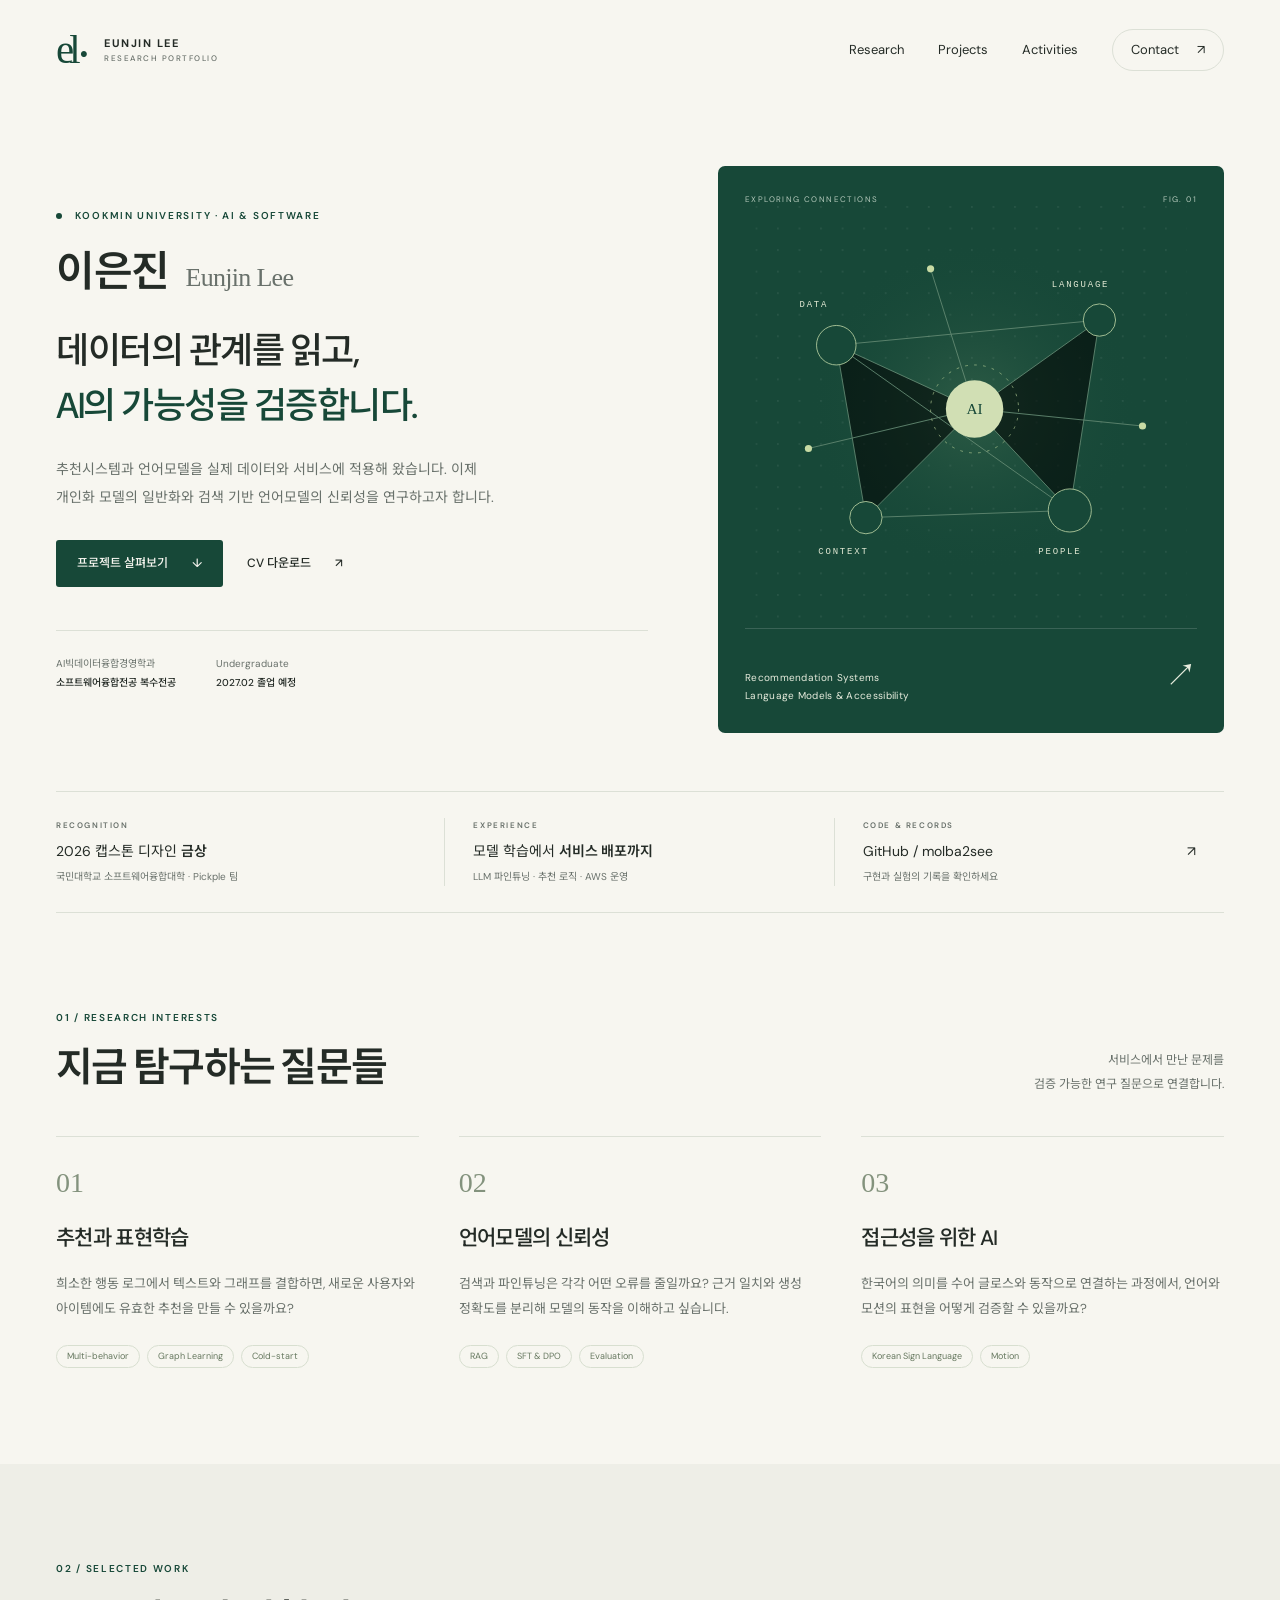
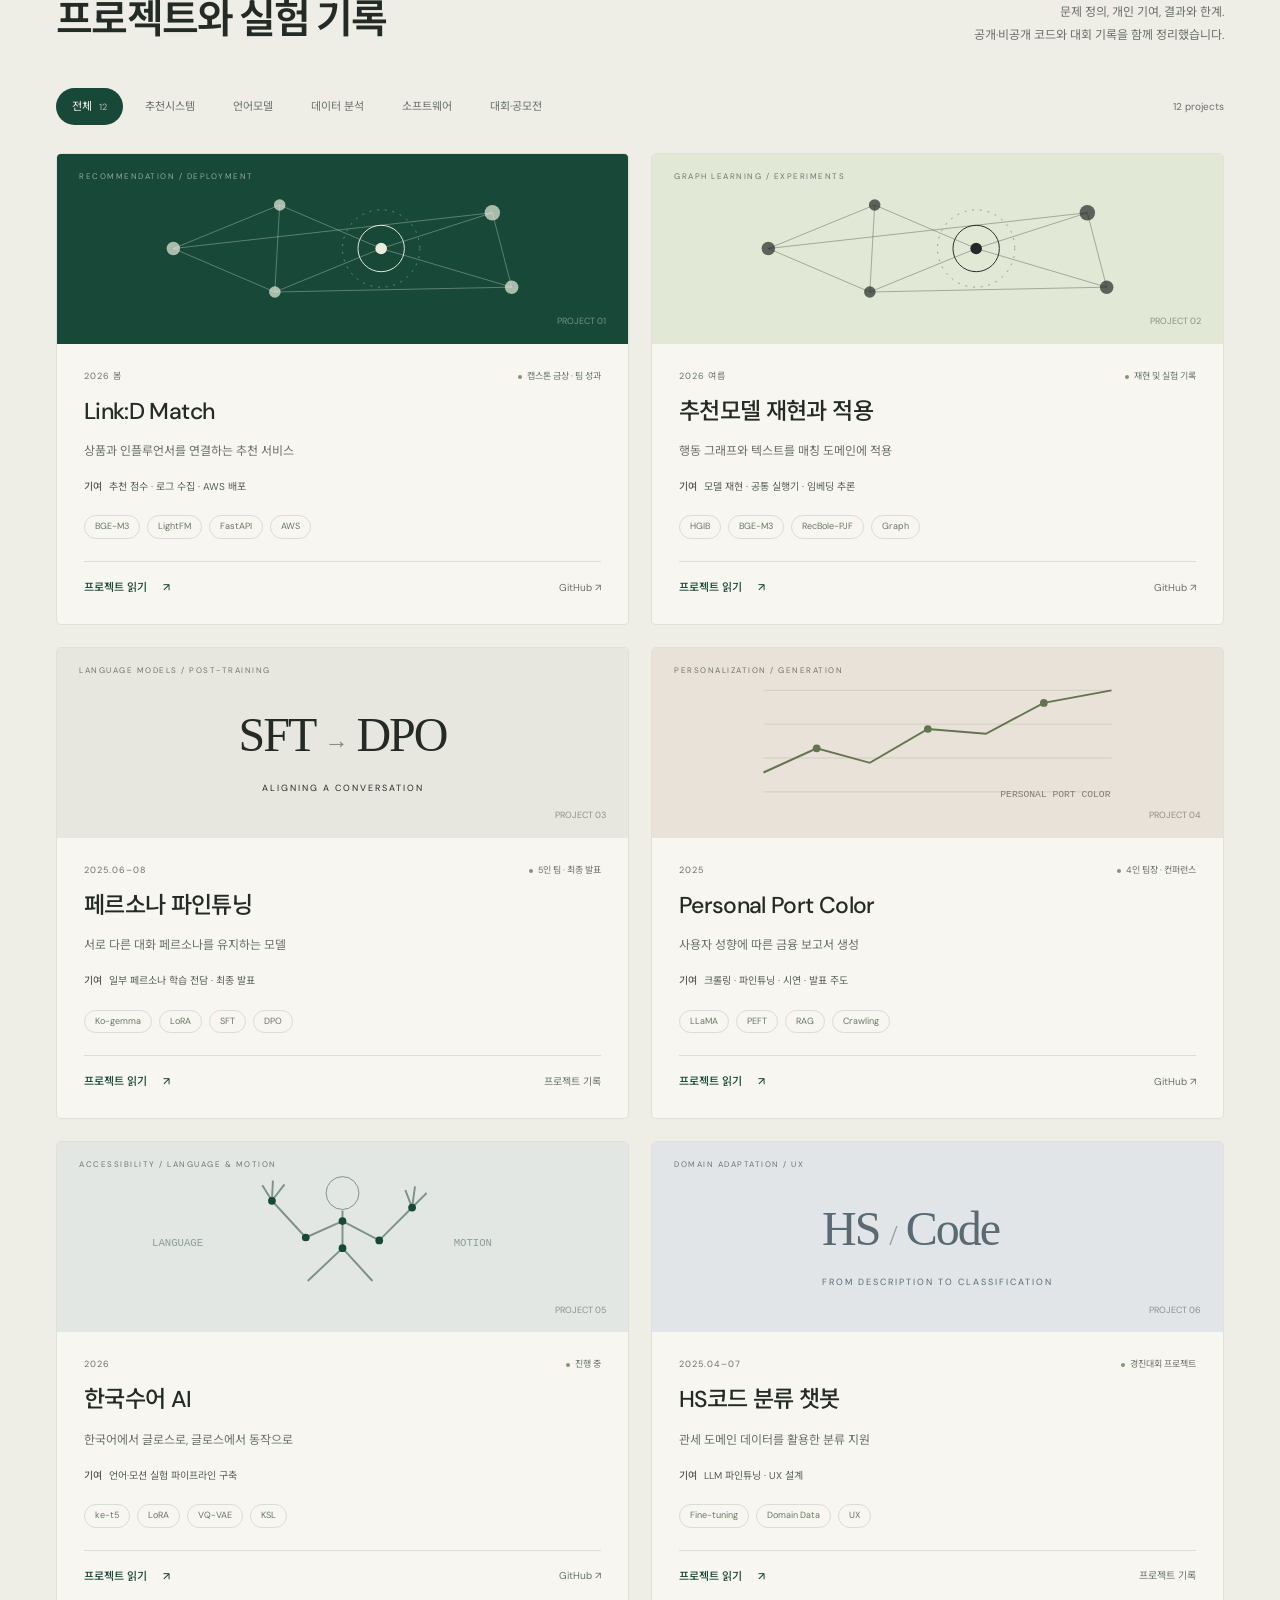
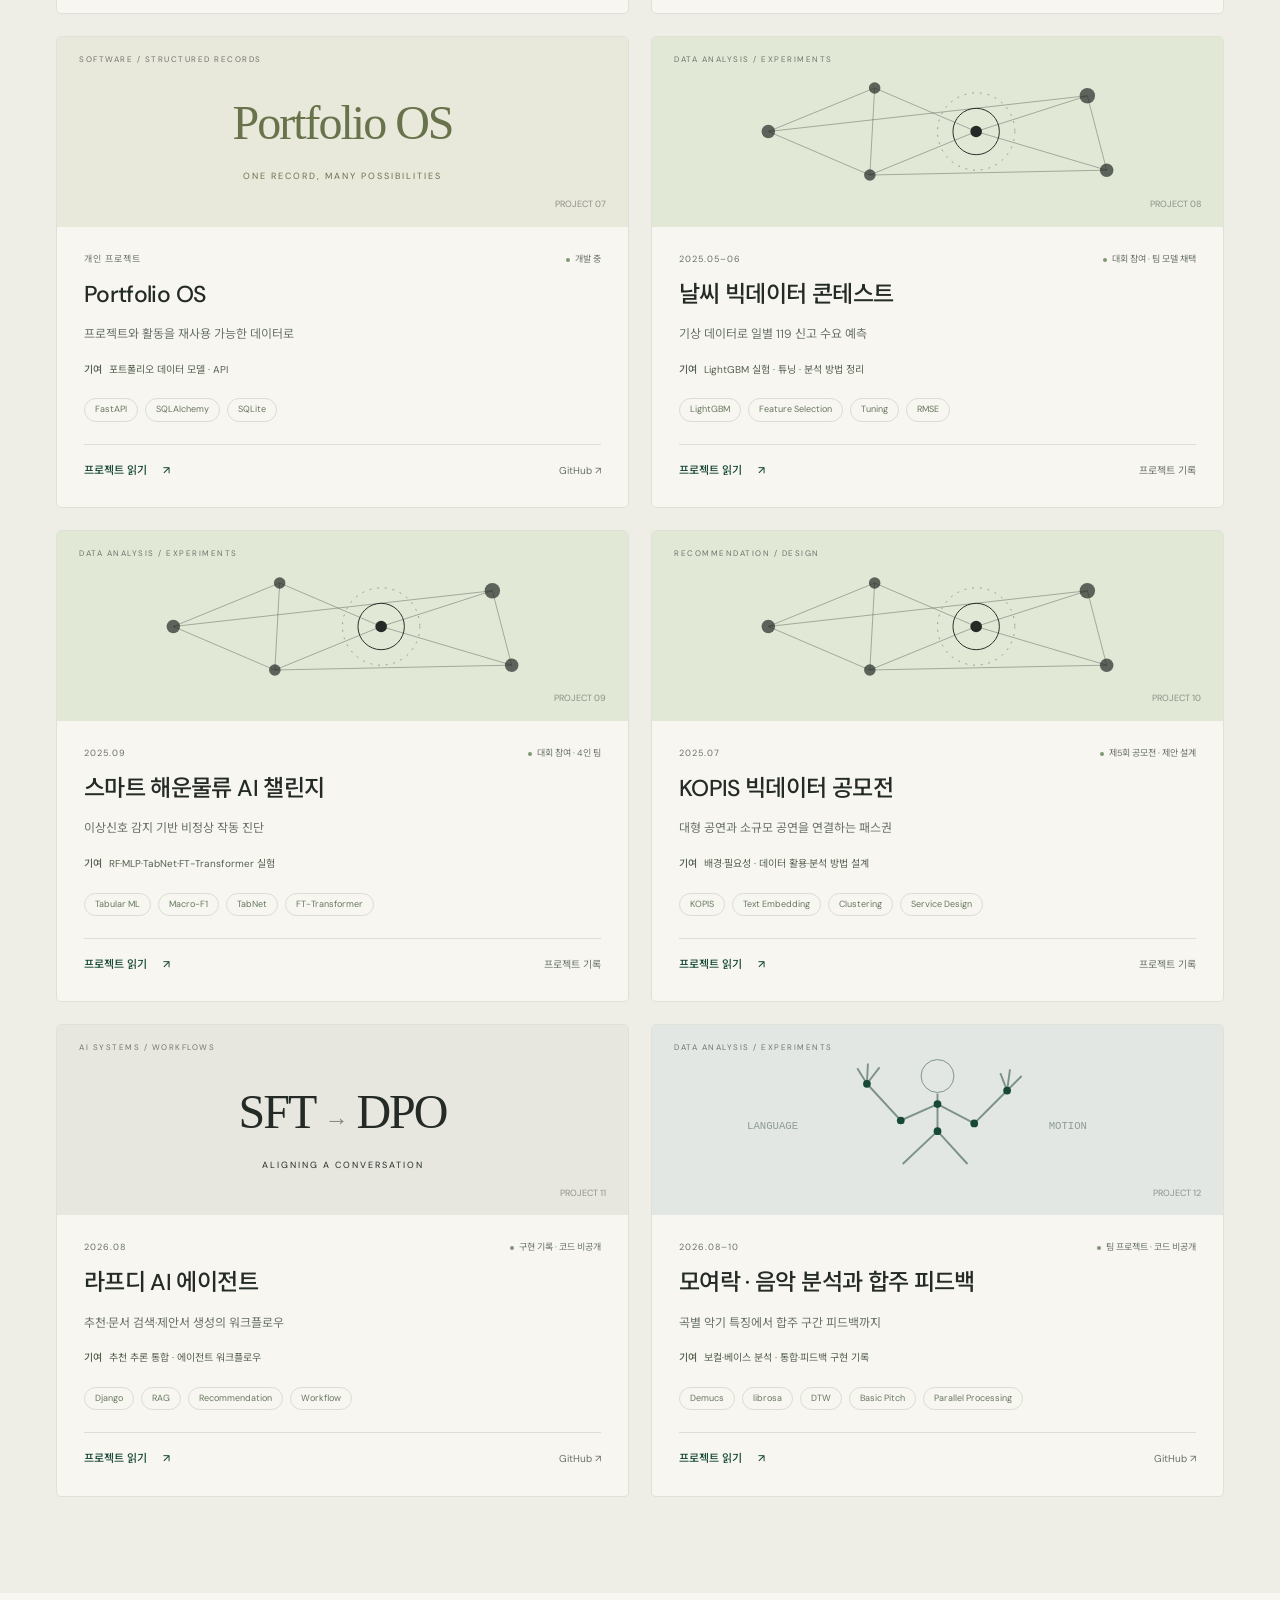
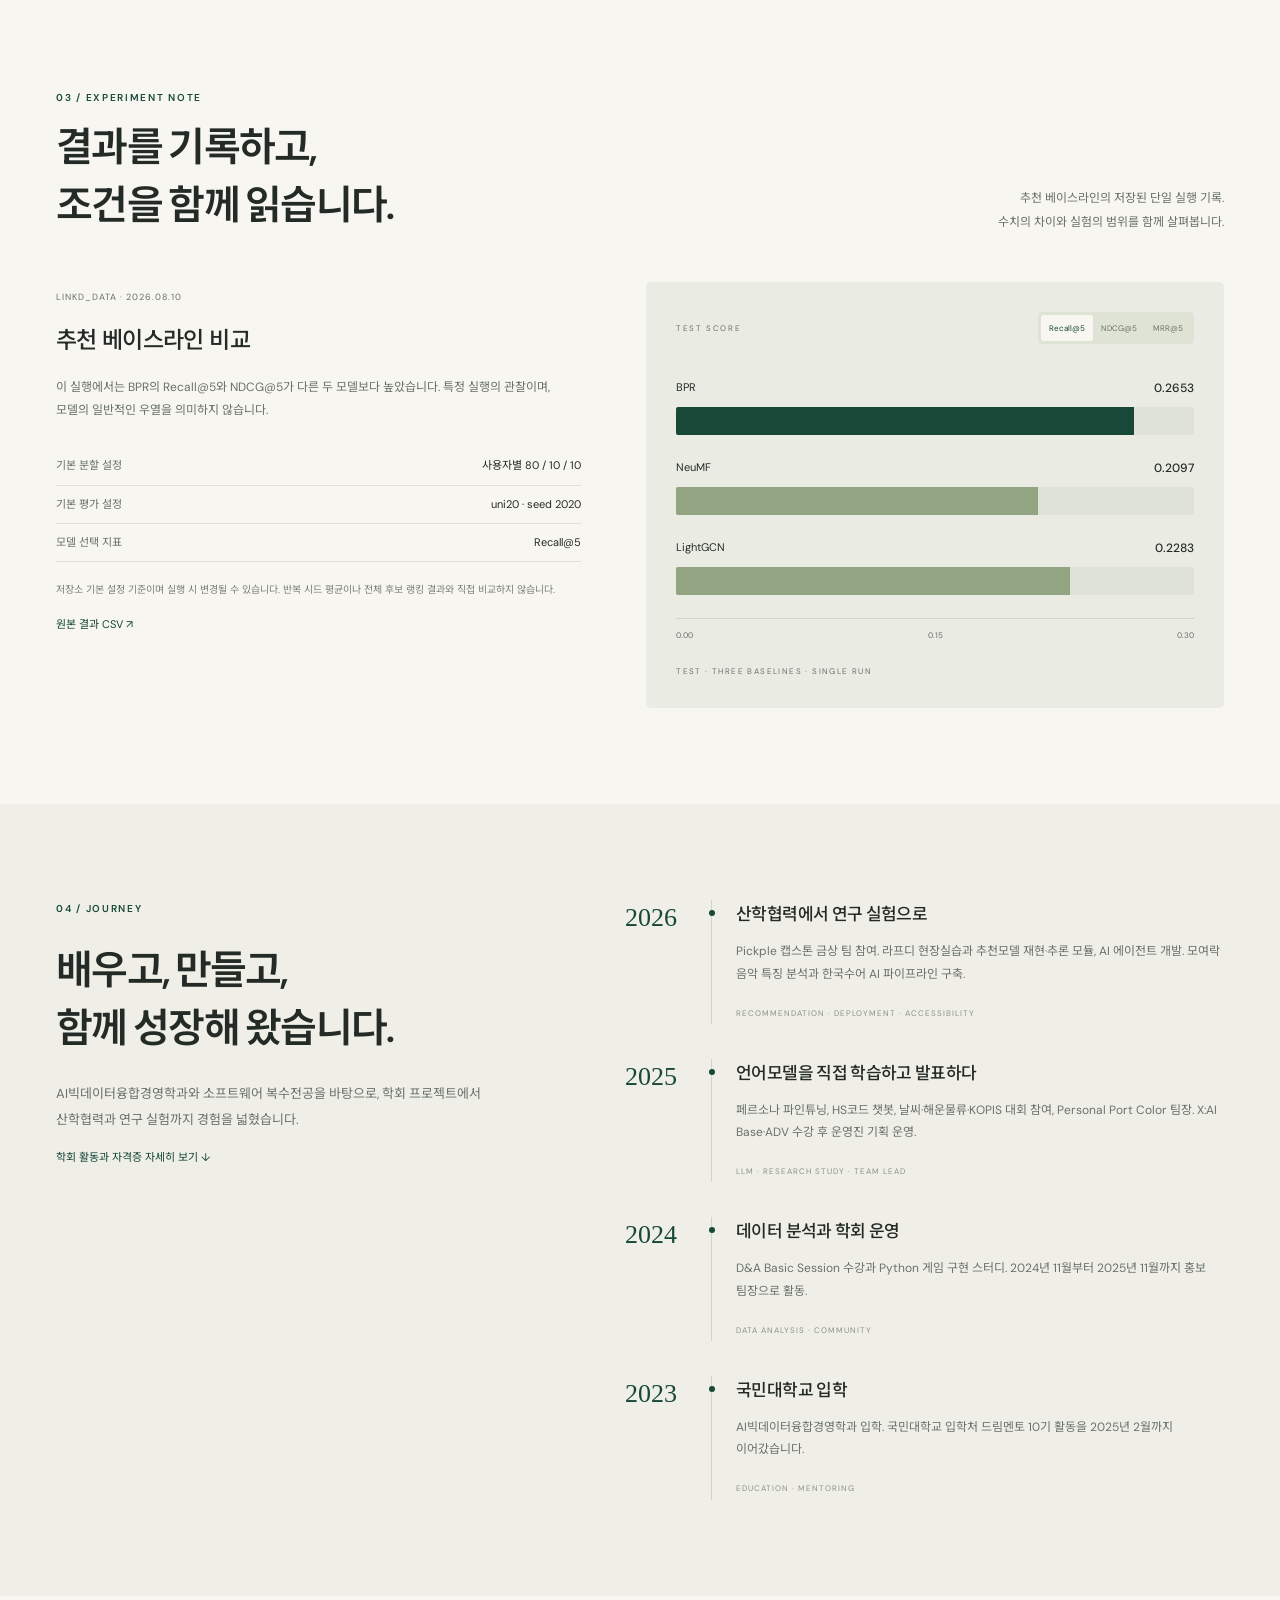
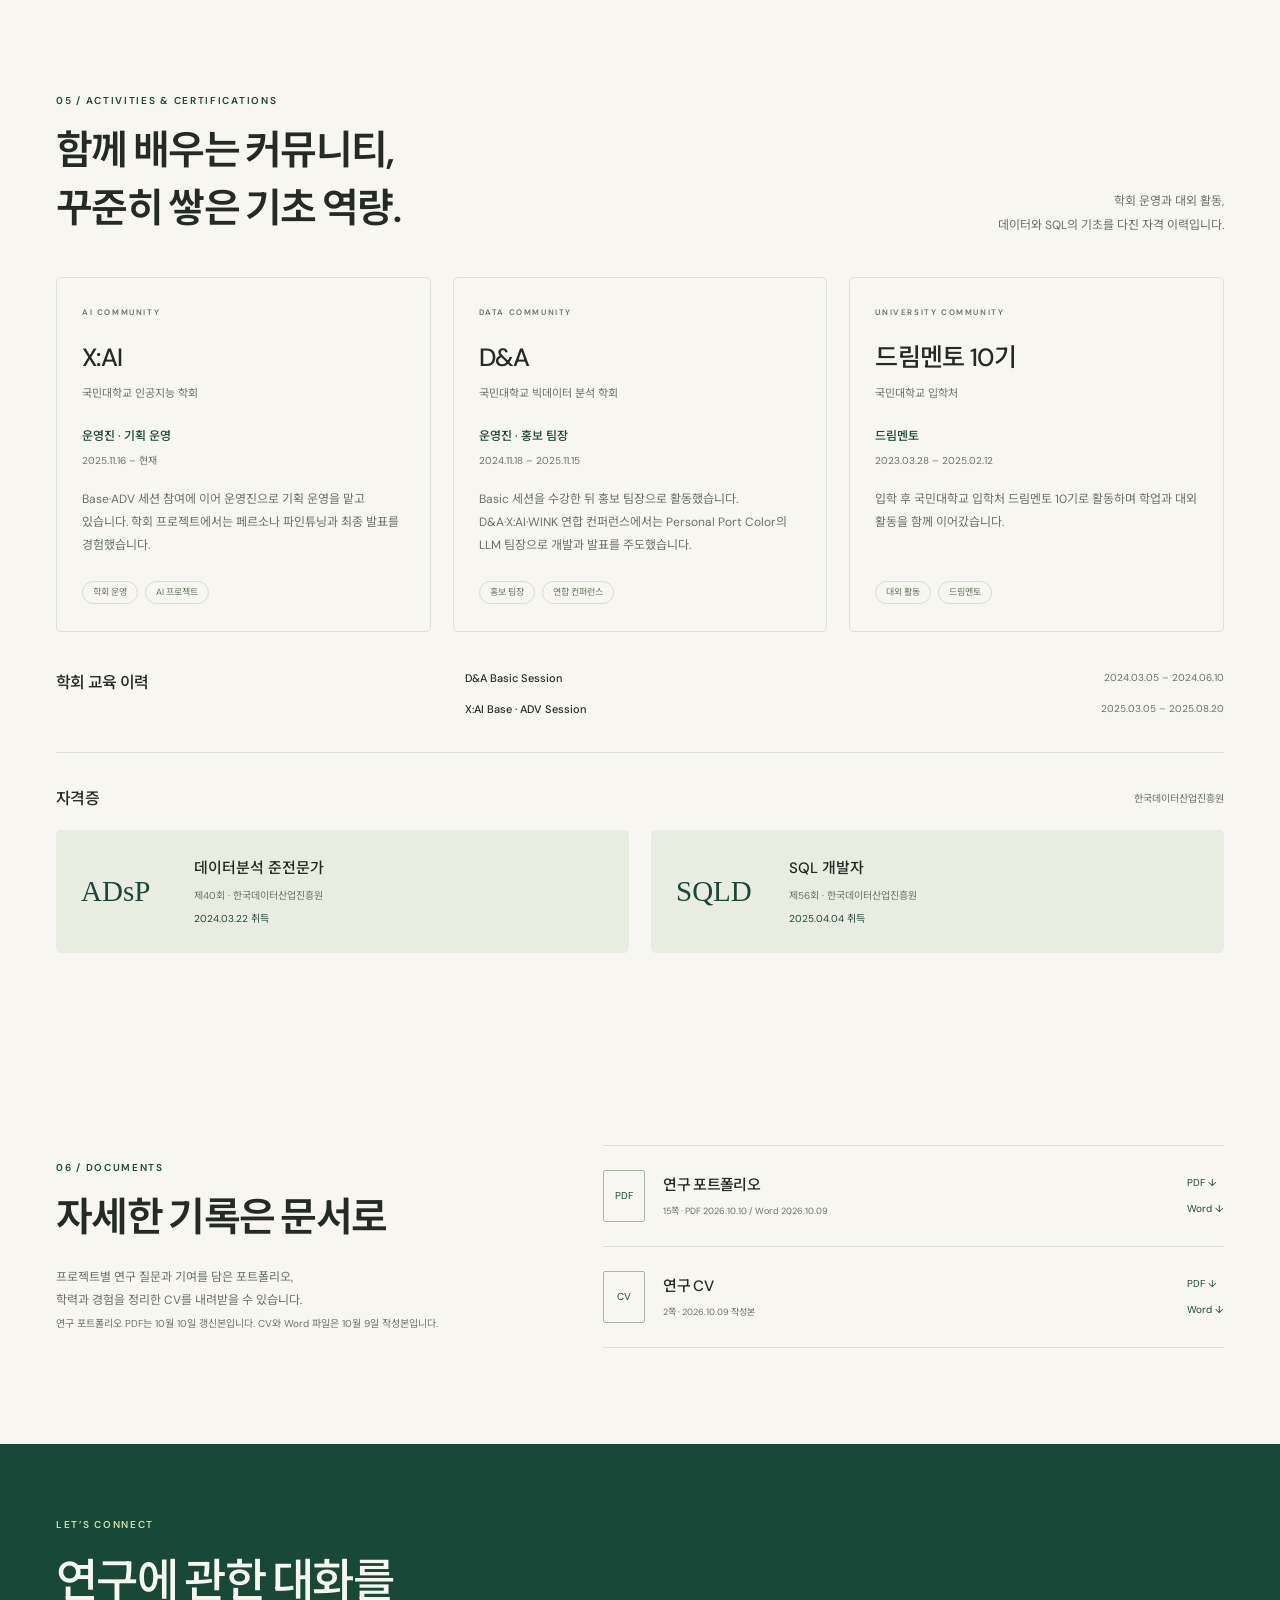
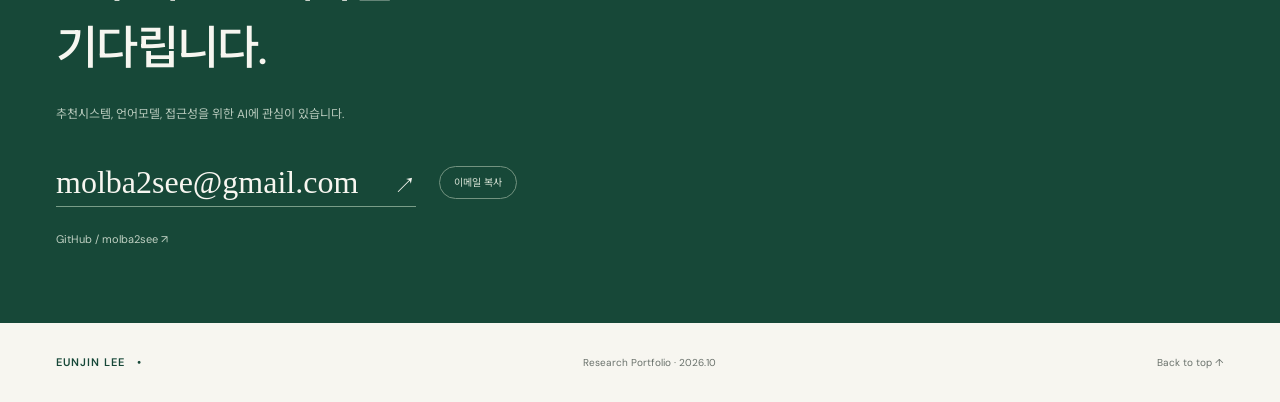
==== index.html @ d8ae76ac "Publish research portfolio and updated PDF" ====
<!doctype html>
<html lang="ko">
<head>
  <meta charset="utf-8">
  <meta name="viewport" content="width=device-width,initial-scale=1">
  <meta name="theme-color" content="#174838">
  <meta name="description" content="이은진의 연구 포트폴리오. 추천시스템, 언어모델과 한국수어 AI 프로젝트 및 실험 기록을 소개합니다.">
  <title>이은진 · Research Portfolio</title>
  <link rel="icon" href="favicon.svg" type="image/svg+xml">
  <link rel="stylesheet" href="style.css">
  <script defer src="app.js"></script>
</head>
<body>
<a class="skip" href="#main">본문으로 이동</a>
<header class="site-header">
 <a class="wordmark" href="#home" aria-label="이은진 홈"><span class="monogram">el<span>•</span></span><span>EUNJIN LEE<small>RESEARCH PORTFOLIO</small></span></a>
 <button class="menu-toggle" aria-label="메뉴 열기" aria-expanded="false" aria-controls="nav">메뉴 <span>☰</span></button>
 <nav id="nav" aria-label="주 메뉴"><a href="#research">Research</a><a href="#projects">Projects</a><a href="#activities">Activities</a><a href="#contact" class="nav-contact">Contact <span>↗</span></a></nav>
</header>
<main id="main">
 <section class="hero wrap" id="home">
  <div class="hero-copy"><p class="eyebrow"><span class="dot"></span> KOOKMIN UNIVERSITY · AI & SOFTWARE</p>
   <h1>이은진<span class="english-name">Eunjin Lee</span></h1>
   <p class="hero-statement">데이터의 관계를 읽고,<br><em>AI의 가능성을 검증합니다.</em></p>
   <p class="hero-intro">추천시스템과 언어모델을 실제 데이터와 서비스에 적용해 왔습니다. 이제 개인화 모델의 일반화와 검색 기반 언어모델의 신뢰성을 연구하고자 합니다.</p>
   <div class="hero-actions"><a class="button primary" href="#projects">프로젝트 살펴보기 <span>↓</span></a><a class="button text-button" href="assets/research-cv.pdf" download>CV 다운로드 <span>↗</span></a></div>
   <div class="hero-meta"><span>AI빅데이터융합경영학과<br><b>소프트웨어융합전공 복수전공</b></span><span>Undergraduate<br><b>2027.02 졸업 예정</b></span></div>
  </div>
  <div class="research-visual" role="img" aria-label="데이터, 언어, 사용자 노드가 연결된 연구 관심 분야 개념도">
   <div class="visual-top"><span>EXPLORING CONNECTIONS</span><span>FIG. 01</span></div>
   <svg class="network" viewBox="0 0 480 470" aria-hidden="true">
    <defs><pattern id="grid" width="24" height="24" patternUnits="userSpaceOnUse"><circle cx="1" cy="1" r="1" fill="#ffffff" opacity=".09"/></pattern><radialGradient id="glow"><stop offset="0" stop-color="#b9d79c" stop-opacity=".14"/><stop offset="1" stop-color="#174838" stop-opacity="0"/></radialGradient></defs>
    <rect width="480" height="470" fill="url(#grid)"/><circle cx="242" cy="224" r="185" fill="url(#glow)"/>
    <g class="graph-lines" stroke="#9bb99e" stroke-width="1" opacity=".55"><path d="M90 155L244 226L383 127L350 339L244 226L123 347L90 155L383 127M123 347L350 339M90 155L350 339M244 226L195 70M244 226L431 245M244 226L59 270"/></g>
    <g fill="#c8dba4"><circle cx="195" cy="70" r="4"/><circle cx="431" cy="245" r="4"/><circle cx="59" cy="270" r="4"/></g>
    <g fill="#174838" stroke="#afc99c"><circle cx="90" cy="155" r="22"/><circle cx="383" cy="127" r="18"/><circle cx="350" cy="339" r="24"/><circle cx="123" cy="347" r="18"/></g>
    <circle class="orbit" cx="244" cy="226" r="49" fill="none" stroke="#b8cf98" stroke-dasharray="3 7" opacity=".7"/><circle cx="244" cy="226" r="32" fill="#d1dfb4"/>
    <text x="244" y="232" text-anchor="middle" fill="#174838" font-size="17" font-family="Georgia,serif">AI</text>
    <g fill="#e1e8d3" font-size="10" font-family="monospace" letter-spacing="2"><text x="49" y="113">DATA</text><text x="330" y="90">LANGUAGE</text><text x="315" y="388">PEOPLE</text><text x="70" y="388">CONTEXT</text></g>
   </svg>
   <div class="visual-bottom"><span>Recommendation Systems<br>Language Models & Accessibility</span><span class="visual-arrow">↗</span></div>
  </div>
 </section>
 <div class="highlight-bar wrap"><div><span class="mini-label">RECOGNITION</span><p>2026 캡스톤 디자인 <b>금상</b></p><small>국민대학교 소프트웨어융합대학 · Pickple 팀</small></div><div><span class="mini-label">EXPERIENCE</span><p>모델 학습에서 <b>서비스 배포까지</b></p><small>LLM 파인튜닝 · 추천 로직 · AWS 운영</small></div><a href="https://github.com/molba2see" target="_blank" rel="noopener noreferrer"><span class="mini-label">CODE & RECORDS</span><p>GitHub / molba2see <span>↗</span></p><small>구현과 실험의 기록을 확인하세요</small></a></div>

 <section class="section wrap" id="research">
  <div class="section-heading"><div><p class="eyebrow">01 / RESEARCH INTERESTS</p><h2>지금 탐구하는 질문들</h2></div><p>서비스에서 만난 문제를<br>검증 가능한 연구 질문으로 연결합니다.</p></div>
  <div class="research-grid">
   <article><span class="research-number">01</span><h3>추천과 표현학습</h3><p>희소한 행동 로그에서 텍스트와 그래프를 결합하면, 새로운 사용자와 아이템에도 유효한 추천을 만들 수 있을까요?</p><div class="tags"><span>Multi-behavior</span><span>Graph Learning</span><span>Cold-start</span></div></article>
   <article><span class="research-number">02</span><h3>언어모델의 신뢰성</h3><p>검색과 파인튜닝은 각각 어떤 오류를 줄일까요? 근거 일치와 생성 정확도를 분리해 모델의 동작을 이해하고 싶습니다.</p><div class="tags"><span>RAG</span><span>SFT & DPO</span><span>Evaluation</span></div></article>
   <article><span class="research-number">03</span><h3>접근성을 위한 AI</h3><p>한국어의 의미를 수어 글로스와 동작으로 연결하는 과정에서, 언어와 모션의 표현을 어떻게 검증할 수 있을까요?</p><div class="tags"><span>Korean Sign Language</span><span>Motion</span></div></article>
  </div>
 </section>

 <section class="section projects-section" id="projects"><div class="wrap">
  <div class="section-heading"><div><p class="eyebrow">02 / SELECTED WORK</p><h2>프로젝트와 실험 기록</h2></div><p>문제 정의, 개인 기여, 결과와 한계.<br>공개·비공개 코드와 대회 기록을 함께 정리했습니다.</p></div>
  <div class="project-toolbar"><div class="filters" role="group" aria-label="프로젝트 분야 필터"><button class="active" data-filter="all" aria-pressed="true">전체 <span>12</span></button><button data-filter="recommendation" aria-pressed="false">추천시스템</button><button data-filter="language" aria-pressed="false">언어모델</button><button data-filter="analysis" aria-pressed="false">데이터 분석</button><button data-filter="software" aria-pressed="false">소프트웨어</button><button data-filter="competition" aria-pressed="false">대회·공모전</button></div><span id="project-count" aria-live="polite">12 projects</span></div>
  <div class="project-grid" id="project-grid"></div>
 </div></section>

 <section class="section wrap evidence-section" id="experiments">
  <div class="section-heading"><div><p class="eyebrow">03 / EXPERIMENT NOTE</p><h2>결과를 기록하고,<br>조건을 함께 읽습니다.</h2></div><p>추천 베이스라인의 저장된 단일 실행 기록.<br>수치의 차이와 실험의 범위를 함께 살펴봅니다.</p></div>
  <div class="experiment-layout"><div class="experiment-info"><span class="note-label">LINKD_DATA · 2026.08.10</span><h3>추천 베이스라인 비교</h3><p>이 실행에서는 BPR의 Recall@5와 NDCG@5가 다른 두 모델보다 높았습니다. 특정 실행의 관찰이며, 모델의 일반적인 우열을 의미하지 않습니다.</p><dl><div><dt>기본 분할 설정</dt><dd>사용자별 80 / 10 / 10</dd></div><div><dt>기본 평가 설정</dt><dd>uni20 · seed 2020</dd></div><div><dt>모델 선택 지표</dt><dd>Recall@5</dd></div></dl><p class="fine-print">저장소 기본 설정 기준이며 실행 시 변경될 수 있습니다. 반복 시드 평균이나 전체 후보 랭킹 결과와 직접 비교하지 않습니다.</p><a class="inline-link" href="https://github.com/molba2see/RecBole/blob/main/results/full_run_retry/model_results.csv" target="_blank" rel="noopener noreferrer">원본 결과 CSV ↗</a></div>
   <div class="chart-panel"><div class="chart-header"><span>TEST SCORE</span><div class="metric-switch" role="group" aria-label="평가 지표 선택"><button class="active" data-metric="recall" aria-pressed="true">Recall@5</button><button data-metric="ndcg" aria-pressed="false">NDCG@5</button><button data-metric="mrr" aria-pressed="false">MRR@5</button></div></div><div id="chart" class="bars" aria-live="polite"></div><div class="chart-axis"><span>0.00</span><span>0.15</span><span>0.30</span></div><p class="chart-caption">TEST · THREE BASELINES · SINGLE RUN</p></div>
  </div>
 </section>

 <section class="section journey-section" id="journey"><div class="wrap journey-layout">
  <div class="journey-intro"><p class="eyebrow">04 / JOURNEY</p><h2>배우고, 만들고,<br>함께 성장해 왔습니다.</h2><p>AI빅데이터융합경영학과와 소프트웨어 복수전공을 바탕으로, 학회 프로젝트에서 산학협력과 연구 실험까지 경험을 넓혔습니다.</p><a class="inline-link" href="#activities">학회 활동과 자격증 자세히 보기 ↓</a></div>
  <ol class="timeline"><li><time>2026</time><div><h3>산학협력에서 연구 실험으로</h3><p>Pickple 캡스톤 금상 팀 참여. 라프디 현장실습과 추천모델 재현·추론 모듈, AI 에이전트 개발. 모여락 음악 특징 분석과 한국수어 AI 파이프라인 구축.</p><span>RECOMMENDATION · DEPLOYMENT · ACCESSIBILITY</span></div></li><li><time>2025</time><div><h3>언어모델을 직접 학습하고 발표하다</h3><p>페르소나 파인튜닝, HS코드 챗봇, 날씨·해운물류·KOPIS 대회 참여, Personal Port Color 팀장. X:AI Base·ADV 수강 후 운영진 기획 운영.</p><span>LLM · RESEARCH STUDY · TEAM LEAD</span></div></li><li><time>2024</time><div><h3>데이터 분석과 학회 운영</h3><p>D&A Basic Session 수강과 Python 게임 구현 스터디. 2024년 11월부터 2025년 11월까지 홍보 팀장으로 활동.</p><span>DATA ANALYSIS · COMMUNITY</span></div></li><li><time>2023</time><div><h3>국민대학교 입학</h3><p>AI빅데이터융합경영학과 입학. 국민대학교 입학처 드림멘토 10기 활동을 2025년 2월까지 이어갔습니다.</p><span>EDUCATION · MENTORING</span></div></li></ol>
 </div></section>

 <section class="section wrap activities-section" id="activities" aria-labelledby="activities-title">
  <div class="section-heading"><div><p class="eyebrow">05 / ACTIVITIES & CERTIFICATIONS</p><h2 id="activities-title">함께 배우는 커뮤니티,<br>꾸준히 쌓은 기초 역량.</h2></div><p>학회 운영과 대외 활동,<br>데이터와 SQL의 기초를 다진 자격 이력입니다.</p></div>
  <div class="activity-grid">
   <article class="activity-card"><span class="mini-label">AI COMMUNITY</span><h3>X:AI</h3><p class="activity-org">국민대학교 인공지능 학회</p><span class="activity-role">운영진 · 기획 운영</span><time datetime="2025-11-16">2025.11.16 – 현재</time><p class="activity-description">Base·ADV 세션 참여에 이어 운영진으로 기획 운영을 맡고 있습니다. 학회 프로젝트에서는 페르소나 파인튜닝과 최종 발표를 경험했습니다.</p><div class="tags"><span>학회 운영</span><span>AI 프로젝트</span></div></article>
   <article class="activity-card"><span class="mini-label">DATA COMMUNITY</span><h3>D&A</h3><p class="activity-org">국민대학교 빅데이터 분석 학회</p><span class="activity-role">운영진 · 홍보 팀장</span><time>2024.11.18 – 2025.11.15</time><p class="activity-description">Basic 세션을 수강한 뒤 홍보 팀장으로 활동했습니다. D&A·X:AI·WINK 연합 컨퍼런스에서는 Personal Port Color의 LLM 팀장으로 개발과 발표를 주도했습니다.</p><div class="tags"><span>홍보 팀장</span><span>연합 컨퍼런스</span></div></article>
   <article class="activity-card"><span class="mini-label">UNIVERSITY COMMUNITY</span><h3>드림멘토 10기</h3><p class="activity-org">국민대학교 입학처</p><span class="activity-role">드림멘토</span><time>2023.03.28 – 2025.02.12</time><p class="activity-description">입학 후 국민대학교 입학처 드림멘토 10기로 활동하며 학업과 대외 활동을 함께 이어갔습니다.</p><div class="tags"><span>대외 활동</span><span>드림멘토</span></div></article>
  </div>
  <div class="learning-record"><h3>학회 교육 이력</h3><ul><li><b>D&A Basic Session</b><time>2024.03.05 – 2024.06.10</time></li><li><b>X:AI Base · ADV Session</b><time>2025.03.05 – 2025.08.20</time></li></ul></div>
  <div class="qualification-heading"><h3>자격증</h3><p>한국데이터산업진흥원</p></div>
  <div class="qualification-grid">
   <article class="qualification-card"><span class="qualification-code">ADsP</span><div><h4>데이터분석 준전문가</h4><p>제40회 · 한국데이터산업진흥원</p><time datetime="2024-03-22">2024.03.22 취득</time></div></article>
   <article class="qualification-card"><span class="qualification-code">SQLD</span><div><h4>SQL 개발자</h4><p>제56회 · 한국데이터산업진흥원</p><time datetime="2025-04-04">2025.04.04 취득</time></div></article>
  </div>
 </section>

 <section class="section wrap documents-section" id="documents"><div><p class="eyebrow">06 / DOCUMENTS</p><h2>자세한 기록은 문서로</h2><p>프로젝트별 연구 질문과 기여를 담은 포트폴리오,<br>학력과 경험을 정리한 CV를 내려받을 수 있습니다.<br><small>연구 포트폴리오 PDF는 10월 10일 갱신본입니다. CV와 Word 파일은 10월 9일 작성본입니다.</small></p></div><div class="document-list"><article><span class="file-icon">PDF</span><div><h3>연구 포트폴리오</h3><p>15쪽 · PDF 2026.10.10 / Word 2026.10.09</p></div><div><a href="assets/research-portfolio.pdf" download aria-label="연구 포트폴리오 PDF 다운로드">PDF ↓</a><a href="assets/research-portfolio.docx" download aria-label="연구 포트폴리오 Word 다운로드">Word ↓</a></div></article><article><span class="file-icon">CV</span><div><h3>연구 CV</h3><p>2쪽 · 2026.10.09 작성본</p></div><div><a href="assets/research-cv.pdf" download aria-label="연구 CV PDF 다운로드">PDF ↓</a><a href="assets/research-cv.docx" download aria-label="연구 CV Word 다운로드">Word ↓</a></div></article></div></section>

 <section class="contact-section" id="contact"><div class="wrap"><p class="eyebrow">LET’S CONNECT</p><h2>연구에 관한 대화를<br>기다립니다.</h2><p>추천시스템, 언어모델, 접근성을 위한 AI에 관심이 있습니다.</p><div class="contact-actions"><a href="mailto:molba2see@gmail.com">molba2see@gmail.com <span>↗</span></a><button id="copy-email">이메일 복사</button><span id="copy-status" role="status"></span></div><a class="contact-github" href="https://github.com/molba2see" target="_blank" rel="noopener noreferrer">GitHub / molba2see ↗</a></div></section>
</main>
<footer class="wrap"><a class="footer-mark" href="#home">EUNJIN LEE <span>•</span></a><p>Research Portfolio · 2026.10</p><a href="#home">Back to top ↑</a></footer>
<dialog id="project-dialog" aria-labelledby="dialog-title"><button class="dialog-close" aria-label="상세 창 닫기">×</button><div id="dialog-content"></div></dialog>
</body>
</html>
---- style.css ----
@import url('https://fonts.googleapis.com/css2?family=DM+Sans:wght@400;500;600;700&family=Noto+Sans+KR:wght@400;500;600;700;800&display=swap');
:root{--paper:#f7f6f0;--ink:#242b26;--muted:#69716b;--green:#174838;--lime:#d2dfa9;--line:#dce0d6;--white:#fff;--serif:Georgia,'Times New Roman',serif}
*{box-sizing:border-box}html{scroll-behavior:smooth;scroll-padding-top:100px}body{margin:0;background:var(--paper);color:var(--ink);font-family:'DM Sans','Noto Sans KR',sans-serif;font-size:15px;line-height:1.75;-webkit-font-smoothing:antialiased}button,a{-webkit-tap-highlight-color:transparent}button{font:inherit;cursor:pointer}a{color:inherit;text-decoration:none}button:focus-visible,a:focus-visible,summary:focus-visible{outline:3px solid #6d9b64;outline-offset:5px}button{color:inherit}h1,h2,h3,p{margin:0}h2{font-size:clamp(28px,3.4vw,40px);font-weight:600;letter-spacing:-1.7px;line-height:1.45}h3{letter-spacing:-.65px}em{font-style:normal;color:var(--green)}.wrap{max-width:1220px;margin:auto;width:calc(100% - 112px)}.skip{position:fixed;top:-100px;left:20px;background:var(--green);color:white;padding:10px;z-index:100}.skip:focus{top:10px}.site-header{height:100px;padding:0 56px;max-width:1440px;margin:auto;display:flex;align-items:center;justify-content:space-between}.wordmark{display:flex;align-items:center;gap:16px;font-size:11px;font-weight:700;letter-spacing:1.5px;line-height:1.6}.monogram{font-family:var(--serif);font-size:41px;letter-spacing:-5px;font-weight:400;color:var(--green)}.monogram span{font-family:inherit;letter-spacing:0;font-size:25px;margin-left:4px}.wordmark small{display:block;font-size:8px;color:var(--muted);letter-spacing:1.5px;font-weight:500}.site-header nav{display:flex;align-items:center;gap:34px;font-size:13px}.site-header nav a{transition:color .2s}.site-header nav a:hover{color:#61825b}.nav-contact{border:1px solid var(--line);padding:9px 18px;border-radius:30px}.nav-contact span{margin-left:15px}.menu-toggle{display:none}.hero{display:grid;grid-template-columns:1.17fr 1fr;gap:70px;padding:66px 0 58px;align-items:center}.eyebrow{font-size:10px;letter-spacing:1.7px;font-weight:600;color:var(--green);margin-bottom:23px}.dot{display:inline-block;width:6px;height:6px;border-radius:50%;background:var(--green);margin-right:9px;vertical-align:middle}.hero h1{font-size:42px;letter-spacing:-1.5px;font-weight:600;line-height:1.2;display:flex;align-items:baseline;gap:17px}.english-name{font-family:var(--serif);font-size:26px;letter-spacing:-.7px;font-weight:400;color:var(--muted)}.hero-statement{font-size:clamp(26px,3vw,36px);letter-spacing:-1.5px;line-height:1.55;margin:25px 0 22px;font-weight:500}.hero-intro{color:var(--muted);font-size:14px;line-height:1.95;max-width:460px;word-break:keep-all}.hero-actions{display:flex;align-items:center;gap:16px;margin-top:29px}.button{display:inline-flex;gap:24px;align-items:center;font-size:12px;padding:13px 21px;border-radius:3px;font-weight:500}.primary{background:var(--green);color:var(--paper)}.primary:hover{background:#27634b}.text-button{padding-left:8px;padding-right:8px}.hero-meta{margin-top:43px;padding-top:23px;border-top:1px solid var(--line);display:flex;gap:40px;font-size:10px;line-height:1.9;color:var(--muted)}.hero-meta b{font-size:10px;font-weight:500;color:var(--ink)}.research-visual{aspect-ratio:1 / 1.12;border-radius:7px;background:var(--green);color:#e8edde;overflow:hidden;position:relative;display:flex;flex-direction:column}.visual-top{padding:26px 27px 0;display:flex;justify-content:space-between;font-size:8px;letter-spacing:1.4px;color:#b4c9bb}.network{width:100%;flex:1;min-height:0}.visual-bottom{margin:0 27px 28px;padding-top:18px;border-top:1px solid #ffffff26;display:flex;justify-content:space-between;align-items:end;font-size:10px;line-height:1.8;letter-spacing:.3px}.visual-arrow{font-size:32px;font-family:var(--serif);font-weight:400}.orbit{transform-origin:244px 226px;animation:orbit 75s linear infinite}@keyframes orbit{to{transform:rotate(360deg)}}.highlight-bar{display:grid;grid-template-columns:1fr 1fr 1fr;border-top:1px solid var(--line);border-bottom:1px solid var(--line);padding:26px 0}.highlight-bar>div,.highlight-bar>a{padding:0 28px;border-right:1px solid var(--line)}.highlight-bar>:first-child{padding-left:0}.highlight-bar>:last-child{border:0}.mini-label{color:var(--muted);font-size:8px;font-weight:600;letter-spacing:1.6px;display:block;margin-bottom:7px}.highlight-bar p{font-size:14px}.highlight-bar b{font-weight:600}.highlight-bar small{font-size:10px;color:var(--muted);display:block;margin-top:5px}.highlight-bar a p span{float:right}.section{padding:96px 0}.section-heading{display:flex;align-items:flex-end;justify-content:space-between;margin-bottom:40px;gap:30px}.section-heading .eyebrow{margin-bottom:12px}.section-heading>p{font-size:12px;color:var(--muted);text-align:right;line-height:1.95}.research-grid{display:grid;grid-template-columns:repeat(3,1fr);gap:40px}.research-grid article{border-top:1px solid var(--line);padding-top:21px}.research-number{font-family:var(--serif);font-size:28px;color:#83927d}.research-grid h3{font-size:21px;font-weight:500;margin:13px 0 14px}.research-grid p{font-size:13px;color:var(--muted);line-height:1.95;word-break:keep-all}.tags{display:flex;flex-wrap:wrap;gap:7px;margin-top:23px}.tags span{font-size:9px;color:#66785f;border:1px solid #d8dfd0;border-radius:20px;padding:4px 10px;line-height:1.5}.projects-section{background:#eeeee7}.project-toolbar{display:flex;align-items:center;justify-content:space-between;margin:8px 0 28px;gap:10px}.filters{display:flex;gap:6px;flex-wrap:wrap}.filters button{border:1px solid transparent;background:transparent;border-radius:30px;padding:8px 15px;font-size:11px;color:var(--muted)}.filters .active{background:var(--green);color:var(--paper)}.filters button:not(.active):hover{border-color:#cbd5c8}.filters button span{font-size:9px;margin-left:4px;opacity:.7}#project-count{font-size:10px;color:var(--muted)}.project-grid{display:grid;grid-template-columns:repeat(2,1fr);gap:22px}.project-card{background:var(--paper);border:1px solid #dfe1d8;border-radius:5px;overflow:hidden;display:flex;flex-direction:column;transition:transform .22s,box-shadow .22s}.project-card:hover{transform:translateY(-3px);box-shadow:0 8px 24px #2038290b}.project-card[hidden]{display:none}.project-art{height:190px;padding:25px 30px;overflow:hidden;display:flex;align-items:center;justify-content:center;position:relative;background:#e2e9db}.project-art .art-label{position:absolute;left:22px;top:15px;font-size:8px;letter-spacing:1.5px;opacity:.6}.project-art .art-id{position:absolute;right:22px;bottom:14px;font-size:9px;opacity:.45}.project-art svg{width:100%;height:145px}.project-art.match{background:var(--green);color:#e8edde}.project-art.language{background:#e8e7df}.project-art.sign{background:#e2e7e4}.project-art.research{background:#e2e8d6}.project-art.financial{background:#e8e2d9}.project-art.customs{background:#e2e5e8}.project-art.software{background:#e8e8db}.art-word{font-family:var(--serif);font-size:48px;font-weight:400;letter-spacing:-2px}.art-word small{display:block;font:9px 'DM Sans',sans-serif;letter-spacing:2px;margin-top:5px;text-align:center}.project-content{padding:25px 27px 27px;flex:1;display:flex;flex-direction:column}.project-topline{display:flex;align-items:center;justify-content:space-between;font-size:9px;letter-spacing:1px;color:var(--muted);margin-bottom:9px}.status{display:inline-flex;gap:5px;align-items:center;font-size:9px;letter-spacing:0}.status:before{content:'';width:4px;height:4px;border-radius:50%;background:#809775}.project-card h3{font-size:23px;font-weight:500;line-height:1.5}.project-content .description{font-size:12px;color:var(--muted);margin:12px 0 15px;line-height:1.9;word-break:keep-all}.role-line{font-size:10px;margin-bottom:5px;color:#556151}.role-line b{font-weight:500;margin-right:7px}.project-content .tags{margin:15px 0 22px}.project-bottom{display:flex;align-items:center;justify-content:space-between;border-top:1px solid var(--line);padding-top:16px;margin-top:auto}.project-bottom button{border:0;background:none;padding:0;font-size:11px;font-weight:500;color:var(--green)}.project-bottom button span{margin-left:13px}.project-bottom a{font-size:10px;color:var(--muted)}.project-card:last-child{grid-column:auto}.evidence-section .section-heading{margin-bottom:48px}.experiment-layout{display:grid;grid-template-columns:1fr 1.1fr;gap:65px}.note-label{font-size:9px;color:var(--muted);letter-spacing:1px}.experiment-info h3{font-size:23px;font-weight:500;margin:12px 0 15px}.experiment-info>p{font-size:12px;color:var(--muted);line-height:1.95;word-break:keep-all}.experiment-info dl{margin:25px 0 18px;font-size:11px}.experiment-info dl>div{display:flex;justify-content:space-between;padding:9px 0;border-bottom:1px solid var(--line);gap:20px}.experiment-info dt{color:var(--muted)}.experiment-info dd{margin:0}.experiment-info .fine-print{font-size:10px;color:#7c8179}.inline-link{display:inline-block;font-size:11px;color:var(--green);margin-top:15px}.chart-panel{padding:30px;background:#eaece3;border-radius:5px;align-self:center}.chart-header{display:flex;justify-content:space-between;align-items:center;gap:10px}.chart-header>span{font-size:8px;letter-spacing:1.6px;color:var(--muted)}.metric-switch{display:flex;background:#dfe3d6;padding:3px;border-radius:4px}.metric-switch button{font-size:8px;white-space:nowrap;border:0;background:none;padding:6px 8px;border-radius:3px;color:var(--muted)}.metric-switch button.active{background:var(--paper);color:var(--green)}.bars{padding-top:34px}.bar-row{margin-bottom:23px}.bar-heading{display:flex;justify-content:space-between;font-size:11px;margin-bottom:8px}.bar-heading b{font-size:12px;font-weight:500}.bar-track{height:28px;background:#dfe3d7;border-radius:2px;overflow:hidden}.bar-fill{height:100%;background:#93a482;transition:width .4s}.bar-row:first-child .bar-fill{background:var(--green)}.chart-axis{display:flex;justify-content:space-between;font-size:8px;color:var(--muted);border-top:1px solid #ced5c5;padding-top:9px}.chart-caption{font-size:8px;letter-spacing:1.4px;margin-top:22px;color:var(--muted)}.journey-section{background:#efefe8}.journey-layout{display:grid;grid-template-columns:1fr 1.25fr;gap:90px}.journey-intro p:not(.eyebrow){font-size:13px;color:var(--muted);line-height:2;margin-top:24px;word-break:keep-all}.certifications{display:flex;gap:12px;margin-top:30px}.certifications span{border:1px solid #d4dbcd;padding:10px 17px;font-size:12px;border-radius:3px}.certifications small{display:block;font-size:9px;color:var(--muted)}.timeline{list-style:none;margin:0;padding:0}.timeline li{display:grid;grid-template-columns:60px 1fr;gap:26px;position:relative;padding-bottom:35px}.timeline li:last-child{padding:0}.timeline time{font-family:var(--serif);font-size:26px;line-height:1.4;color:var(--green)}.timeline li>div{padding-left:24px;border-left:1px solid #ced7c5;position:relative}.timeline li>div:before{content:'';width:6px;height:6px;background:var(--green);position:absolute;left:-3.5px;top:10px;border-radius:50%}.timeline h3{font-size:17px;font-weight:500}.timeline p{font-size:12px;color:var(--muted);margin:10px 0 12px;line-height:1.9;word-break:keep-all}.timeline li span{font-size:8px;letter-spacing:1px;color:#8a9383}.documents-section{display:grid;grid-template-columns:1fr 1.3fr;gap:70px;align-items:center}.documents-section .eyebrow{margin-bottom:12px}.documents-section>div>p:not(.eyebrow){font-size:12px;color:var(--muted);margin-top:20px;line-height:1.9}.document-list article{display:flex;align-items:center;gap:18px;border-bottom:1px solid var(--line);padding:24px 0}.document-list article:first-child{border-top:1px solid var(--line)}.file-icon{width:42px;height:52px;border:1px solid #a8b7a0;display:flex;align-items:center;justify-content:center;color:var(--green);font-size:10px;flex-shrink:0;border-radius:2px}.document-list h3{font-size:15px;font-weight:500}.document-list p{font-size:9px;color:var(--muted);margin-top:5px}.document-list article>div:last-child{margin-left:auto;display:flex;flex-direction:column;gap:8px;font-size:10px}.document-list a{color:var(--green);white-space:nowrap}.contact-section{background:var(--green);color:var(--paper);padding:72px 0}.contact-section .eyebrow{color:var(--lime);margin-bottom:15px}.contact-section h2{font-size:clamp(31px,4vw,46px);font-weight:500}.contact-section p:not(.eyebrow){font-size:12px;color:#b7c9bc;margin-top:22px}.contact-actions{display:flex;align-items:center;gap:23px;margin-top:33px;flex-wrap:wrap}.contact-actions>a{font-family:var(--serif);font-size:clamp(23px,3vw,32px);line-height:1.5;border-bottom:1px solid #799d88}.contact-actions>a span{margin-left:28px;font-family:sans-serif;font-size:22px}.contact-actions button{background:transparent;border:1px solid #739380;color:#dae4d7;padding:7px 14px;border-radius:30px;font-size:10px}#copy-status{font-size:10px;color:var(--lime)}.contact-github{display:inline-block;font-size:11px;margin-top:23px;color:#c0d1c3}footer{display:flex;align-items:center;justify-content:space-between;padding:30px 0;font-size:10px;color:var(--muted);gap:20px}.footer-mark{font-size:11px;letter-spacing:1px;font-weight:600;color:var(--green)}.footer-mark span{margin-left:8px}dialog{border:1px solid var(--line);border-radius:8px;background:var(--paper);color:var(--ink);padding:48px;max-width:770px;width:calc(100% - 40px);max-height:85vh;overflow:auto;box-shadow:0 20px 80px #0003}dialog::backdrop{background:#14251dcc;backdrop-filter:blur(3px)}.dialog-close{position:absolute;right:17px;top:13px;border:0;background:transparent;font-size:29px;line-height:1;padding:6px;color:var(--muted)}.dialog-meta{font-size:10px;color:var(--muted);letter-spacing:.4px;margin-bottom:9px}dialog h2{font-size:29px;letter-spacing:-1px;padding-right:10px}dialog .dialog-summary{color:var(--muted);font-size:13px;line-height:1.95;margin:18px 0 23px}dialog h3{font-size:15px;margin:25px 0 10px;font-weight:600}dialog .detail-p{font-size:12px;line-height:1.95;word-break:keep-all}dialog ul{font-size:12px;line-height:1.95;padding-left:18px;margin:10px 0}dialog .detail-links{display:flex;flex-wrap:wrap;gap:10px;margin-top:25px}dialog .detail-links a{border:1px solid #cbd6c3;border-radius:3px;padding:8px 12px;font-size:10px;color:var(--green)}dialog .detail-note{background:#e9ede1;border-radius:3px;padding:13px 16px;font-size:10px;color:#64765e;line-height:1.85;margin-top:20px}body.dialog-open{overflow:hidden}
@media(min-width:1440px){.hero{gap:90px;padding-top:75px}.research-visual{max-height:565px}}
@media(max-width:1050px){.wrap{width:calc(100% - 72px)}.site-header{padding:0 36px}.hero{gap:38px}.hero-meta{gap:25px}.hero h1{font-size:36px}.hero-statement{font-size:29px}.english-name{font-size:23px}.hero-meta{margin-top:30px}.highlight-bar>div,.highlight-bar>a{padding:0 18px}.research-grid{gap:24px}.experiment-layout{gap:35px}.journey-layout{gap:50px}.documents-section{gap:30px}.chart-panel{padding:23px}.metric-switch button{padding:6px}.section{padding:78px 0}}
@media(max-width:760px){html{scroll-padding-top:25px}.wrap{width:calc(100% - 40px)}.site-header{height:80px;padding:0 20px;position:relative;z-index:3}.wordmark{gap:10px}.wordmark small{font-size:7px}.wordmark>span:last-child{font-size:9px}.monogram{font-size:34px}.menu-toggle{display:block;background:none;border:1px solid var(--line);font-size:11px;padding:6px 12px;border-radius:25px}.menu-toggle span{margin-left:8px;font-size:13px}.site-header nav{display:none;position:absolute;top:73px;left:20px;right:20px;padding:20px;background:var(--paper);border:1px solid var(--line);box-shadow:0 10px 30px #0001;border-radius:5px;flex-direction:column;align-items:stretch;gap:17px}.site-header nav.open{display:flex}.nav-contact{border:0;padding:0}.hero{grid-template-columns:1fr;gap:32px;padding:35px 0}.hero .eyebrow{font-size:8px;letter-spacing:1.2px}.hero h1{font-size:38px}.english-name{font-size:25px}.hero-statement{font-size:29px;margin:22px 0 17px}.hero-intro{font-size:13px;max-width:100%}.hero-actions{gap:10px}.button{font-size:11px;gap:16px}.hero-meta{justify-content:space-between;gap:15px;margin-top:30px}.research-visual{aspect-ratio:1.15 / 1;max-height:410px}.visual-top{padding-top:21px}.visual-bottom{margin-bottom:21px}.network{height:270px}.highlight-bar{grid-template-columns:1fr;padding:0}.highlight-bar>div,.highlight-bar>a{padding:18px 0;border-right:0;border-bottom:1px solid var(--line)}.highlight-bar>:last-child{border-bottom:0;padding-left:0}.mini-label{font-size:8px;margin-bottom:3px}.highlight-bar p{font-size:13px}.highlight-bar small{font-size:9px}.section{padding:60px 0}.section-heading{display:block;margin-bottom:30px}.section-heading>p{text-align:left;font-size:11px;margin-top:16px}.section-heading>p br{display:none}.eyebrow{font-size:9px;margin-bottom:13px}.research-grid{grid-template-columns:1fr;gap:30px}.research-grid article{padding-top:16px;display:grid;grid-template-columns:40px 1fr;gap:0 14px}.research-number{grid-row:1 / 4;font-size:25px}.research-grid h3{margin:0 0 10px;font-size:19px}.research-grid p{font-size:12px}.research-grid .tags{margin-top:13px;grid-column:2}.project-toolbar{align-items:flex-start}#project-count{display:none}.filters{gap:0}.filters button{padding:7px 12px;font-size:10px}.project-grid{grid-template-columns:1fr;gap:20px}.project-art{height:165px}.project-content{padding:21px}.project-card h3{font-size:22px}.experiment-layout{grid-template-columns:1fr;gap:28px}.evidence-section .section-heading{margin-bottom:30px}.experiment-info h3{font-size:20px}.chart-panel{padding:25px 21px}.journey-layout{grid-template-columns:1fr;gap:35px}.timeline li{gap:12px;grid-template-columns:49px 1fr}.timeline h3{font-size:16px}.timeline time{font-size:22px}.timeline p{font-size:11px}.timeline li span{font-size:7px;letter-spacing:.5px}.documents-section{grid-template-columns:1fr;gap:27px}.document-list article{gap:13px;padding:20px 0}.contact-section{padding:54px 0}.contact-actions{gap:15px;margin-top:26px}.contact-actions>a{font-size:24px}.contact-actions>a span{margin-left:10px;font-size:18px}.contact-section p:not(.eyebrow){font-size:11px;word-break:keep-all}.contact-github{margin-top:21px}footer{font-size:8px;padding:24px 0;flex-wrap:wrap;gap:13px}footer .footer-mark{font-size:9px}footer p{order:3;width:100%}dialog{padding:36px 23px;max-height:88vh;width:calc(100% - 24px)}dialog h2{font-size:25px}.dialog-meta{font-size:9px}dialog .dialog-summary{font-size:12px}.dialog-close{right:11px;top:8px}}
@media(prefers-reduced-motion:reduce){html{scroll-behavior:auto}.orbit{animation:none}.bar-fill,.project-card{transition:none}}

/* Community roles and formal qualifications */
.activity-grid{display:grid;grid-template-columns:repeat(3,1fr);gap:22px}.activity-card{border:1px solid var(--line);border-radius:5px;padding:27px 25px;display:flex;flex-direction:column}.activity-card h3{font-size:25px;font-weight:500;margin:10px 0 4px}.activity-org{font-size:11px;color:var(--muted)}.activity-role{font-size:12px;color:var(--green);margin-top:23px;font-weight:500}.activity-card time{font-size:10px;color:var(--muted);display:block;margin-top:5px}.activity-description{font-size:12px;line-height:1.95;color:var(--muted);margin-top:18px;word-break:keep-all}.activity-card .tags{margin-top:auto;padding-top:23px}.learning-record{display:grid;grid-template-columns:1fr 2fr;gap:30px;border-bottom:1px solid var(--line);padding:27px 0 32px;margin-top:10px}.learning-record h3,.qualification-heading h3{font-size:16px;font-weight:500}.learning-record ul{margin:0;padding:0;list-style:none;display:flex;flex-direction:column;gap:12px}.learning-record li{display:flex;justify-content:space-between;gap:20px;font-size:11px}.learning-record b{font-weight:500}.learning-record time{color:var(--muted);font-size:10px}.qualification-heading{display:flex;align-items:center;justify-content:space-between;margin:32px 0 17px}.qualification-heading p{font-size:10px;color:var(--muted)}.qualification-grid{display:grid;grid-template-columns:repeat(2,1fr);gap:22px}.qualification-card{display:flex;align-items:center;gap:23px;padding:25px;background:#e9ede1;border-radius:5px}.qualification-code{font-family:var(--serif);font-size:29px;color:var(--green);min-width:90px}.qualification-card h4{font-size:15px;font-weight:500;margin:0 0 6px}.qualification-card p,.qualification-card time{display:block;font-size:10px;color:var(--muted);line-height:1.8}.qualification-card time{margin-top:5px;color:var(--green)}
@media(max-width:1050px){.activity-grid{gap:15px}.activity-card{padding:23px 20px}.qualification-card{gap:15px}.qualification-code{min-width:75px;font-size:26px}}
@media(max-width:760px){.activity-grid,.qualification-grid{grid-template-columns:1fr;gap:16px}.activity-card{padding:23px}.activity-card h3{font-size:23px}.activity-role{margin-top:18px}.learning-record{grid-template-columns:1fr;gap:17px;padding:23px 0}.learning-record li{flex-direction:column;gap:2px}.qualification-card{padding:22px;gap:19px}.qualification-code{min-width:83px}}

.project-metrics{display:grid;grid-template-columns:repeat(3,1fr);gap:12px;margin:25px 0}.project-metrics>div{background:#e9ede1;border-radius:4px;padding:17px 14px}.project-metrics strong{display:block;color:var(--green);font-size:21px;font-weight:500;line-height:1.4}.project-metrics span{display:block;font-size:9px;color:var(--muted);line-height:1.7;margin-top:7px;word-break:keep-all}@media(max-width:760px){.project-metrics{grid-template-columns:1fr;gap:8px}.project-metrics>div{display:flex;align-items:center;justify-content:space-between;gap:15px;padding:13px}.project-metrics strong{font-size:19px;white-space:nowrap}.project-metrics span{margin:0;text-align:right;max-width:160px}}

dialog h2{word-break:keep-all}
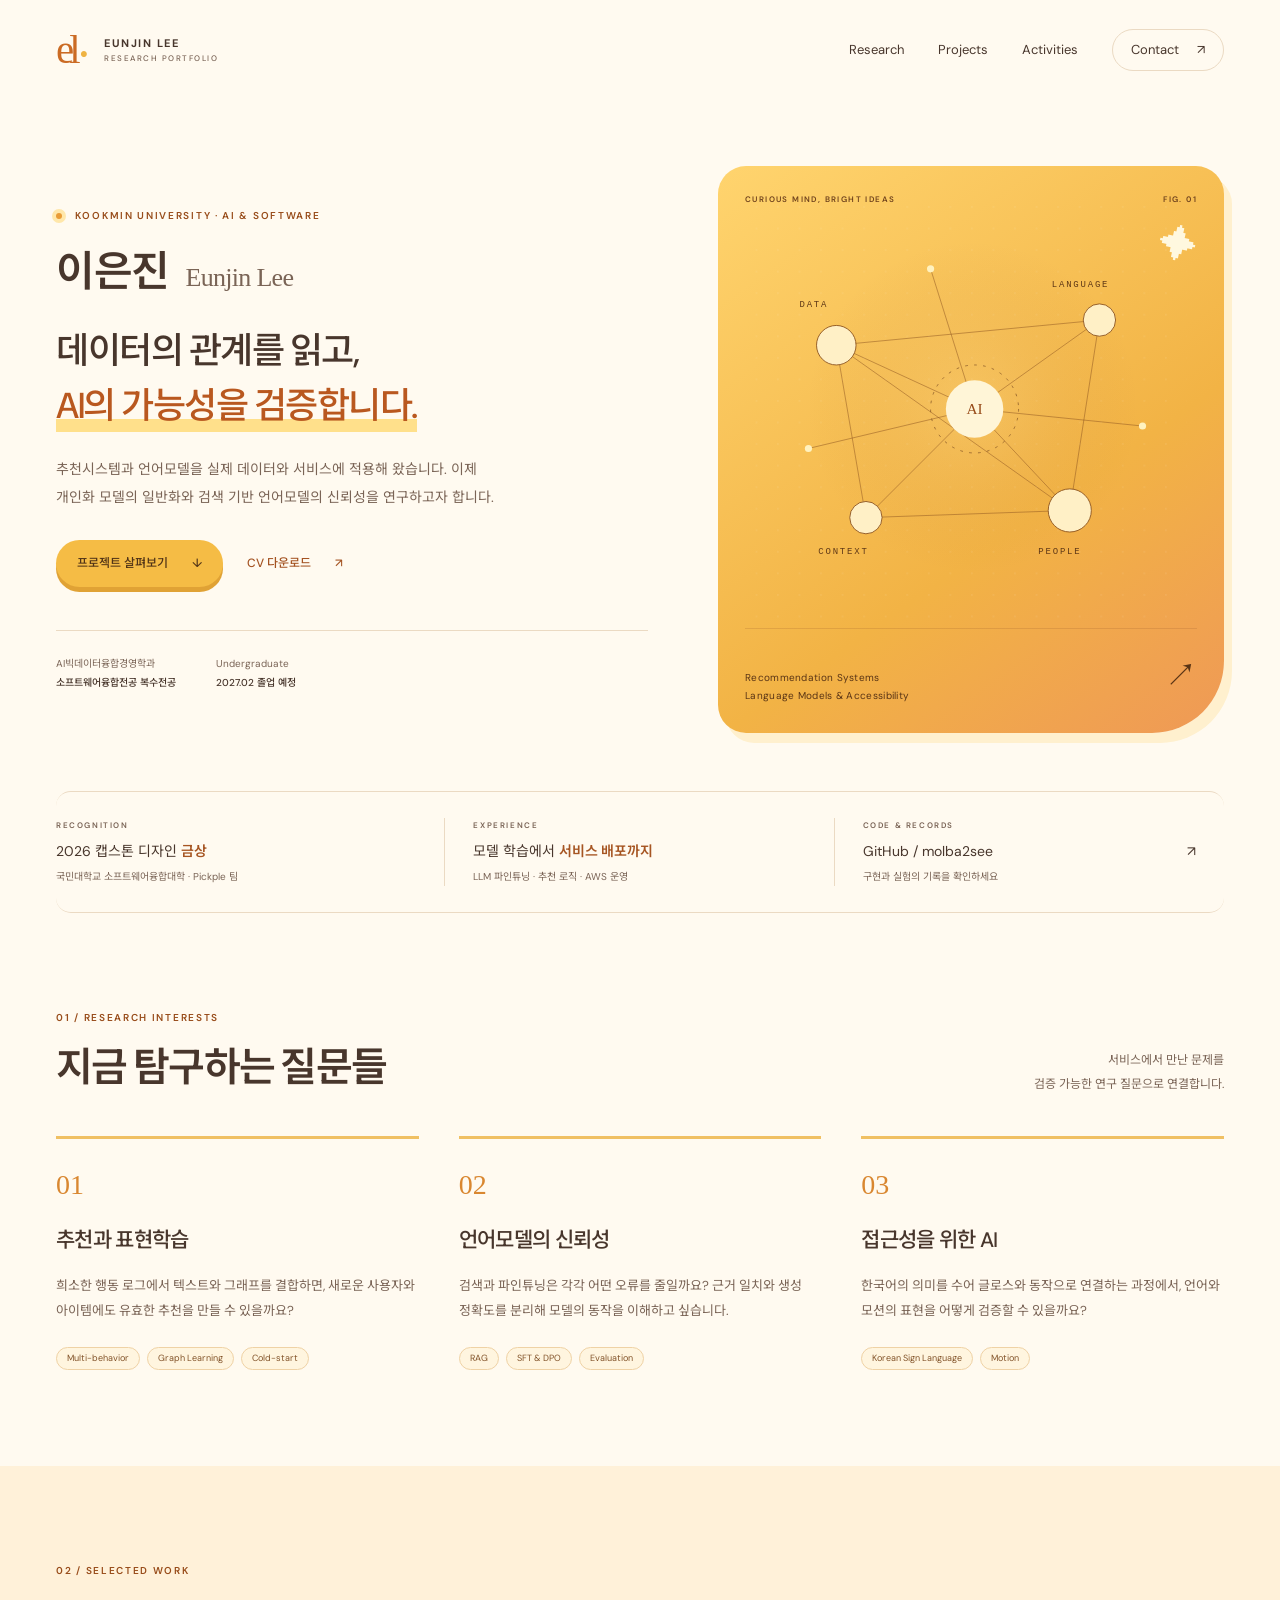
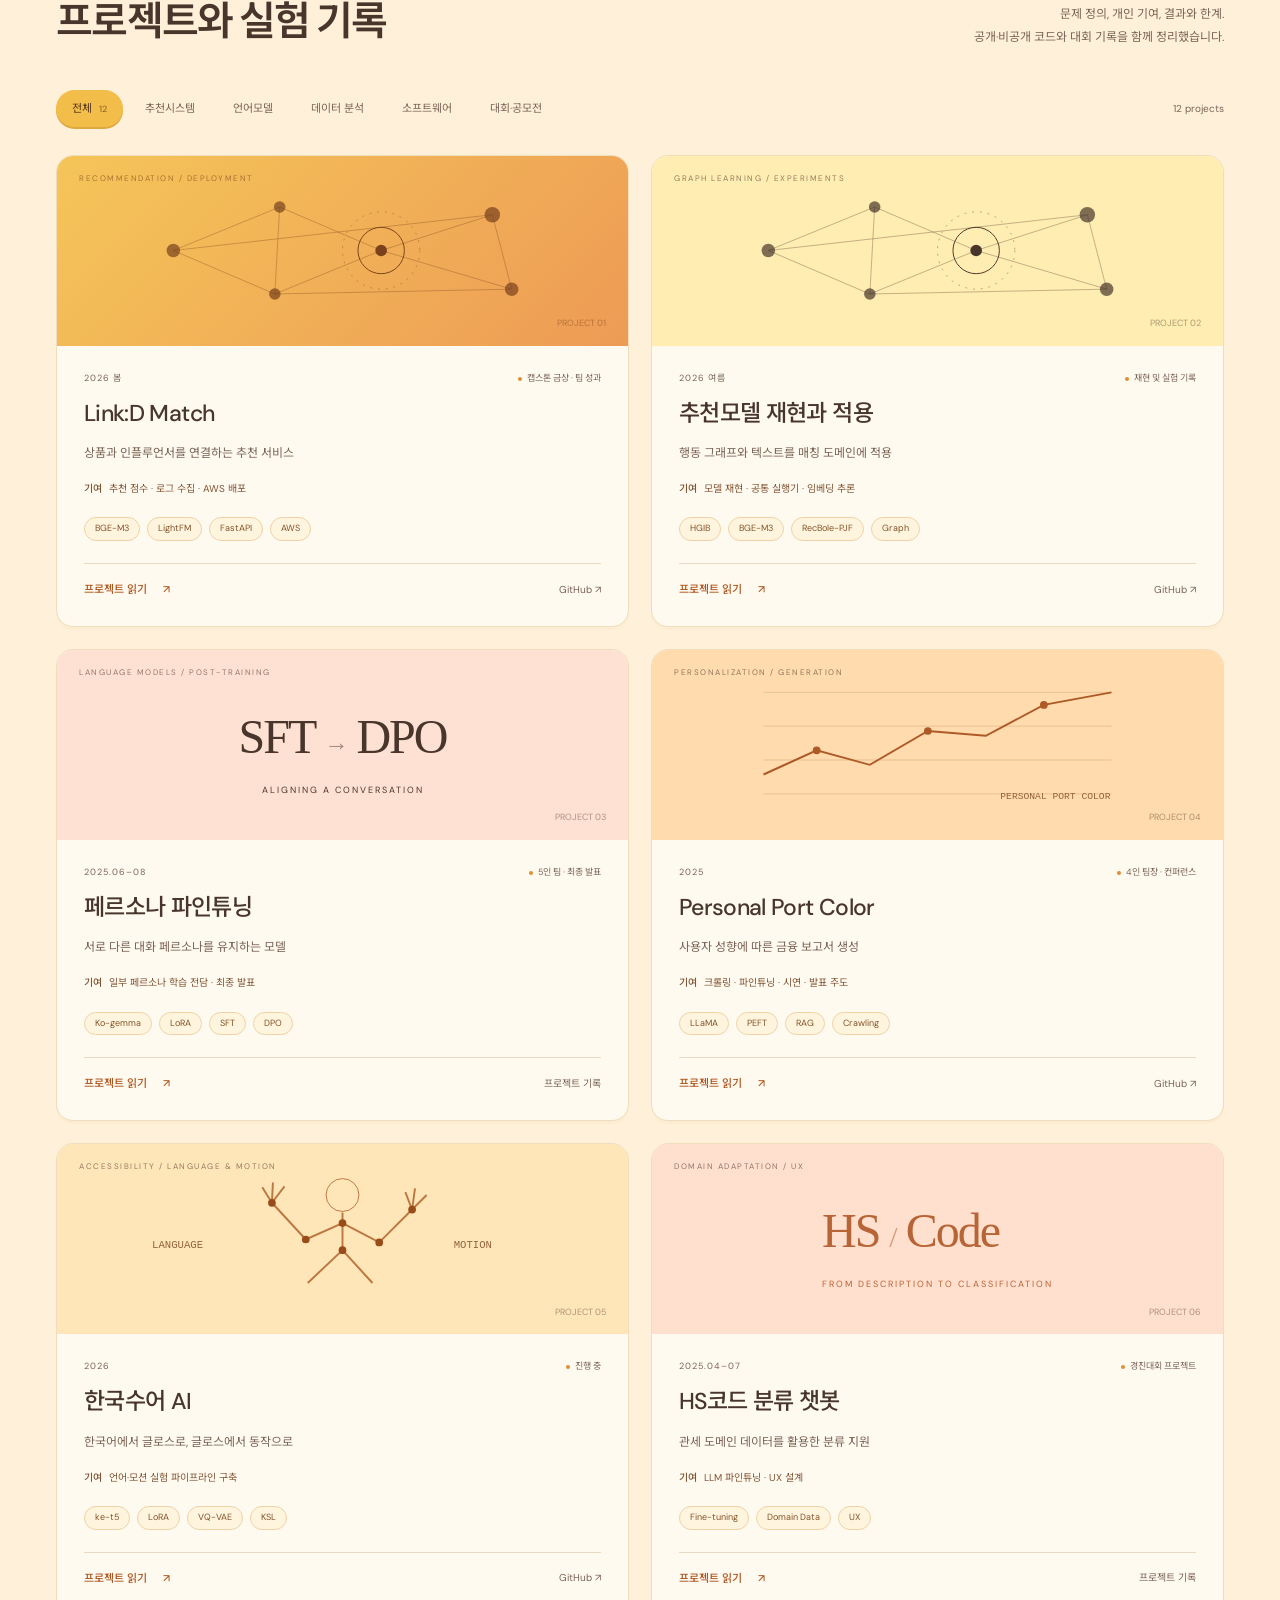
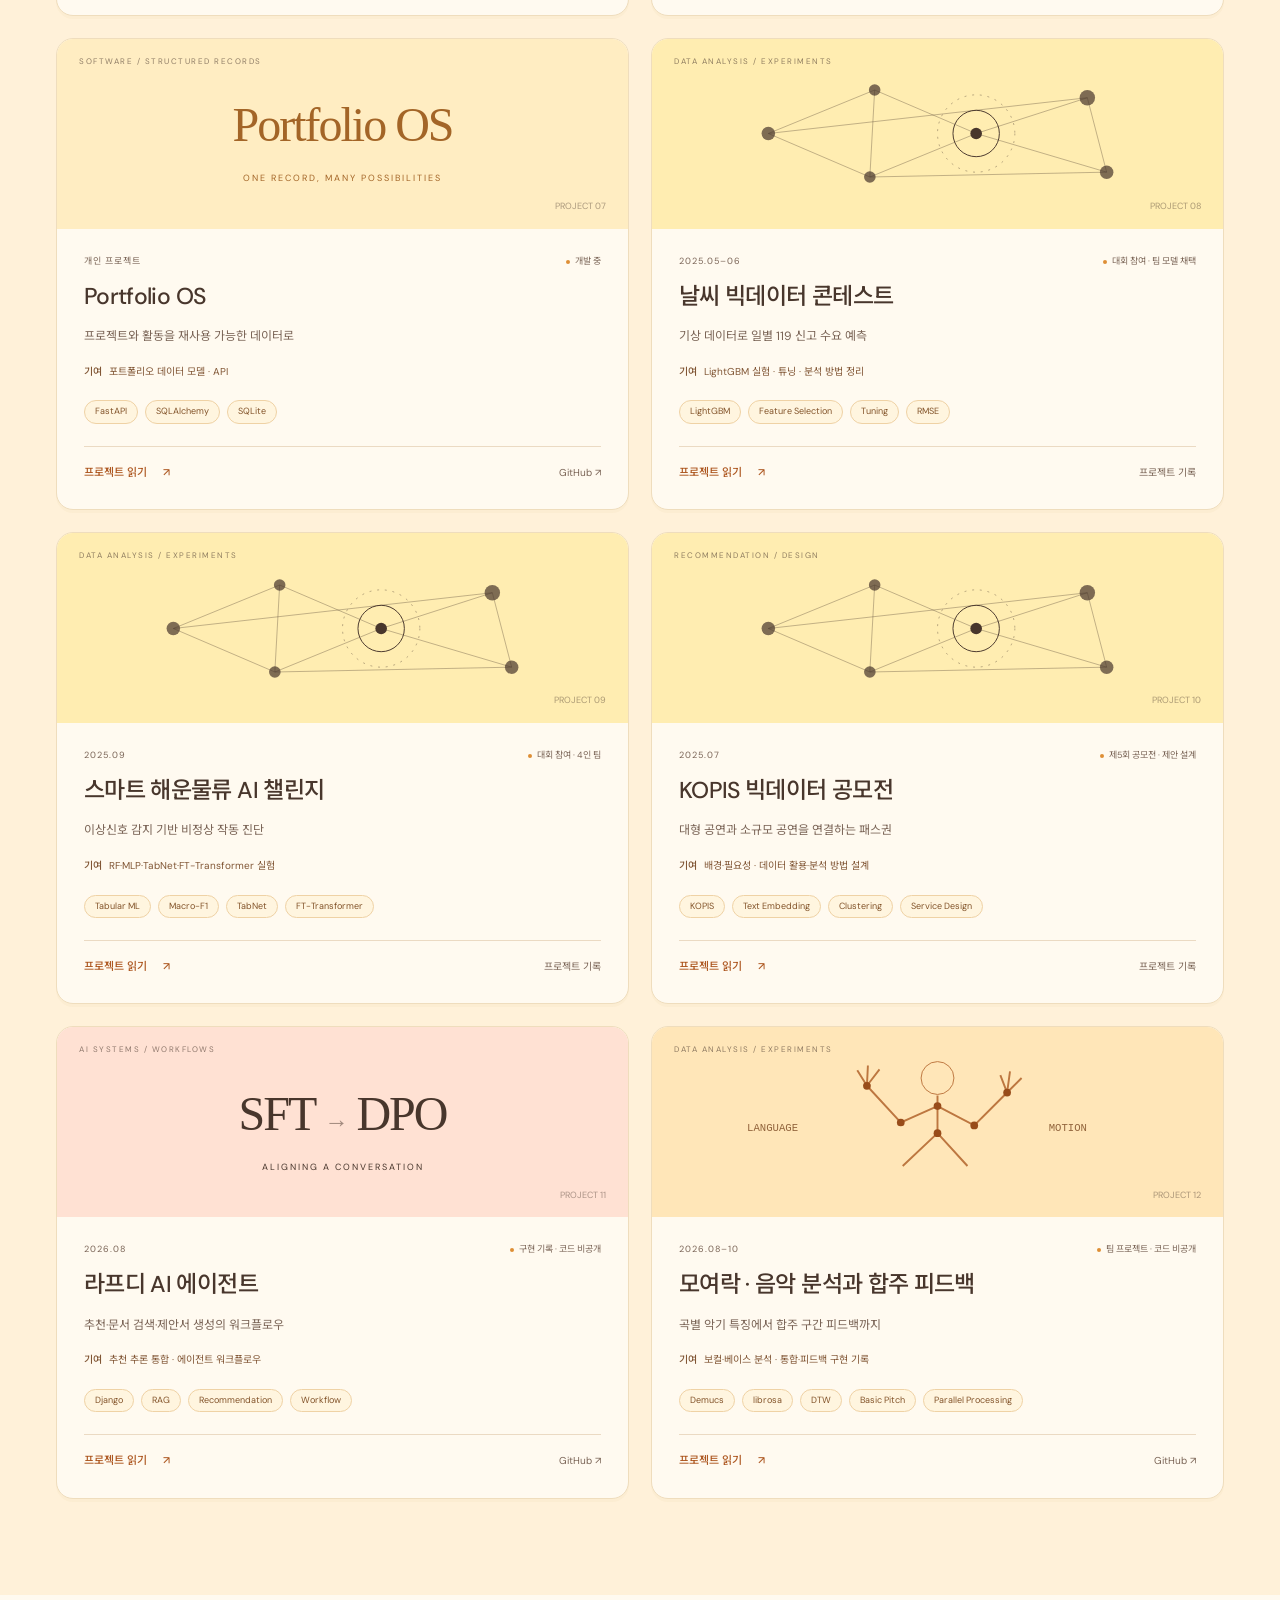
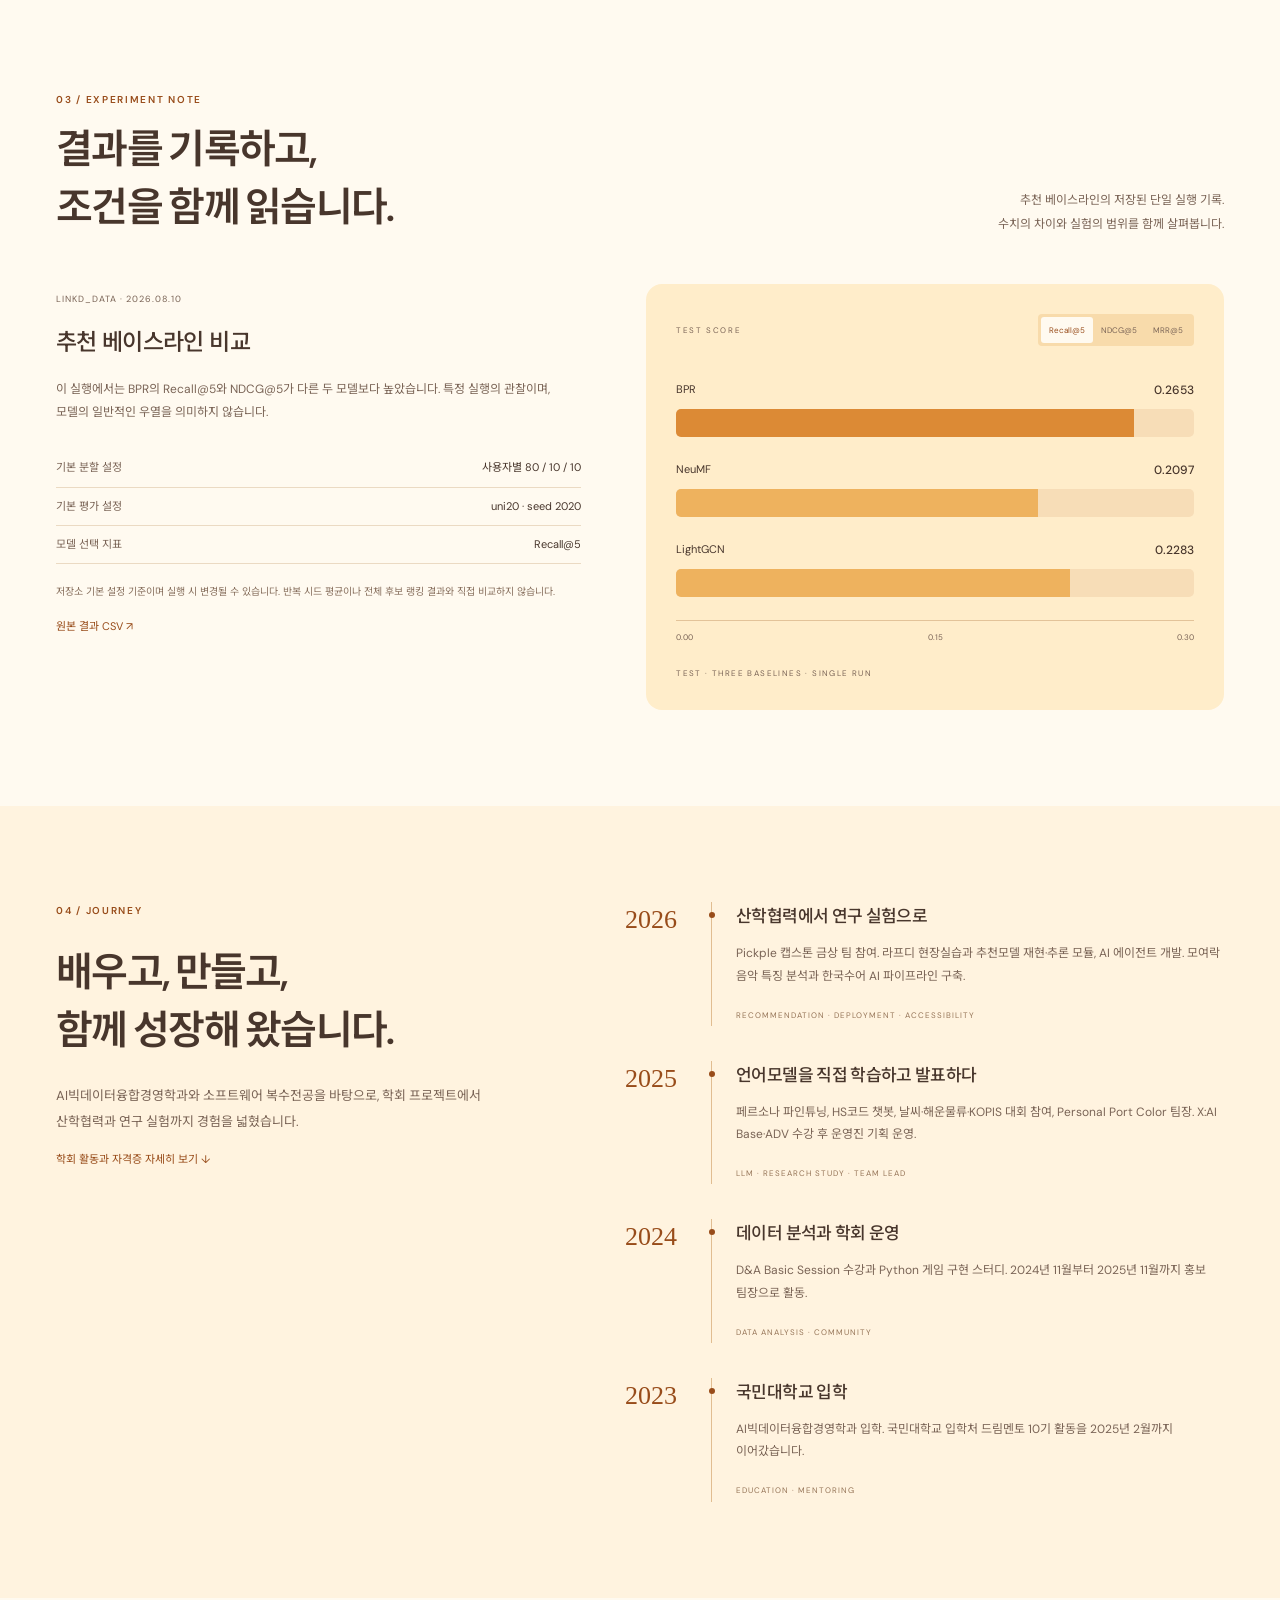
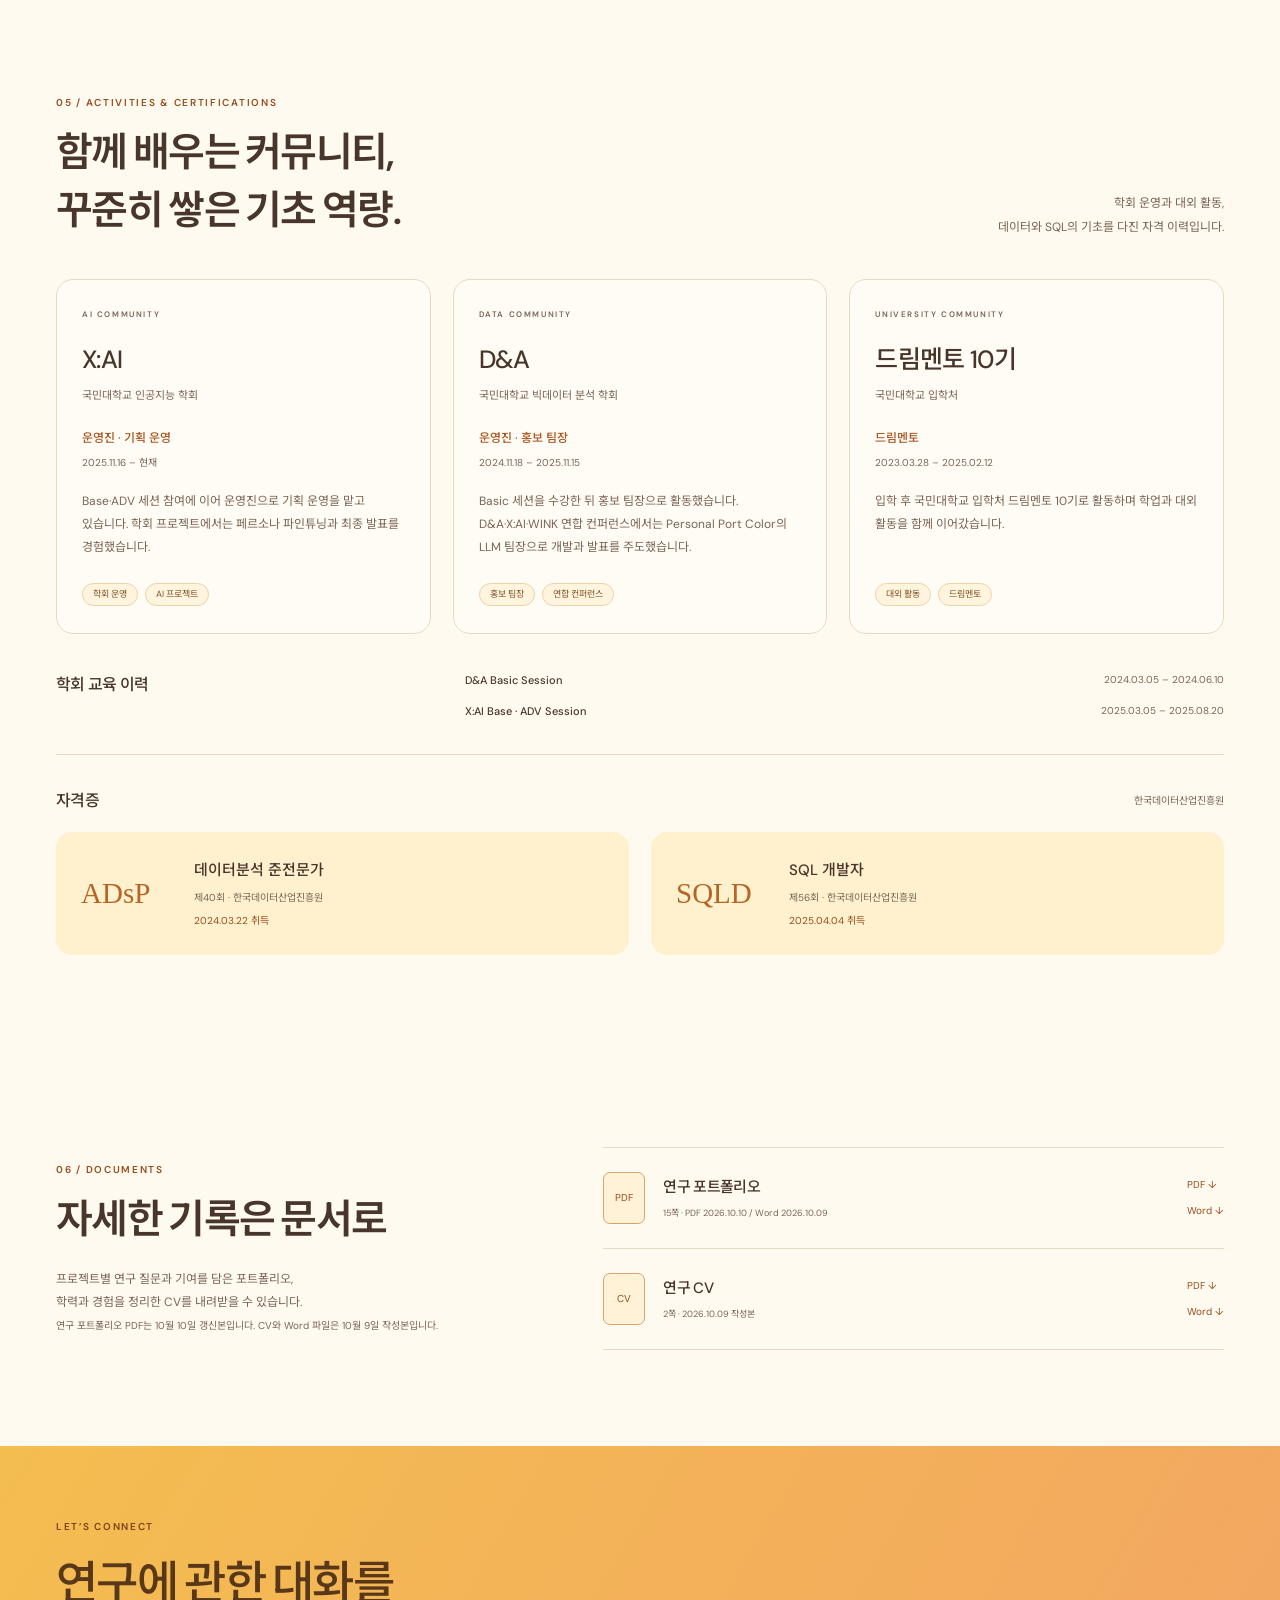
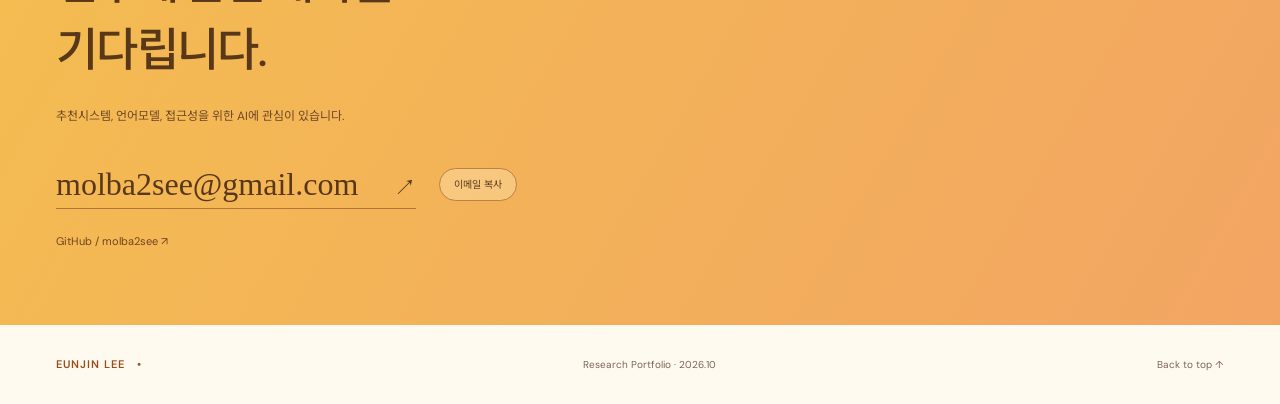
==== commit 75682593: "Refresh portfolio with sunny yellow and apricot theme" ====
--- a/index.html
+++ b/index.html
@@ -3,7 +3,7 @@
 <head>
   <meta charset="utf-8">
   <meta name="viewport" content="width=device-width,initial-scale=1">
-  <meta name="theme-color" content="#174838">
+  <meta name="theme-color" content="#f4b343">
   <meta name="description" content="이은진의 연구 포트폴리오. 추천시스템, 언어모델과 한국수어 AI 프로젝트 및 실험 기록을 소개합니다.">
   <title>이은진 · Research Portfolio</title>
   <link rel="icon" href="favicon.svg" type="image/svg+xml">
@@ -23,20 +23,20 @@
    <h1>이은진<span class="english-name">Eunjin Lee</span></h1>
    <p class="hero-statement">데이터의 관계를 읽고,<br><em>AI의 가능성을 검증합니다.</em></p>
    <p class="hero-intro">추천시스템과 언어모델을 실제 데이터와 서비스에 적용해 왔습니다. 이제 개인화 모델의 일반화와 검색 기반 언어모델의 신뢰성을 연구하고자 합니다.</p>
-   <div class="hero-actions"><a class="button primary" href="#projects">프로젝트 살펴보기 <span>↓</span></a><a class="button text-button" href="assets/research-cv.pdf" download>CV 다운로드 <span>↗</span></a></div>
+   <div class="hero-actions"><a class="button primary" href="#projects">프로젝트 살펴보기 <span>↓</span></a><a class="button text-button" href="assets/research-portfolio.pdf" download="이은진_연구포트폴리오.pdf">CV 다운로드 <span>↗</span></a></div>
    <div class="hero-meta"><span>AI빅데이터융합경영학과<br><b>소프트웨어융합전공 복수전공</b></span><span>Undergraduate<br><b>2027.02 졸업 예정</b></span></div>
   </div>
   <div class="research-visual" role="img" aria-label="데이터, 언어, 사용자 노드가 연결된 연구 관심 분야 개념도">
-   <div class="visual-top"><span>EXPLORING CONNECTIONS</span><span>FIG. 01</span></div>
+   <div class="visual-top"><span>CURIOUS MIND, BRIGHT IDEAS</span><span>FIG. 01</span></div>
    <svg class="network" viewBox="0 0 480 470" aria-hidden="true">
-    <defs><pattern id="grid" width="24" height="24" patternUnits="userSpaceOnUse"><circle cx="1" cy="1" r="1" fill="#ffffff" opacity=".09"/></pattern><radialGradient id="glow"><stop offset="0" stop-color="#b9d79c" stop-opacity=".14"/><stop offset="1" stop-color="#174838" stop-opacity="0"/></radialGradient></defs>
+    <defs><pattern id="grid" width="24" height="24" patternUnits="userSpaceOnUse"><circle cx="1" cy="1" r="1" fill="#ffffff" opacity=".09"/></pattern><radialGradient id="glow"><stop offset="0" stop-color="#fff4c9" stop-opacity=".14"/><stop offset="1" stop-color="#984c1a" stop-opacity="0"/></radialGradient></defs>
     <rect width="480" height="470" fill="url(#grid)"/><circle cx="242" cy="224" r="185" fill="url(#glow)"/>
-    <g class="graph-lines" stroke="#9bb99e" stroke-width="1" opacity=".55"><path d="M90 155L244 226L383 127L350 339L244 226L123 347L90 155L383 127M123 347L350 339M90 155L350 339M244 226L195 70M244 226L431 245M244 226L59 270"/></g>
-    <g fill="#c8dba4"><circle cx="195" cy="70" r="4"/><circle cx="431" cy="245" r="4"/><circle cx="59" cy="270" r="4"/></g>
-    <g fill="#174838" stroke="#afc99c"><circle cx="90" cy="155" r="22"/><circle cx="383" cy="127" r="18"/><circle cx="350" cy="339" r="24"/><circle cx="123" cy="347" r="18"/></g>
-    <circle class="orbit" cx="244" cy="226" r="49" fill="none" stroke="#b8cf98" stroke-dasharray="3 7" opacity=".7"/><circle cx="244" cy="226" r="32" fill="#d1dfb4"/>
-    <text x="244" y="232" text-anchor="middle" fill="#174838" font-size="17" font-family="Georgia,serif">AI</text>
-    <g fill="#e1e8d3" font-size="10" font-family="monospace" letter-spacing="2"><text x="49" y="113">DATA</text><text x="330" y="90">LANGUAGE</text><text x="315" y="388">PEOPLE</text><text x="70" y="388">CONTEXT</text></g>
+    <g class="graph-lines" stroke="#8c531f" stroke-width="1" opacity=".55"><path d="M90 155L244 226L383 127L350 339L244 226L123 347L90 155L383 127M123 347L350 339M90 155L350 339M244 226L195 70M244 226L431 245M244 226L59 270"/></g>
+    <g fill="#fff2c0"><circle cx="195" cy="70" r="4"/><circle cx="431" cy="245" r="4"/><circle cx="59" cy="270" r="4"/></g>
+    <g fill="#fff0c6" stroke="#8c531f"><circle cx="90" cy="155" r="22"/><circle cx="383" cy="127" r="18"/><circle cx="350" cy="339" r="24"/><circle cx="123" cy="347" r="18"/></g>
+    <circle class="orbit" cx="244" cy="226" r="49" fill="none" stroke="#74451e" stroke-dasharray="3 7" opacity=".7"/><circle cx="244" cy="226" r="32" fill="#fff5d7"/>
+    <text x="244" y="232" text-anchor="middle" fill="#984c1a" font-size="17" font-family="Georgia,serif">AI</text>
+    <g fill="#603917" font-size="10" font-family="monospace" letter-spacing="2"><text x="49" y="113">DATA</text><text x="330" y="90">LANGUAGE</text><text x="315" y="388">PEOPLE</text><text x="70" y="388">CONTEXT</text></g>
    </svg>
    <div class="visual-bottom"><span>Recommendation Systems<br>Language Models & Accessibility</span><span class="visual-arrow">↗</span></div>
   </div>
--- a/style.css
+++ b/style.css
@@ -1,16 +1,24 @@
 @import url('https://fonts.googleapis.com/css2?family=DM+Sans:wght@400;500;600;700&family=Noto+Sans+KR:wght@400;500;600;700;800&display=swap');
-:root{--paper:#f7f6f0;--ink:#242b26;--muted:#69716b;--green:#174838;--lime:#d2dfa9;--line:#dce0d6;--white:#fff;--serif:Georgia,'Times New Roman',serif}
-*{box-sizing:border-box}html{scroll-behavior:smooth;scroll-padding-top:100px}body{margin:0;background:var(--paper);color:var(--ink);font-family:'DM Sans','Noto Sans KR',sans-serif;font-size:15px;line-height:1.75;-webkit-font-smoothing:antialiased}button,a{-webkit-tap-highlight-color:transparent}button{font:inherit;cursor:pointer}a{color:inherit;text-decoration:none}button:focus-visible,a:focus-visible,summary:focus-visible{outline:3px solid #6d9b64;outline-offset:5px}button{color:inherit}h1,h2,h3,p{margin:0}h2{font-size:clamp(28px,3.4vw,40px);font-weight:600;letter-spacing:-1.7px;line-height:1.45}h3{letter-spacing:-.65px}em{font-style:normal;color:var(--green)}.wrap{max-width:1220px;margin:auto;width:calc(100% - 112px)}.skip{position:fixed;top:-100px;left:20px;background:var(--green);color:white;padding:10px;z-index:100}.skip:focus{top:10px}.site-header{height:100px;padding:0 56px;max-width:1440px;margin:auto;display:flex;align-items:center;justify-content:space-between}.wordmark{display:flex;align-items:center;gap:16px;font-size:11px;font-weight:700;letter-spacing:1.5px;line-height:1.6}.monogram{font-family:var(--serif);font-size:41px;letter-spacing:-5px;font-weight:400;color:var(--green)}.monogram span{font-family:inherit;letter-spacing:0;font-size:25px;margin-left:4px}.wordmark small{display:block;font-size:8px;color:var(--muted);letter-spacing:1.5px;font-weight:500}.site-header nav{display:flex;align-items:center;gap:34px;font-size:13px}.site-header nav a{transition:color .2s}.site-header nav a:hover{color:#61825b}.nav-contact{border:1px solid var(--line);padding:9px 18px;border-radius:30px}.nav-contact span{margin-left:15px}.menu-toggle{display:none}.hero{display:grid;grid-template-columns:1.17fr 1fr;gap:70px;padding:66px 0 58px;align-items:center}.eyebrow{font-size:10px;letter-spacing:1.7px;font-weight:600;color:var(--green);margin-bottom:23px}.dot{display:inline-block;width:6px;height:6px;border-radius:50%;background:var(--green);margin-right:9px;vertical-align:middle}.hero h1{font-size:42px;letter-spacing:-1.5px;font-weight:600;line-height:1.2;display:flex;align-items:baseline;gap:17px}.english-name{font-family:var(--serif);font-size:26px;letter-spacing:-.7px;font-weight:400;color:var(--muted)}.hero-statement{font-size:clamp(26px,3vw,36px);letter-spacing:-1.5px;line-height:1.55;margin:25px 0 22px;font-weight:500}.hero-intro{color:var(--muted);font-size:14px;line-height:1.95;max-width:460px;word-break:keep-all}.hero-actions{display:flex;align-items:center;gap:16px;margin-top:29px}.button{display:inline-flex;gap:24px;align-items:center;font-size:12px;padding:13px 21px;border-radius:3px;font-weight:500}.primary{background:var(--green);color:var(--paper)}.primary:hover{background:#27634b}.text-button{padding-left:8px;padding-right:8px}.hero-meta{margin-top:43px;padding-top:23px;border-top:1px solid var(--line);display:flex;gap:40px;font-size:10px;line-height:1.9;color:var(--muted)}.hero-meta b{font-size:10px;font-weight:500;color:var(--ink)}.research-visual{aspect-ratio:1 / 1.12;border-radius:7px;background:var(--green);color:#e8edde;overflow:hidden;position:relative;display:flex;flex-direction:column}.visual-top{padding:26px 27px 0;display:flex;justify-content:space-between;font-size:8px;letter-spacing:1.4px;color:#b4c9bb}.network{width:100%;flex:1;min-height:0}.visual-bottom{margin:0 27px 28px;padding-top:18px;border-top:1px solid #ffffff26;display:flex;justify-content:space-between;align-items:end;font-size:10px;line-height:1.8;letter-spacing:.3px}.visual-arrow{font-size:32px;font-family:var(--serif);font-weight:400}.orbit{transform-origin:244px 226px;animation:orbit 75s linear infinite}@keyframes orbit{to{transform:rotate(360deg)}}.highlight-bar{display:grid;grid-template-columns:1fr 1fr 1fr;border-top:1px solid var(--line);border-bottom:1px solid var(--line);padding:26px 0}.highlight-bar>div,.highlight-bar>a{padding:0 28px;border-right:1px solid var(--line)}.highlight-bar>:first-child{padding-left:0}.highlight-bar>:last-child{border:0}.mini-label{color:var(--muted);font-size:8px;font-weight:600;letter-spacing:1.6px;display:block;margin-bottom:7px}.highlight-bar p{font-size:14px}.highlight-bar b{font-weight:600}.highlight-bar small{font-size:10px;color:var(--muted);display:block;margin-top:5px}.highlight-bar a p span{float:right}.section{padding:96px 0}.section-heading{display:flex;align-items:flex-end;justify-content:space-between;margin-bottom:40px;gap:30px}.section-heading .eyebrow{margin-bottom:12px}.section-heading>p{font-size:12px;color:var(--muted);text-align:right;line-height:1.95}.research-grid{display:grid;grid-template-columns:repeat(3,1fr);gap:40px}.research-grid article{border-top:1px solid var(--line);padding-top:21px}.research-number{font-family:var(--serif);font-size:28px;color:#83927d}.research-grid h3{font-size:21px;font-weight:500;margin:13px 0 14px}.research-grid p{font-size:13px;color:var(--muted);line-height:1.95;word-break:keep-all}.tags{display:flex;flex-wrap:wrap;gap:7px;margin-top:23px}.tags span{font-size:9px;color:#66785f;border:1px solid #d8dfd0;border-radius:20px;padding:4px 10px;line-height:1.5}.projects-section{background:#eeeee7}.project-toolbar{display:flex;align-items:center;justify-content:space-between;margin:8px 0 28px;gap:10px}.filters{display:flex;gap:6px;flex-wrap:wrap}.filters button{border:1px solid transparent;background:transparent;border-radius:30px;padding:8px 15px;font-size:11px;color:var(--muted)}.filters .active{background:var(--green);color:var(--paper)}.filters button:not(.active):hover{border-color:#cbd5c8}.filters button span{font-size:9px;margin-left:4px;opacity:.7}#project-count{font-size:10px;color:var(--muted)}.project-grid{display:grid;grid-template-columns:repeat(2,1fr);gap:22px}.project-card{background:var(--paper);border:1px solid #dfe1d8;border-radius:5px;overflow:hidden;display:flex;flex-direction:column;transition:transform .22s,box-shadow .22s}.project-card:hover{transform:translateY(-3px);box-shadow:0 8px 24px #2038290b}.project-card[hidden]{display:none}.project-art{height:190px;padding:25px 30px;overflow:hidden;display:flex;align-items:center;justify-content:center;position:relative;background:#e2e9db}.project-art .art-label{position:absolute;left:22px;top:15px;font-size:8px;letter-spacing:1.5px;opacity:.6}.project-art .art-id{position:absolute;right:22px;bottom:14px;font-size:9px;opacity:.45}.project-art svg{width:100%;height:145px}.project-art.match{background:var(--green);color:#e8edde}.project-art.language{background:#e8e7df}.project-art.sign{background:#e2e7e4}.project-art.research{background:#e2e8d6}.project-art.financial{background:#e8e2d9}.project-art.customs{background:#e2e5e8}.project-art.software{background:#e8e8db}.art-word{font-family:var(--serif);font-size:48px;font-weight:400;letter-spacing:-2px}.art-word small{display:block;font:9px 'DM Sans',sans-serif;letter-spacing:2px;margin-top:5px;text-align:center}.project-content{padding:25px 27px 27px;flex:1;display:flex;flex-direction:column}.project-topline{display:flex;align-items:center;justify-content:space-between;font-size:9px;letter-spacing:1px;color:var(--muted);margin-bottom:9px}.status{display:inline-flex;gap:5px;align-items:center;font-size:9px;letter-spacing:0}.status:before{content:'';width:4px;height:4px;border-radius:50%;background:#809775}.project-card h3{font-size:23px;font-weight:500;line-height:1.5}.project-content .description{font-size:12px;color:var(--muted);margin:12px 0 15px;line-height:1.9;word-break:keep-all}.role-line{font-size:10px;margin-bottom:5px;color:#556151}.role-line b{font-weight:500;margin-right:7px}.project-content .tags{margin:15px 0 22px}.project-bottom{display:flex;align-items:center;justify-content:space-between;border-top:1px solid var(--line);padding-top:16px;margin-top:auto}.project-bottom button{border:0;background:none;padding:0;font-size:11px;font-weight:500;color:var(--green)}.project-bottom button span{margin-left:13px}.project-bottom a{font-size:10px;color:var(--muted)}.project-card:last-child{grid-column:auto}.evidence-section .section-heading{margin-bottom:48px}.experiment-layout{display:grid;grid-template-columns:1fr 1.1fr;gap:65px}.note-label{font-size:9px;color:var(--muted);letter-spacing:1px}.experiment-info h3{font-size:23px;font-weight:500;margin:12px 0 15px}.experiment-info>p{font-size:12px;color:var(--muted);line-height:1.95;word-break:keep-all}.experiment-info dl{margin:25px 0 18px;font-size:11px}.experiment-info dl>div{display:flex;justify-content:space-between;padding:9px 0;border-bottom:1px solid var(--line);gap:20px}.experiment-info dt{color:var(--muted)}.experiment-info dd{margin:0}.experiment-info .fine-print{font-size:10px;color:#7c8179}.inline-link{display:inline-block;font-size:11px;color:var(--green);margin-top:15px}.chart-panel{padding:30px;background:#eaece3;border-radius:5px;align-self:center}.chart-header{display:flex;justify-content:space-between;align-items:center;gap:10px}.chart-header>span{font-size:8px;letter-spacing:1.6px;color:var(--muted)}.metric-switch{display:flex;background:#dfe3d6;padding:3px;border-radius:4px}.metric-switch button{font-size:8px;white-space:nowrap;border:0;background:none;padding:6px 8px;border-radius:3px;color:var(--muted)}.metric-switch button.active{background:var(--paper);color:var(--green)}.bars{padding-top:34px}.bar-row{margin-bottom:23px}.bar-heading{display:flex;justify-content:space-between;font-size:11px;margin-bottom:8px}.bar-heading b{font-size:12px;font-weight:500}.bar-track{height:28px;background:#dfe3d7;border-radius:2px;overflow:hidden}.bar-fill{height:100%;background:#93a482;transition:width .4s}.bar-row:first-child .bar-fill{background:var(--green)}.chart-axis{display:flex;justify-content:space-between;font-size:8px;color:var(--muted);border-top:1px solid #ced5c5;padding-top:9px}.chart-caption{font-size:8px;letter-spacing:1.4px;margin-top:22px;color:var(--muted)}.journey-section{background:#efefe8}.journey-layout{display:grid;grid-template-columns:1fr 1.25fr;gap:90px}.journey-intro p:not(.eyebrow){font-size:13px;color:var(--muted);line-height:2;margin-top:24px;word-break:keep-all}.certifications{display:flex;gap:12px;margin-top:30px}.certifications span{border:1px solid #d4dbcd;padding:10px 17px;font-size:12px;border-radius:3px}.certifications small{display:block;font-size:9px;color:var(--muted)}.timeline{list-style:none;margin:0;padding:0}.timeline li{display:grid;grid-template-columns:60px 1fr;gap:26px;position:relative;padding-bottom:35px}.timeline li:last-child{padding:0}.timeline time{font-family:var(--serif);font-size:26px;line-height:1.4;color:var(--green)}.timeline li>div{padding-left:24px;border-left:1px solid #ced7c5;position:relative}.timeline li>div:before{content:'';width:6px;height:6px;background:var(--green);position:absolute;left:-3.5px;top:10px;border-radius:50%}.timeline h3{font-size:17px;font-weight:500}.timeline p{font-size:12px;color:var(--muted);margin:10px 0 12px;line-height:1.9;word-break:keep-all}.timeline li span{font-size:8px;letter-spacing:1px;color:#8a9383}.documents-section{display:grid;grid-template-columns:1fr 1.3fr;gap:70px;align-items:center}.documents-section .eyebrow{margin-bottom:12px}.documents-section>div>p:not(.eyebrow){font-size:12px;color:var(--muted);margin-top:20px;line-height:1.9}.document-list article{display:flex;align-items:center;gap:18px;border-bottom:1px solid var(--line);padding:24px 0}.document-list article:first-child{border-top:1px solid var(--line)}.file-icon{width:42px;height:52px;border:1px solid #a8b7a0;display:flex;align-items:center;justify-content:center;color:var(--green);font-size:10px;flex-shrink:0;border-radius:2px}.document-list h3{font-size:15px;font-weight:500}.document-list p{font-size:9px;color:var(--muted);margin-top:5px}.document-list article>div:last-child{margin-left:auto;display:flex;flex-direction:column;gap:8px;font-size:10px}.document-list a{color:var(--green);white-space:nowrap}.contact-section{background:var(--green);color:var(--paper);padding:72px 0}.contact-section .eyebrow{color:var(--lime);margin-bottom:15px}.contact-section h2{font-size:clamp(31px,4vw,46px);font-weight:500}.contact-section p:not(.eyebrow){font-size:12px;color:#b7c9bc;margin-top:22px}.contact-actions{display:flex;align-items:center;gap:23px;margin-top:33px;flex-wrap:wrap}.contact-actions>a{font-family:var(--serif);font-size:clamp(23px,3vw,32px);line-height:1.5;border-bottom:1px solid #799d88}.contact-actions>a span{margin-left:28px;font-family:sans-serif;font-size:22px}.contact-actions button{background:transparent;border:1px solid #739380;color:#dae4d7;padding:7px 14px;border-radius:30px;font-size:10px}#copy-status{font-size:10px;color:var(--lime)}.contact-github{display:inline-block;font-size:11px;margin-top:23px;color:#c0d1c3}footer{display:flex;align-items:center;justify-content:space-between;padding:30px 0;font-size:10px;color:var(--muted);gap:20px}.footer-mark{font-size:11px;letter-spacing:1px;font-weight:600;color:var(--green)}.footer-mark span{margin-left:8px}dialog{border:1px solid var(--line);border-radius:8px;background:var(--paper);color:var(--ink);padding:48px;max-width:770px;width:calc(100% - 40px);max-height:85vh;overflow:auto;box-shadow:0 20px 80px #0003}dialog::backdrop{background:#14251dcc;backdrop-filter:blur(3px)}.dialog-close{position:absolute;right:17px;top:13px;border:0;background:transparent;font-size:29px;line-height:1;padding:6px;color:var(--muted)}.dialog-meta{font-size:10px;color:var(--muted);letter-spacing:.4px;margin-bottom:9px}dialog h2{font-size:29px;letter-spacing:-1px;padding-right:10px}dialog .dialog-summary{color:var(--muted);font-size:13px;line-height:1.95;margin:18px 0 23px}dialog h3{font-size:15px;margin:25px 0 10px;font-weight:600}dialog .detail-p{font-size:12px;line-height:1.95;word-break:keep-all}dialog ul{font-size:12px;line-height:1.95;padding-left:18px;margin:10px 0}dialog .detail-links{display:flex;flex-wrap:wrap;gap:10px;margin-top:25px}dialog .detail-links a{border:1px solid #cbd6c3;border-radius:3px;padding:8px 12px;font-size:10px;color:var(--green)}dialog .detail-note{background:#e9ede1;border-radius:3px;padding:13px 16px;font-size:10px;color:#64765e;line-height:1.85;margin-top:20px}body.dialog-open{overflow:hidden}
+:root{--paper:#fffaf0;--ink:#48362c;--muted:#7a6456;--green:#984c1a;--lime:#ffd675;--line:#ebdac3;--white:#fff;--serif:Georgia,'Times New Roman',serif}
+*{box-sizing:border-box}html{scroll-behavior:smooth;scroll-padding-top:100px}body{margin:0;background:var(--paper);color:var(--ink);font-family:'DM Sans','Noto Sans KR',sans-serif;font-size:15px;line-height:1.75;-webkit-font-smoothing:antialiased}button,a{-webkit-tap-highlight-color:transparent}button{font:inherit;cursor:pointer}a{color:inherit;text-decoration:none}button:focus-visible,a:focus-visible,summary:focus-visible{outline:3px solid #de8b2f;outline-offset:5px}button{color:inherit}h1,h2,h3,p{margin:0}h2{font-size:clamp(28px,3.4vw,40px);font-weight:600;letter-spacing:-1.7px;line-height:1.45}h3{letter-spacing:-.65px}em{font-style:normal;color:var(--green)}.wrap{max-width:1220px;margin:auto;width:calc(100% - 112px)}.skip{position:fixed;top:-100px;left:20px;background:var(--green);color:white;padding:10px;z-index:100}.skip:focus{top:10px}.site-header{height:100px;padding:0 56px;max-width:1440px;margin:auto;display:flex;align-items:center;justify-content:space-between}.wordmark{display:flex;align-items:center;gap:16px;font-size:11px;font-weight:700;letter-spacing:1.5px;line-height:1.6}.monogram{font-family:var(--serif);font-size:41px;letter-spacing:-5px;font-weight:400;color:var(--green)}.monogram span{font-family:inherit;letter-spacing:0;font-size:25px;margin-left:4px}.wordmark small{display:block;font-size:8px;color:var(--muted);letter-spacing:1.5px;font-weight:500}.site-header nav{display:flex;align-items:center;gap:34px;font-size:13px}.site-header nav a{transition:color .2s}.site-header nav a:hover{color:#c56a27}.nav-contact{border:1px solid var(--line);padding:9px 18px;border-radius:30px}.nav-contact span{margin-left:15px}.menu-toggle{display:none}.hero{display:grid;grid-template-columns:1.17fr 1fr;gap:70px;padding:66px 0 58px;align-items:center}.eyebrow{font-size:10px;letter-spacing:1.7px;font-weight:600;color:var(--green);margin-bottom:23px}.dot{display:inline-block;width:6px;height:6px;border-radius:50%;background:var(--green);margin-right:9px;vertical-align:middle}.hero h1{font-size:42px;letter-spacing:-1.5px;font-weight:600;line-height:1.2;display:flex;align-items:baseline;gap:17px}.english-name{font-family:var(--serif);font-size:26px;letter-spacing:-.7px;font-weight:400;color:var(--muted)}.hero-statement{font-size:clamp(26px,3vw,36px);letter-spacing:-1.5px;line-height:1.55;margin:25px 0 22px;font-weight:500}.hero-intro{color:var(--muted);font-size:14px;line-height:1.95;max-width:460px;word-break:keep-all}.hero-actions{display:flex;align-items:center;gap:16px;margin-top:29px}.button{display:inline-flex;gap:24px;align-items:center;font-size:12px;padding:13px 21px;border-radius:3px;font-weight:500}.primary{background:var(--green);color:var(--paper)}.primary:hover{background:#b15f22}.text-button{padding-left:8px;padding-right:8px}.hero-meta{margin-top:43px;padding-top:23px;border-top:1px solid var(--line);display:flex;gap:40px;font-size:10px;line-height:1.9;color:var(--muted)}.hero-meta b{font-size:10px;font-weight:500;color:var(--ink)}.research-visual{aspect-ratio:1 / 1.12;border-radius:7px;background:var(--green);color:#593415;overflow:hidden;position:relative;display:flex;flex-direction:column}.visual-top{padding:26px 27px 0;display:flex;justify-content:space-between;font-size:8px;letter-spacing:1.4px;color:#744621}.network{width:100%;flex:1;min-height:0}.visual-bottom{margin:0 27px 28px;padding-top:18px;border-top:1px solid #ffffff26;display:flex;justify-content:space-between;align-items:end;font-size:10px;line-height:1.8;letter-spacing:.3px}.visual-arrow{font-size:32px;font-family:var(--serif);font-weight:400}.orbit{transform-origin:244px 226px;animation:orbit 75s linear infinite}@keyframes orbit{to{transform:rotate(360deg)}}.highlight-bar{display:grid;grid-template-columns:1fr 1fr 1fr;border-top:1px solid var(--line);border-bottom:1px solid var(--line);padding:26px 0}.highlight-bar>div,.highlight-bar>a{padding:0 28px;border-right:1px solid var(--line)}.highlight-bar>:first-child{padding-left:0}.highlight-bar>:last-child{border:0}.mini-label{color:var(--muted);font-size:8px;font-weight:600;letter-spacing:1.6px;display:block;margin-bottom:7px}.highlight-bar p{font-size:14px}.highlight-bar b{font-weight:600}.highlight-bar small{font-size:10px;color:var(--muted);display:block;margin-top:5px}.highlight-bar a p span{float:right}.section{padding:96px 0}.section-heading{display:flex;align-items:flex-end;justify-content:space-between;margin-bottom:40px;gap:30px}.section-heading .eyebrow{margin-bottom:12px}.section-heading>p{font-size:12px;color:var(--muted);text-align:right;line-height:1.95}.research-grid{display:grid;grid-template-columns:repeat(3,1fr);gap:40px}.research-grid article{border-top:1px solid var(--line);padding-top:21px}.research-number{font-family:var(--serif);font-size:28px;color:#cb9145}.research-grid h3{font-size:21px;font-weight:500;margin:13px 0 14px}.research-grid p{font-size:13px;color:var(--muted);line-height:1.95;word-break:keep-all}.tags{display:flex;flex-wrap:wrap;gap:7px;margin-top:23px}.tags span{font-size:9px;color:#926238;border:1px solid #ebd3a9;border-radius:20px;padding:4px 10px;line-height:1.5}.projects-section{background:#fff1d9}.project-toolbar{display:flex;align-items:center;justify-content:space-between;margin:8px 0 28px;gap:10px}.filters{display:flex;gap:6px;flex-wrap:wrap}.filters button{border:1px solid transparent;background:transparent;border-radius:30px;padding:8px 15px;font-size:11px;color:var(--muted)}.filters .active{background:var(--green);color:var(--paper)}.filters button:not(.active):hover{border-color:#ebcca0}.filters button span{font-size:9px;margin-left:4px;opacity:.7}#project-count{font-size:10px;color:var(--muted)}.project-grid{display:grid;grid-template-columns:repeat(2,1fr);gap:22px}.project-card{background:var(--paper);border:1px solid #efddbd;border-radius:5px;overflow:hidden;display:flex;flex-direction:column;transition:transform .22s,box-shadow .22s}.project-card:hover{transform:translateY(-3px);box-shadow:0 8px 24px #a95d2112}.project-card[hidden]{display:none}.project-art{height:190px;padding:25px 30px;overflow:hidden;display:flex;align-items:center;justify-content:center;position:relative;background:#ffe3a4}.project-art .art-label{position:absolute;left:22px;top:15px;font-size:8px;letter-spacing:1.5px;opacity:.6}.project-art .art-id{position:absolute;right:22px;bottom:14px;font-size:9px;opacity:.45}.project-art svg{width:100%;height:145px}.project-art.match{background:var(--green);color:#593415}.project-art.language{background:#ffe5d7}.project-art.sign{background:#ffe6b4}.project-art.research{background:#fff0bc}.project-art.financial{background:#ffd8b0}.project-art.customs{background:#ffdfcd}.project-art.software{background:#ffecc0}.art-word{font-family:var(--serif);font-size:48px;font-weight:400;letter-spacing:-2px}.art-word small{display:block;font:9px 'DM Sans',sans-serif;letter-spacing:2px;margin-top:5px;text-align:center}.project-content{padding:25px 27px 27px;flex:1;display:flex;flex-direction:column}.project-topline{display:flex;align-items:center;justify-content:space-between;font-size:9px;letter-spacing:1px;color:var(--muted);margin-bottom:9px}.status{display:inline-flex;gap:5px;align-items:center;font-size:9px;letter-spacing:0}.status:before{content:'';width:4px;height:4px;border-radius:50%;background:#809775}.project-card h3{font-size:23px;font-weight:500;line-height:1.5}.project-content .description{font-size:12px;color:var(--muted);margin:12px 0 15px;line-height:1.9;word-break:keep-all}.role-line{font-size:10px;margin-bottom:5px;color:#815635}.role-line b{font-weight:500;margin-right:7px}.project-content .tags{margin:15px 0 22px}.project-bottom{display:flex;align-items:center;justify-content:space-between;border-top:1px solid var(--line);padding-top:16px;margin-top:auto}.project-bottom button{border:0;background:none;padding:0;font-size:11px;font-weight:500;color:var(--green)}.project-bottom button span{margin-left:13px}.project-bottom a{font-size:10px;color:var(--muted)}.project-card:last-child{grid-column:auto}.evidence-section .section-heading{margin-bottom:48px}.experiment-layout{display:grid;grid-template-columns:1fr 1.1fr;gap:65px}.note-label{font-size:9px;color:var(--muted);letter-spacing:1px}.experiment-info h3{font-size:23px;font-weight:500;margin:12px 0 15px}.experiment-info>p{font-size:12px;color:var(--muted);line-height:1.95;word-break:keep-all}.experiment-info dl{margin:25px 0 18px;font-size:11px}.experiment-info dl>div{display:flex;justify-content:space-between;padding:9px 0;border-bottom:1px solid var(--line);gap:20px}.experiment-info dt{color:var(--muted)}.experiment-info dd{margin:0}.experiment-info .fine-print{font-size:10px;color:#88705e}.inline-link{display:inline-block;font-size:11px;color:var(--green);margin-top:15px}.chart-panel{padding:30px;background:#ffedca;border-radius:5px;align-self:center}.chart-header{display:flex;justify-content:space-between;align-items:center;gap:10px}.chart-header>span{font-size:8px;letter-spacing:1.6px;color:var(--muted)}.metric-switch{display:flex;background:#f8dbab;padding:3px;border-radius:4px}.metric-switch button{font-size:8px;white-space:nowrap;border:0;background:none;padding:6px 8px;border-radius:3px;color:var(--muted)}.metric-switch button.active{background:var(--paper);color:var(--green)}.bars{padding-top:34px}.bar-row{margin-bottom:23px}.bar-heading{display:flex;justify-content:space-between;font-size:11px;margin-bottom:8px}.bar-heading b{font-size:12px;font-weight:500}.bar-track{height:28px;background:#f7ddb7;border-radius:2px;overflow:hidden}.bar-fill{height:100%;background:#efb35f;transition:width .4s}.bar-row:first-child .bar-fill{background:var(--green)}.chart-axis{display:flex;justify-content:space-between;font-size:8px;color:var(--muted);border-top:1px solid #e3c399;padding-top:9px}.chart-caption{font-size:8px;letter-spacing:1.4px;margin-top:22px;color:var(--muted)}.journey-section{background:#fff3df}.journey-layout{display:grid;grid-template-columns:1fr 1.25fr;gap:90px}.journey-intro p:not(.eyebrow){font-size:13px;color:var(--muted);line-height:2;margin-top:24px;word-break:keep-all}.certifications{display:flex;gap:12px;margin-top:30px}.certifications span{border:1px solid #edceab;padding:10px 17px;font-size:12px;border-radius:3px}.certifications small{display:block;font-size:9px;color:var(--muted)}.timeline{list-style:none;margin:0;padding:0}.timeline li{display:grid;grid-template-columns:60px 1fr;gap:26px;position:relative;padding-bottom:35px}.timeline li:last-child{padding:0}.timeline time{font-family:var(--serif);font-size:26px;line-height:1.4;color:var(--green)}.timeline li>div{padding-left:24px;border-left:1px solid #e1bd91;position:relative}.timeline li>div:before{content:'';width:6px;height:6px;background:var(--green);position:absolute;left:-3.5px;top:10px;border-radius:50%}.timeline h3{font-size:17px;font-weight:500}.timeline p{font-size:12px;color:var(--muted);margin:10px 0 12px;line-height:1.9;word-break:keep-all}.timeline li span{font-size:8px;letter-spacing:1px;color:#967558}.documents-section{display:grid;grid-template-columns:1fr 1.3fr;gap:70px;align-items:center}.documents-section .eyebrow{margin-bottom:12px}.documents-section>div>p:not(.eyebrow){font-size:12px;color:var(--muted);margin-top:20px;line-height:1.9}.document-list article{display:flex;align-items:center;gap:18px;border-bottom:1px solid var(--line);padding:24px 0}.document-list article:first-child{border-top:1px solid var(--line)}.file-icon{width:42px;height:52px;border:1px solid #d7a668;display:flex;align-items:center;justify-content:center;color:var(--green);font-size:10px;flex-shrink:0;border-radius:2px}.document-list h3{font-size:15px;font-weight:500}.document-list p{font-size:9px;color:var(--muted);margin-top:5px}.document-list article>div:last-child{margin-left:auto;display:flex;flex-direction:column;gap:8px;font-size:10px}.document-list a{color:var(--green);white-space:nowrap}.contact-section{background:var(--green);color:var(--paper);padding:72px 0}.contact-section .eyebrow{color:var(--lime);margin-bottom:15px}.contact-section h2{font-size:clamp(31px,4vw,46px);font-weight:500}.contact-section p:not(.eyebrow){font-size:12px;color:#67451f;margin-top:22px}.contact-actions{display:flex;align-items:center;gap:23px;margin-top:33px;flex-wrap:wrap}.contact-actions>a{font-family:var(--serif);font-size:clamp(23px,3vw,32px);line-height:1.5;border-bottom:1px solid #ad7534}.contact-actions>a span{margin-left:28px;font-family:sans-serif;font-size:22px}.contact-actions button{background:transparent;border:1px solid #b9803f;color:#5b371c;padding:7px 14px;border-radius:30px;font-size:10px}#copy-status{font-size:10px;color:var(--lime)}.contact-github{display:inline-block;font-size:11px;margin-top:23px;color:#704723}footer{display:flex;align-items:center;justify-content:space-between;padding:30px 0;font-size:10px;color:var(--muted);gap:20px}.footer-mark{font-size:11px;letter-spacing:1px;font-weight:600;color:var(--green)}.footer-mark span{margin-left:8px}dialog{border:1px solid var(--line);border-radius:8px;background:var(--paper);color:var(--ink);padding:48px;max-width:770px;width:calc(100% - 40px);max-height:85vh;overflow:auto;box-shadow:0 20px 80px #0003}dialog::backdrop{background:#49301acc;backdrop-filter:blur(3px)}.dialog-close{position:absolute;right:17px;top:13px;border:0;background:transparent;font-size:29px;line-height:1;padding:6px;color:var(--muted)}.dialog-meta{font-size:10px;color:var(--muted);letter-spacing:.4px;margin-bottom:9px}dialog h2{font-size:29px;letter-spacing:-1px;padding-right:10px}dialog .dialog-summary{color:var(--muted);font-size:13px;line-height:1.95;margin:18px 0 23px}dialog h3{font-size:15px;margin:25px 0 10px;font-weight:600}dialog .detail-p{font-size:12px;line-height:1.95;word-break:keep-all}dialog ul{font-size:12px;line-height:1.95;padding-left:18px;margin:10px 0}dialog .detail-links{display:flex;flex-wrap:wrap;gap:10px;margin-top:25px}dialog .detail-links a{border:1px solid #e8c492;border-radius:3px;padding:8px 12px;font-size:10px;color:var(--green)}dialog .detail-note{background:#fff0ce;border-radius:3px;padding:13px 16px;font-size:10px;color:#896033;line-height:1.85;margin-top:20px}body.dialog-open{overflow:hidden}
 @media(min-width:1440px){.hero{gap:90px;padding-top:75px}.research-visual{max-height:565px}}
 @media(max-width:1050px){.wrap{width:calc(100% - 72px)}.site-header{padding:0 36px}.hero{gap:38px}.hero-meta{gap:25px}.hero h1{font-size:36px}.hero-statement{font-size:29px}.english-name{font-size:23px}.hero-meta{margin-top:30px}.highlight-bar>div,.highlight-bar>a{padding:0 18px}.research-grid{gap:24px}.experiment-layout{gap:35px}.journey-layout{gap:50px}.documents-section{gap:30px}.chart-panel{padding:23px}.metric-switch button{padding:6px}.section{padding:78px 0}}
 @media(max-width:760px){html{scroll-padding-top:25px}.wrap{width:calc(100% - 40px)}.site-header{height:80px;padding:0 20px;position:relative;z-index:3}.wordmark{gap:10px}.wordmark small{font-size:7px}.wordmark>span:last-child{font-size:9px}.monogram{font-size:34px}.menu-toggle{display:block;background:none;border:1px solid var(--line);font-size:11px;padding:6px 12px;border-radius:25px}.menu-toggle span{margin-left:8px;font-size:13px}.site-header nav{display:none;position:absolute;top:73px;left:20px;right:20px;padding:20px;background:var(--paper);border:1px solid var(--line);box-shadow:0 10px 30px #0001;border-radius:5px;flex-direction:column;align-items:stretch;gap:17px}.site-header nav.open{display:flex}.nav-contact{border:0;padding:0}.hero{grid-template-columns:1fr;gap:32px;padding:35px 0}.hero .eyebrow{font-size:8px;letter-spacing:1.2px}.hero h1{font-size:38px}.english-name{font-size:25px}.hero-statement{font-size:29px;margin:22px 0 17px}.hero-intro{font-size:13px;max-width:100%}.hero-actions{gap:10px}.button{font-size:11px;gap:16px}.hero-meta{justify-content:space-between;gap:15px;margin-top:30px}.research-visual{aspect-ratio:1.15 / 1;max-height:410px}.visual-top{padding-top:21px}.visual-bottom{margin-bottom:21px}.network{height:270px}.highlight-bar{grid-template-columns:1fr;padding:0}.highlight-bar>div,.highlight-bar>a{padding:18px 0;border-right:0;border-bottom:1px solid var(--line)}.highlight-bar>:last-child{border-bottom:0;padding-left:0}.mini-label{font-size:8px;margin-bottom:3px}.highlight-bar p{font-size:13px}.highlight-bar small{font-size:9px}.section{padding:60px 0}.section-heading{display:block;margin-bottom:30px}.section-heading>p{text-align:left;font-size:11px;margin-top:16px}.section-heading>p br{display:none}.eyebrow{font-size:9px;margin-bottom:13px}.research-grid{grid-template-columns:1fr;gap:30px}.research-grid article{padding-top:16px;display:grid;grid-template-columns:40px 1fr;gap:0 14px}.research-number{grid-row:1 / 4;font-size:25px}.research-grid h3{margin:0 0 10px;font-size:19px}.research-grid p{font-size:12px}.research-grid .tags{margin-top:13px;grid-column:2}.project-toolbar{align-items:flex-start}#project-count{display:none}.filters{gap:0}.filters button{padding:7px 12px;font-size:10px}.project-grid{grid-template-columns:1fr;gap:20px}.project-art{height:165px}.project-content{padding:21px}.project-card h3{font-size:22px}.experiment-layout{grid-template-columns:1fr;gap:28px}.evidence-section .section-heading{margin-bottom:30px}.experiment-info h3{font-size:20px}.chart-panel{padding:25px 21px}.journey-layout{grid-template-columns:1fr;gap:35px}.timeline li{gap:12px;grid-template-columns:49px 1fr}.timeline h3{font-size:16px}.timeline time{font-size:22px}.timeline p{font-size:11px}.timeline li span{font-size:7px;letter-spacing:.5px}.documents-section{grid-template-columns:1fr;gap:27px}.document-list article{gap:13px;padding:20px 0}.contact-section{padding:54px 0}.contact-actions{gap:15px;margin-top:26px}.contact-actions>a{font-size:24px}.contact-actions>a span{margin-left:10px;font-size:18px}.contact-section p:not(.eyebrow){font-size:11px;word-break:keep-all}.contact-github{margin-top:21px}footer{font-size:8px;padding:24px 0;flex-wrap:wrap;gap:13px}footer .footer-mark{font-size:9px}footer p{order:3;width:100%}dialog{padding:36px 23px;max-height:88vh;width:calc(100% - 24px)}dialog h2{font-size:25px}.dialog-meta{font-size:9px}dialog .dialog-summary{font-size:12px}.dialog-close{right:11px;top:8px}}
 @media(prefers-reduced-motion:reduce){html{scroll-behavior:auto}.orbit{animation:none}.bar-fill,.project-card{transition:none}}
 
 /* Community roles and formal qualifications */
-.activity-grid{display:grid;grid-template-columns:repeat(3,1fr);gap:22px}.activity-card{border:1px solid var(--line);border-radius:5px;padding:27px 25px;display:flex;flex-direction:column}.activity-card h3{font-size:25px;font-weight:500;margin:10px 0 4px}.activity-org{font-size:11px;color:var(--muted)}.activity-role{font-size:12px;color:var(--green);margin-top:23px;font-weight:500}.activity-card time{font-size:10px;color:var(--muted);display:block;margin-top:5px}.activity-description{font-size:12px;line-height:1.95;color:var(--muted);margin-top:18px;word-break:keep-all}.activity-card .tags{margin-top:auto;padding-top:23px}.learning-record{display:grid;grid-template-columns:1fr 2fr;gap:30px;border-bottom:1px solid var(--line);padding:27px 0 32px;margin-top:10px}.learning-record h3,.qualification-heading h3{font-size:16px;font-weight:500}.learning-record ul{margin:0;padding:0;list-style:none;display:flex;flex-direction:column;gap:12px}.learning-record li{display:flex;justify-content:space-between;gap:20px;font-size:11px}.learning-record b{font-weight:500}.learning-record time{color:var(--muted);font-size:10px}.qualification-heading{display:flex;align-items:center;justify-content:space-between;margin:32px 0 17px}.qualification-heading p{font-size:10px;color:var(--muted)}.qualification-grid{display:grid;grid-template-columns:repeat(2,1fr);gap:22px}.qualification-card{display:flex;align-items:center;gap:23px;padding:25px;background:#e9ede1;border-radius:5px}.qualification-code{font-family:var(--serif);font-size:29px;color:var(--green);min-width:90px}.qualification-card h4{font-size:15px;font-weight:500;margin:0 0 6px}.qualification-card p,.qualification-card time{display:block;font-size:10px;color:var(--muted);line-height:1.8}.qualification-card time{margin-top:5px;color:var(--green)}
+.activity-grid{display:grid;grid-template-columns:repeat(3,1fr);gap:22px}.activity-card{border:1px solid var(--line);border-radius:5px;padding:27px 25px;display:flex;flex-direction:column}.activity-card h3{font-size:25px;font-weight:500;margin:10px 0 4px}.activity-org{font-size:11px;color:var(--muted)}.activity-role{font-size:12px;color:var(--green);margin-top:23px;font-weight:500}.activity-card time{font-size:10px;color:var(--muted);display:block;margin-top:5px}.activity-description{font-size:12px;line-height:1.95;color:var(--muted);margin-top:18px;word-break:keep-all}.activity-card .tags{margin-top:auto;padding-top:23px}.learning-record{display:grid;grid-template-columns:1fr 2fr;gap:30px;border-bottom:1px solid var(--line);padding:27px 0 32px;margin-top:10px}.learning-record h3,.qualification-heading h3{font-size:16px;font-weight:500}.learning-record ul{margin:0;padding:0;list-style:none;display:flex;flex-direction:column;gap:12px}.learning-record li{display:flex;justify-content:space-between;gap:20px;font-size:11px}.learning-record b{font-weight:500}.learning-record time{color:var(--muted);font-size:10px}.qualification-heading{display:flex;align-items:center;justify-content:space-between;margin:32px 0 17px}.qualification-heading p{font-size:10px;color:var(--muted)}.qualification-grid{display:grid;grid-template-columns:repeat(2,1fr);gap:22px}.qualification-card{display:flex;align-items:center;gap:23px;padding:25px;background:#fff0ce;border-radius:5px}.qualification-code{font-family:var(--serif);font-size:29px;color:var(--green);min-width:90px}.qualification-card h4{font-size:15px;font-weight:500;margin:0 0 6px}.qualification-card p,.qualification-card time{display:block;font-size:10px;color:var(--muted);line-height:1.8}.qualification-card time{margin-top:5px;color:var(--green)}
 @media(max-width:1050px){.activity-grid{gap:15px}.activity-card{padding:23px 20px}.qualification-card{gap:15px}.qualification-code{min-width:75px;font-size:26px}}
 @media(max-width:760px){.activity-grid,.qualification-grid{grid-template-columns:1fr;gap:16px}.activity-card{padding:23px}.activity-card h3{font-size:23px}.activity-role{margin-top:18px}.learning-record{grid-template-columns:1fr;gap:17px;padding:23px 0}.learning-record li{flex-direction:column;gap:2px}.qualification-card{padding:22px;gap:19px}.qualification-code{min-width:83px}}
 
-.project-metrics{display:grid;grid-template-columns:repeat(3,1fr);gap:12px;margin:25px 0}.project-metrics>div{background:#e9ede1;border-radius:4px;padding:17px 14px}.project-metrics strong{display:block;color:var(--green);font-size:21px;font-weight:500;line-height:1.4}.project-metrics span{display:block;font-size:9px;color:var(--muted);line-height:1.7;margin-top:7px;word-break:keep-all}@media(max-width:760px){.project-metrics{grid-template-columns:1fr;gap:8px}.project-metrics>div{display:flex;align-items:center;justify-content:space-between;gap:15px;padding:13px}.project-metrics strong{font-size:19px;white-space:nowrap}.project-metrics span{margin:0;text-align:right;max-width:160px}}
+.project-metrics{display:grid;grid-template-columns:repeat(3,1fr);gap:12px;margin:25px 0}.project-metrics>div{background:#fff0ce;border-radius:4px;padding:17px 14px}.project-metrics strong{display:block;color:var(--green);font-size:21px;font-weight:500;line-height:1.4}.project-metrics span{display:block;font-size:9px;color:var(--muted);line-height:1.7;margin-top:7px;word-break:keep-all}@media(max-width:760px){.project-metrics{grid-template-columns:1fr;gap:8px}.project-metrics>div{display:flex;align-items:center;justify-content:space-between;gap:15px;padding:13px}.project-metrics strong{font-size:19px;white-space:nowrap}.project-metrics span{margin:0;text-align:right;max-width:160px}}
 
 dialog h2{word-break:keep-all}
+
+/* Sunny amber and apricot: a little more playful, with warm readable ink. */
+:root{--sun:#f6bf48;--apricot:#ef985c;--peach:#ffe1c4}
+.monogram{color:#cb6b24}.monogram span{color:#efb342}.dot{background:#e99c36;box-shadow:0 0 0 4px #ffe7aa}.hero-statement em{color:#b9581f;background:linear-gradient(transparent 74%,#ffe08b 74%);padding-bottom:3px}.button{border-radius:30px;transition:transform .2s,box-shadow .2s}.primary{background:#f5bc45;color:#513417;box-shadow:0 5px 0 #e0a235}.primary:hover{background:#ffca59;transform:translateY(-2px);box-shadow:0 7px 0 #e0a235}.text-button{color:#a45322}.research-visual{border-radius:28px 28px 72px 28px;background:linear-gradient(145deg,#ffd46e,#f2b345 62%,#ef9956);color:#593415;box-shadow:8px 10px 0 #fff0ce}.research-visual::after{content:'✦';position:absolute;right:27px;top:60px;font-size:38px;line-height:1;color:#fff8df;transform:rotate(12deg);pointer-events:none}.visual-top{color:#70431d;font-weight:600}.visual-bottom{border-top-color:#9d5d2c38}.research-visual .network{position:relative;z-index:1}.highlight-bar{border-radius:15px}.highlight-bar b{color:#a65522}.research-number{color:#d98730}.research-grid article{border-top:3px solid #f0c063}.tags span{background:#fff5df;border-color:#efd2a5;color:#825329}.filters .active{background:#f3bd4a;color:#573619;box-shadow:0 2px 0 #deaa3f}.project-card{border-radius:17px;box-shadow:0 3px 0 #edd9b533}.project-card:hover{box-shadow:0 9px 25px #b96e2715}.project-art.match{background:linear-gradient(135deg,#f5c559,#ed9b55);color:#79421d}.project-art.language{background:#ffe1d3}.project-art.research{background:#ffedb1}.project-art.financial{background:#ffdbad}.project-art.sign{background:#ffe6b8}.project-art.customs{background:#ffdfce}.project-art.software{background:#ffedc2}.project-bottom button{color:#ad5720}.chart-panel,.qualification-card{border-radius:16px}.bar-fill{background:#eeb25e}.bar-row:first-child .bar-fill{background:#dc8a35}.bar-track{border-radius:5px}.activity-card{border-radius:17px;background:#fffcf5}.activity-role{color:#a95723}.qualification-code{color:#b66525}.project-metrics>div{background:#ffedc5;border-radius:12px}.project-metrics strong{color:#a55420}.contact-section{background:linear-gradient(120deg,#f4bd50,#f2a563);color:#593719}.contact-section .eyebrow{color:#7d421b}.contact-section p:not(.eyebrow){color:#6f4828}.contact-actions>a{border-color:#b1753c}.contact-actions button{color:#603b1f;border-color:#bb8146;background:#fff0c955}.contact-github{color:#704420}#copy-status{color:#603b1f}dialog{border-radius:22px}.detail-note{border-left:3px solid #e8ab4b}.file-icon{border-radius:7px;background:#fff2d6}.menu-toggle{background:#fff3d8}
+@media(max-width:760px){.research-visual{border-radius:23px 23px 55px 23px;box-shadow:5px 7px 0 #fff0ce}.research-visual::after{font-size:29px;top:49px;right:22px}.hero-statement{font-size:28px}}
+@media(prefers-reduced-motion:reduce){.button{transition:none}.primary:hover{transform:none}}
+
+.graph-lines{fill:none}.status:before{background:#de8e35}
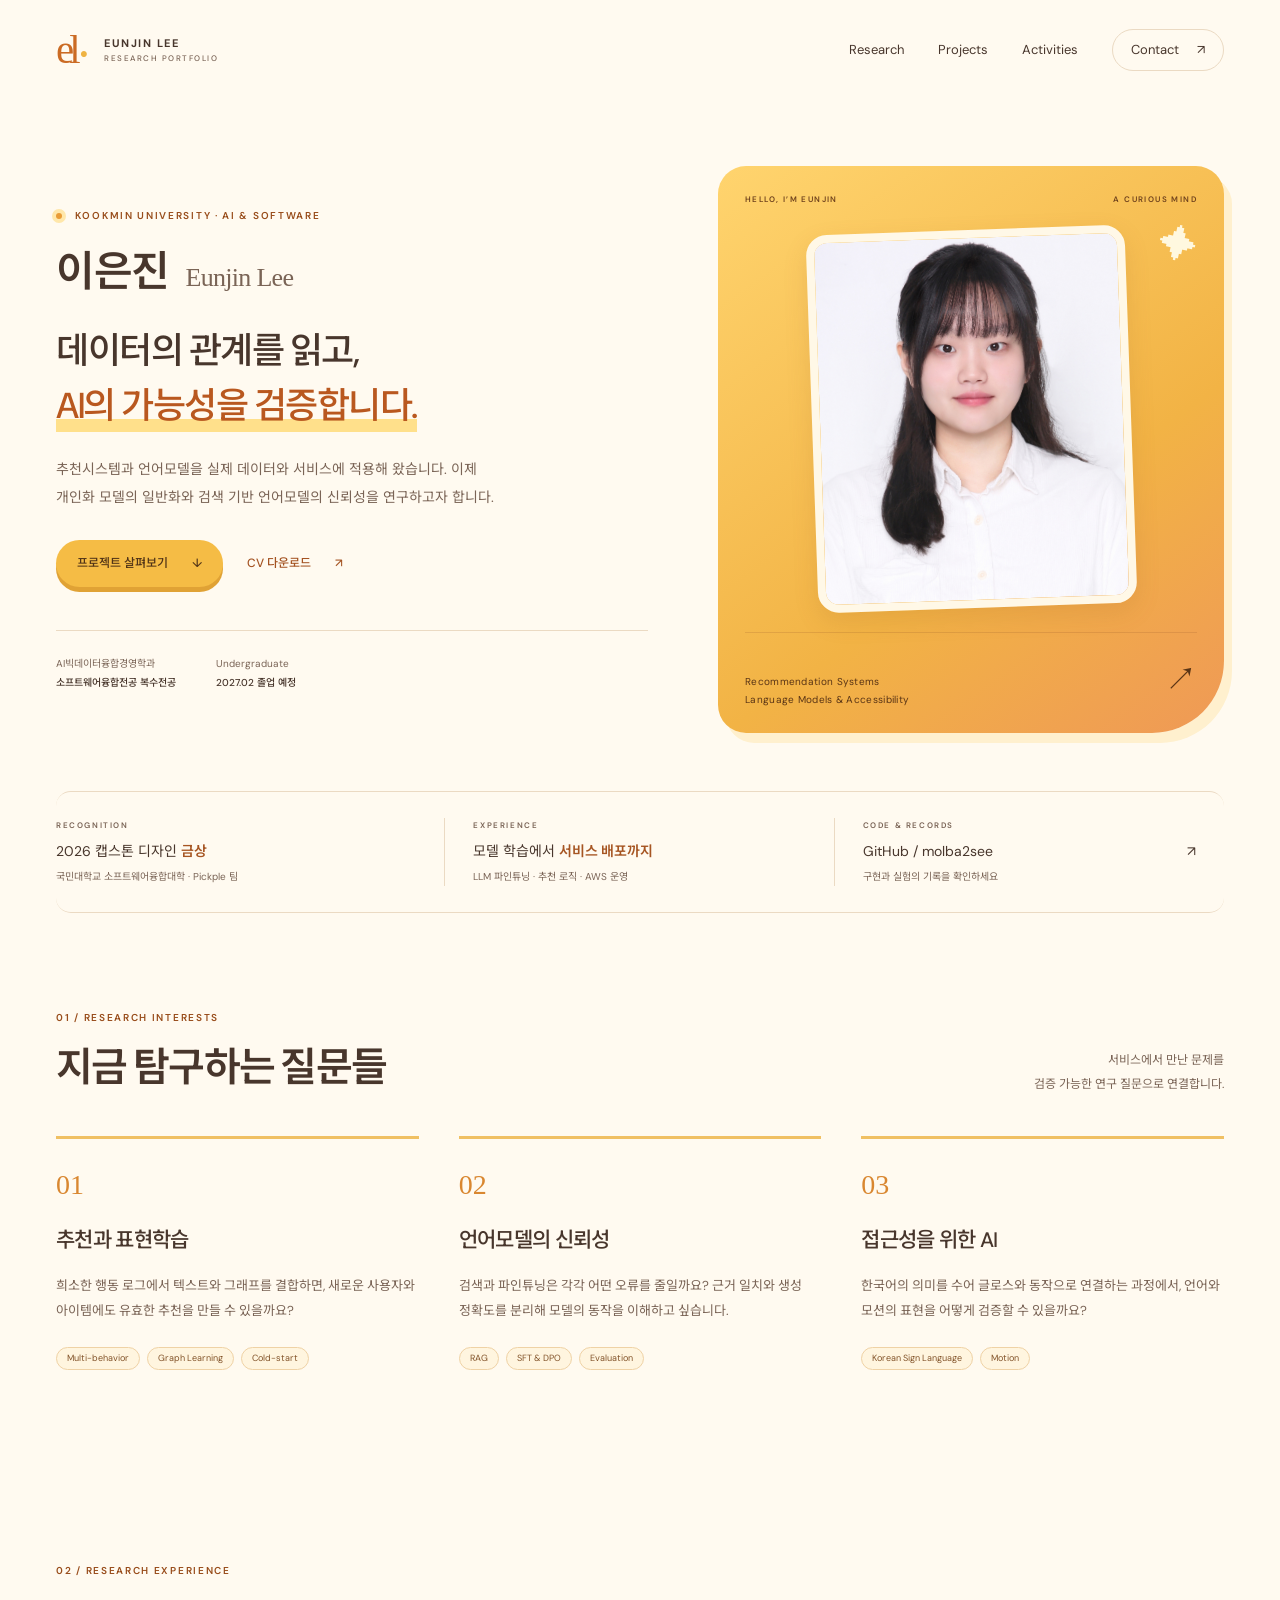
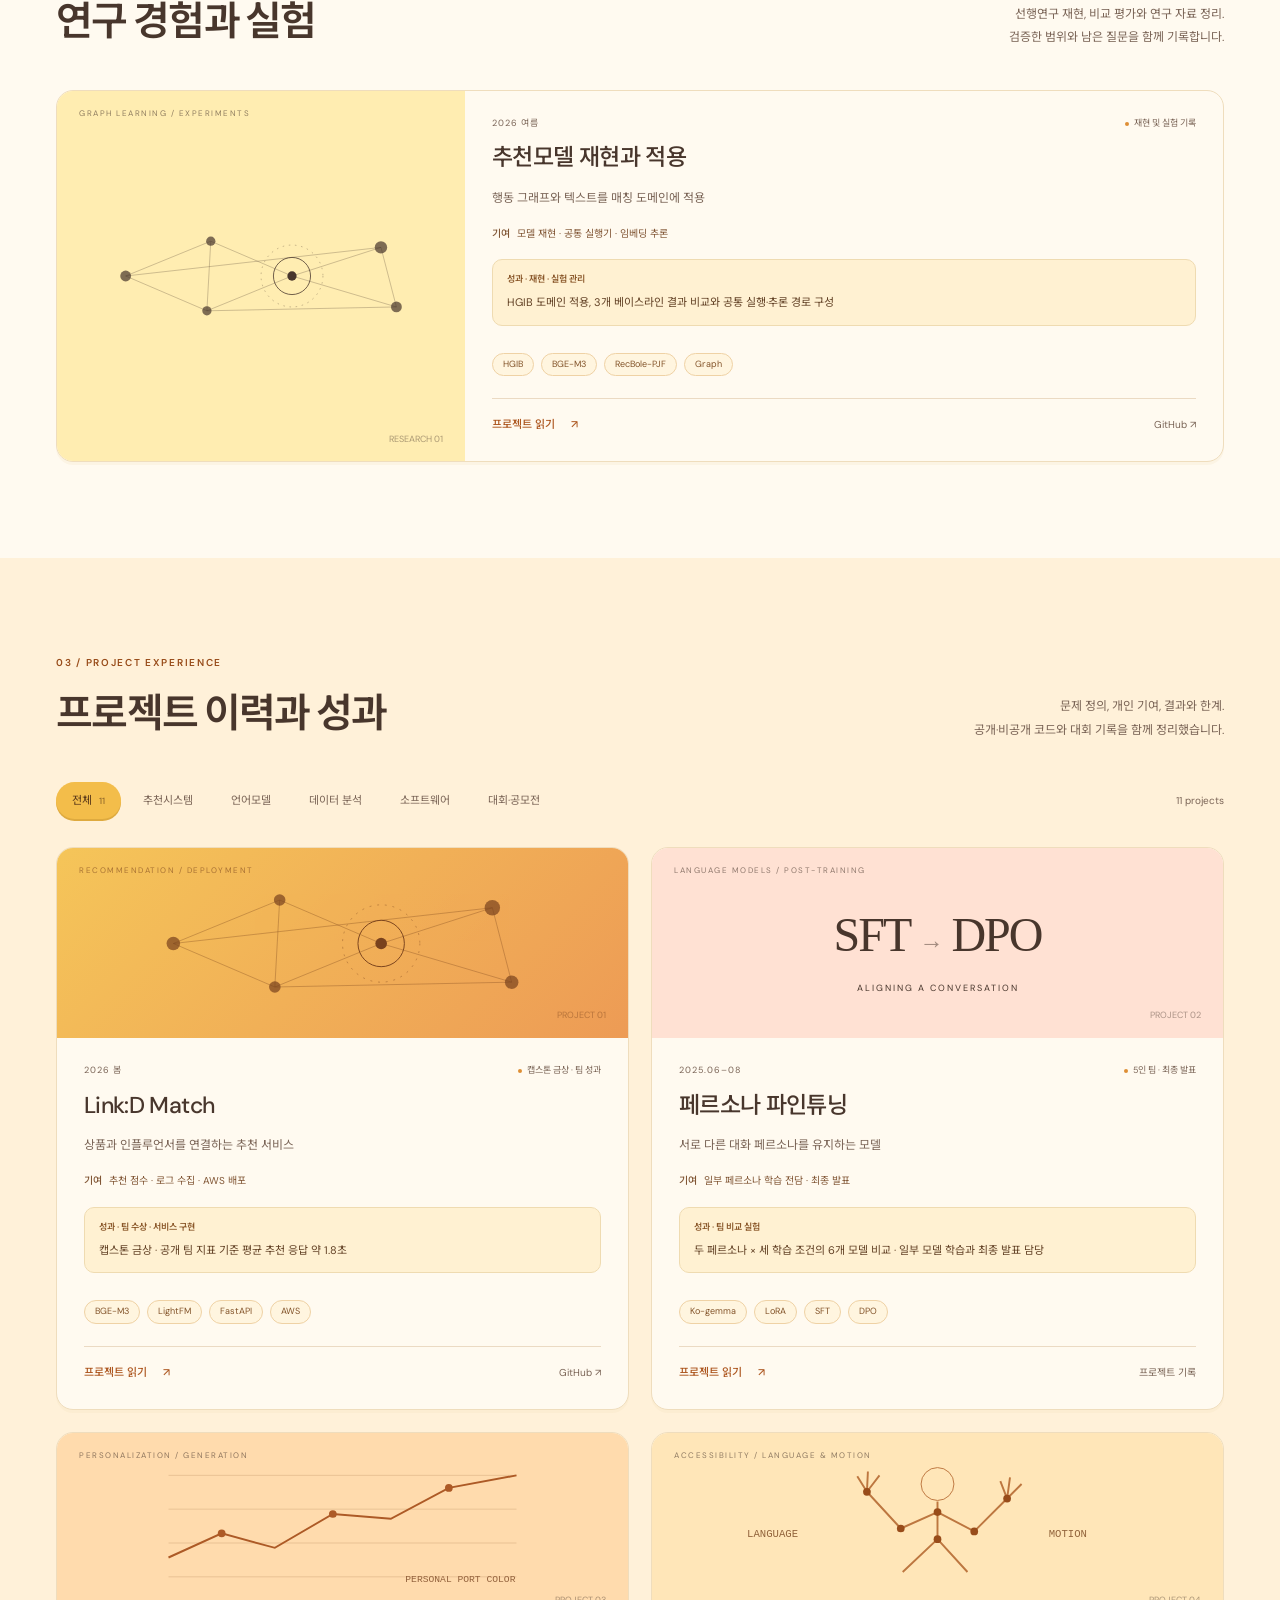
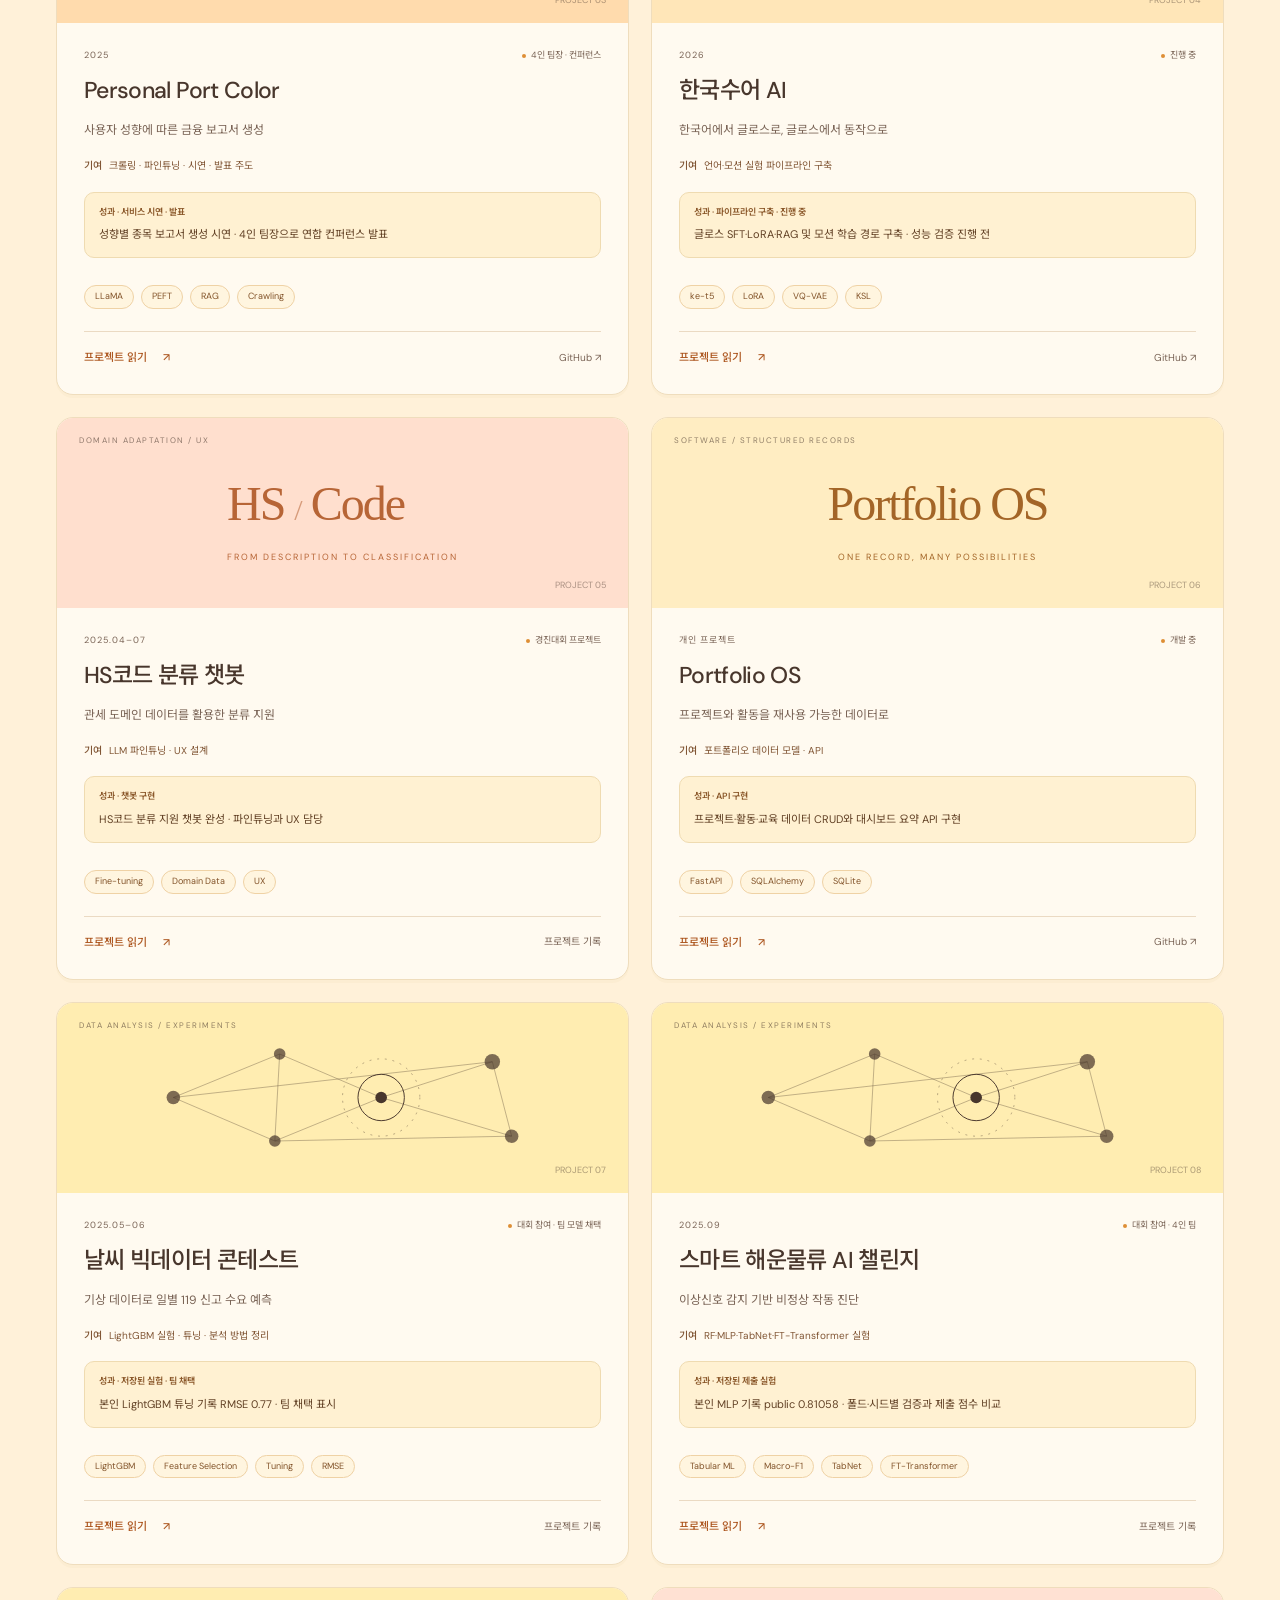
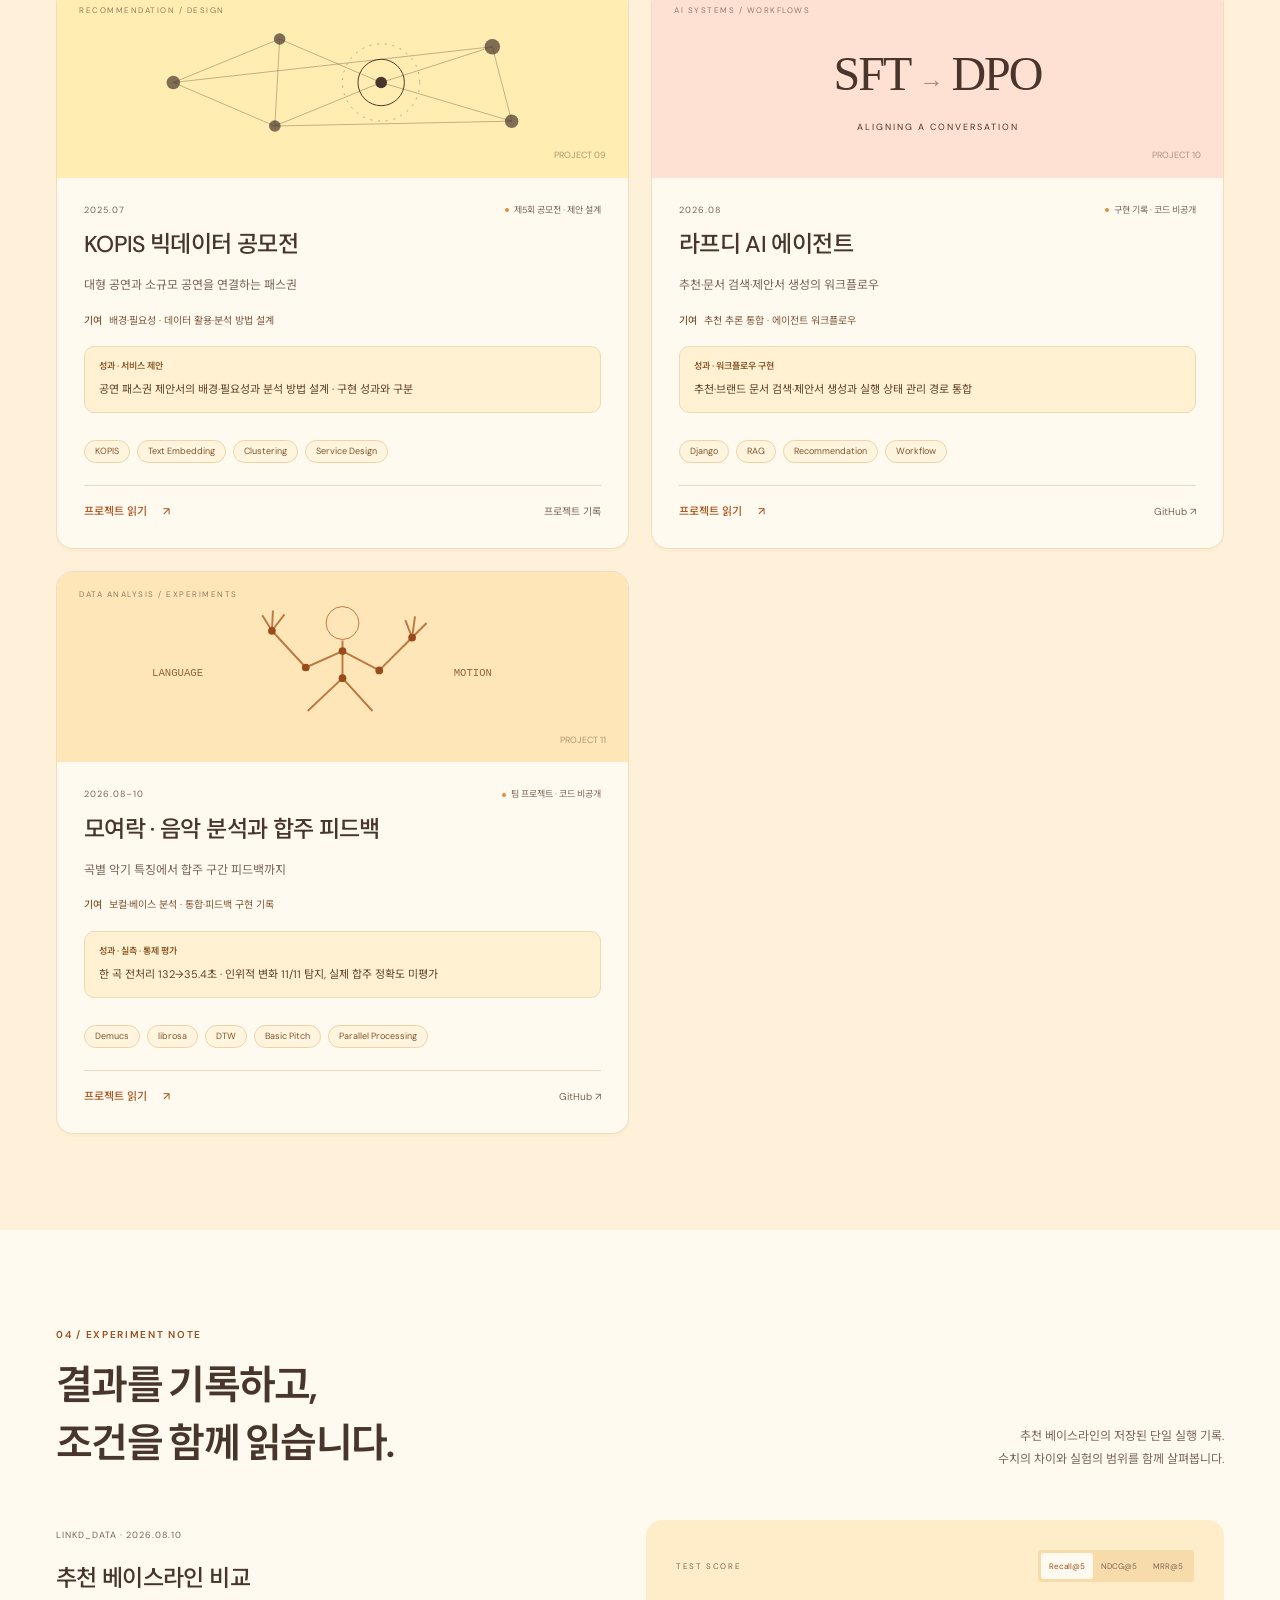
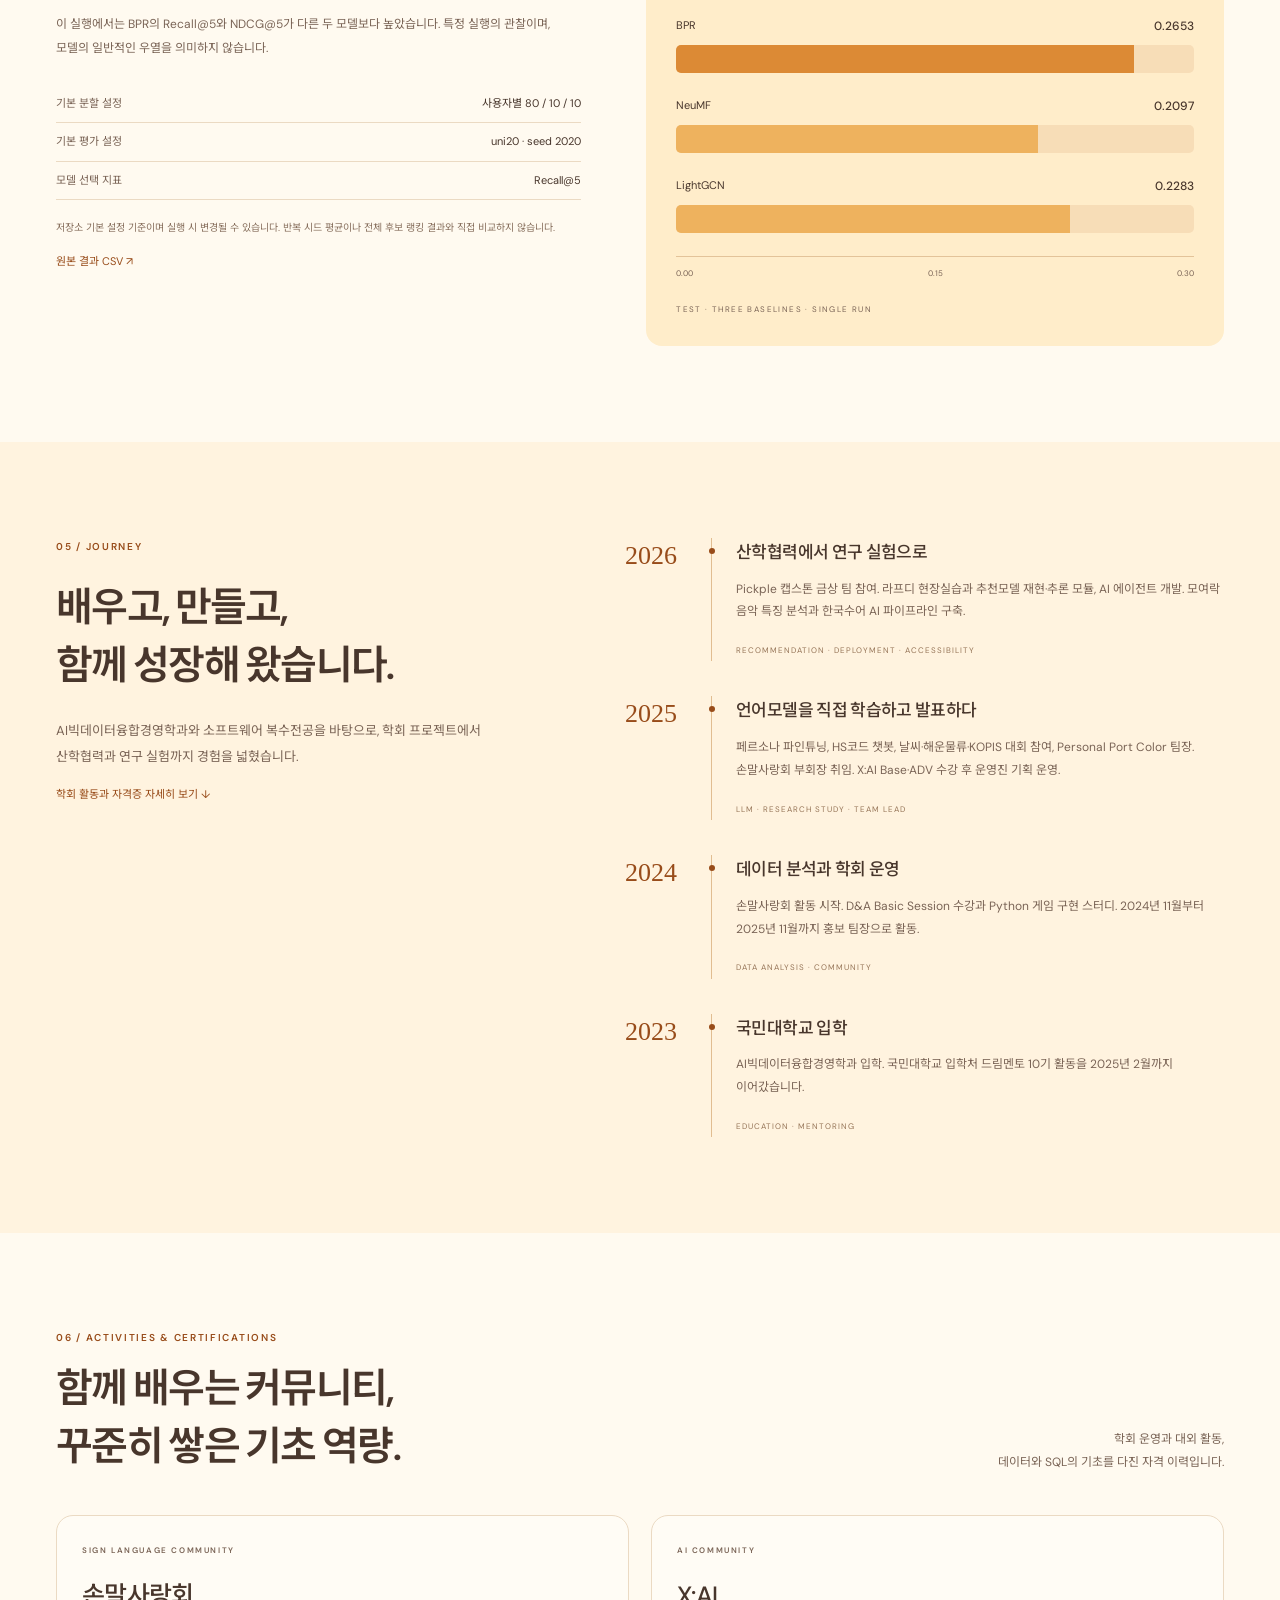
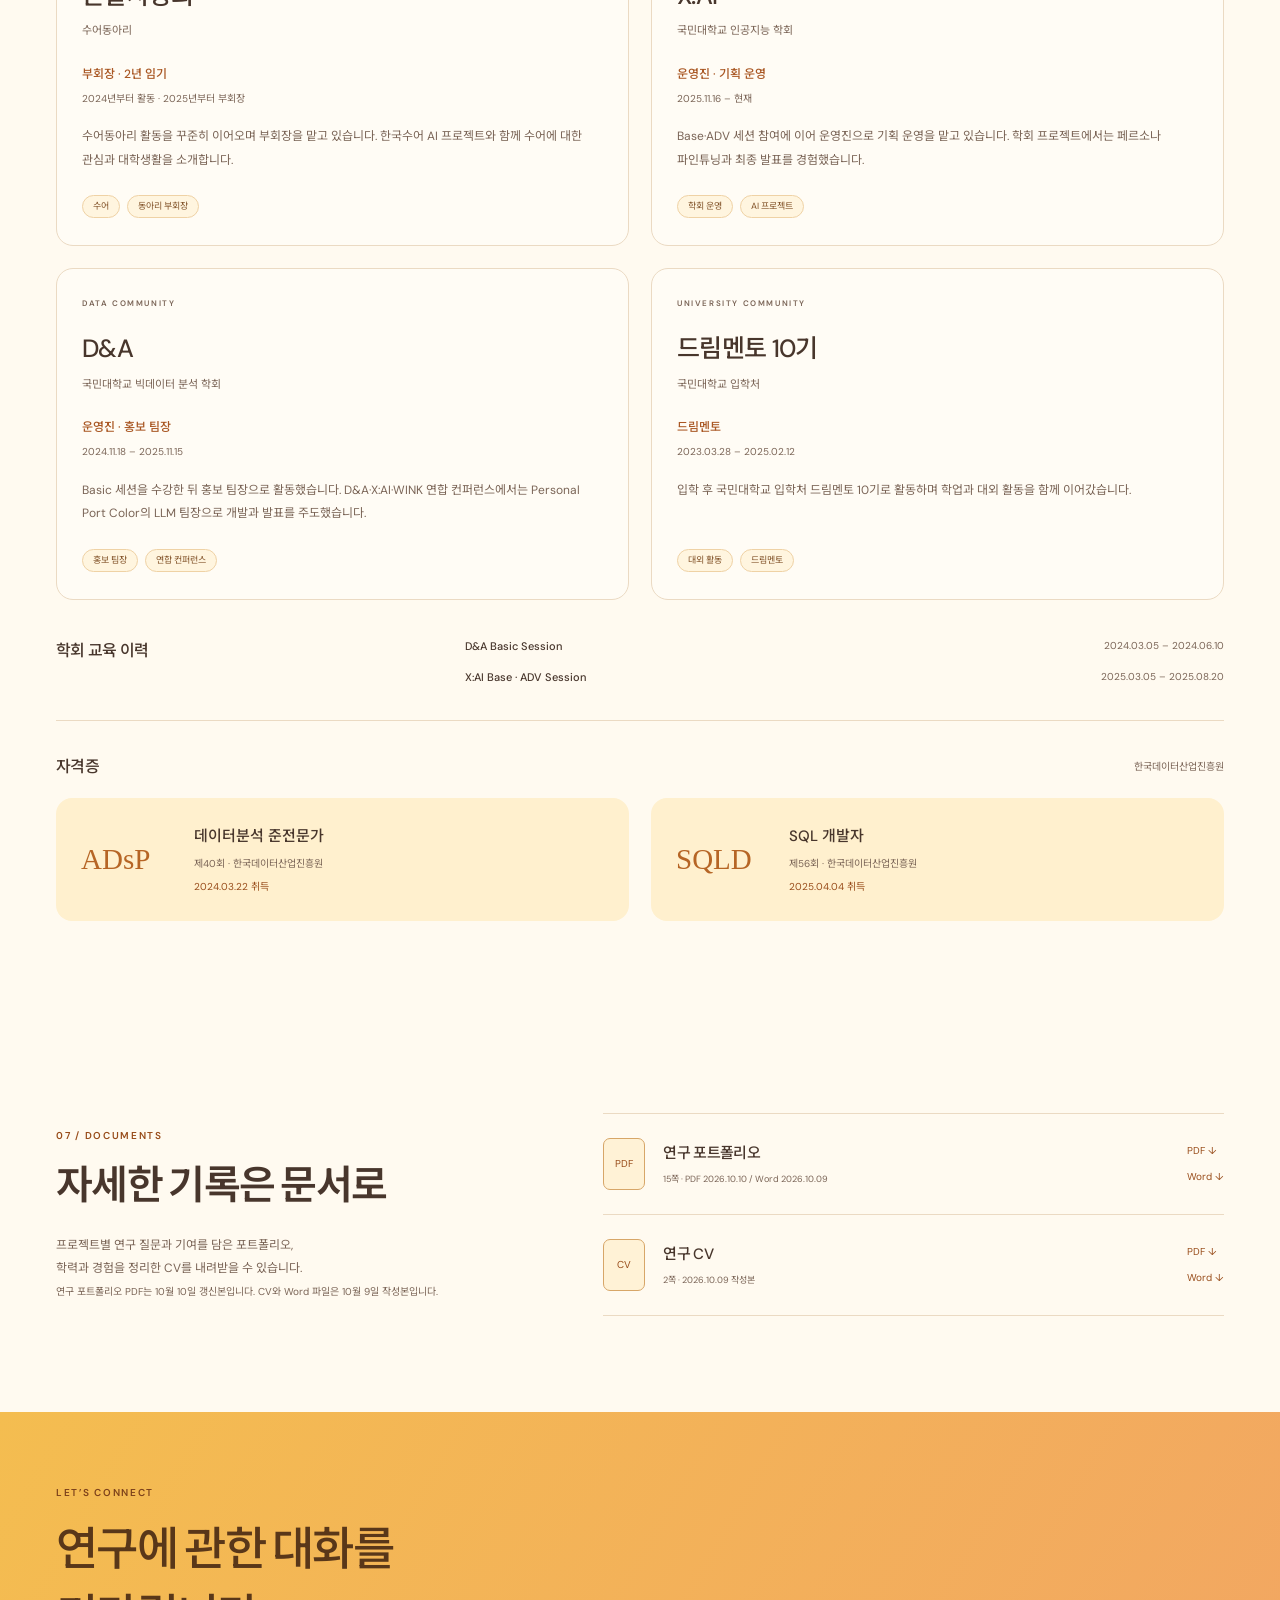
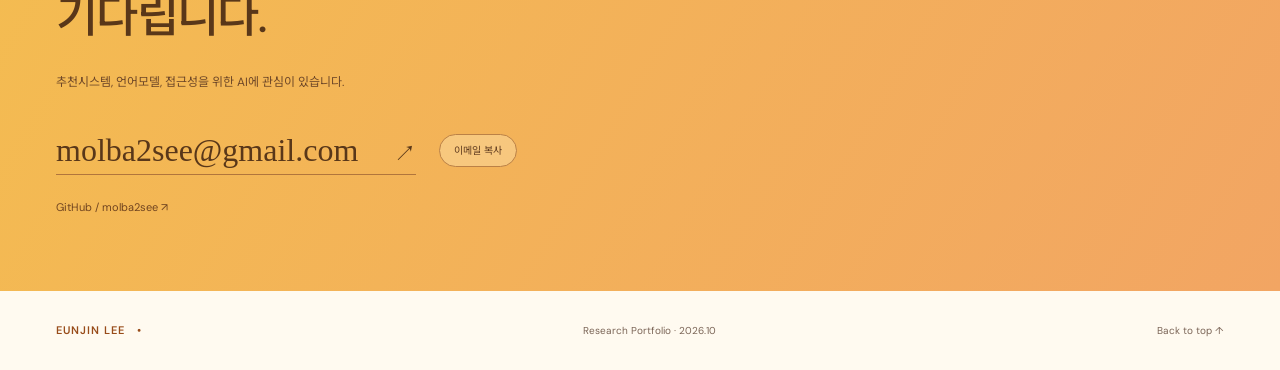
==== commit ea2e7421: "Separate research and project experience with verified outcomes and profile updates" ====
--- a/index.html
+++ b/index.html
@@ -26,18 +26,9 @@
    <div class="hero-actions"><a class="button primary" href="#projects">프로젝트 살펴보기 <span>↓</span></a><a class="button text-button" href="assets/research-portfolio.pdf" download="이은진_연구포트폴리오.pdf">CV 다운로드 <span>↗</span></a></div>
    <div class="hero-meta"><span>AI빅데이터융합경영학과<br><b>소프트웨어융합전공 복수전공</b></span><span>Undergraduate<br><b>2027.02 졸업 예정</b></span></div>
   </div>
-  <div class="research-visual" role="img" aria-label="데이터, 언어, 사용자 노드가 연결된 연구 관심 분야 개념도">
-   <div class="visual-top"><span>CURIOUS MIND, BRIGHT IDEAS</span><span>FIG. 01</span></div>
-   <svg class="network" viewBox="0 0 480 470" aria-hidden="true">
-    <defs><pattern id="grid" width="24" height="24" patternUnits="userSpaceOnUse"><circle cx="1" cy="1" r="1" fill="#ffffff" opacity=".09"/></pattern><radialGradient id="glow"><stop offset="0" stop-color="#fff4c9" stop-opacity=".14"/><stop offset="1" stop-color="#984c1a" stop-opacity="0"/></radialGradient></defs>
-    <rect width="480" height="470" fill="url(#grid)"/><circle cx="242" cy="224" r="185" fill="url(#glow)"/>
-    <g class="graph-lines" stroke="#8c531f" stroke-width="1" opacity=".55"><path d="M90 155L244 226L383 127L350 339L244 226L123 347L90 155L383 127M123 347L350 339M90 155L350 339M244 226L195 70M244 226L431 245M244 226L59 270"/></g>
-    <g fill="#fff2c0"><circle cx="195" cy="70" r="4"/><circle cx="431" cy="245" r="4"/><circle cx="59" cy="270" r="4"/></g>
-    <g fill="#fff0c6" stroke="#8c531f"><circle cx="90" cy="155" r="22"/><circle cx="383" cy="127" r="18"/><circle cx="350" cy="339" r="24"/><circle cx="123" cy="347" r="18"/></g>
-    <circle class="orbit" cx="244" cy="226" r="49" fill="none" stroke="#74451e" stroke-dasharray="3 7" opacity=".7"/><circle cx="244" cy="226" r="32" fill="#fff5d7"/>
-    <text x="244" y="232" text-anchor="middle" fill="#984c1a" font-size="17" font-family="Georgia,serif">AI</text>
-    <g fill="#603917" font-size="10" font-family="monospace" letter-spacing="2"><text x="49" y="113">DATA</text><text x="330" y="90">LANGUAGE</text><text x="315" y="388">PEOPLE</text><text x="70" y="388">CONTEXT</text></g>
-   </svg>
+  <div class="research-visual portrait-panel">
+   <div class="visual-top"><span>HELLO, I’M EUNJIN</span><span>A CURIOUS MIND</span></div>
+   <figure class="portrait-frame"><img src="assets/eunjin-portrait.jpg" alt="이은진 프로필 사진" width="2756" height="3543" fetchpriority="high"></figure>
    <div class="visual-bottom"><span>Recommendation Systems<br>Language Models & Accessibility</span><span class="visual-arrow">↗</span></div>
   </div>
  </section>
@@ -52,27 +43,33 @@
   </div>
  </section>
 
+ <section class="section wrap research-experience-section" id="research-experience">
+  <div class="section-heading"><div><p class="eyebrow">02 / RESEARCH EXPERIENCE</p><h2>연구 경험과 실험</h2></div><p>선행연구 재현, 비교 평가와 연구 자료 정리.<br>검증한 범위와 남은 질문을 함께 기록합니다.</p></div>
+  <div class="project-grid" id="research-experience-grid"></div>
+ </section>
+
  <section class="section projects-section" id="projects"><div class="wrap">
-  <div class="section-heading"><div><p class="eyebrow">02 / SELECTED WORK</p><h2>프로젝트와 실험 기록</h2></div><p>문제 정의, 개인 기여, 결과와 한계.<br>공개·비공개 코드와 대회 기록을 함께 정리했습니다.</p></div>
-  <div class="project-toolbar"><div class="filters" role="group" aria-label="프로젝트 분야 필터"><button class="active" data-filter="all" aria-pressed="true">전체 <span>12</span></button><button data-filter="recommendation" aria-pressed="false">추천시스템</button><button data-filter="language" aria-pressed="false">언어모델</button><button data-filter="analysis" aria-pressed="false">데이터 분석</button><button data-filter="software" aria-pressed="false">소프트웨어</button><button data-filter="competition" aria-pressed="false">대회·공모전</button></div><span id="project-count" aria-live="polite">12 projects</span></div>
+  <div class="section-heading"><div><p class="eyebrow">03 / PROJECT EXPERIENCE</p><h2>프로젝트 이력과 성과</h2></div><p>문제 정의, 개인 기여, 결과와 한계.<br>공개·비공개 코드와 대회 기록을 함께 정리했습니다.</p></div>
+  <div class="project-toolbar"><div class="filters" role="group" aria-label="프로젝트 분야 필터"><button class="active" data-filter="all" aria-pressed="true">전체 <span>11</span></button><button data-filter="recommendation" aria-pressed="false">추천시스템</button><button data-filter="language" aria-pressed="false">언어모델</button><button data-filter="analysis" aria-pressed="false">데이터 분석</button><button data-filter="software" aria-pressed="false">소프트웨어</button><button data-filter="competition" aria-pressed="false">대회·공모전</button></div><span id="project-count" aria-live="polite">11 projects</span></div>
   <div class="project-grid" id="project-grid"></div>
  </div></section>
 
  <section class="section wrap evidence-section" id="experiments">
-  <div class="section-heading"><div><p class="eyebrow">03 / EXPERIMENT NOTE</p><h2>결과를 기록하고,<br>조건을 함께 읽습니다.</h2></div><p>추천 베이스라인의 저장된 단일 실행 기록.<br>수치의 차이와 실험의 범위를 함께 살펴봅니다.</p></div>
+  <div class="section-heading"><div><p class="eyebrow">04 / EXPERIMENT NOTE</p><h2>결과를 기록하고,<br>조건을 함께 읽습니다.</h2></div><p>추천 베이스라인의 저장된 단일 실행 기록.<br>수치의 차이와 실험의 범위를 함께 살펴봅니다.</p></div>
   <div class="experiment-layout"><div class="experiment-info"><span class="note-label">LINKD_DATA · 2026.08.10</span><h3>추천 베이스라인 비교</h3><p>이 실행에서는 BPR의 Recall@5와 NDCG@5가 다른 두 모델보다 높았습니다. 특정 실행의 관찰이며, 모델의 일반적인 우열을 의미하지 않습니다.</p><dl><div><dt>기본 분할 설정</dt><dd>사용자별 80 / 10 / 10</dd></div><div><dt>기본 평가 설정</dt><dd>uni20 · seed 2020</dd></div><div><dt>모델 선택 지표</dt><dd>Recall@5</dd></div></dl><p class="fine-print">저장소 기본 설정 기준이며 실행 시 변경될 수 있습니다. 반복 시드 평균이나 전체 후보 랭킹 결과와 직접 비교하지 않습니다.</p><a class="inline-link" href="https://github.com/molba2see/RecBole/blob/main/results/full_run_retry/model_results.csv" target="_blank" rel="noopener noreferrer">원본 결과 CSV ↗</a></div>
    <div class="chart-panel"><div class="chart-header"><span>TEST SCORE</span><div class="metric-switch" role="group" aria-label="평가 지표 선택"><button class="active" data-metric="recall" aria-pressed="true">Recall@5</button><button data-metric="ndcg" aria-pressed="false">NDCG@5</button><button data-metric="mrr" aria-pressed="false">MRR@5</button></div></div><div id="chart" class="bars" aria-live="polite"></div><div class="chart-axis"><span>0.00</span><span>0.15</span><span>0.30</span></div><p class="chart-caption">TEST · THREE BASELINES · SINGLE RUN</p></div>
   </div>
  </section>
 
  <section class="section journey-section" id="journey"><div class="wrap journey-layout">
-  <div class="journey-intro"><p class="eyebrow">04 / JOURNEY</p><h2>배우고, 만들고,<br>함께 성장해 왔습니다.</h2><p>AI빅데이터융합경영학과와 소프트웨어 복수전공을 바탕으로, 학회 프로젝트에서 산학협력과 연구 실험까지 경험을 넓혔습니다.</p><a class="inline-link" href="#activities">학회 활동과 자격증 자세히 보기 ↓</a></div>
-  <ol class="timeline"><li><time>2026</time><div><h3>산학협력에서 연구 실험으로</h3><p>Pickple 캡스톤 금상 팀 참여. 라프디 현장실습과 추천모델 재현·추론 모듈, AI 에이전트 개발. 모여락 음악 특징 분석과 한국수어 AI 파이프라인 구축.</p><span>RECOMMENDATION · DEPLOYMENT · ACCESSIBILITY</span></div></li><li><time>2025</time><div><h3>언어모델을 직접 학습하고 발표하다</h3><p>페르소나 파인튜닝, HS코드 챗봇, 날씨·해운물류·KOPIS 대회 참여, Personal Port Color 팀장. X:AI Base·ADV 수강 후 운영진 기획 운영.</p><span>LLM · RESEARCH STUDY · TEAM LEAD</span></div></li><li><time>2024</time><div><h3>데이터 분석과 학회 운영</h3><p>D&A Basic Session 수강과 Python 게임 구현 스터디. 2024년 11월부터 2025년 11월까지 홍보 팀장으로 활동.</p><span>DATA ANALYSIS · COMMUNITY</span></div></li><li><time>2023</time><div><h3>국민대학교 입학</h3><p>AI빅데이터융합경영학과 입학. 국민대학교 입학처 드림멘토 10기 활동을 2025년 2월까지 이어갔습니다.</p><span>EDUCATION · MENTORING</span></div></li></ol>
+  <div class="journey-intro"><p class="eyebrow">05 / JOURNEY</p><h2>배우고, 만들고,<br>함께 성장해 왔습니다.</h2><p>AI빅데이터융합경영학과와 소프트웨어 복수전공을 바탕으로, 학회 프로젝트에서 산학협력과 연구 실험까지 경험을 넓혔습니다.</p><a class="inline-link" href="#activities">학회 활동과 자격증 자세히 보기 ↓</a></div>
+  <ol class="timeline"><li><time>2026</time><div><h3>산학협력에서 연구 실험으로</h3><p>Pickple 캡스톤 금상 팀 참여. 라프디 현장실습과 추천모델 재현·추론 모듈, AI 에이전트 개발. 모여락 음악 특징 분석과 한국수어 AI 파이프라인 구축.</p><span>RECOMMENDATION · DEPLOYMENT · ACCESSIBILITY</span></div></li><li><time>2025</time><div><h3>언어모델을 직접 학습하고 발표하다</h3><p>페르소나 파인튜닝, HS코드 챗봇, 날씨·해운물류·KOPIS 대회 참여, Personal Port Color 팀장. 손말사랑회 부회장 취임. X:AI Base·ADV 수강 후 운영진 기획 운영.</p><span>LLM · RESEARCH STUDY · TEAM LEAD</span></div></li><li><time>2024</time><div><h3>데이터 분석과 학회 운영</h3><p>손말사랑회 활동 시작. D&A Basic Session 수강과 Python 게임 구현 스터디. 2024년 11월부터 2025년 11월까지 홍보 팀장으로 활동.</p><span>DATA ANALYSIS · COMMUNITY</span></div></li><li><time>2023</time><div><h3>국민대학교 입학</h3><p>AI빅데이터융합경영학과 입학. 국민대학교 입학처 드림멘토 10기 활동을 2025년 2월까지 이어갔습니다.</p><span>EDUCATION · MENTORING</span></div></li></ol>
  </div></section>
 
  <section class="section wrap activities-section" id="activities" aria-labelledby="activities-title">
-  <div class="section-heading"><div><p class="eyebrow">05 / ACTIVITIES & CERTIFICATIONS</p><h2 id="activities-title">함께 배우는 커뮤니티,<br>꾸준히 쌓은 기초 역량.</h2></div><p>학회 운영과 대외 활동,<br>데이터와 SQL의 기초를 다진 자격 이력입니다.</p></div>
+  <div class="section-heading"><div><p class="eyebrow">06 / ACTIVITIES & CERTIFICATIONS</p><h2 id="activities-title">함께 배우는 커뮤니티,<br>꾸준히 쌓은 기초 역량.</h2></div><p>학회 운영과 대외 활동,<br>데이터와 SQL의 기초를 다진 자격 이력입니다.</p></div>
   <div class="activity-grid">
+   <article class="activity-card"><span class="mini-label">SIGN LANGUAGE COMMUNITY</span><h3>손말사랑회</h3><p class="activity-org">수어동아리</p><span class="activity-role">부회장 · 2년 임기</span><time>2024년부터 활동 · 2025년부터 부회장</time><p class="activity-description">수어동아리 활동을 꾸준히 이어오며 부회장을 맡고 있습니다. 한국수어 AI 프로젝트와 함께 수어에 대한 관심과 대학생활을 소개합니다.</p><div class="tags"><span>수어</span><span>동아리 부회장</span></div></article>
    <article class="activity-card"><span class="mini-label">AI COMMUNITY</span><h3>X:AI</h3><p class="activity-org">국민대학교 인공지능 학회</p><span class="activity-role">운영진 · 기획 운영</span><time datetime="2025-11-16">2025.11.16 – 현재</time><p class="activity-description">Base·ADV 세션 참여에 이어 운영진으로 기획 운영을 맡고 있습니다. 학회 프로젝트에서는 페르소나 파인튜닝과 최종 발표를 경험했습니다.</p><div class="tags"><span>학회 운영</span><span>AI 프로젝트</span></div></article>
    <article class="activity-card"><span class="mini-label">DATA COMMUNITY</span><h3>D&A</h3><p class="activity-org">국민대학교 빅데이터 분석 학회</p><span class="activity-role">운영진 · 홍보 팀장</span><time>2024.11.18 – 2025.11.15</time><p class="activity-description">Basic 세션을 수강한 뒤 홍보 팀장으로 활동했습니다. D&A·X:AI·WINK 연합 컨퍼런스에서는 Personal Port Color의 LLM 팀장으로 개발과 발표를 주도했습니다.</p><div class="tags"><span>홍보 팀장</span><span>연합 컨퍼런스</span></div></article>
    <article class="activity-card"><span class="mini-label">UNIVERSITY COMMUNITY</span><h3>드림멘토 10기</h3><p class="activity-org">국민대학교 입학처</p><span class="activity-role">드림멘토</span><time>2023.03.28 – 2025.02.12</time><p class="activity-description">입학 후 국민대학교 입학처 드림멘토 10기로 활동하며 학업과 대외 활동을 함께 이어갔습니다.</p><div class="tags"><span>대외 활동</span><span>드림멘토</span></div></article>
@@ -85,7 +82,7 @@
   </div>
  </section>
 
- <section class="section wrap documents-section" id="documents"><div><p class="eyebrow">06 / DOCUMENTS</p><h2>자세한 기록은 문서로</h2><p>프로젝트별 연구 질문과 기여를 담은 포트폴리오,<br>학력과 경험을 정리한 CV를 내려받을 수 있습니다.<br><small>연구 포트폴리오 PDF는 10월 10일 갱신본입니다. CV와 Word 파일은 10월 9일 작성본입니다.</small></p></div><div class="document-list"><article><span class="file-icon">PDF</span><div><h3>연구 포트폴리오</h3><p>15쪽 · PDF 2026.10.10 / Word 2026.10.09</p></div><div><a href="assets/research-portfolio.pdf" download aria-label="연구 포트폴리오 PDF 다운로드">PDF ↓</a><a href="assets/research-portfolio.docx" download aria-label="연구 포트폴리오 Word 다운로드">Word ↓</a></div></article><article><span class="file-icon">CV</span><div><h3>연구 CV</h3><p>2쪽 · 2026.10.09 작성본</p></div><div><a href="assets/research-cv.pdf" download aria-label="연구 CV PDF 다운로드">PDF ↓</a><a href="assets/research-cv.docx" download aria-label="연구 CV Word 다운로드">Word ↓</a></div></article></div></section>
+ <section class="section wrap documents-section" id="documents"><div><p class="eyebrow">07 / DOCUMENTS</p><h2>자세한 기록은 문서로</h2><p>프로젝트별 연구 질문과 기여를 담은 포트폴리오,<br>학력과 경험을 정리한 CV를 내려받을 수 있습니다.<br><small>연구 포트폴리오 PDF는 10월 10일 갱신본입니다. CV와 Word 파일은 10월 9일 작성본입니다.</small></p></div><div class="document-list"><article><span class="file-icon">PDF</span><div><h3>연구 포트폴리오</h3><p>15쪽 · PDF 2026.10.10 / Word 2026.10.09</p></div><div><a href="assets/research-portfolio.pdf" download aria-label="연구 포트폴리오 PDF 다운로드">PDF ↓</a><a href="assets/research-portfolio.docx" download aria-label="연구 포트폴리오 Word 다운로드">Word ↓</a></div></article><article><span class="file-icon">CV</span><div><h3>연구 CV</h3><p>2쪽 · 2026.10.09 작성본</p></div><div><a href="assets/research-cv.pdf" download aria-label="연구 CV PDF 다운로드">PDF ↓</a><a href="assets/research-cv.docx" download aria-label="연구 CV Word 다운로드">Word ↓</a></div></article></div></section>
 
  <section class="contact-section" id="contact"><div class="wrap"><p class="eyebrow">LET’S CONNECT</p><h2>연구에 관한 대화를<br>기다립니다.</h2><p>추천시스템, 언어모델, 접근성을 위한 AI에 관심이 있습니다.</p><div class="contact-actions"><a href="mailto:molba2see@gmail.com">molba2see@gmail.com <span>↗</span></a><button id="copy-email">이메일 복사</button><span id="copy-status" role="status"></span></div><a class="contact-github" href="https://github.com/molba2see" target="_blank" rel="noopener noreferrer">GitHub / molba2see ↗</a></div></section>
 </main>
--- a/style.css
+++ b/style.css
@@ -22,3 +22,6 @@
 @media(prefers-reduced-motion:reduce){.button{transition:none}.primary:hover{transform:none}}
 
 .graph-lines{fill:none}.status:before{background:#de8e35}
+
+.portrait-panel{justify-content:space-between}.portrait-frame{width:63%;margin:24px auto;aspect-ratio:2756/3543;border:8px solid #fff8e7;border-radius:21px;overflow:hidden;box-shadow:0 9px 25px #9b5c2325;transform:rotate(-2deg)}.portrait-frame img{display:block;width:100%;height:100%;object-fit:cover}.portrait-panel .visual-bottom{margin-bottom:24px}.outcome-box{background:#fff1d2;border:1px solid #efdbb1;border-radius:10px;padding:12px 14px;margin:12px 0}.outcome-box>span{font-size:9px;display:block;color:#8a5729;font-weight:600}.outcome-box p{font-size:11px;line-height:1.8;margin-top:5px;color:#624125;word-break:keep-all}.activity-grid{grid-template-columns:repeat(2,1fr)}#research-experience-grid{grid-template-columns:1fr}#research-experience-grid .project-card{display:grid;grid-template-columns:.7fr 1.3fr}#research-experience-grid .project-art{height:auto;min-height:270px}#research-experience-grid .project-art svg{height:200px}
+@media(max-width:760px){.portrait-panel{aspect-ratio:auto;max-height:none}.portrait-frame{width:62%;margin:22px auto}.activity-grid{grid-template-columns:1fr}#research-experience-grid .project-card{display:flex}#research-experience-grid .project-art{min-height:165px;height:165px}.portrait-panel .visual-bottom{margin-bottom:22px}}
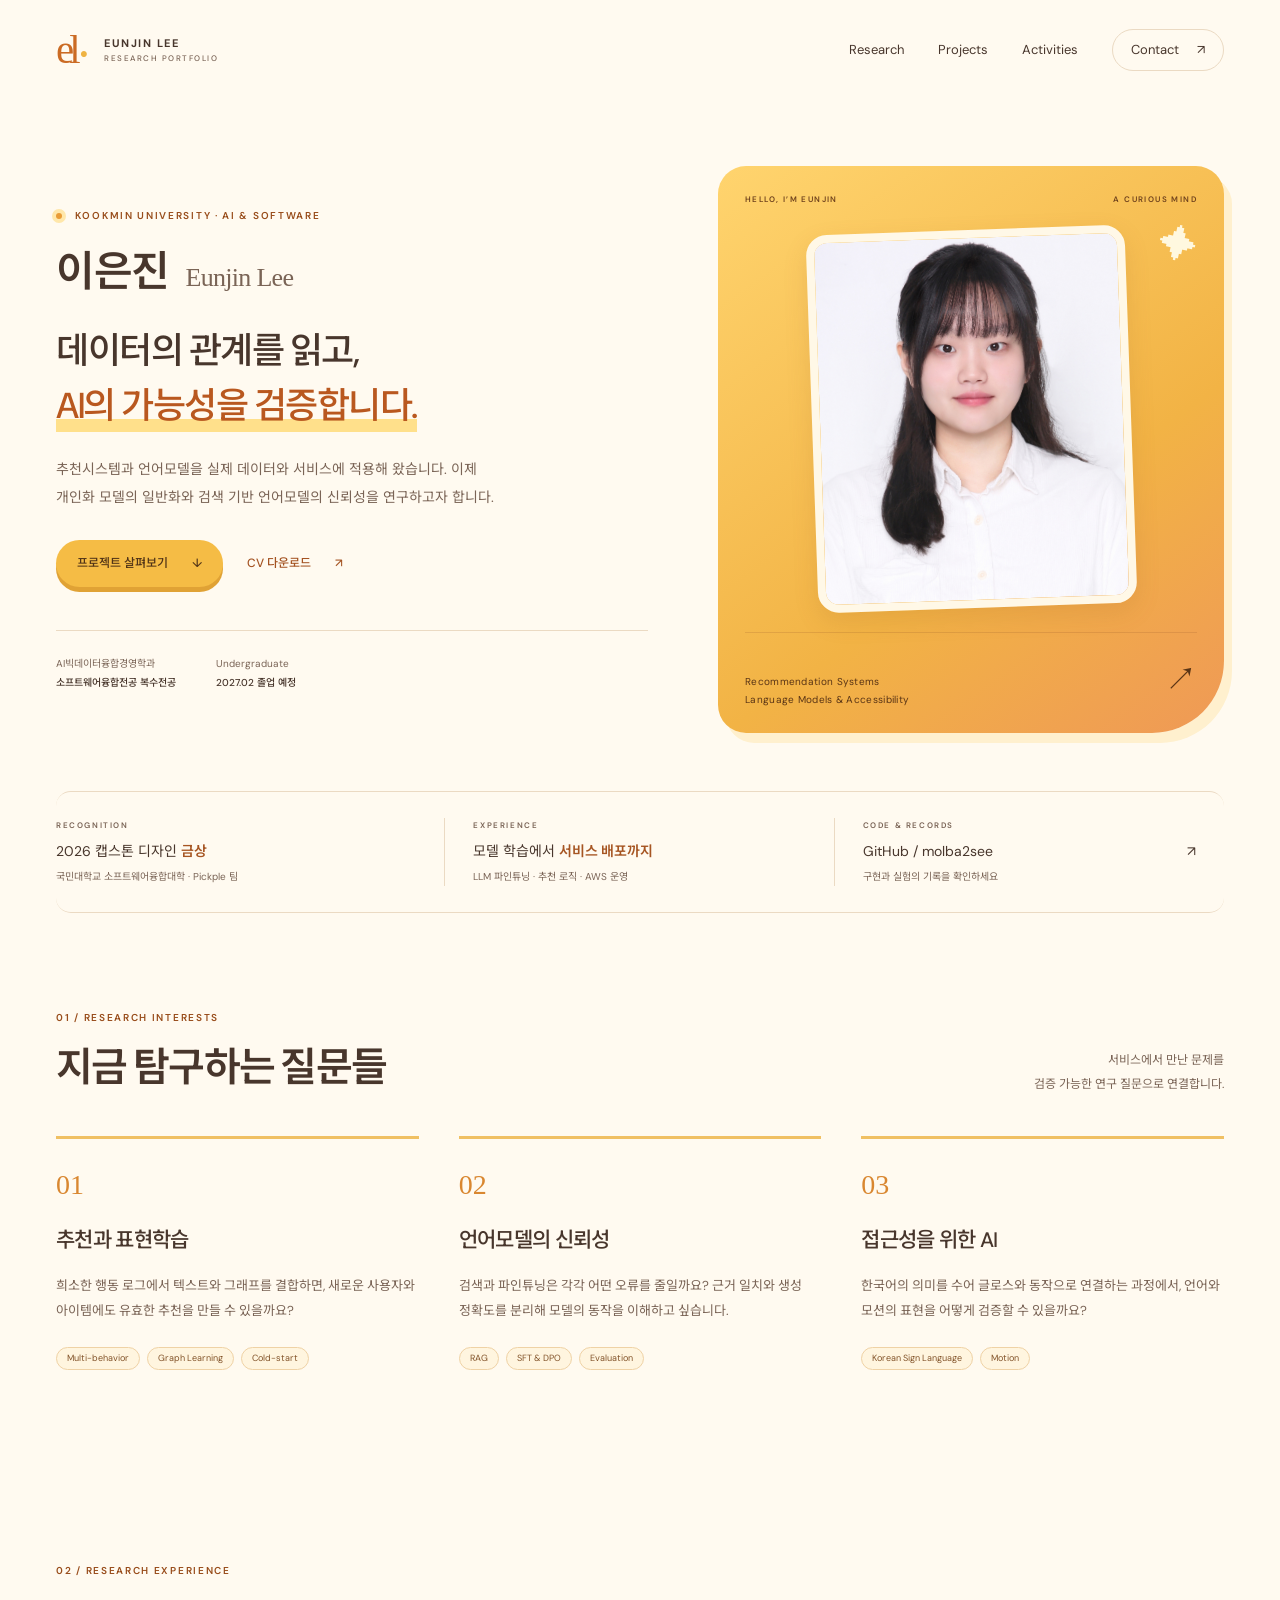
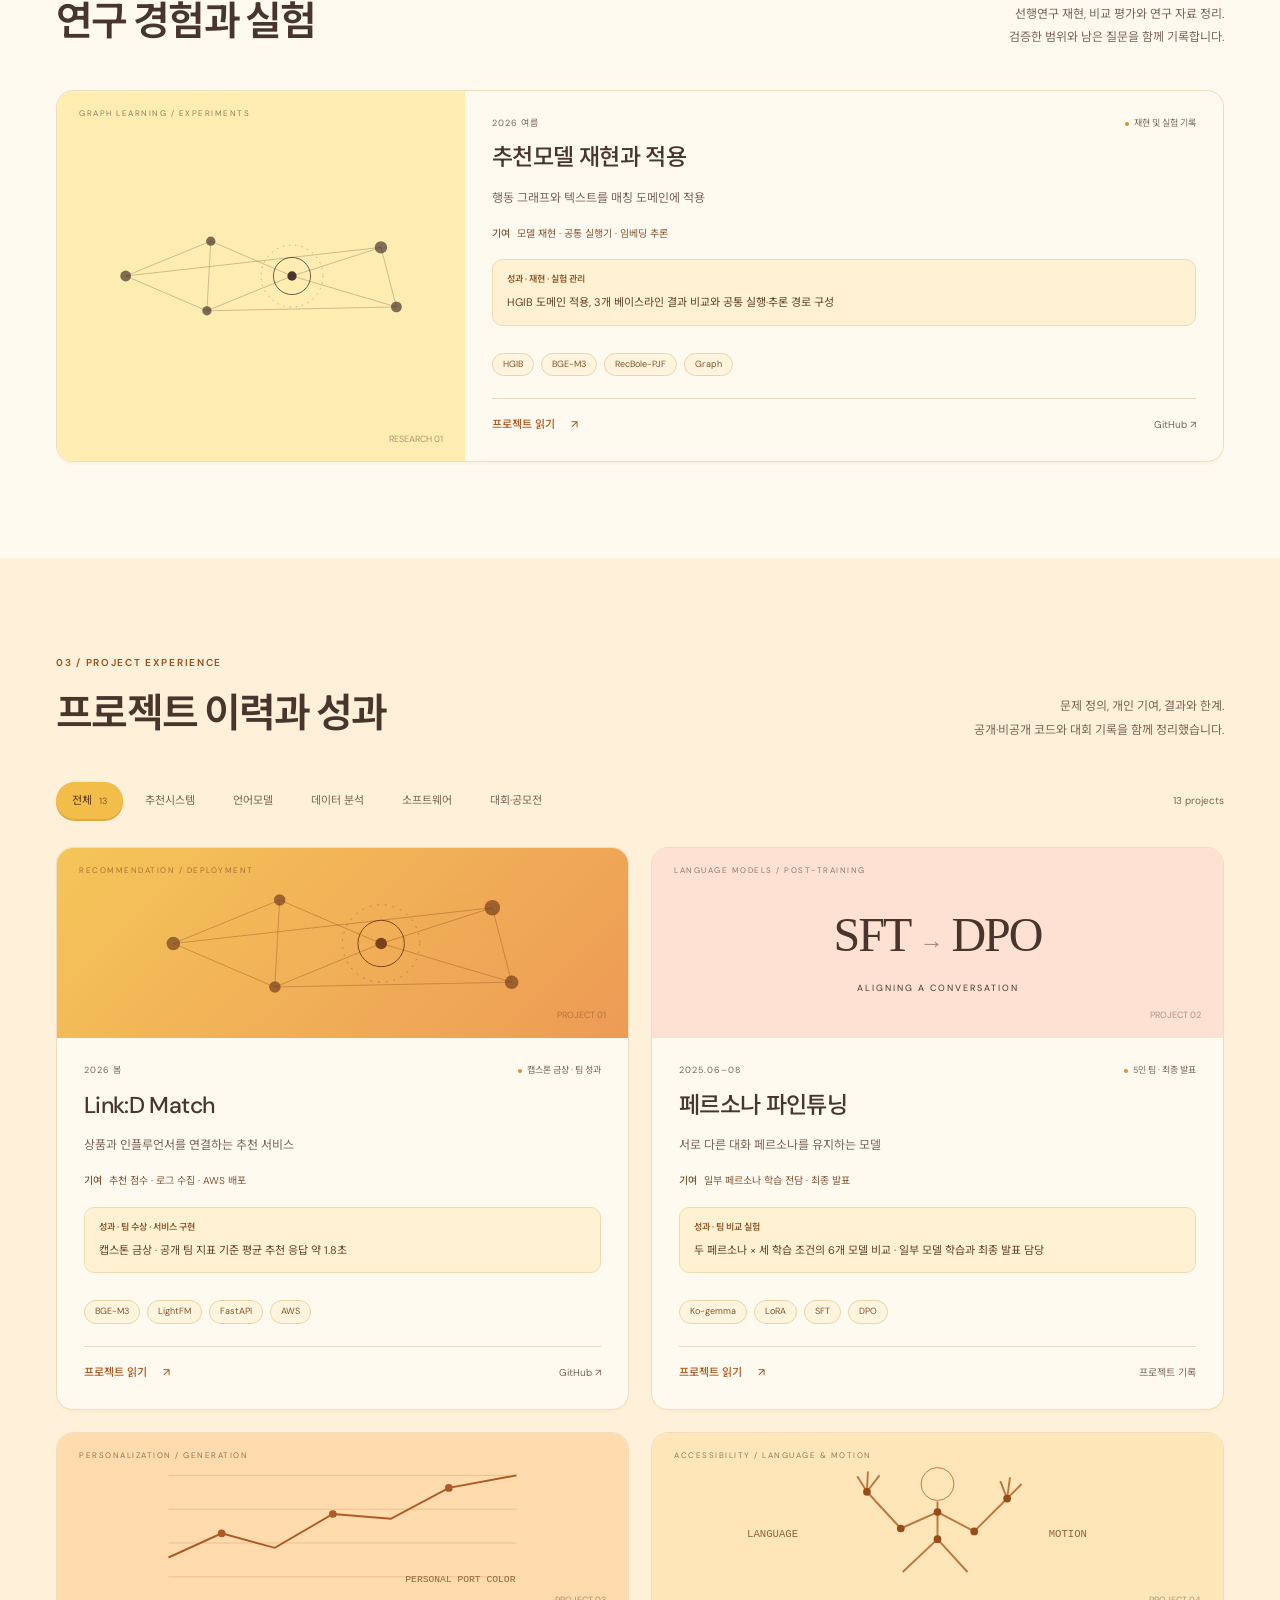
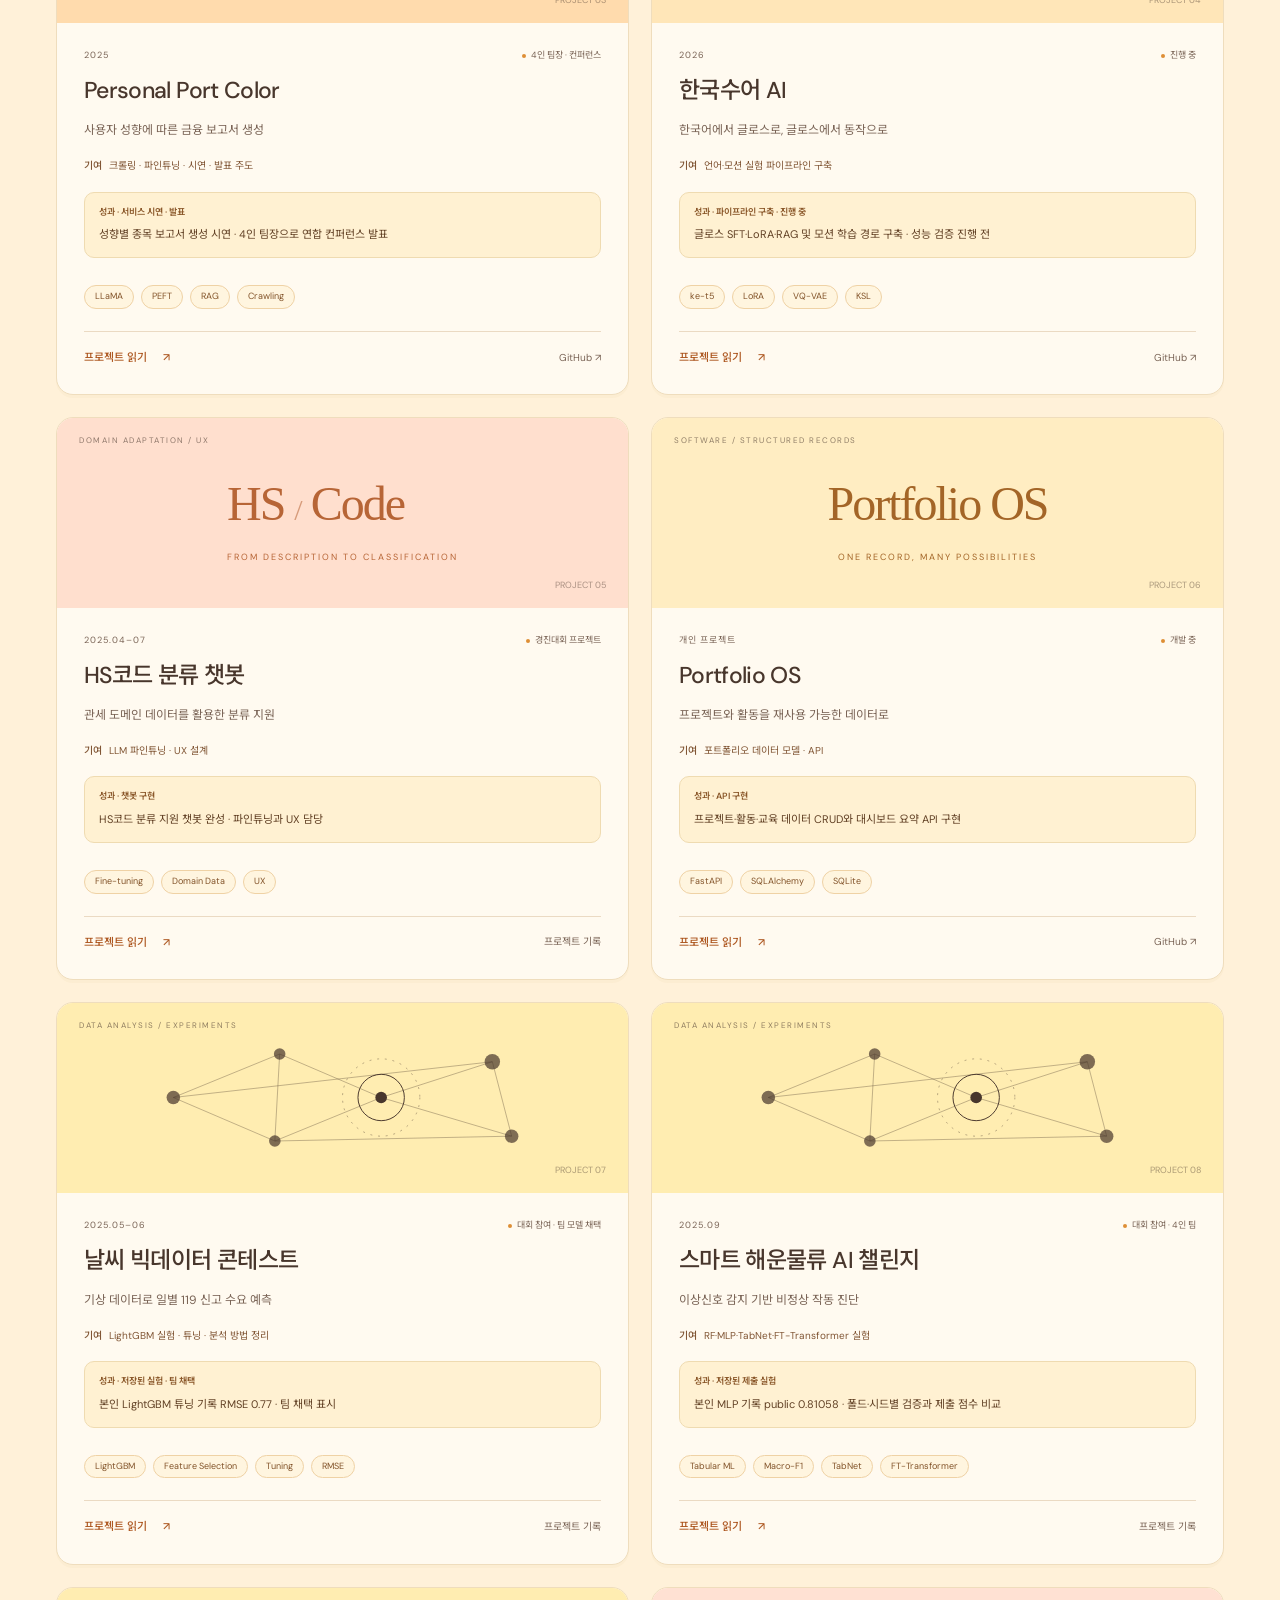
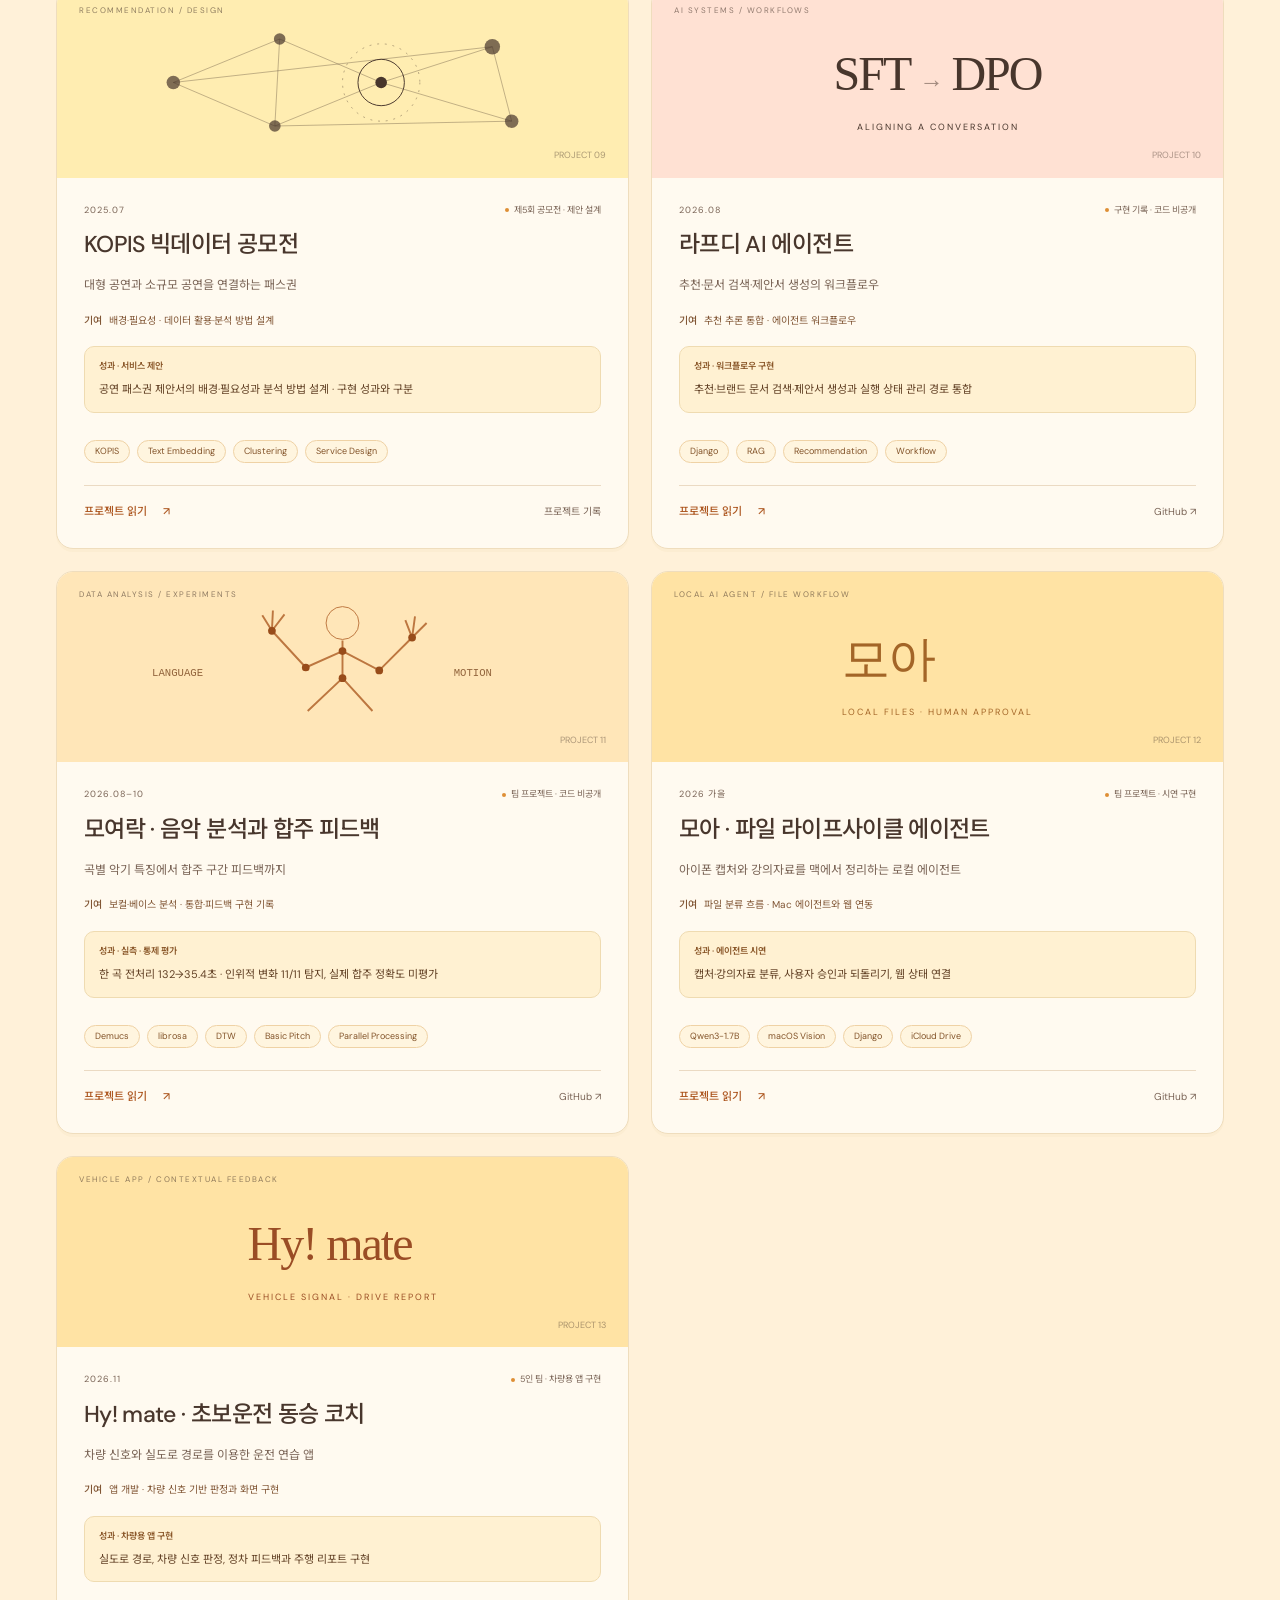
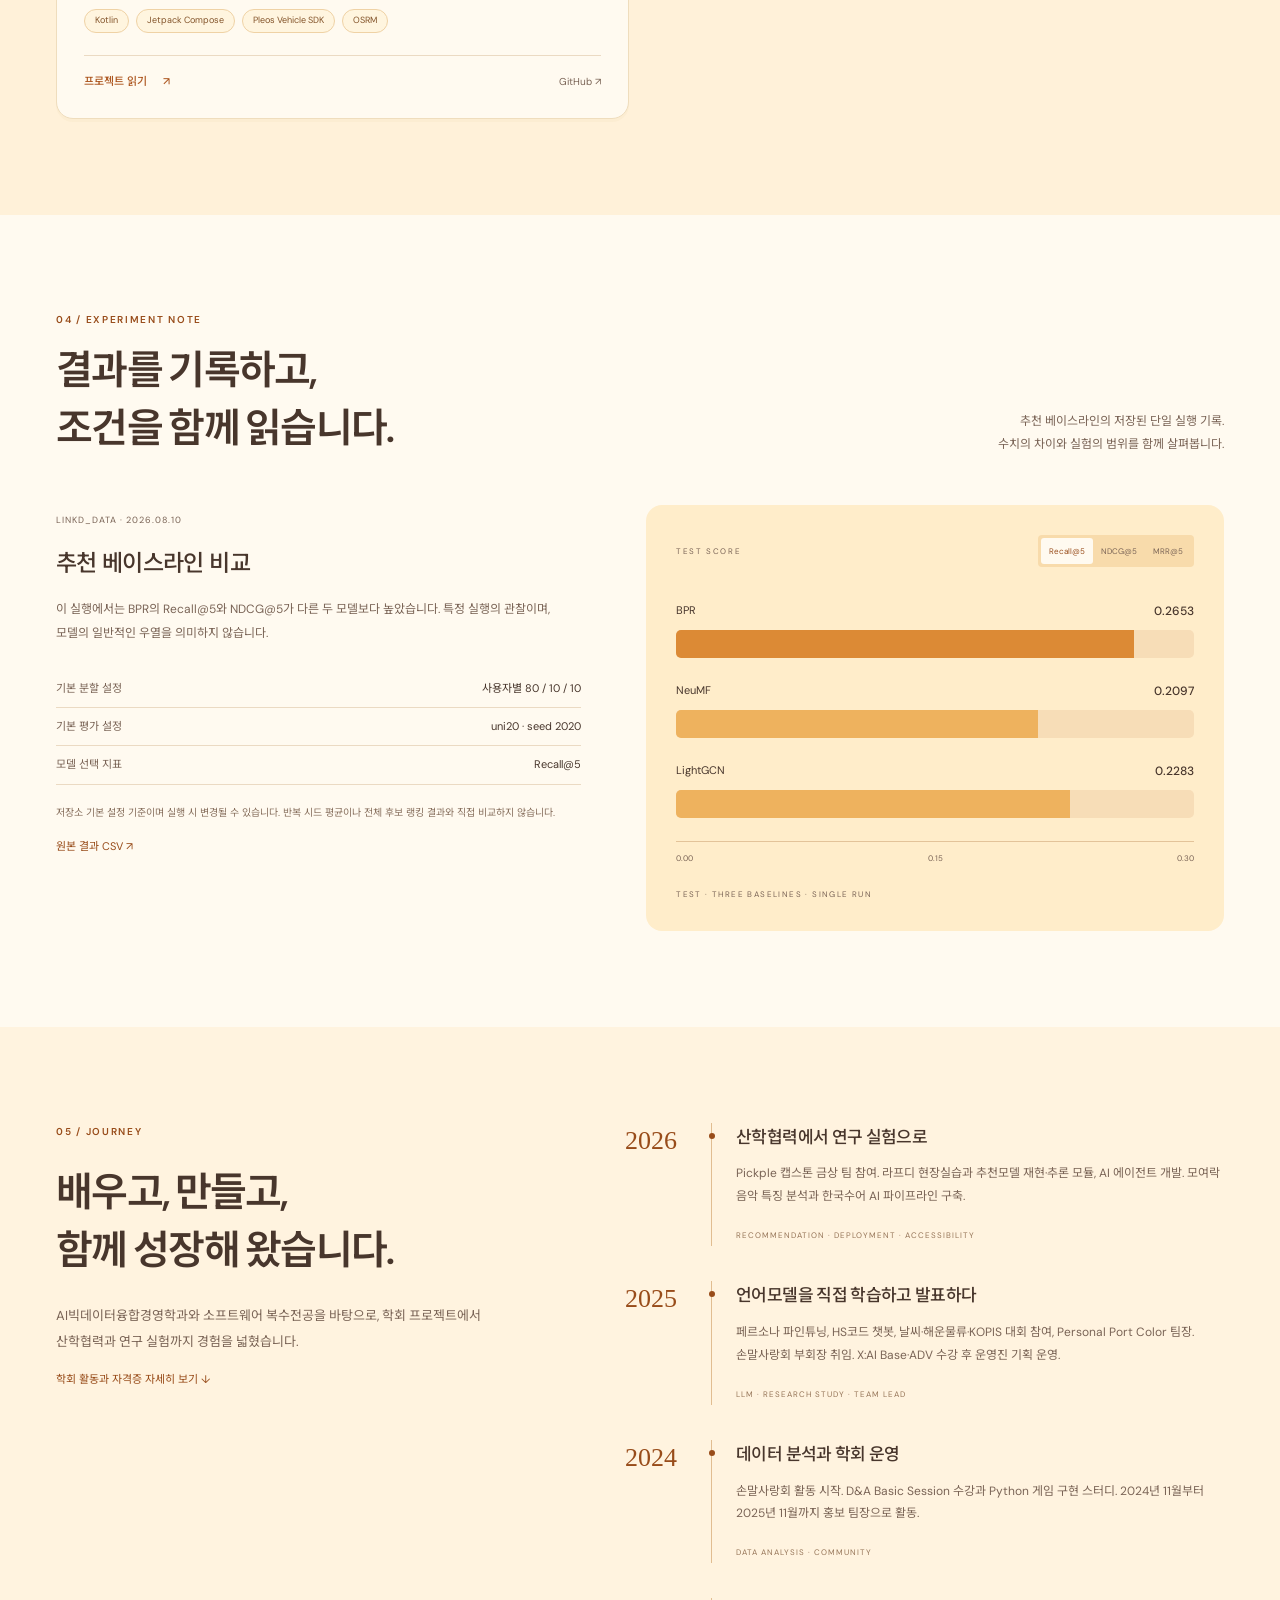
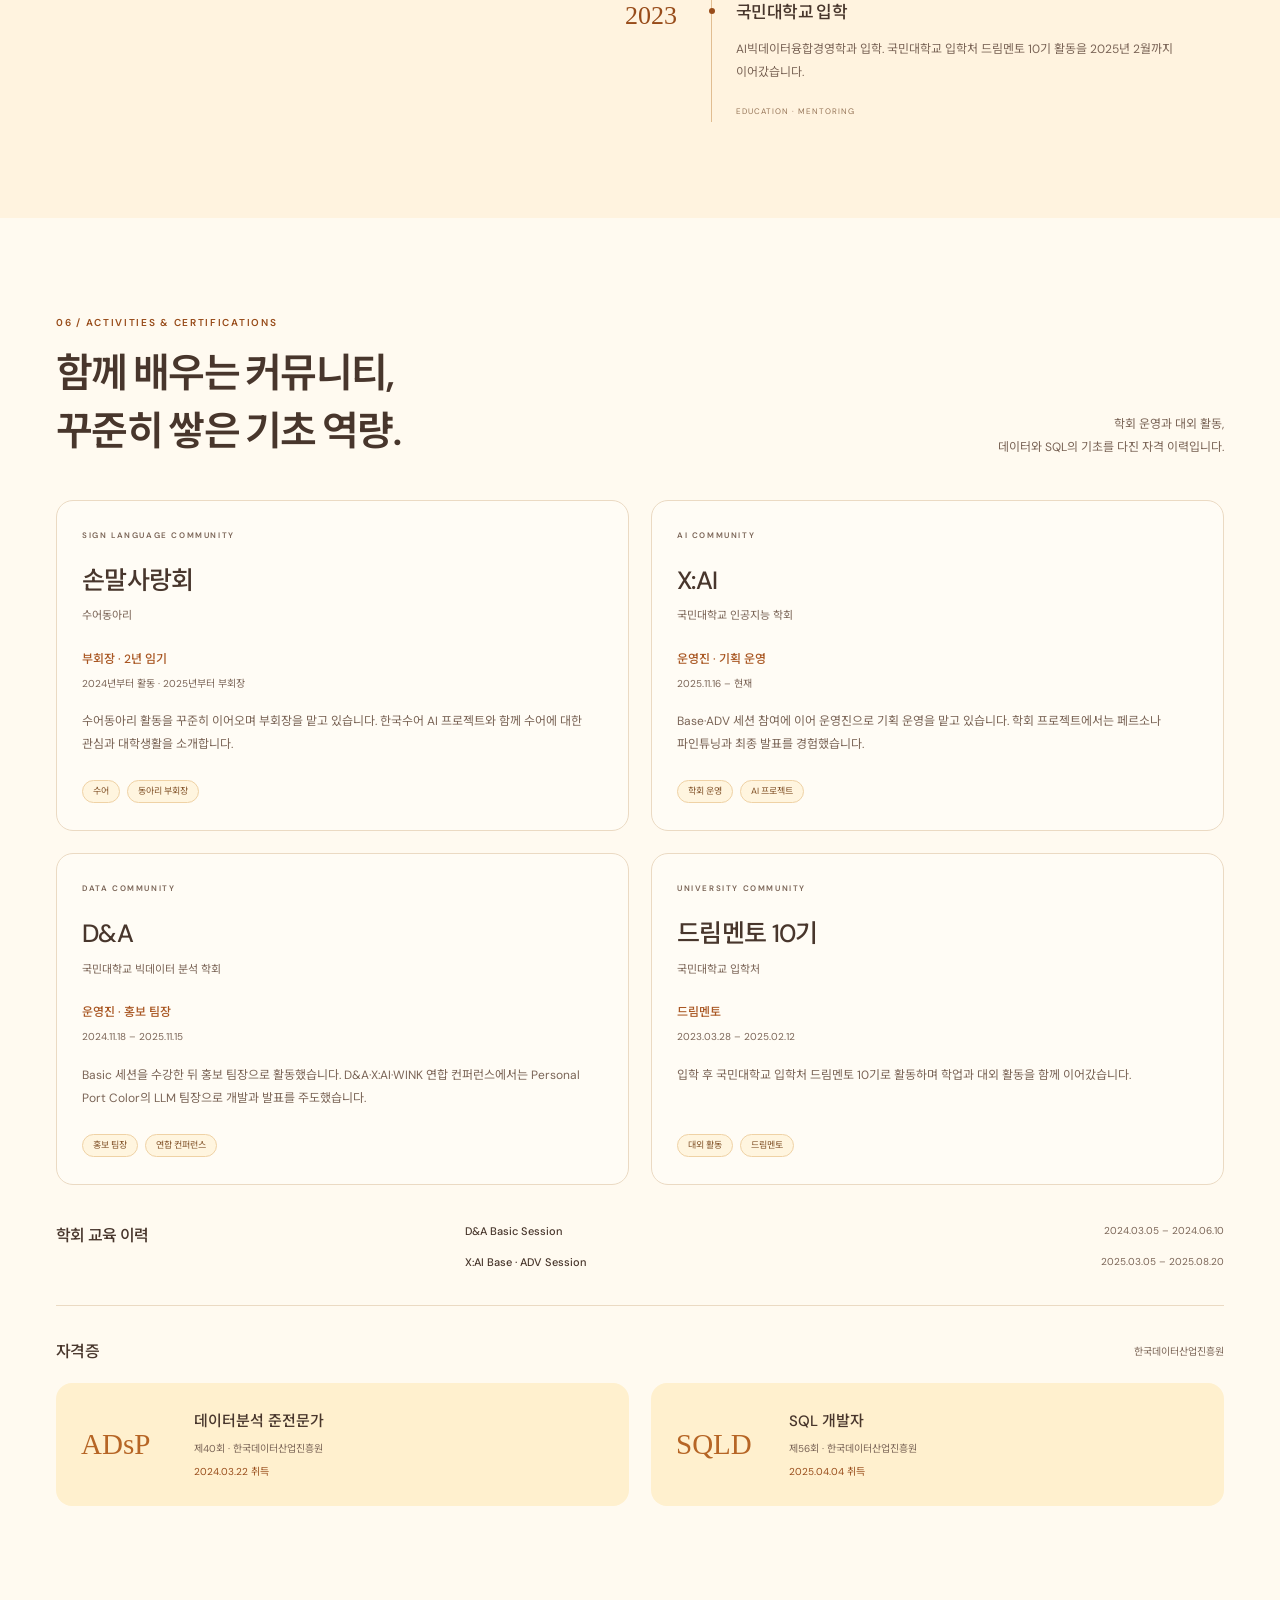
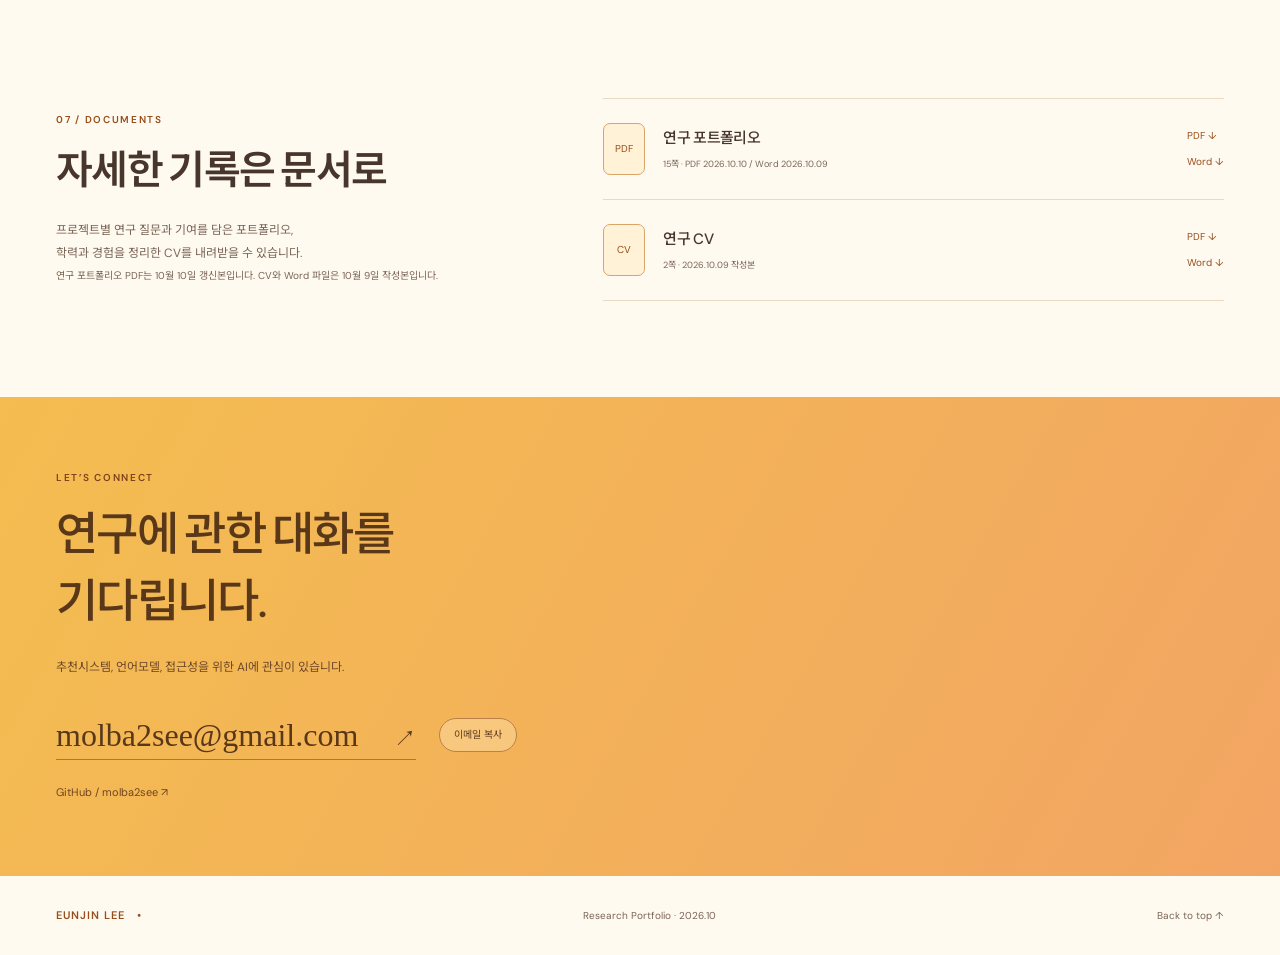
==== commit ecd95ac1: "Add Moa and Hy! mate to research portfolio" ====
--- a/index.html
+++ b/index.html
@@ -50,7 +50,7 @@
 
  <section class="section projects-section" id="projects"><div class="wrap">
   <div class="section-heading"><div><p class="eyebrow">03 / PROJECT EXPERIENCE</p><h2>프로젝트 이력과 성과</h2></div><p>문제 정의, 개인 기여, 결과와 한계.<br>공개·비공개 코드와 대회 기록을 함께 정리했습니다.</p></div>
-  <div class="project-toolbar"><div class="filters" role="group" aria-label="프로젝트 분야 필터"><button class="active" data-filter="all" aria-pressed="true">전체 <span>11</span></button><button data-filter="recommendation" aria-pressed="false">추천시스템</button><button data-filter="language" aria-pressed="false">언어모델</button><button data-filter="analysis" aria-pressed="false">데이터 분석</button><button data-filter="software" aria-pressed="false">소프트웨어</button><button data-filter="competition" aria-pressed="false">대회·공모전</button></div><span id="project-count" aria-live="polite">11 projects</span></div>
+  <div class="project-toolbar"><div class="filters" role="group" aria-label="프로젝트 분야 필터"><button class="active" data-filter="all" aria-pressed="true">전체 <span>13</span></button><button data-filter="recommendation" aria-pressed="false">추천시스템</button><button data-filter="language" aria-pressed="false">언어모델</button><button data-filter="analysis" aria-pressed="false">데이터 분석</button><button data-filter="software" aria-pressed="false">소프트웨어</button><button data-filter="competition" aria-pressed="false">대회·공모전</button></div><span id="project-count" aria-live="polite">13 projects</span></div>
   <div class="project-grid" id="project-grid"></div>
  </div></section>
 
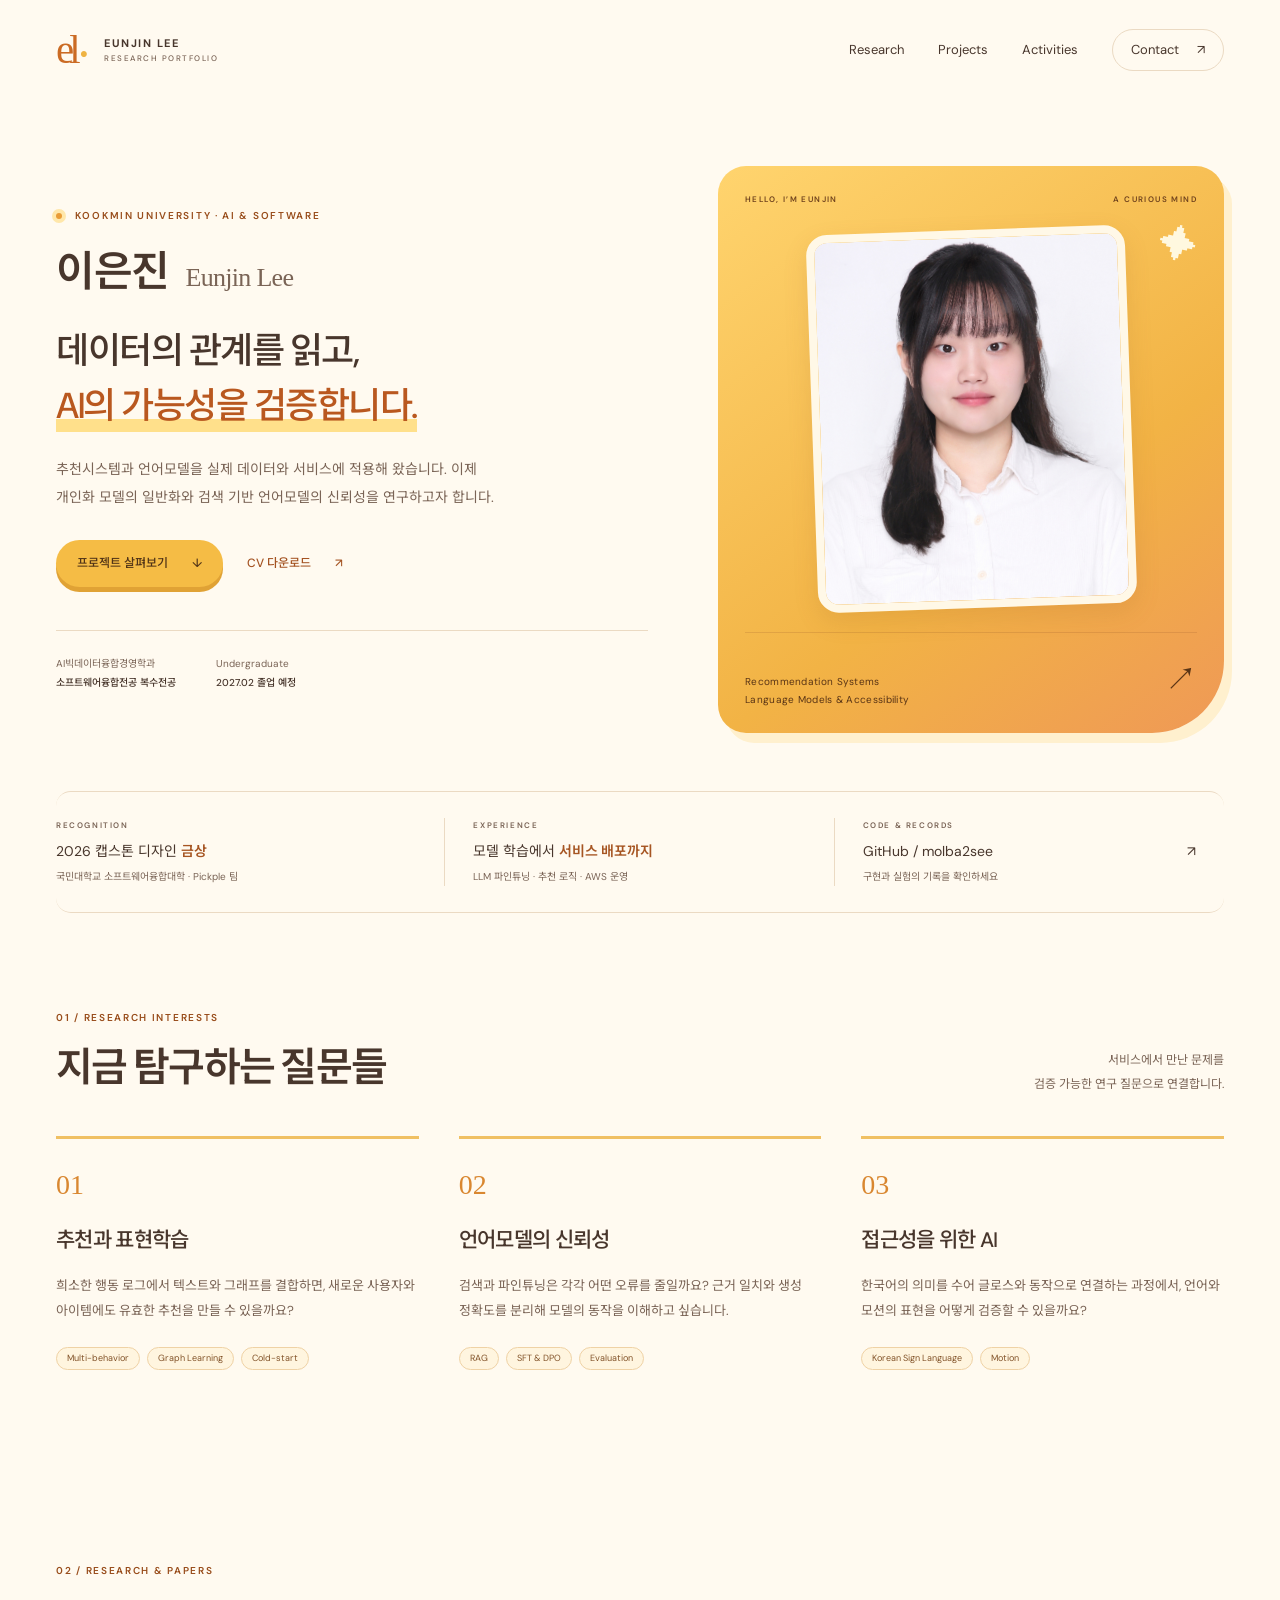
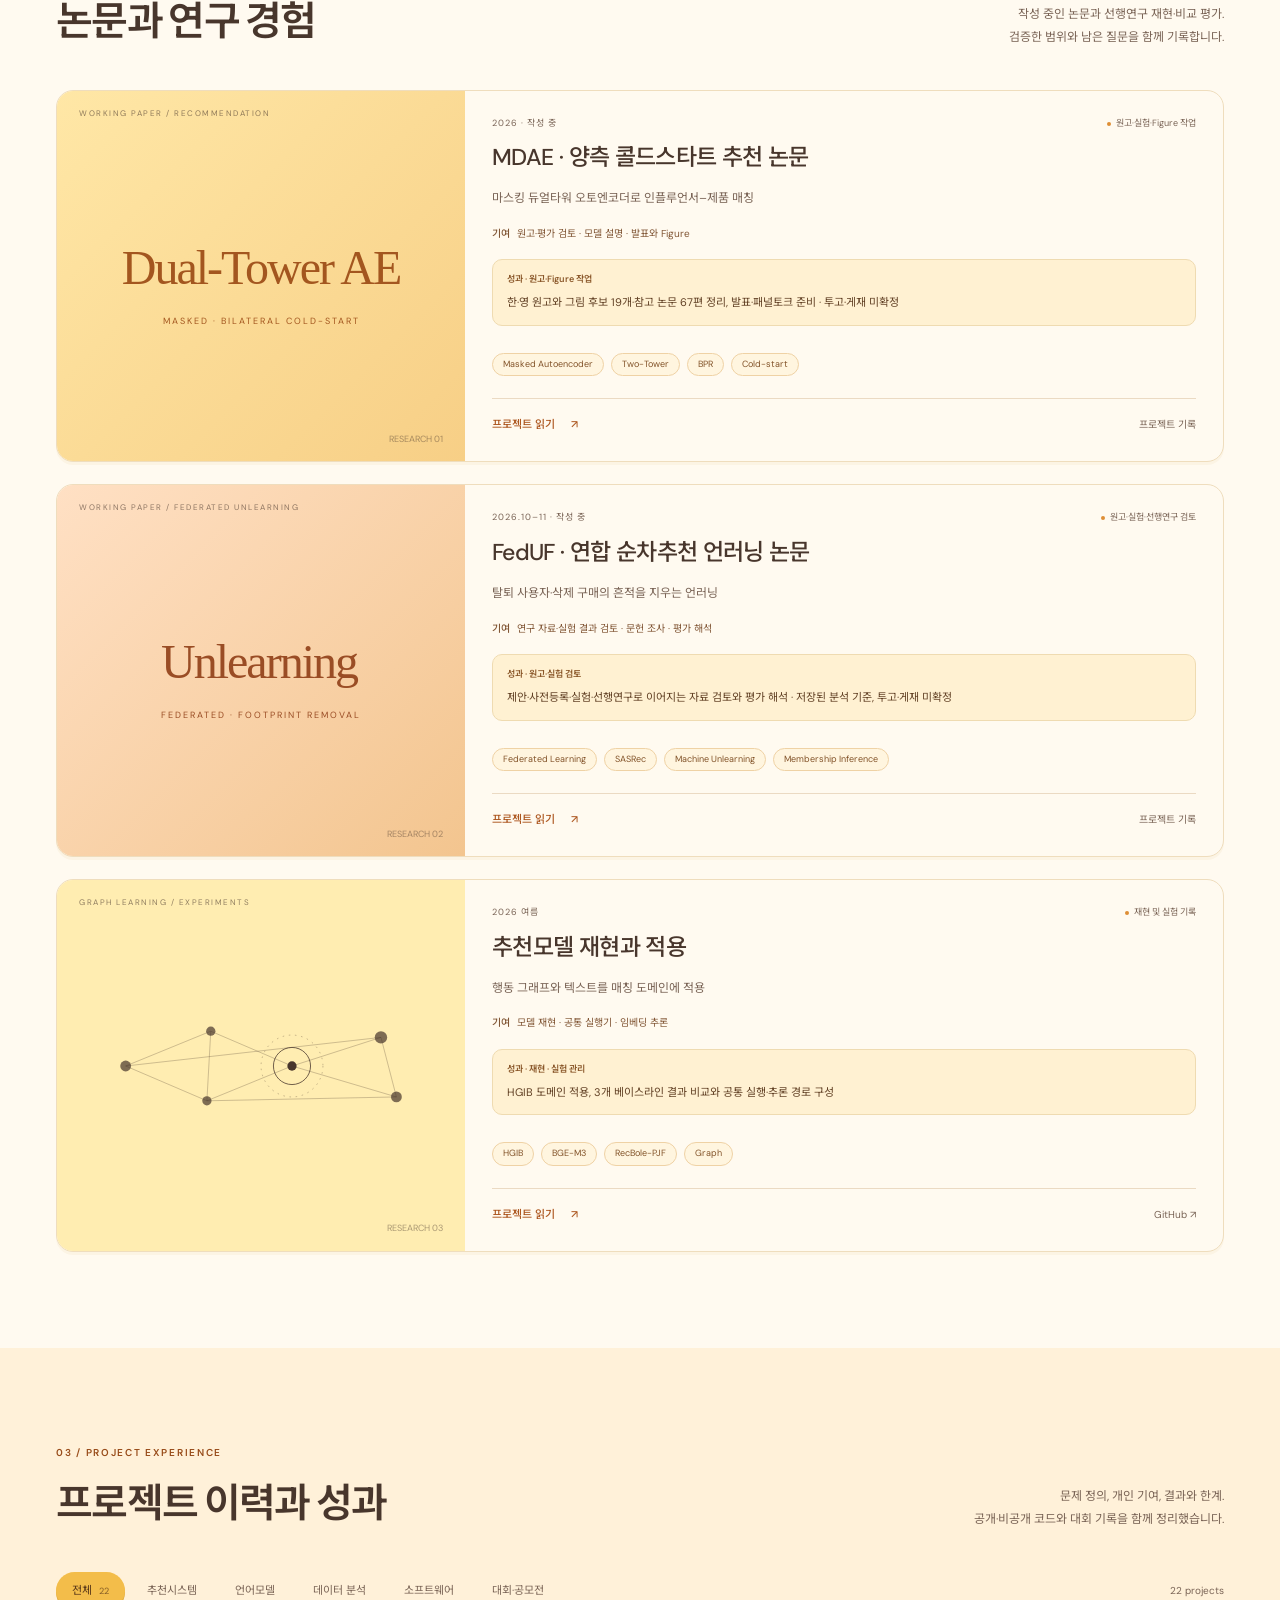
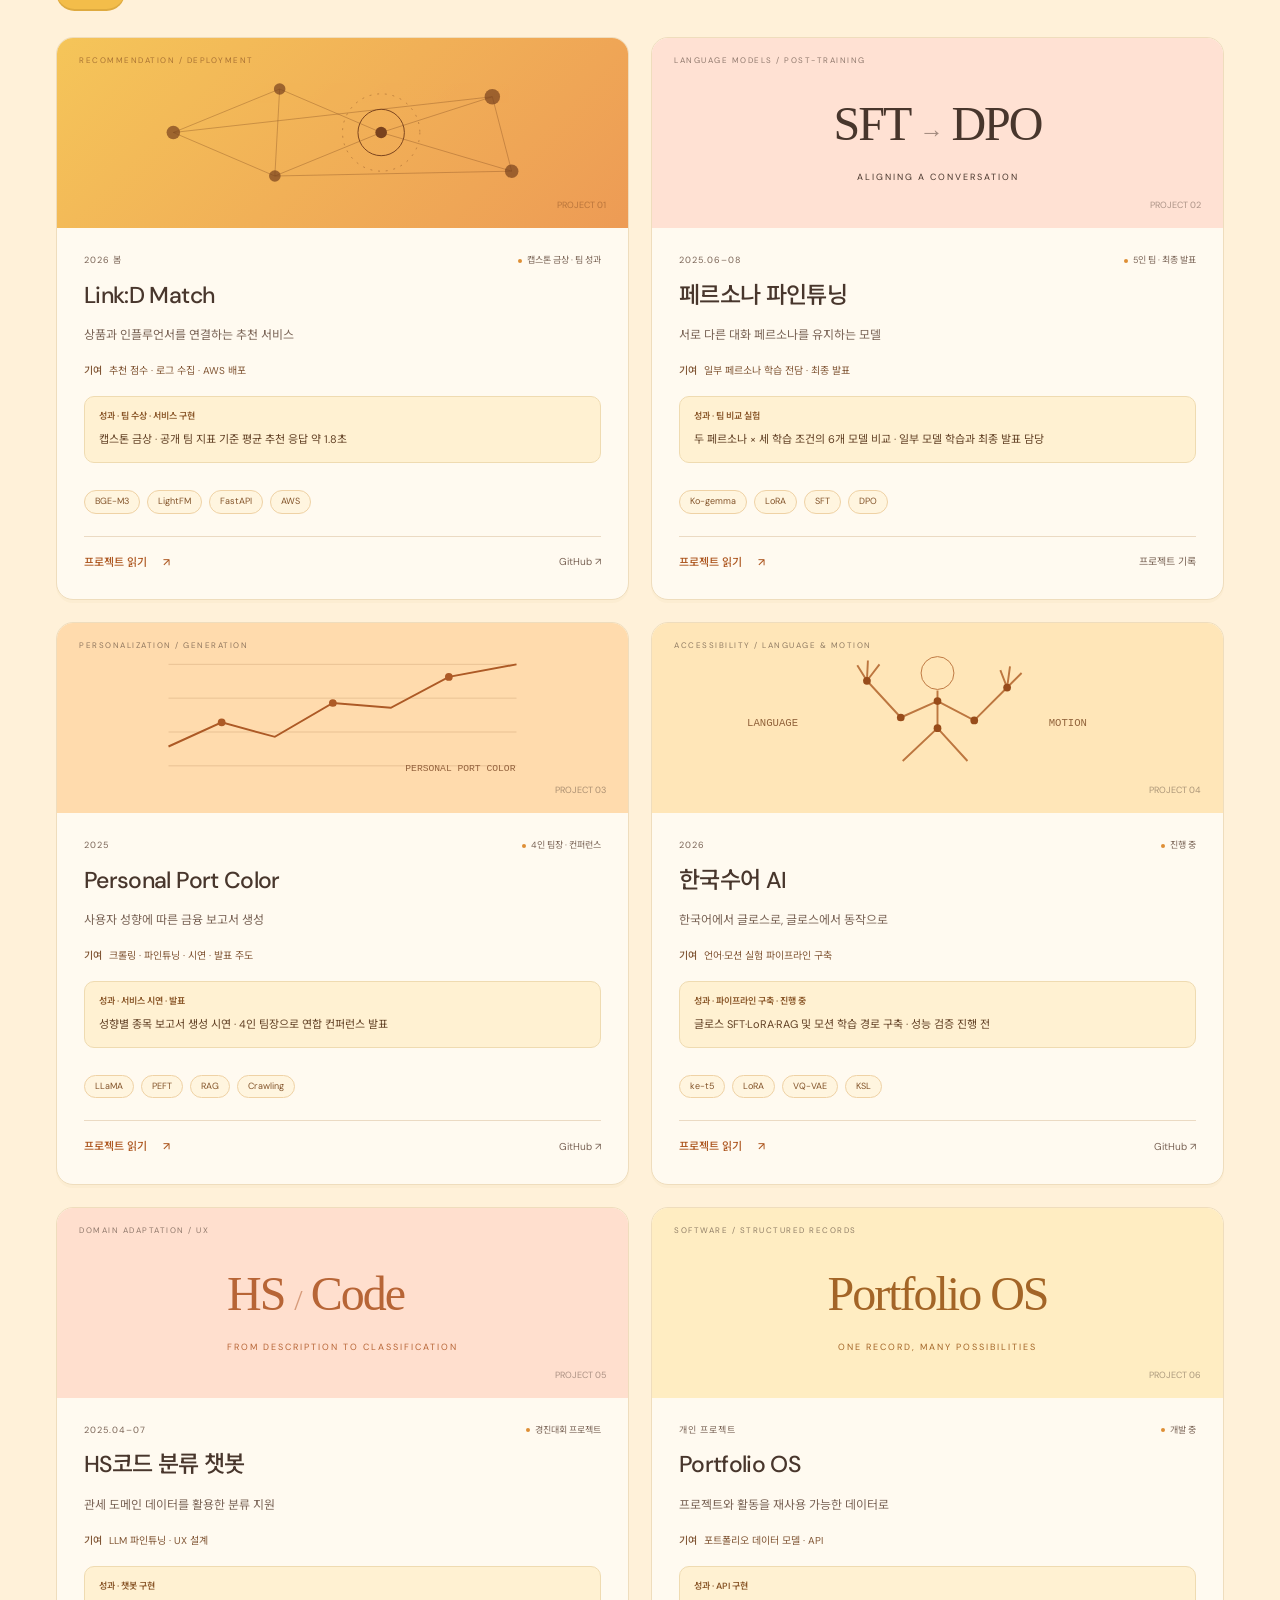
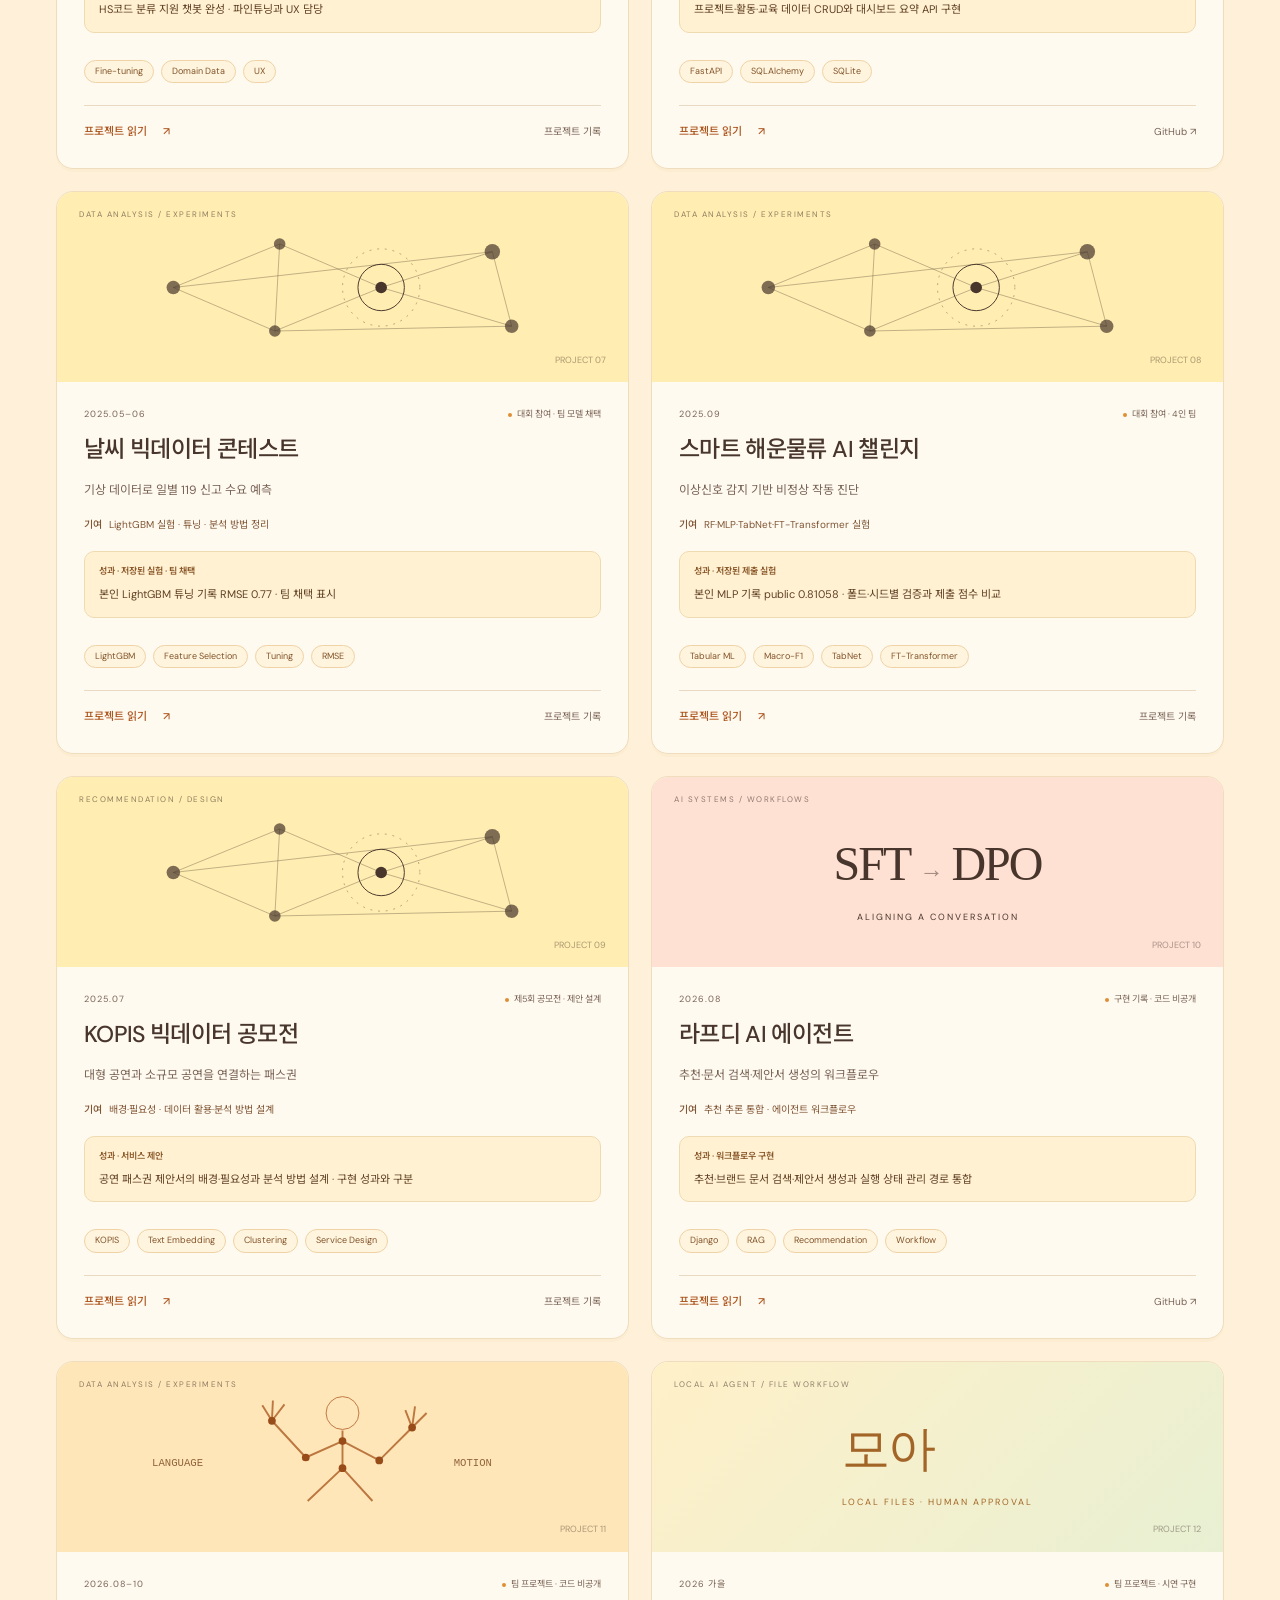
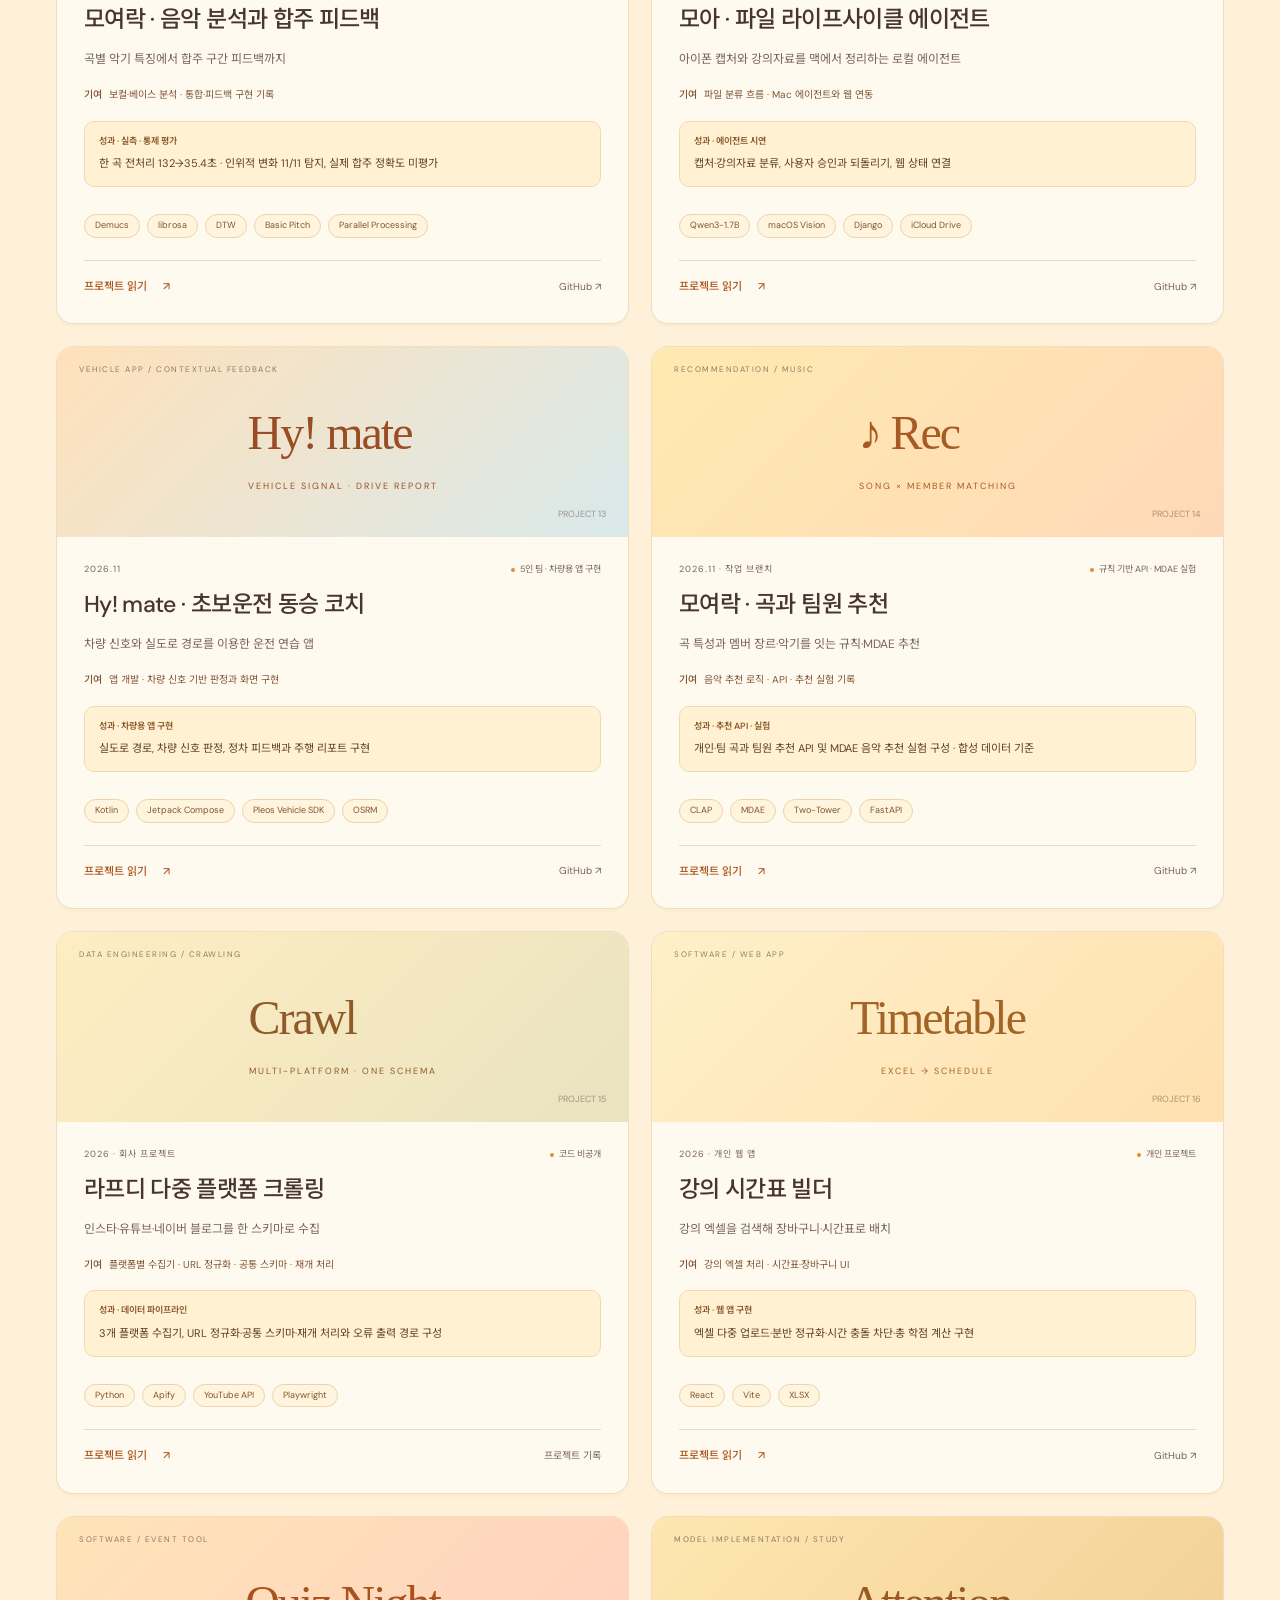
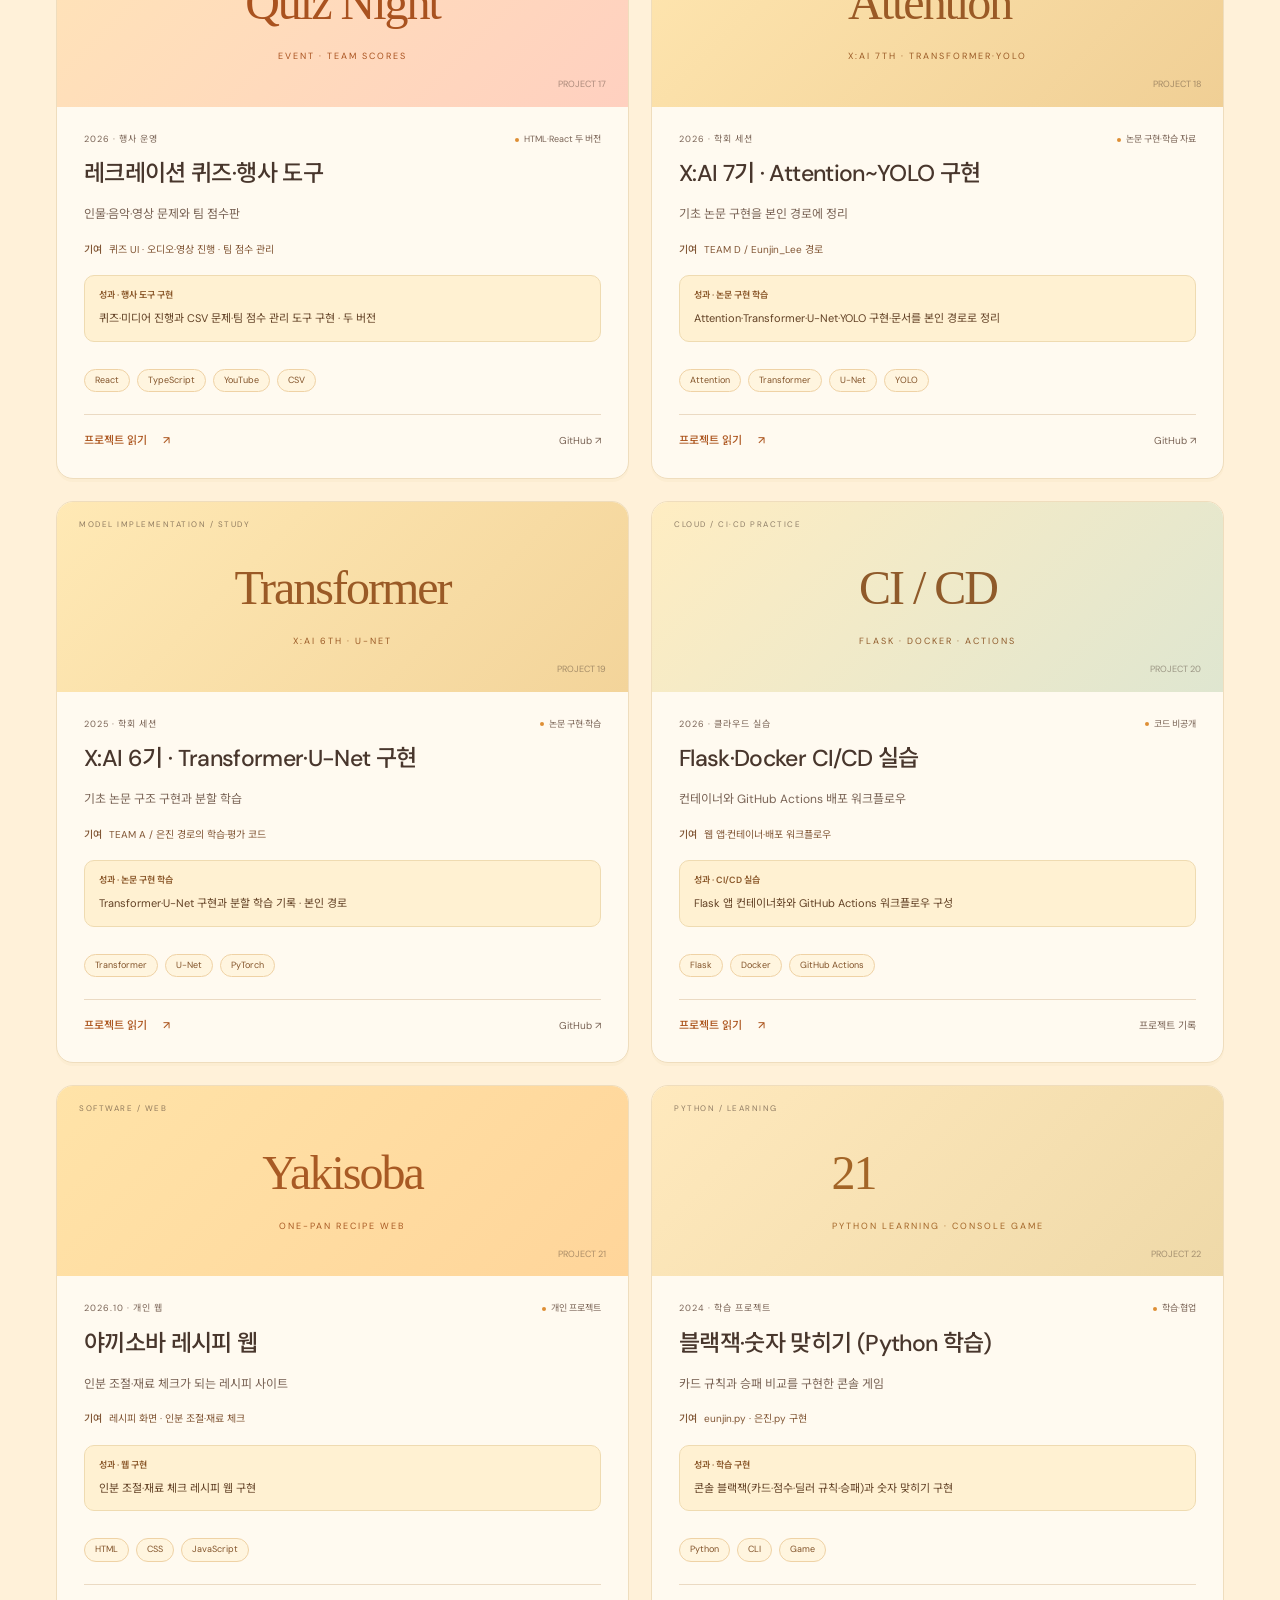
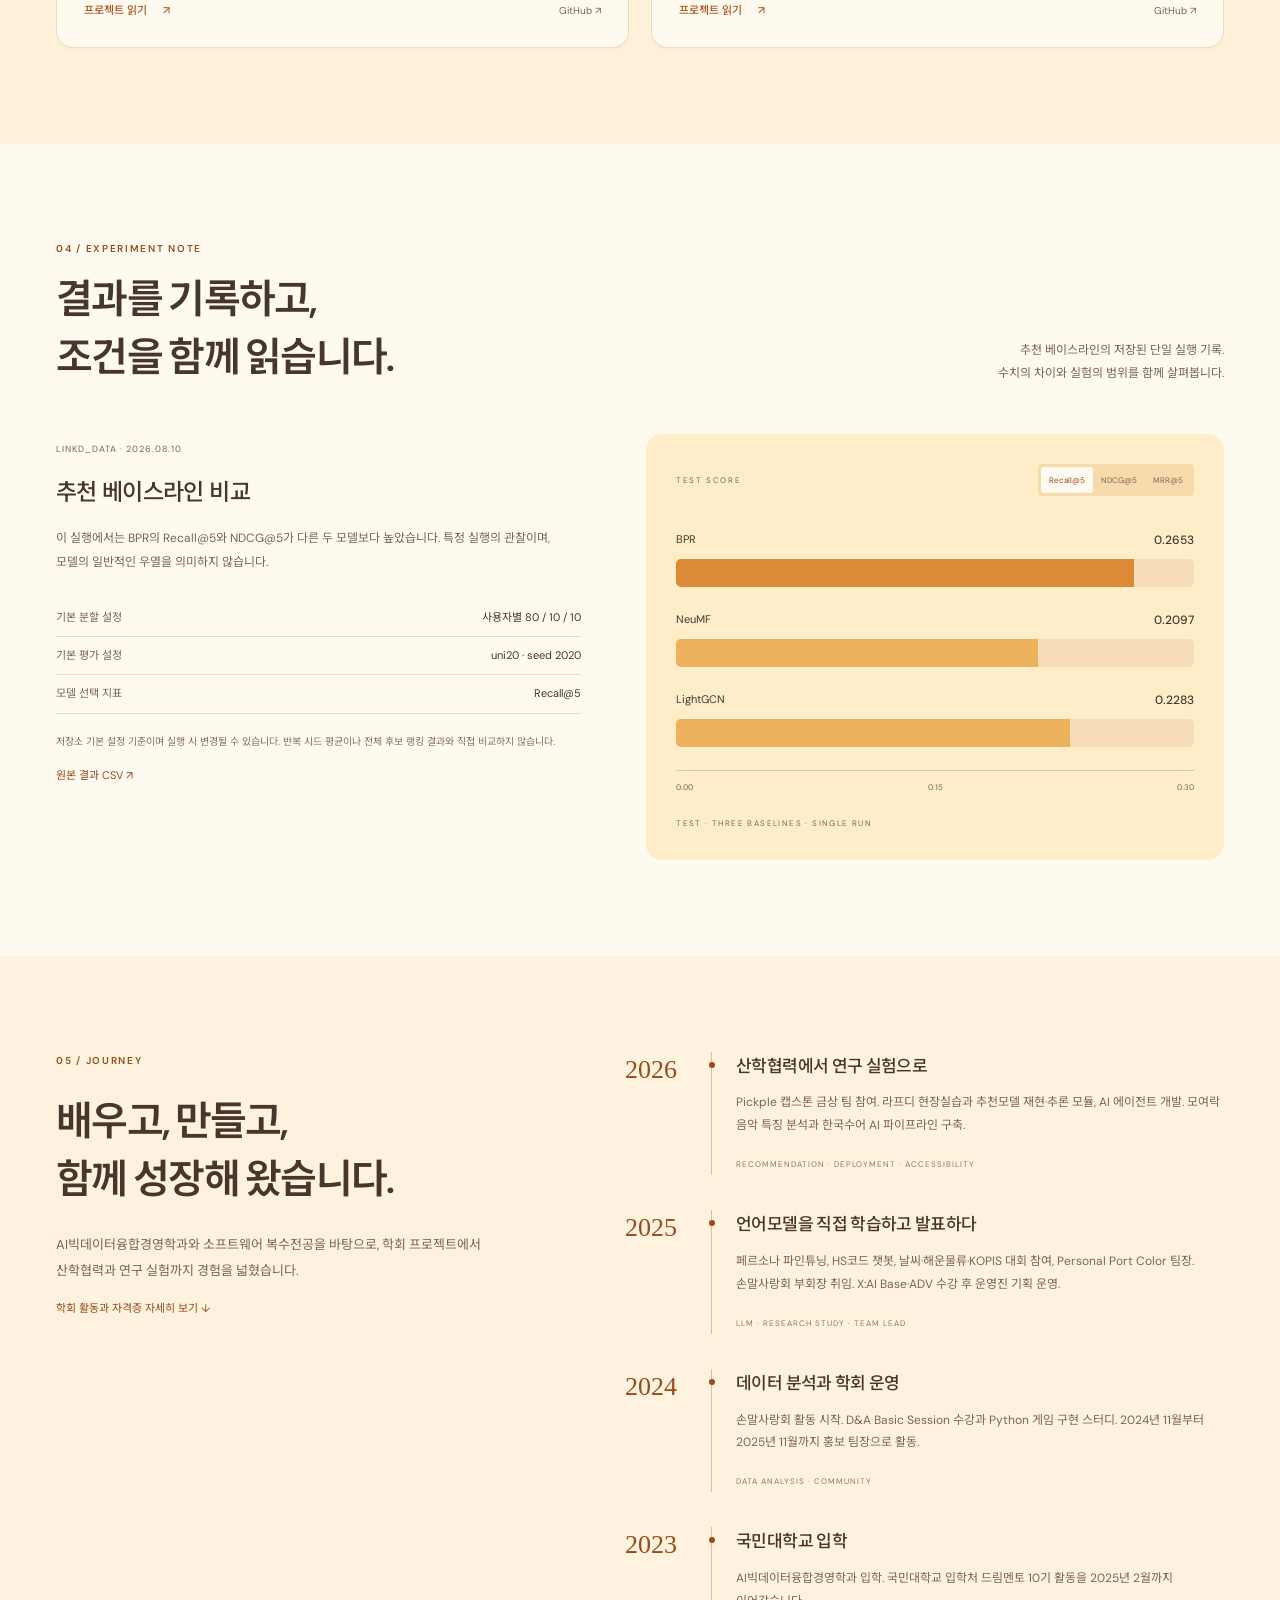
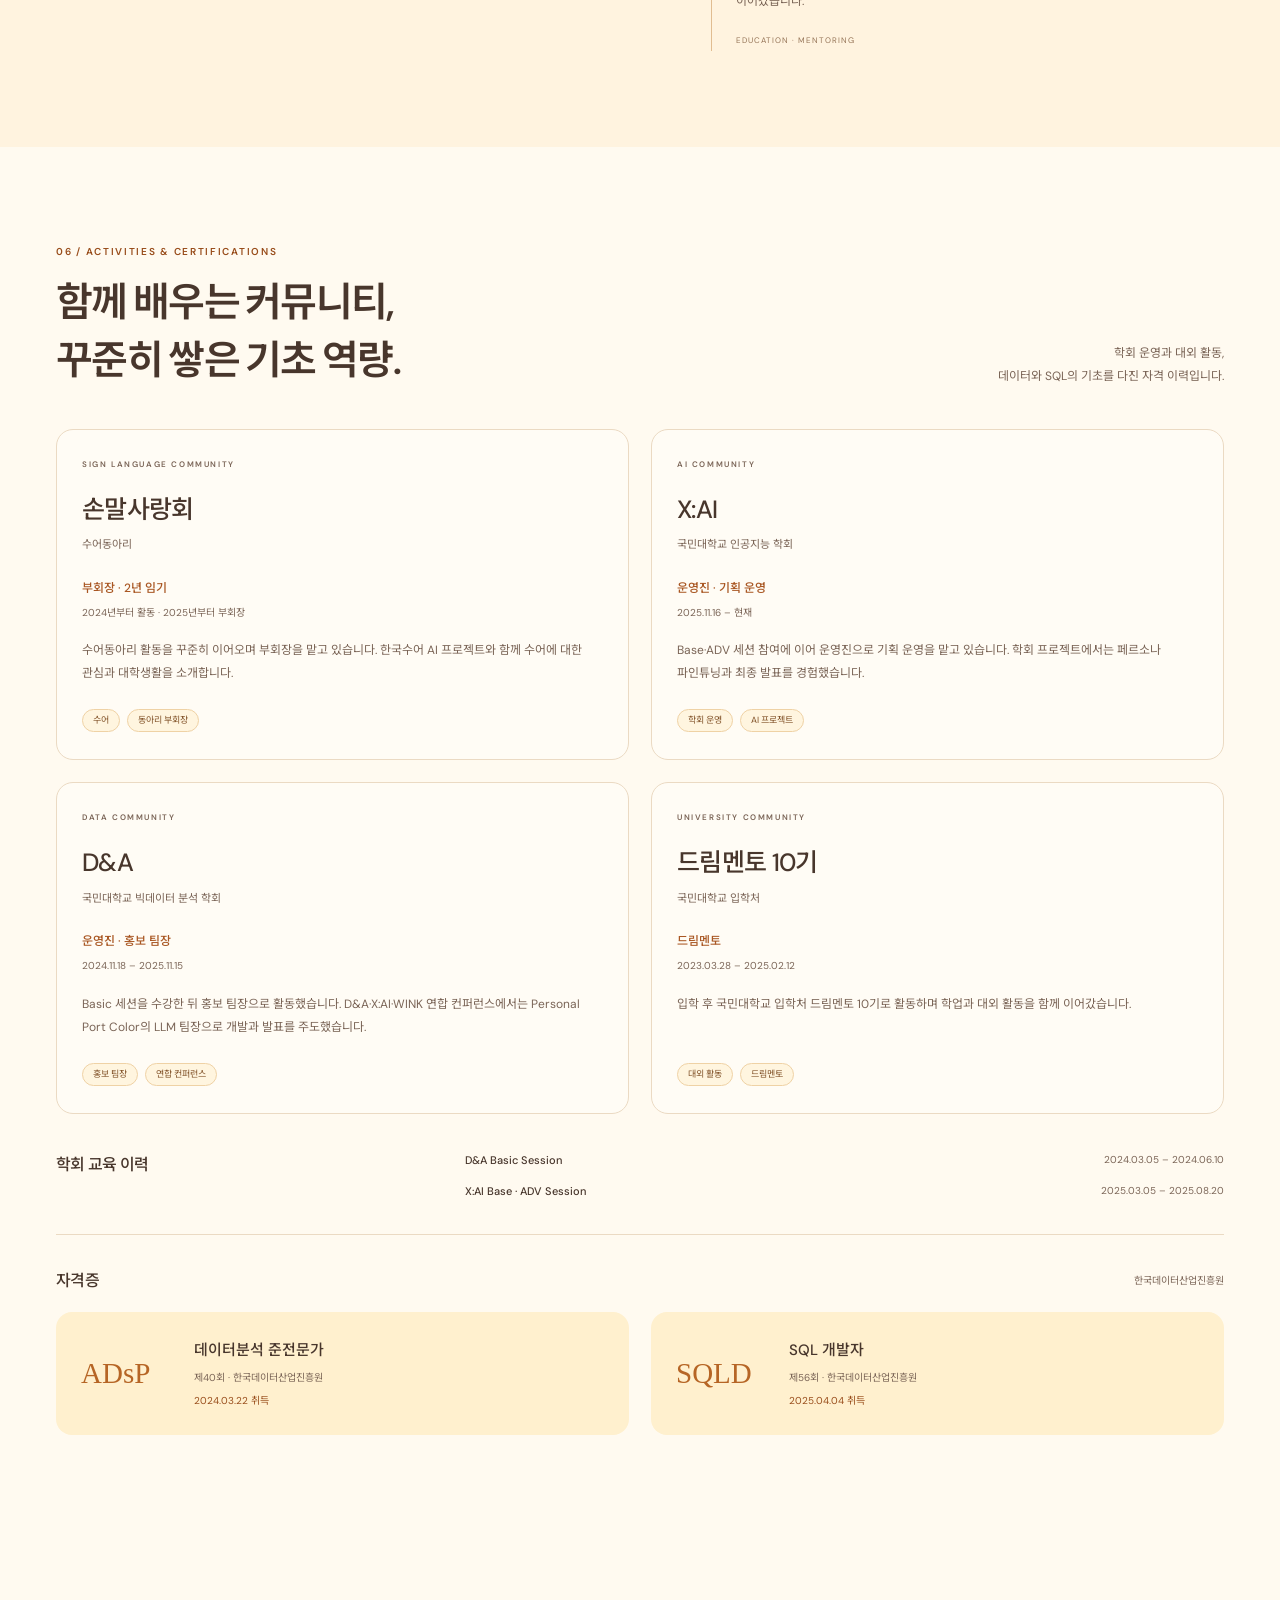
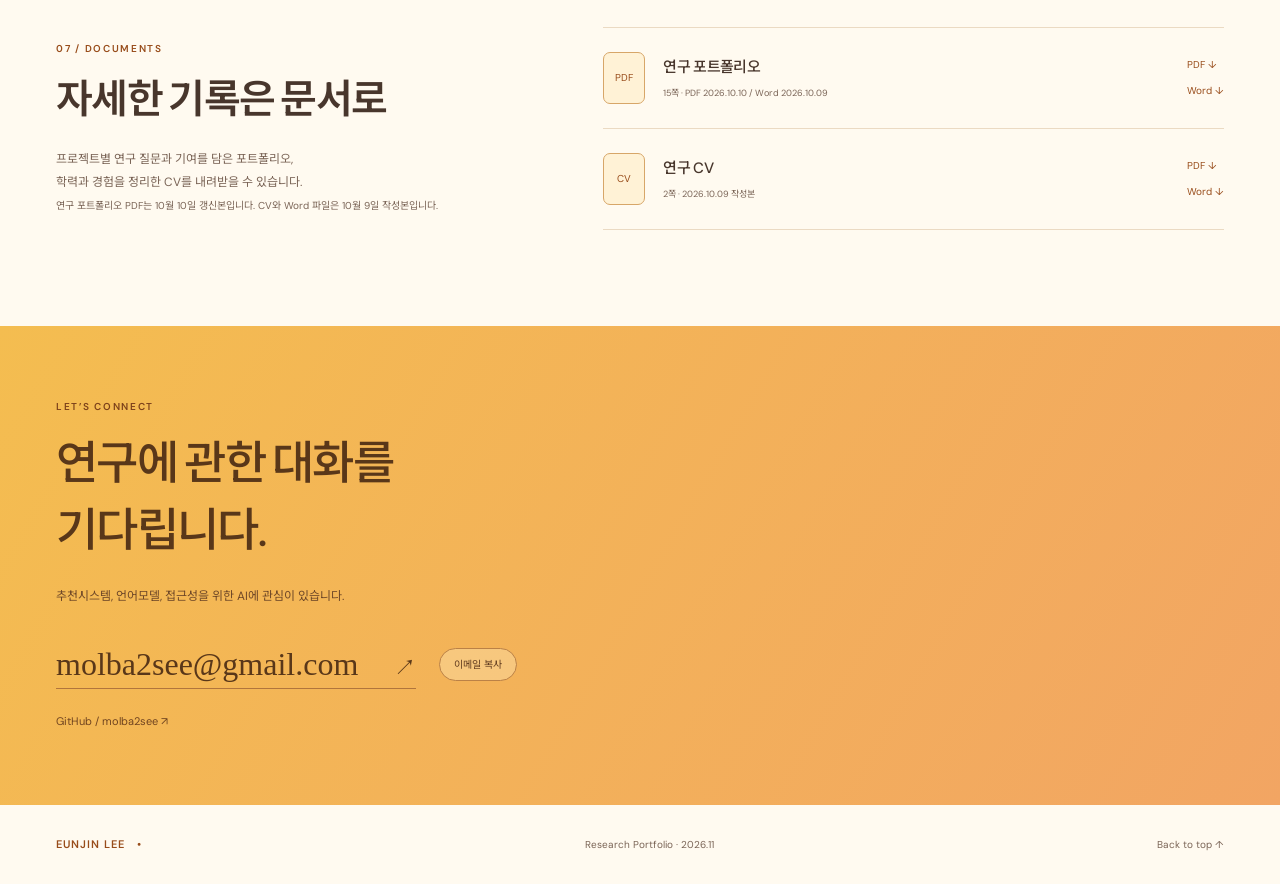
==== commit 438f869c: "Add MDAE/FedUF papers and 9 projects to portfolio Research & Papers section now includes the MDAE (b" ====
--- a/index.html
+++ b/index.html
@@ -44,13 +44,13 @@
  </section>
 
  <section class="section wrap research-experience-section" id="research-experience">
-  <div class="section-heading"><div><p class="eyebrow">02 / RESEARCH EXPERIENCE</p><h2>연구 경험과 실험</h2></div><p>선행연구 재현, 비교 평가와 연구 자료 정리.<br>검증한 범위와 남은 질문을 함께 기록합니다.</p></div>
+  <div class="section-heading"><div><p class="eyebrow">02 / RESEARCH & PAPERS</p><h2>논문과 연구 경험</h2></div><p>작성 중인 논문과 선행연구 재현·비교 평가.<br>검증한 범위와 남은 질문을 함께 기록합니다.</p></div>
   <div class="project-grid" id="research-experience-grid"></div>
  </section>
 
  <section class="section projects-section" id="projects"><div class="wrap">
   <div class="section-heading"><div><p class="eyebrow">03 / PROJECT EXPERIENCE</p><h2>프로젝트 이력과 성과</h2></div><p>문제 정의, 개인 기여, 결과와 한계.<br>공개·비공개 코드와 대회 기록을 함께 정리했습니다.</p></div>
-  <div class="project-toolbar"><div class="filters" role="group" aria-label="프로젝트 분야 필터"><button class="active" data-filter="all" aria-pressed="true">전체 <span>13</span></button><button data-filter="recommendation" aria-pressed="false">추천시스템</button><button data-filter="language" aria-pressed="false">언어모델</button><button data-filter="analysis" aria-pressed="false">데이터 분석</button><button data-filter="software" aria-pressed="false">소프트웨어</button><button data-filter="competition" aria-pressed="false">대회·공모전</button></div><span id="project-count" aria-live="polite">13 projects</span></div>
+  <div class="project-toolbar"><div class="filters" role="group" aria-label="프로젝트 분야 필터"><button class="active" data-filter="all" aria-pressed="true">전체 <span>22</span></button><button data-filter="recommendation" aria-pressed="false">추천시스템</button><button data-filter="language" aria-pressed="false">언어모델</button><button data-filter="analysis" aria-pressed="false">데이터 분석</button><button data-filter="software" aria-pressed="false">소프트웨어</button><button data-filter="competition" aria-pressed="false">대회·공모전</button></div><span id="project-count" aria-live="polite">22 projects</span></div>
   <div class="project-grid" id="project-grid"></div>
  </div></section>
 
@@ -86,7 +86,7 @@
 
  <section class="contact-section" id="contact"><div class="wrap"><p class="eyebrow">LET’S CONNECT</p><h2>연구에 관한 대화를<br>기다립니다.</h2><p>추천시스템, 언어모델, 접근성을 위한 AI에 관심이 있습니다.</p><div class="contact-actions"><a href="mailto:molba2see@gmail.com">molba2see@gmail.com <span>↗</span></a><button id="copy-email">이메일 복사</button><span id="copy-status" role="status"></span></div><a class="contact-github" href="https://github.com/molba2see" target="_blank" rel="noopener noreferrer">GitHub / molba2see ↗</a></div></section>
 </main>
-<footer class="wrap"><a class="footer-mark" href="#home">EUNJIN LEE <span>•</span></a><p>Research Portfolio · 2026.10</p><a href="#home">Back to top ↑</a></footer>
+<footer class="wrap"><a class="footer-mark" href="#home">EUNJIN LEE <span>•</span></a><p>Research Portfolio · 2026.11</p><a href="#home">Back to top ↑</a></footer>
 <dialog id="project-dialog" aria-labelledby="dialog-title"><button class="dialog-close" aria-label="상세 창 닫기">×</button><div id="dialog-content"></div></dialog>
 </body>
 </html>
--- a/style.css
+++ b/style.css
@@ -25,3 +25,18 @@
 
 .portrait-panel{justify-content:space-between}.portrait-frame{width:63%;margin:24px auto;aspect-ratio:2756/3543;border:8px solid #fff8e7;border-radius:21px;overflow:hidden;box-shadow:0 9px 25px #9b5c2325;transform:rotate(-2deg)}.portrait-frame img{display:block;width:100%;height:100%;object-fit:cover}.portrait-panel .visual-bottom{margin-bottom:24px}.outcome-box{background:#fff1d2;border:1px solid #efdbb1;border-radius:10px;padding:12px 14px;margin:12px 0}.outcome-box>span{font-size:9px;display:block;color:#8a5729;font-weight:600}.outcome-box p{font-size:11px;line-height:1.8;margin-top:5px;color:#624125;word-break:keep-all}.activity-grid{grid-template-columns:repeat(2,1fr)}#research-experience-grid{grid-template-columns:1fr}#research-experience-grid .project-card{display:grid;grid-template-columns:.7fr 1.3fr}#research-experience-grid .project-art{height:auto;min-height:270px}#research-experience-grid .project-art svg{height:200px}
 @media(max-width:760px){.portrait-panel{aspect-ratio:auto;max-height:none}.portrait-frame{width:62%;margin:22px auto}.activity-grid{grid-template-columns:1fr}#research-experience-grid .project-card{display:flex}#research-experience-grid .project-art{min-height:165px;height:165px}.portrait-panel .visual-bottom{margin-bottom:22px}}
+/* Project artwork for the two 2026 additions. */
+.project-art.moa{background:linear-gradient(135deg,#fff0c8,#e8f0d3)}
+.project-art.vehicle{background:linear-gradient(135deg,#ffe1ba,#d9e9eb)}
+/* Working-paper and 2026 catalogue additions. */
+.project-art.mdae{background:linear-gradient(135deg,#ffe7a6,#f7cf86)}
+.project-art.feduf{background:linear-gradient(135deg,#ffe0c4,#f3c58f)}
+.project-art.musicrec{background:linear-gradient(135deg,#ffeab0,#ffd9b8)}
+.project-art.crawl{background:linear-gradient(135deg,#ffedc2,#e9e3c0)}
+.project-art.timetable{background:linear-gradient(135deg,#fff0c8,#ffe0b0)}
+.project-art.recreation{background:linear-gradient(135deg,#ffe4b8,#ffd0c0)}
+.project-art.xai6{background:linear-gradient(135deg,#ffe9b5,#f3d49a)}
+.project-art.xai7{background:linear-gradient(135deg,#ffe6b0,#f0cf95)}
+.project-art.cicd{background:linear-gradient(135deg,#ffedc2,#dfe6d0)}
+.project-art.recipe{background:linear-gradient(135deg,#ffe3a8,#ffd59a)}
+.project-art.blackjack{background:linear-gradient(135deg,#ffe9bd,#efd9a8)}
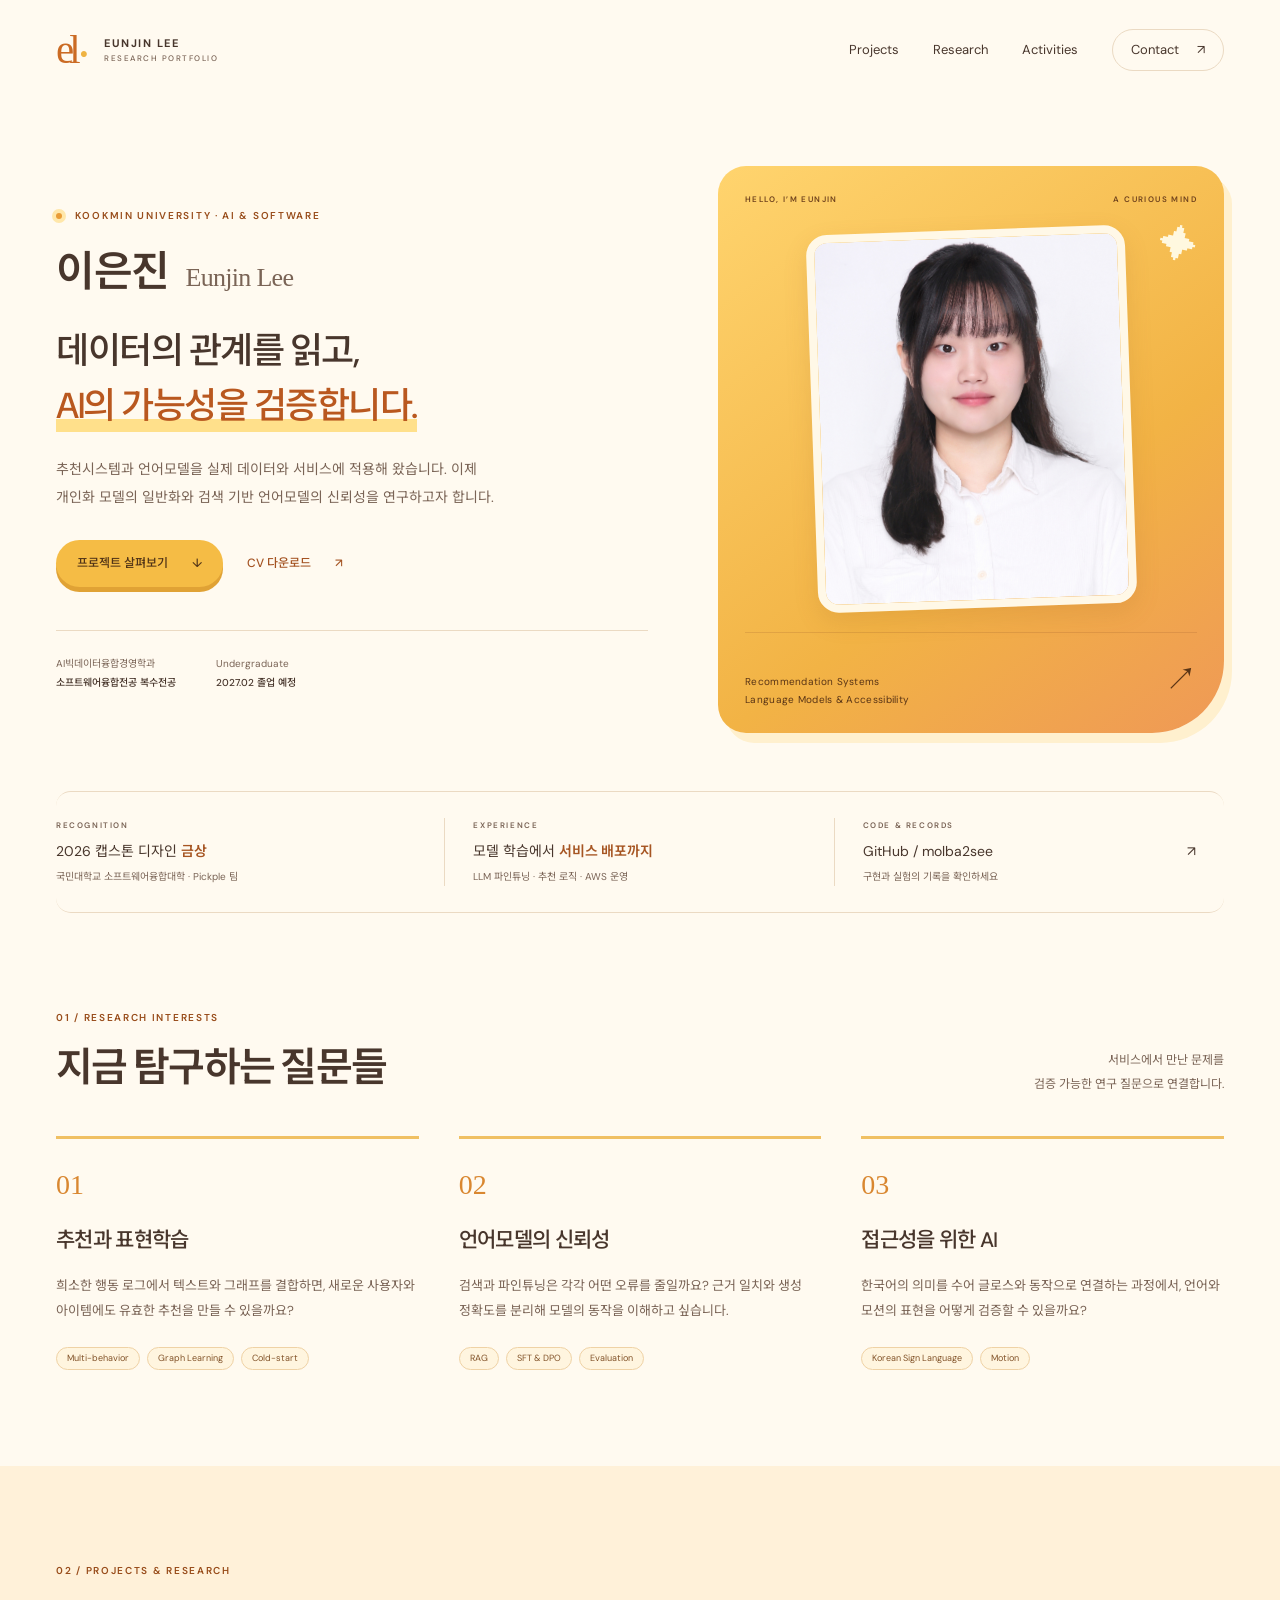
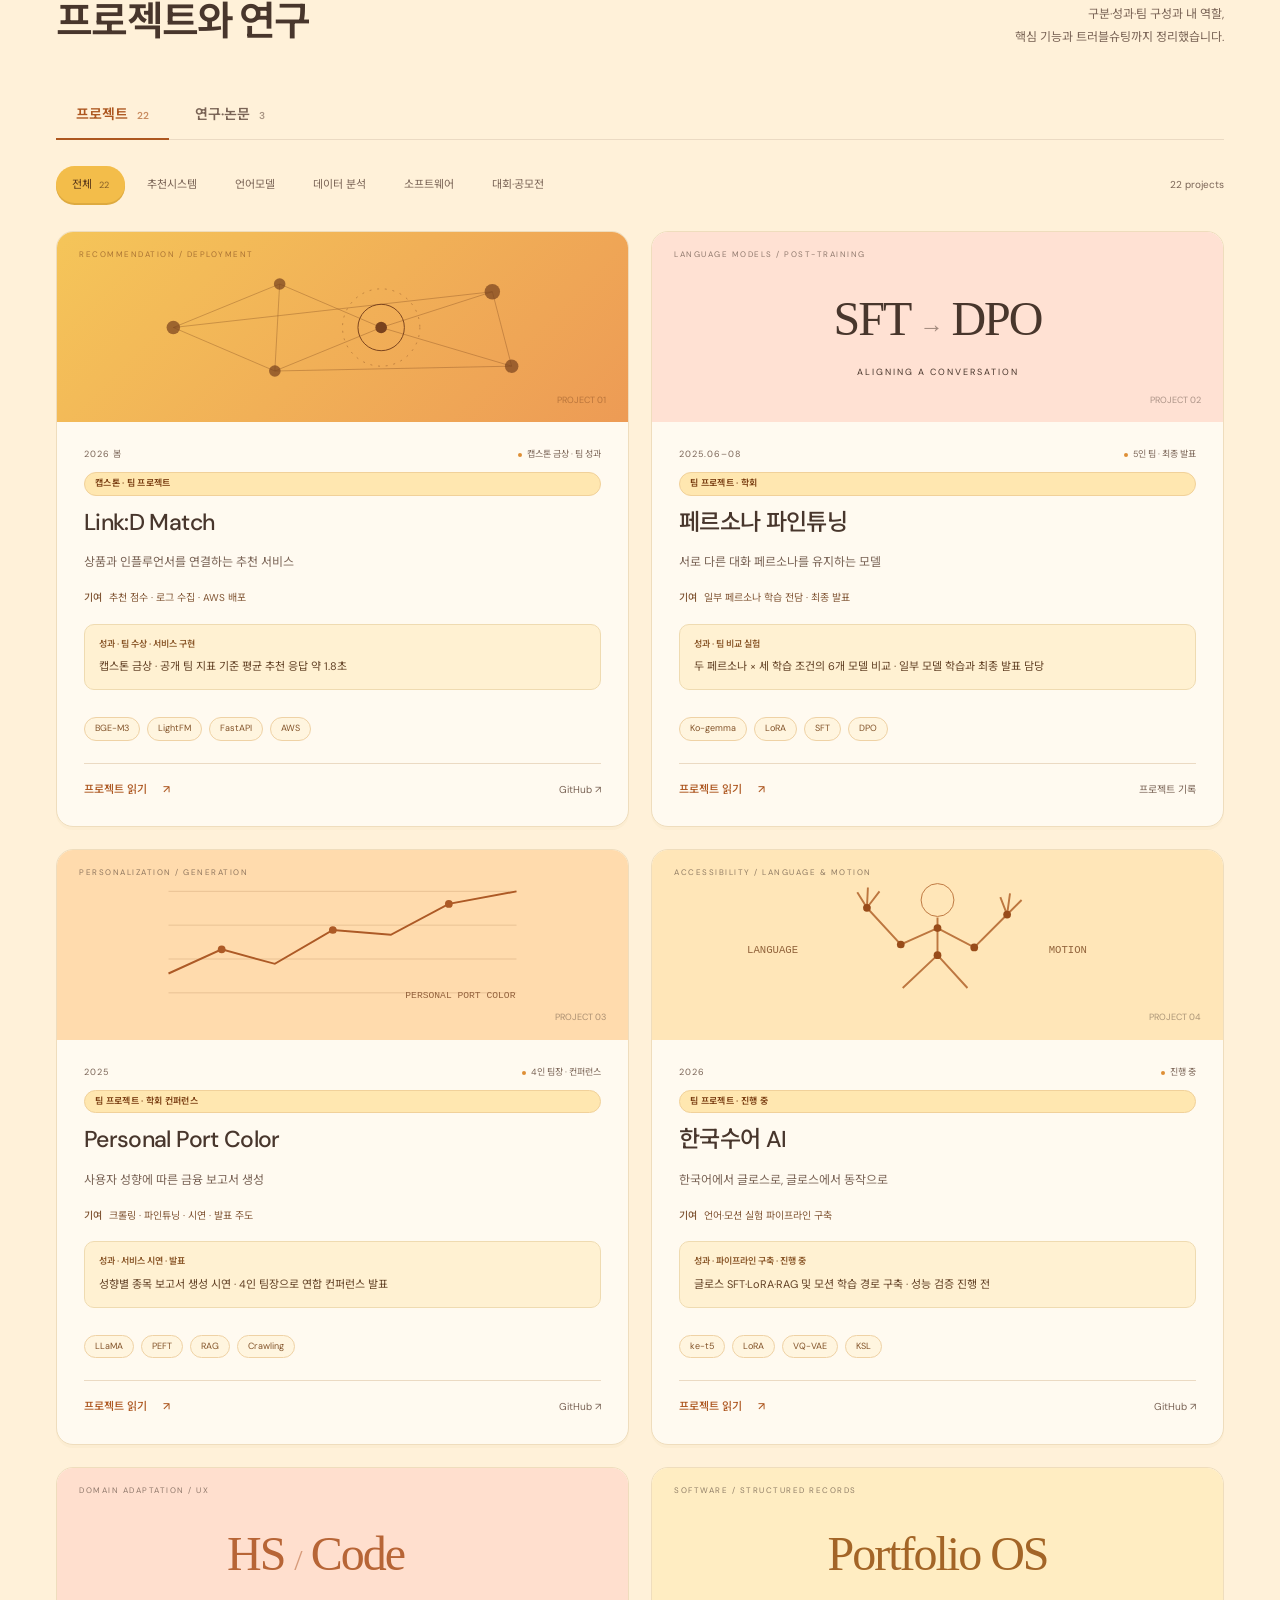
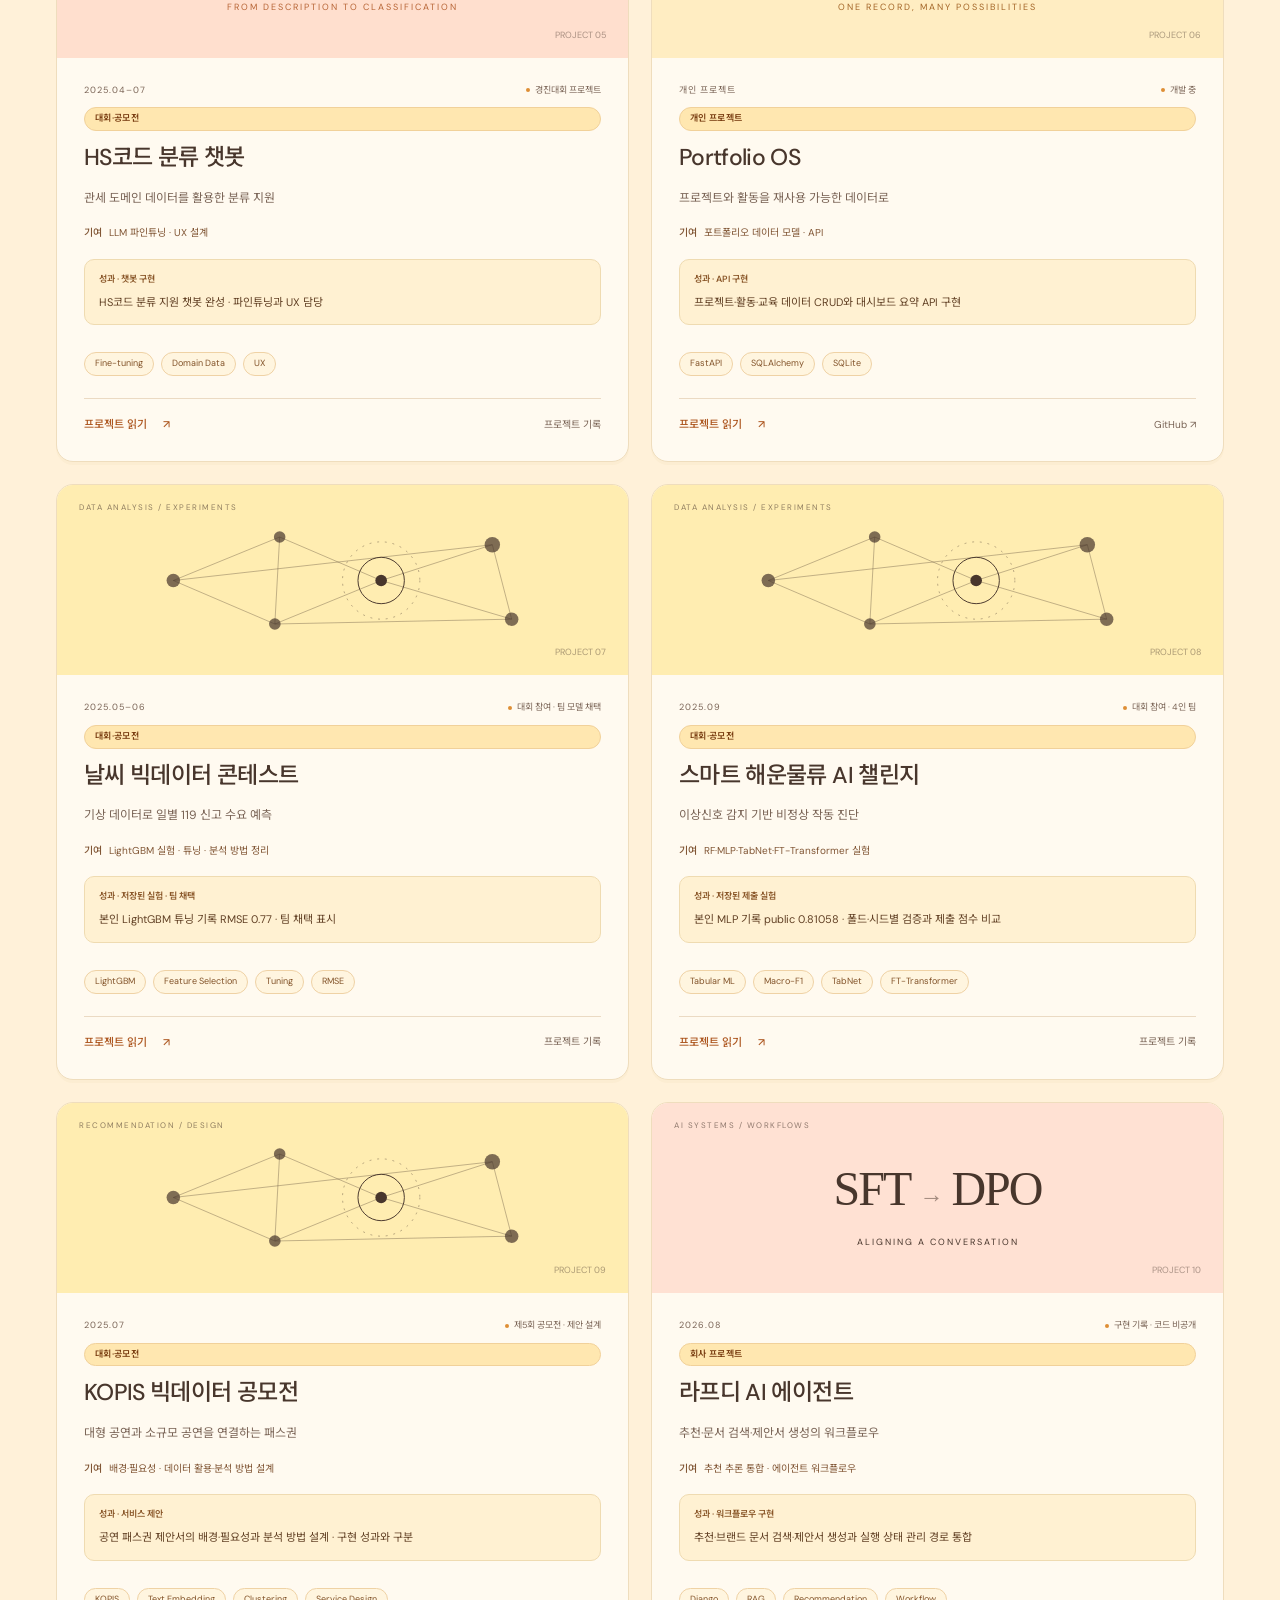
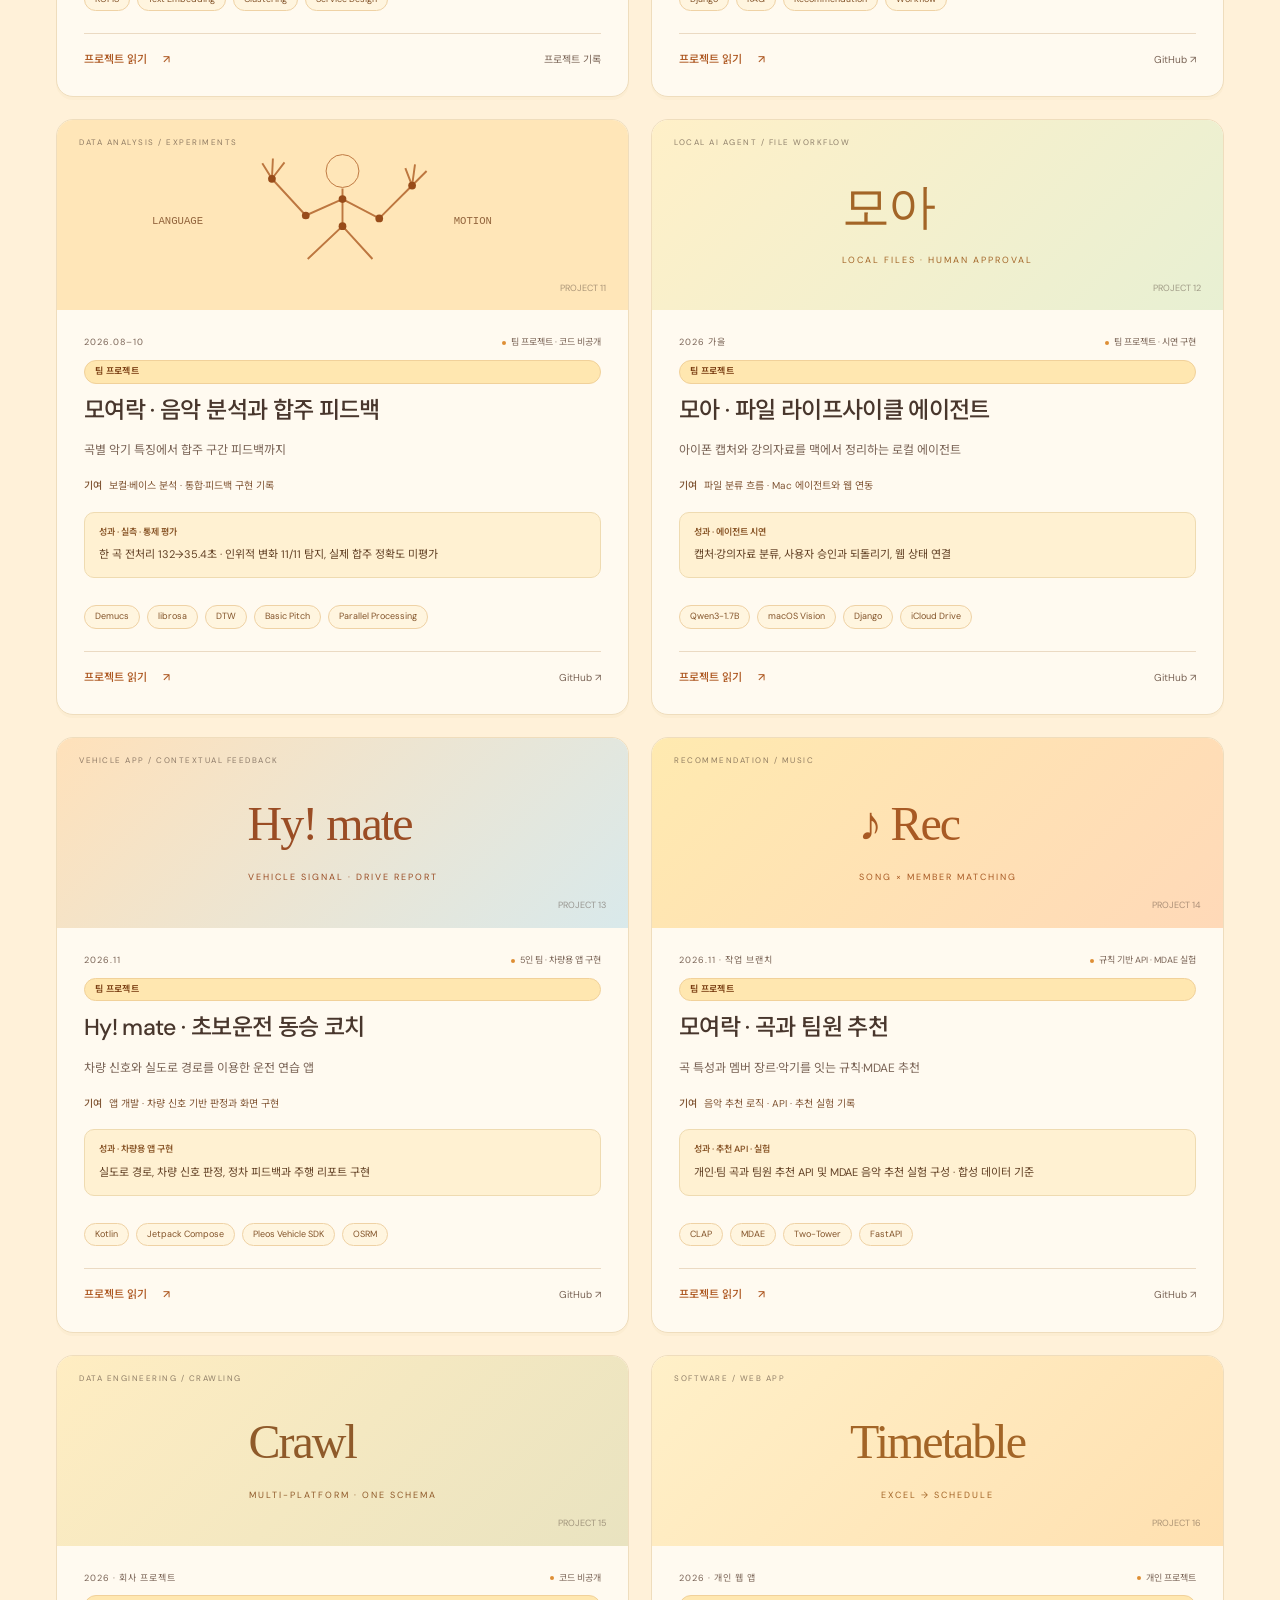
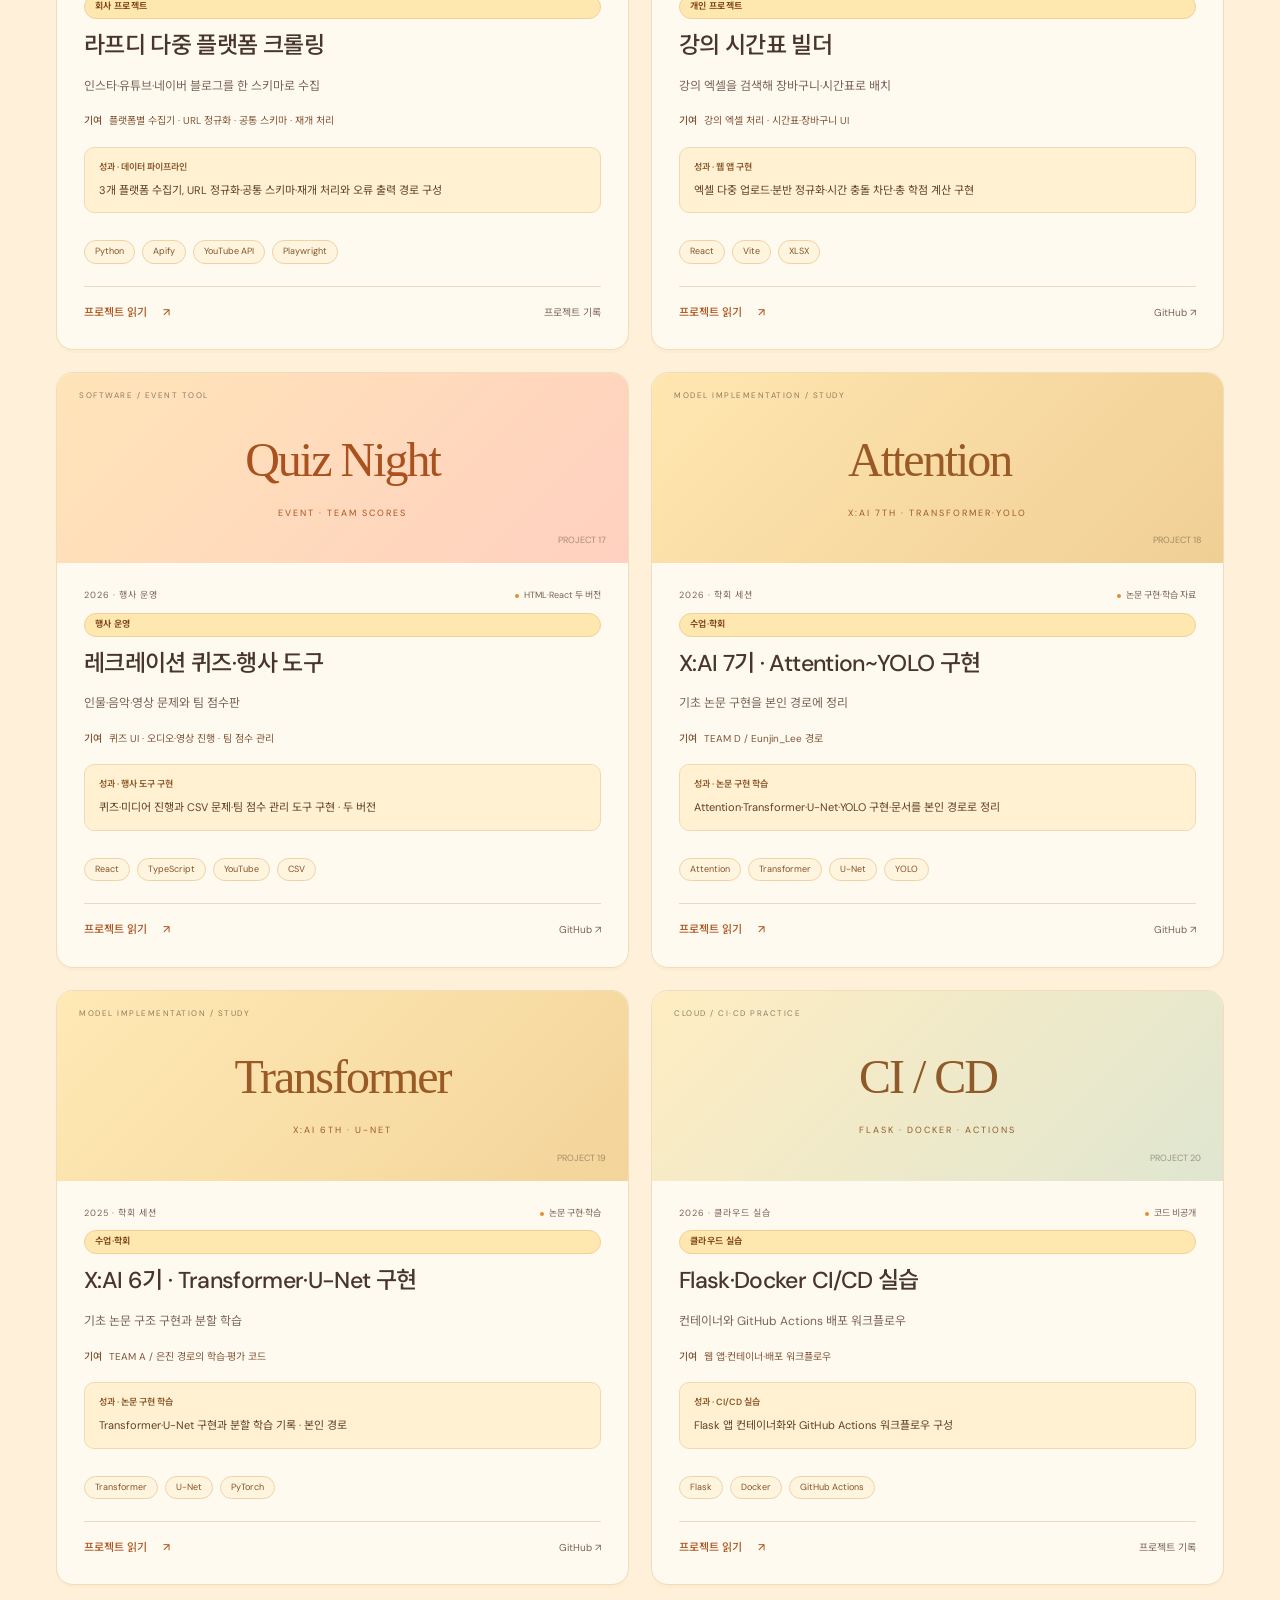
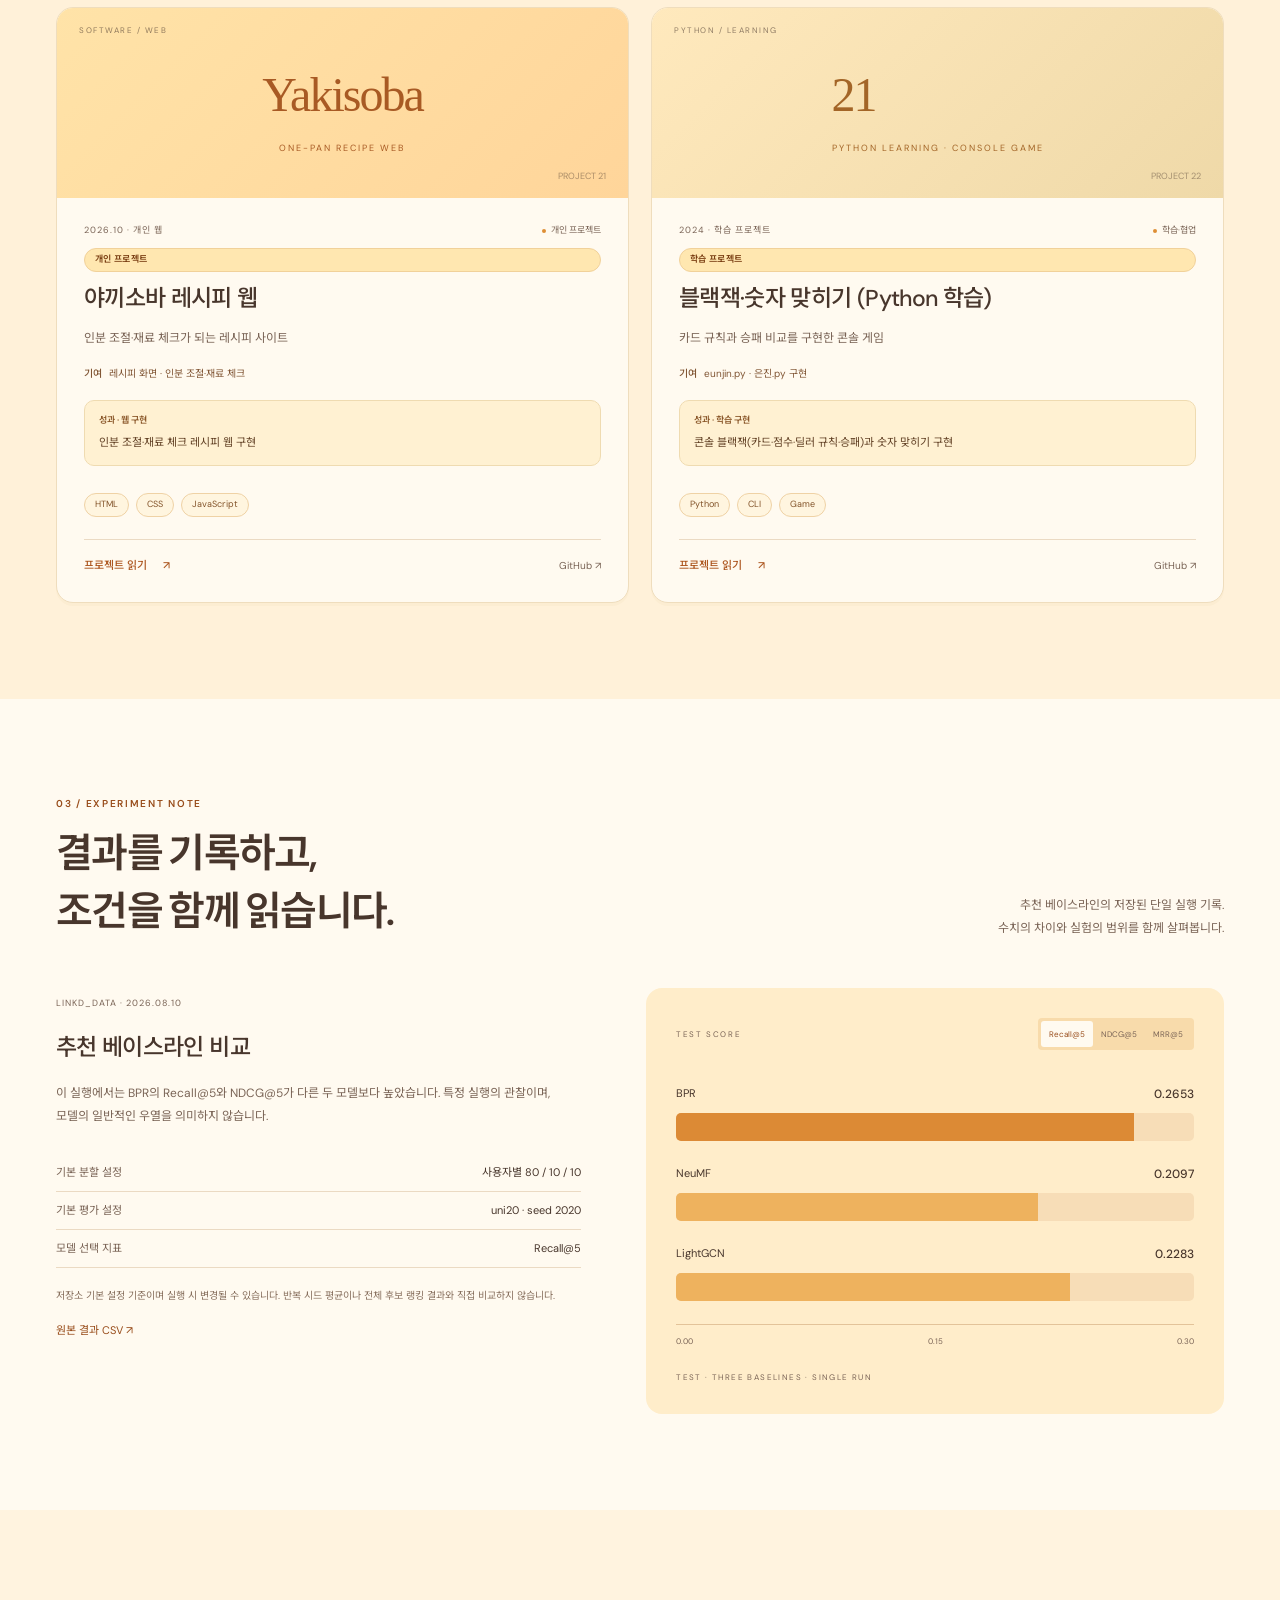
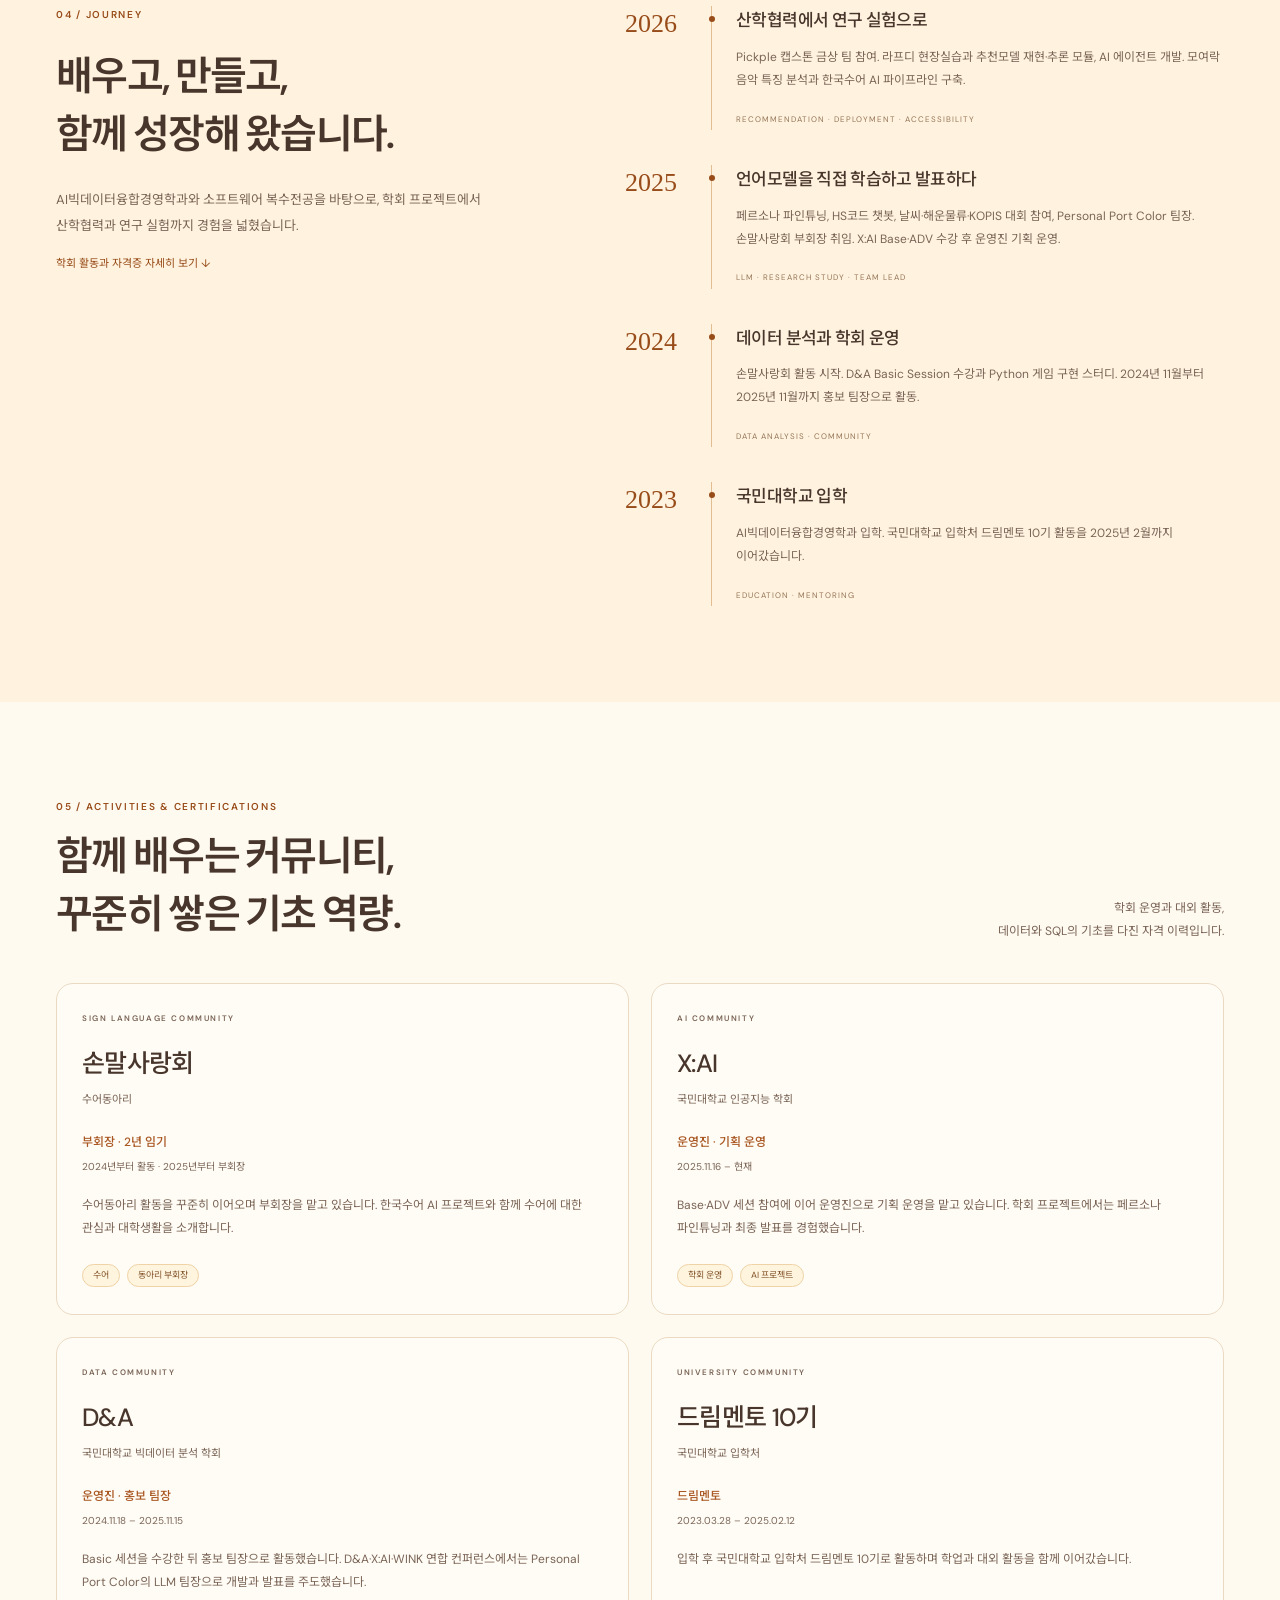
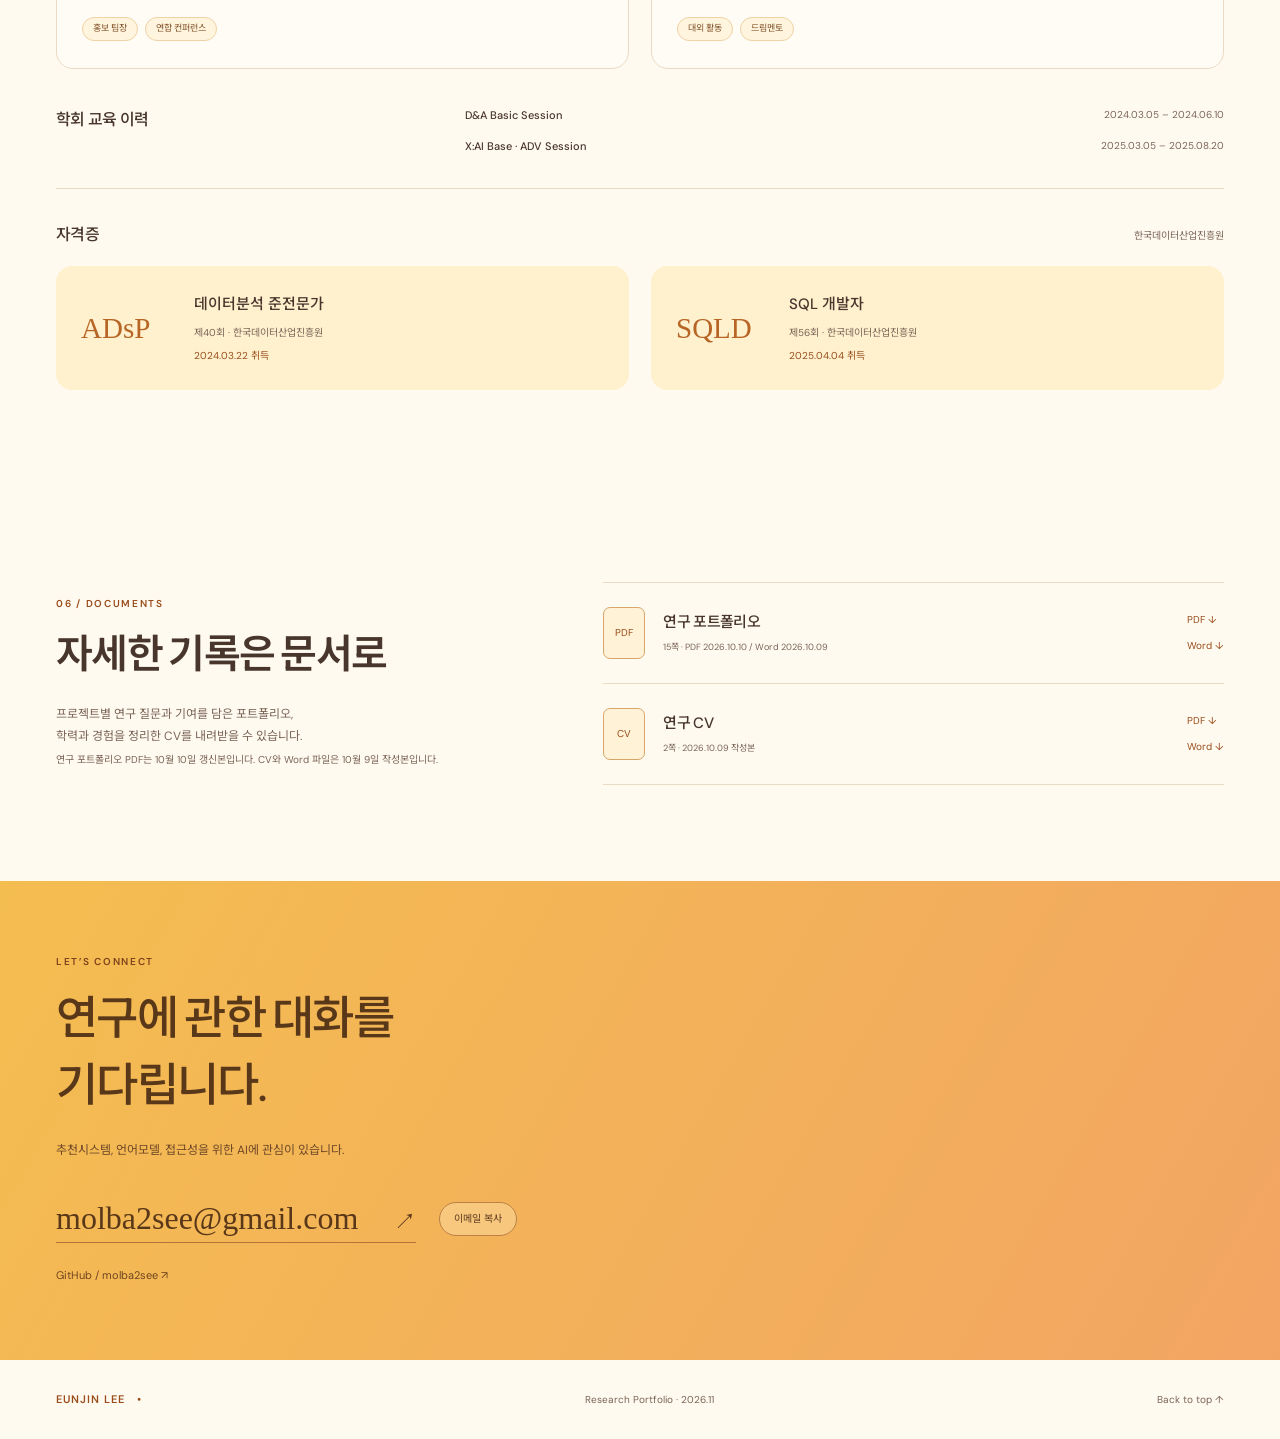
==== commit 8fcfa5c9: "Restructure portfolio: Project/Research tabs and structured detail pages Merge the research and proj" ====
--- a/index.html
+++ b/index.html
@@ -15,7 +15,7 @@
 <header class="site-header">
  <a class="wordmark" href="#home" aria-label="이은진 홈"><span class="monogram">el<span>•</span></span><span>EUNJIN LEE<small>RESEARCH PORTFOLIO</small></span></a>
  <button class="menu-toggle" aria-label="메뉴 열기" aria-expanded="false" aria-controls="nav">메뉴 <span>☰</span></button>
- <nav id="nav" aria-label="주 메뉴"><a href="#research">Research</a><a href="#projects">Projects</a><a href="#activities">Activities</a><a href="#contact" class="nav-contact">Contact <span>↗</span></a></nav>
+ <nav id="nav" aria-label="주 메뉴"><a href="#work">Projects</a><a href="#work" data-gototab="research">Research</a><a href="#activities">Activities</a><a href="#contact" class="nav-contact">Contact <span>↗</span></a></nav>
 </header>
 <main id="main">
  <section class="hero wrap" id="home">
@@ -43,31 +43,36 @@
   </div>
  </section>
 
- <section class="section wrap research-experience-section" id="research-experience">
-  <div class="section-heading"><div><p class="eyebrow">02 / RESEARCH & PAPERS</p><h2>논문과 연구 경험</h2></div><p>작성 중인 논문과 선행연구 재현·비교 평가.<br>검증한 범위와 남은 질문을 함께 기록합니다.</p></div>
-  <div class="project-grid" id="research-experience-grid"></div>
- </section>
-
- <section class="section projects-section" id="projects"><div class="wrap">
-  <div class="section-heading"><div><p class="eyebrow">03 / PROJECT EXPERIENCE</p><h2>프로젝트 이력과 성과</h2></div><p>문제 정의, 개인 기여, 결과와 한계.<br>공개·비공개 코드와 대회 기록을 함께 정리했습니다.</p></div>
-  <div class="project-toolbar"><div class="filters" role="group" aria-label="프로젝트 분야 필터"><button class="active" data-filter="all" aria-pressed="true">전체 <span>22</span></button><button data-filter="recommendation" aria-pressed="false">추천시스템</button><button data-filter="language" aria-pressed="false">언어모델</button><button data-filter="analysis" aria-pressed="false">데이터 분석</button><button data-filter="software" aria-pressed="false">소프트웨어</button><button data-filter="competition" aria-pressed="false">대회·공모전</button></div><span id="project-count" aria-live="polite">22 projects</span></div>
-  <div class="project-grid" id="project-grid"></div>
+ <section class="section projects-section" id="work"><div class="wrap">
+  <div class="section-heading"><div><p class="eyebrow">02 / PROJECTS & RESEARCH</p><h2>프로젝트와 연구</h2></div><p>구분·성과·팀 구성과 내 역할,<br>핵심 기능과 트러블슈팅까지 정리했습니다.</p></div>
+  <div class="work-tabs" role="tablist" aria-label="프로젝트와 연구 전환">
+   <button role="tab" id="tab-projects" class="active" data-tab="projects" aria-selected="true" aria-controls="projects-panel">프로젝트 <span>22</span></button>
+   <button role="tab" id="tab-research" data-tab="research" aria-selected="false" aria-controls="research-panel">연구·논문 <span>3</span></button>
+  </div>
+  <div id="projects-panel" role="tabpanel" aria-labelledby="tab-projects">
+   <div class="project-toolbar"><div class="filters" role="group" aria-label="프로젝트 분야 필터"><button class="active" data-filter="all" aria-pressed="true">전체 <span>22</span></button><button data-filter="recommendation" aria-pressed="false">추천시스템</button><button data-filter="language" aria-pressed="false">언어모델</button><button data-filter="analysis" aria-pressed="false">데이터 분석</button><button data-filter="software" aria-pressed="false">소프트웨어</button><button data-filter="competition" aria-pressed="false">대회·공모전</button></div><span id="project-count" aria-live="polite">22 projects</span></div>
+   <div class="project-grid" id="project-grid"></div>
+  </div>
+  <div id="research-panel" role="tabpanel" aria-labelledby="tab-research" hidden>
+   <p class="panel-intro">작성 중인 논문과 선행연구 재현·비교 평가입니다. 투고·게재 상태는 미확정으로 표기했습니다.</p>
+   <div class="project-grid" id="research-experience-grid"></div>
+  </div>
  </div></section>
 
  <section class="section wrap evidence-section" id="experiments">
-  <div class="section-heading"><div><p class="eyebrow">04 / EXPERIMENT NOTE</p><h2>결과를 기록하고,<br>조건을 함께 읽습니다.</h2></div><p>추천 베이스라인의 저장된 단일 실행 기록.<br>수치의 차이와 실험의 범위를 함께 살펴봅니다.</p></div>
+  <div class="section-heading"><div><p class="eyebrow">03 / EXPERIMENT NOTE</p><h2>결과를 기록하고,<br>조건을 함께 읽습니다.</h2></div><p>추천 베이스라인의 저장된 단일 실행 기록.<br>수치의 차이와 실험의 범위를 함께 살펴봅니다.</p></div>
   <div class="experiment-layout"><div class="experiment-info"><span class="note-label">LINKD_DATA · 2026.08.10</span><h3>추천 베이스라인 비교</h3><p>이 실행에서는 BPR의 Recall@5와 NDCG@5가 다른 두 모델보다 높았습니다. 특정 실행의 관찰이며, 모델의 일반적인 우열을 의미하지 않습니다.</p><dl><div><dt>기본 분할 설정</dt><dd>사용자별 80 / 10 / 10</dd></div><div><dt>기본 평가 설정</dt><dd>uni20 · seed 2020</dd></div><div><dt>모델 선택 지표</dt><dd>Recall@5</dd></div></dl><p class="fine-print">저장소 기본 설정 기준이며 실행 시 변경될 수 있습니다. 반복 시드 평균이나 전체 후보 랭킹 결과와 직접 비교하지 않습니다.</p><a class="inline-link" href="https://github.com/molba2see/RecBole/blob/main/results/full_run_retry/model_results.csv" target="_blank" rel="noopener noreferrer">원본 결과 CSV ↗</a></div>
    <div class="chart-panel"><div class="chart-header"><span>TEST SCORE</span><div class="metric-switch" role="group" aria-label="평가 지표 선택"><button class="active" data-metric="recall" aria-pressed="true">Recall@5</button><button data-metric="ndcg" aria-pressed="false">NDCG@5</button><button data-metric="mrr" aria-pressed="false">MRR@5</button></div></div><div id="chart" class="bars" aria-live="polite"></div><div class="chart-axis"><span>0.00</span><span>0.15</span><span>0.30</span></div><p class="chart-caption">TEST · THREE BASELINES · SINGLE RUN</p></div>
   </div>
  </section>
 
  <section class="section journey-section" id="journey"><div class="wrap journey-layout">
-  <div class="journey-intro"><p class="eyebrow">05 / JOURNEY</p><h2>배우고, 만들고,<br>함께 성장해 왔습니다.</h2><p>AI빅데이터융합경영학과와 소프트웨어 복수전공을 바탕으로, 학회 프로젝트에서 산학협력과 연구 실험까지 경험을 넓혔습니다.</p><a class="inline-link" href="#activities">학회 활동과 자격증 자세히 보기 ↓</a></div>
+  <div class="journey-intro"><p class="eyebrow">04 / JOURNEY</p><h2>배우고, 만들고,<br>함께 성장해 왔습니다.</h2><p>AI빅데이터융합경영학과와 소프트웨어 복수전공을 바탕으로, 학회 프로젝트에서 산학협력과 연구 실험까지 경험을 넓혔습니다.</p><a class="inline-link" href="#activities">학회 활동과 자격증 자세히 보기 ↓</a></div>
   <ol class="timeline"><li><time>2026</time><div><h3>산학협력에서 연구 실험으로</h3><p>Pickple 캡스톤 금상 팀 참여. 라프디 현장실습과 추천모델 재현·추론 모듈, AI 에이전트 개발. 모여락 음악 특징 분석과 한국수어 AI 파이프라인 구축.</p><span>RECOMMENDATION · DEPLOYMENT · ACCESSIBILITY</span></div></li><li><time>2025</time><div><h3>언어모델을 직접 학습하고 발표하다</h3><p>페르소나 파인튜닝, HS코드 챗봇, 날씨·해운물류·KOPIS 대회 참여, Personal Port Color 팀장. 손말사랑회 부회장 취임. X:AI Base·ADV 수강 후 운영진 기획 운영.</p><span>LLM · RESEARCH STUDY · TEAM LEAD</span></div></li><li><time>2024</time><div><h3>데이터 분석과 학회 운영</h3><p>손말사랑회 활동 시작. D&A Basic Session 수강과 Python 게임 구현 스터디. 2024년 11월부터 2025년 11월까지 홍보 팀장으로 활동.</p><span>DATA ANALYSIS · COMMUNITY</span></div></li><li><time>2023</time><div><h3>국민대학교 입학</h3><p>AI빅데이터융합경영학과 입학. 국민대학교 입학처 드림멘토 10기 활동을 2025년 2월까지 이어갔습니다.</p><span>EDUCATION · MENTORING</span></div></li></ol>
  </div></section>
 
  <section class="section wrap activities-section" id="activities" aria-labelledby="activities-title">
-  <div class="section-heading"><div><p class="eyebrow">06 / ACTIVITIES & CERTIFICATIONS</p><h2 id="activities-title">함께 배우는 커뮤니티,<br>꾸준히 쌓은 기초 역량.</h2></div><p>학회 운영과 대외 활동,<br>데이터와 SQL의 기초를 다진 자격 이력입니다.</p></div>
+  <div class="section-heading"><div><p class="eyebrow">05 / ACTIVITIES & CERTIFICATIONS</p><h2 id="activities-title">함께 배우는 커뮤니티,<br>꾸준히 쌓은 기초 역량.</h2></div><p>학회 운영과 대외 활동,<br>데이터와 SQL의 기초를 다진 자격 이력입니다.</p></div>
   <div class="activity-grid">
    <article class="activity-card"><span class="mini-label">SIGN LANGUAGE COMMUNITY</span><h3>손말사랑회</h3><p class="activity-org">수어동아리</p><span class="activity-role">부회장 · 2년 임기</span><time>2024년부터 활동 · 2025년부터 부회장</time><p class="activity-description">수어동아리 활동을 꾸준히 이어오며 부회장을 맡고 있습니다. 한국수어 AI 프로젝트와 함께 수어에 대한 관심과 대학생활을 소개합니다.</p><div class="tags"><span>수어</span><span>동아리 부회장</span></div></article>
    <article class="activity-card"><span class="mini-label">AI COMMUNITY</span><h3>X:AI</h3><p class="activity-org">국민대학교 인공지능 학회</p><span class="activity-role">운영진 · 기획 운영</span><time datetime="2025-11-16">2025.11.16 – 현재</time><p class="activity-description">Base·ADV 세션 참여에 이어 운영진으로 기획 운영을 맡고 있습니다. 학회 프로젝트에서는 페르소나 파인튜닝과 최종 발표를 경험했습니다.</p><div class="tags"><span>학회 운영</span><span>AI 프로젝트</span></div></article>
@@ -82,7 +87,7 @@
   </div>
  </section>
 
- <section class="section wrap documents-section" id="documents"><div><p class="eyebrow">07 / DOCUMENTS</p><h2>자세한 기록은 문서로</h2><p>프로젝트별 연구 질문과 기여를 담은 포트폴리오,<br>학력과 경험을 정리한 CV를 내려받을 수 있습니다.<br><small>연구 포트폴리오 PDF는 10월 10일 갱신본입니다. CV와 Word 파일은 10월 9일 작성본입니다.</small></p></div><div class="document-list"><article><span class="file-icon">PDF</span><div><h3>연구 포트폴리오</h3><p>15쪽 · PDF 2026.10.10 / Word 2026.10.09</p></div><div><a href="assets/research-portfolio.pdf" download aria-label="연구 포트폴리오 PDF 다운로드">PDF ↓</a><a href="assets/research-portfolio.docx" download aria-label="연구 포트폴리오 Word 다운로드">Word ↓</a></div></article><article><span class="file-icon">CV</span><div><h3>연구 CV</h3><p>2쪽 · 2026.10.09 작성본</p></div><div><a href="assets/research-cv.pdf" download aria-label="연구 CV PDF 다운로드">PDF ↓</a><a href="assets/research-cv.docx" download aria-label="연구 CV Word 다운로드">Word ↓</a></div></article></div></section>
+ <section class="section wrap documents-section" id="documents"><div><p class="eyebrow">06 / DOCUMENTS</p><h2>자세한 기록은 문서로</h2><p>프로젝트별 연구 질문과 기여를 담은 포트폴리오,<br>학력과 경험을 정리한 CV를 내려받을 수 있습니다.<br><small>연구 포트폴리오 PDF는 10월 10일 갱신본입니다. CV와 Word 파일은 10월 9일 작성본입니다.</small></p></div><div class="document-list"><article><span class="file-icon">PDF</span><div><h3>연구 포트폴리오</h3><p>15쪽 · PDF 2026.10.10 / Word 2026.10.09</p></div><div><a href="assets/research-portfolio.pdf" download aria-label="연구 포트폴리오 PDF 다운로드">PDF ↓</a><a href="assets/research-portfolio.docx" download aria-label="연구 포트폴리오 Word 다운로드">Word ↓</a></div></article><article><span class="file-icon">CV</span><div><h3>연구 CV</h3><p>2쪽 · 2026.10.09 작성본</p></div><div><a href="assets/research-cv.pdf" download aria-label="연구 CV PDF 다운로드">PDF ↓</a><a href="assets/research-cv.docx" download aria-label="연구 CV Word 다운로드">Word ↓</a></div></article></div></section>
 
  <section class="contact-section" id="contact"><div class="wrap"><p class="eyebrow">LET’S CONNECT</p><h2>연구에 관한 대화를<br>기다립니다.</h2><p>추천시스템, 언어모델, 접근성을 위한 AI에 관심이 있습니다.</p><div class="contact-actions"><a href="mailto:molba2see@gmail.com">molba2see@gmail.com <span>↗</span></a><button id="copy-email">이메일 복사</button><span id="copy-status" role="status"></span></div><a class="contact-github" href="https://github.com/molba2see" target="_blank" rel="noopener noreferrer">GitHub / molba2see ↗</a></div></section>
 </main>
--- a/style.css
+++ b/style.css
@@ -40,3 +40,34 @@
 .project-art.cicd{background:linear-gradient(135deg,#ffedc2,#dfe6d0)}
 .project-art.recipe{background:linear-gradient(135deg,#ffe3a8,#ffd59a)}
 .project-art.blackjack{background:linear-gradient(135deg,#ffe9bd,#efd9a8)}
+
+/* Projects / Research tabs */
+.work-tabs{display:flex;gap:6px;border-bottom:1px solid var(--line);margin:4px 0 26px}
+.work-tabs button{border:0;background:none;padding:12px 20px;font-size:14px;font-weight:600;color:var(--muted);border-bottom:2px solid transparent;margin-bottom:-1px}
+.work-tabs button span{font-size:10px;opacity:.65;margin-left:6px}
+.work-tabs button.active{color:#ad5720;border-bottom-color:#ad5720}
+.work-tabs button:not(.active):hover{color:#c56a27}
+[role=tabpanel][hidden]{display:none}
+.panel-intro{font-size:12px;color:var(--muted);line-height:1.9;margin:0 0 22px;word-break:keep-all}
+
+/* Card category badge */
+.card-cat{display:inline-block;font-size:9px;font-weight:600;color:#7a3e12;background:#ffe7b0;border:1px solid #f1d19a;border-radius:20px;padding:3px 10px;margin-bottom:9px;letter-spacing:.3px}
+
+/* Structured detail page (v2) */
+.dialog-tags-top{display:flex;gap:8px;margin-bottom:14px;flex-wrap:wrap}
+.cat-badge{display:inline-block;font-size:10px;font-weight:600;letter-spacing:.4px;color:#7a3e12;background:#ffe3a8;border:1px solid #f0cf86;border-radius:20px;padding:5px 13px}
+.cat-badge.alt{background:#ffdcc6;border-color:#f0bd97;color:#8a4a1f}
+.dialog-benefit{color:#a9521f;font-size:14px;font-weight:500;margin:10px 0 22px;line-height:1.7;word-break:keep-all}
+.spec-grid{display:grid;grid-template-columns:1fr 1fr;gap:12px;margin:0 0 6px}
+.spec-grid>div{background:#fff1d2;border:1px solid #efdbb1;border-radius:12px;padding:14px 16px}
+.spec-grid>div>span{font-size:9px;font-weight:600;color:#8a5729;letter-spacing:.5px;display:block;margin-bottom:7px}
+.spec-grid>div>p{font-size:12px;line-height:1.7;color:#5f3f24;word-break:keep-all}
+.skill-row{display:flex;flex-wrap:wrap;gap:6px}
+.spec-chip{font-size:10px;color:#926238;background:#fff6e2;border:1px solid #ebd3a9;border-radius:20px;padding:3px 10px;line-height:1.6}
+.feature-list{list-style:none;padding:0;margin:8px 0 0}
+.feature-list li{font-size:12px;line-height:1.85;padding:9px 0 9px 18px;border-bottom:1px dashed #ebdac3;position:relative;word-break:keep-all}
+.feature-list li:last-child{border-bottom:0}
+.feature-list li:before{content:'▹';position:absolute;left:0;color:#cb8a39}
+.feature-list b{font-weight:600;color:#ad5720;margin-right:7px}
+.todo{display:inline-block;font-size:10px;color:#9a6a3a;background:#fde7c7;border:1px dashed #e2a94b;border-radius:6px;padding:3px 9px}
+@media(max-width:760px){.spec-grid{grid-template-columns:1fr}.work-tabs button{padding:11px 14px;font-size:13px}}
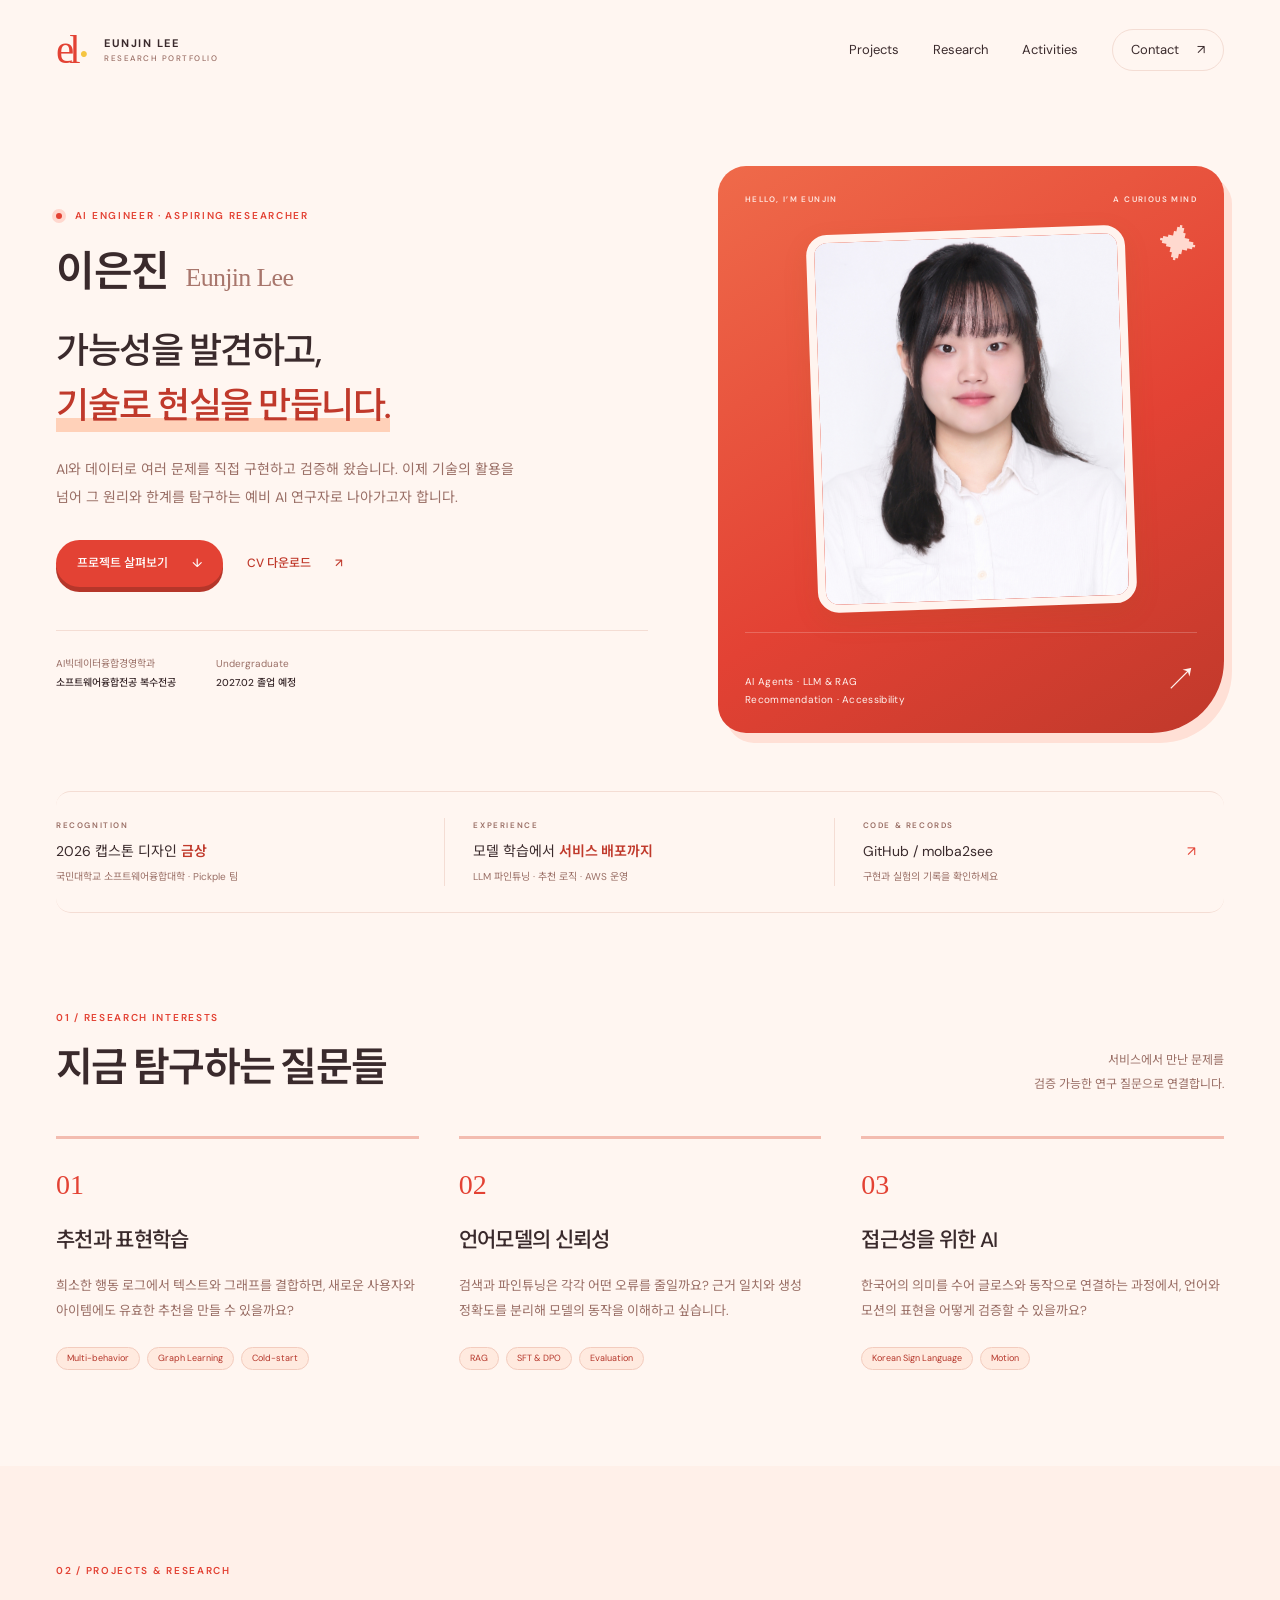
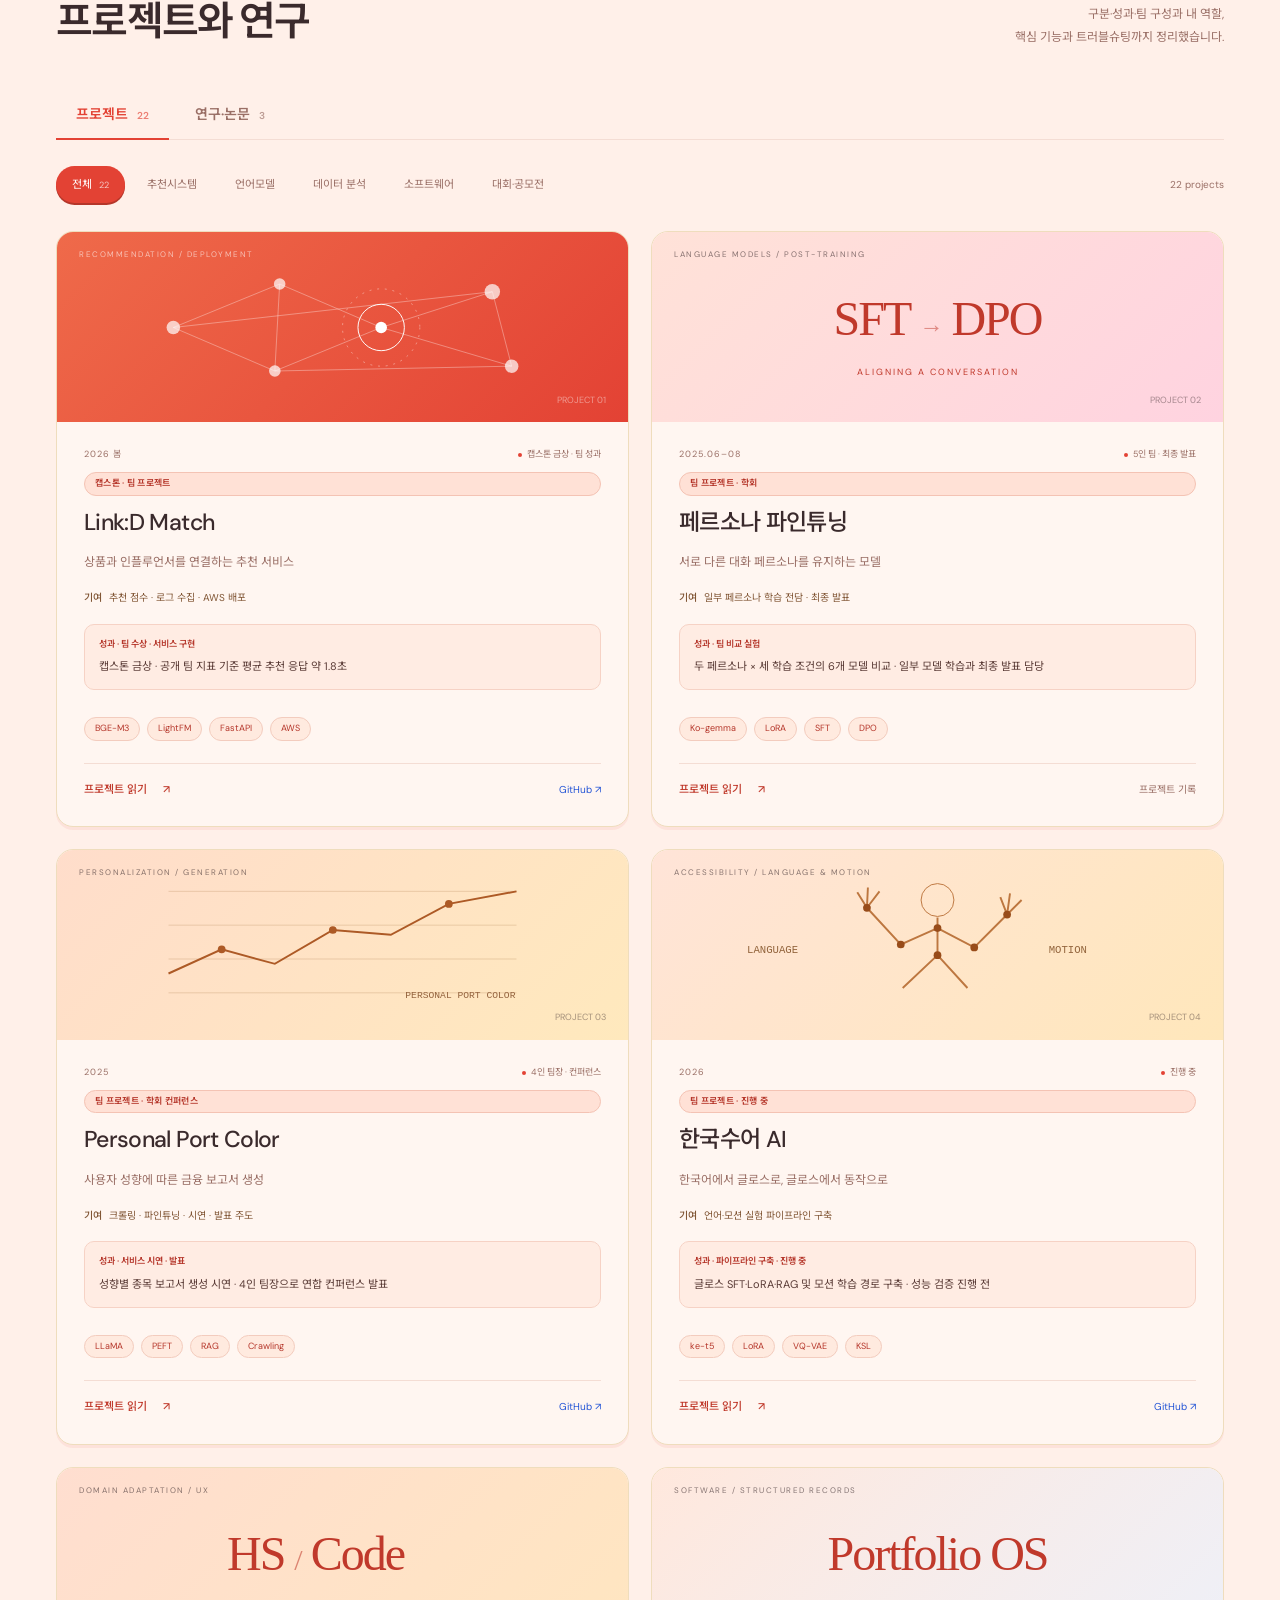
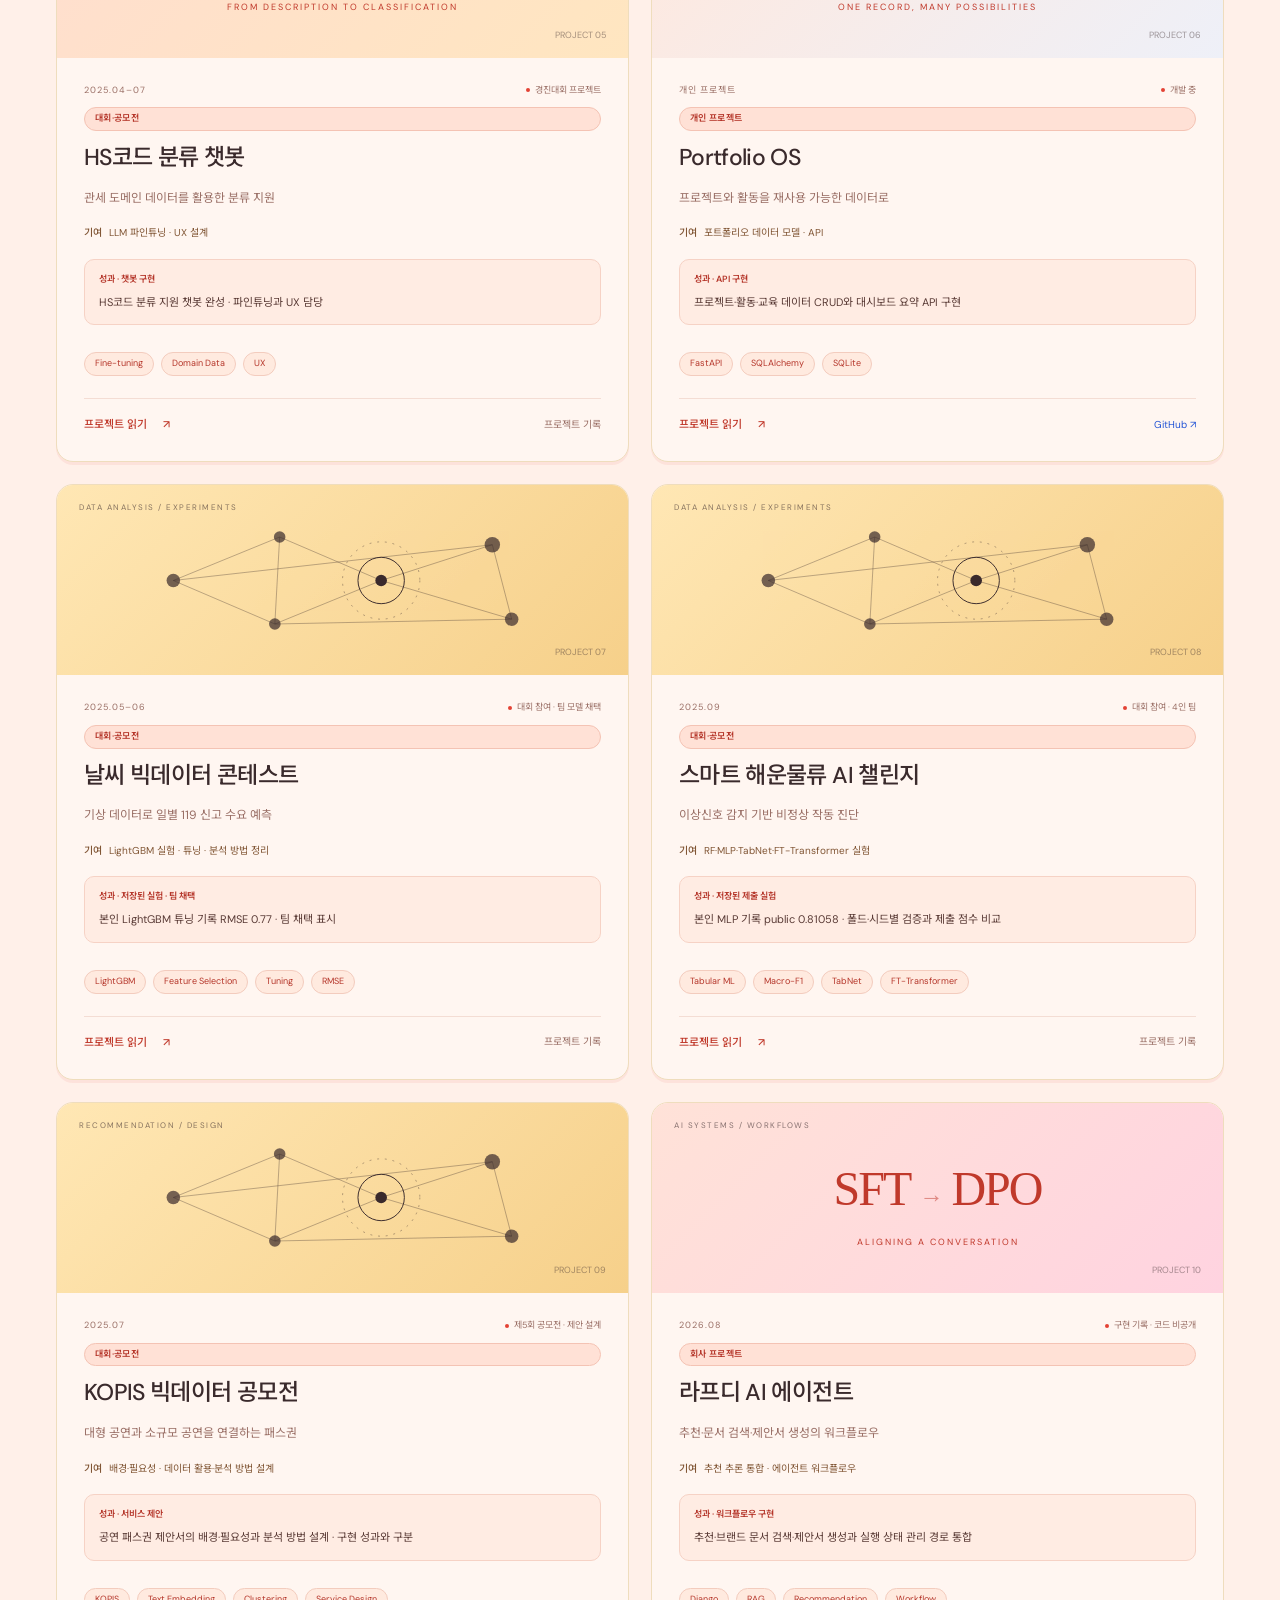
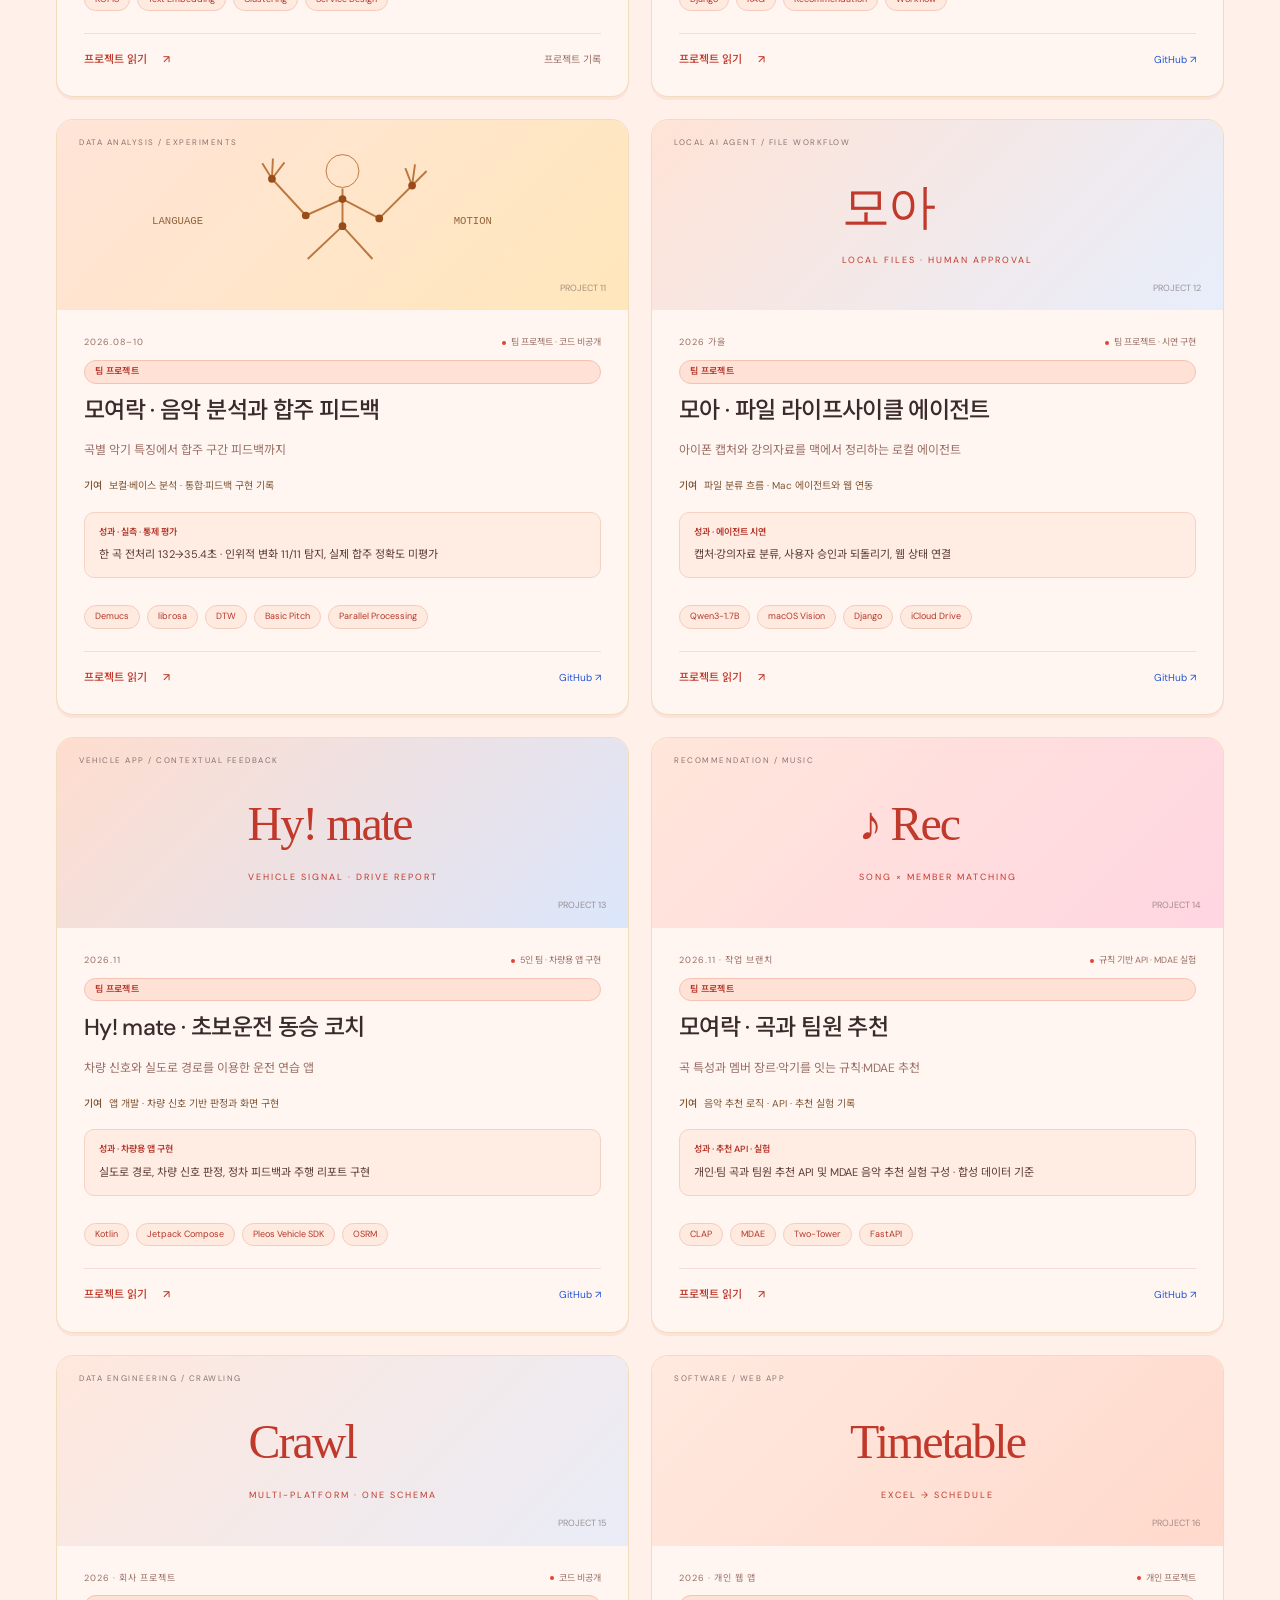
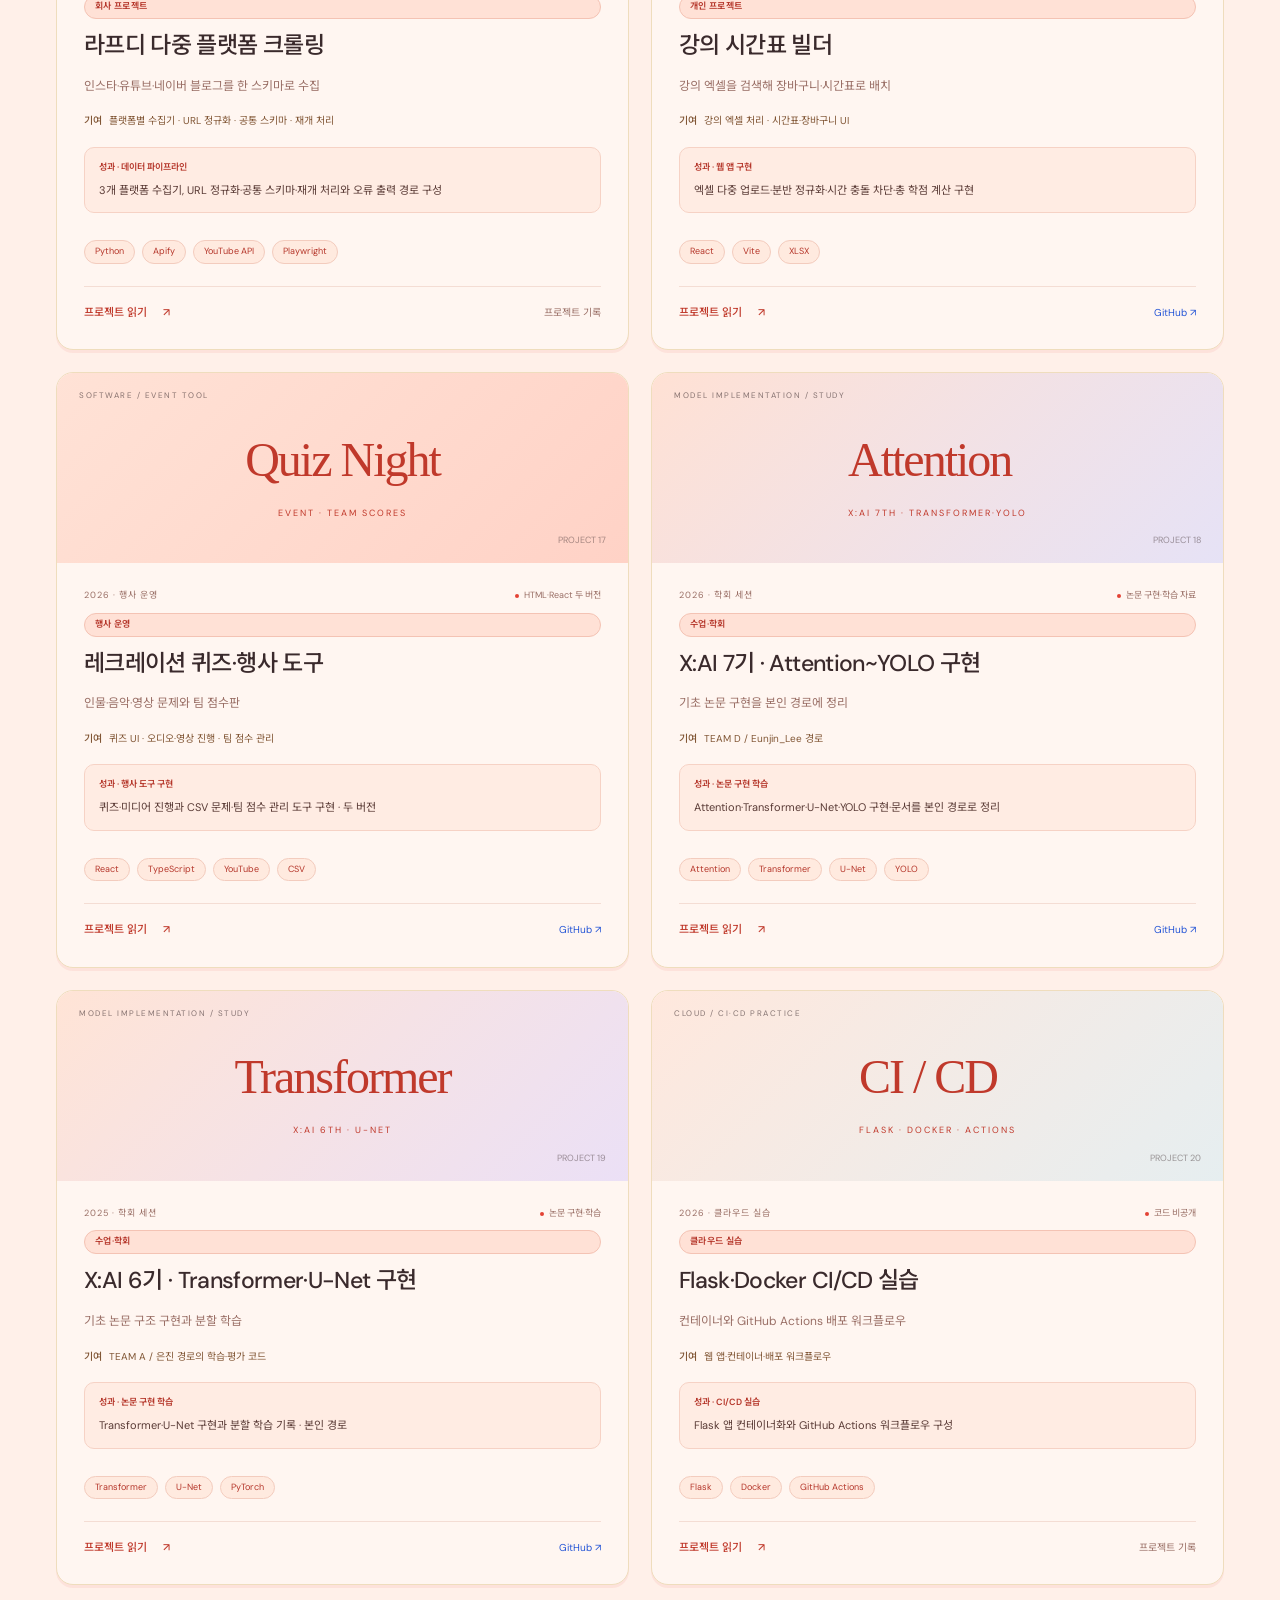
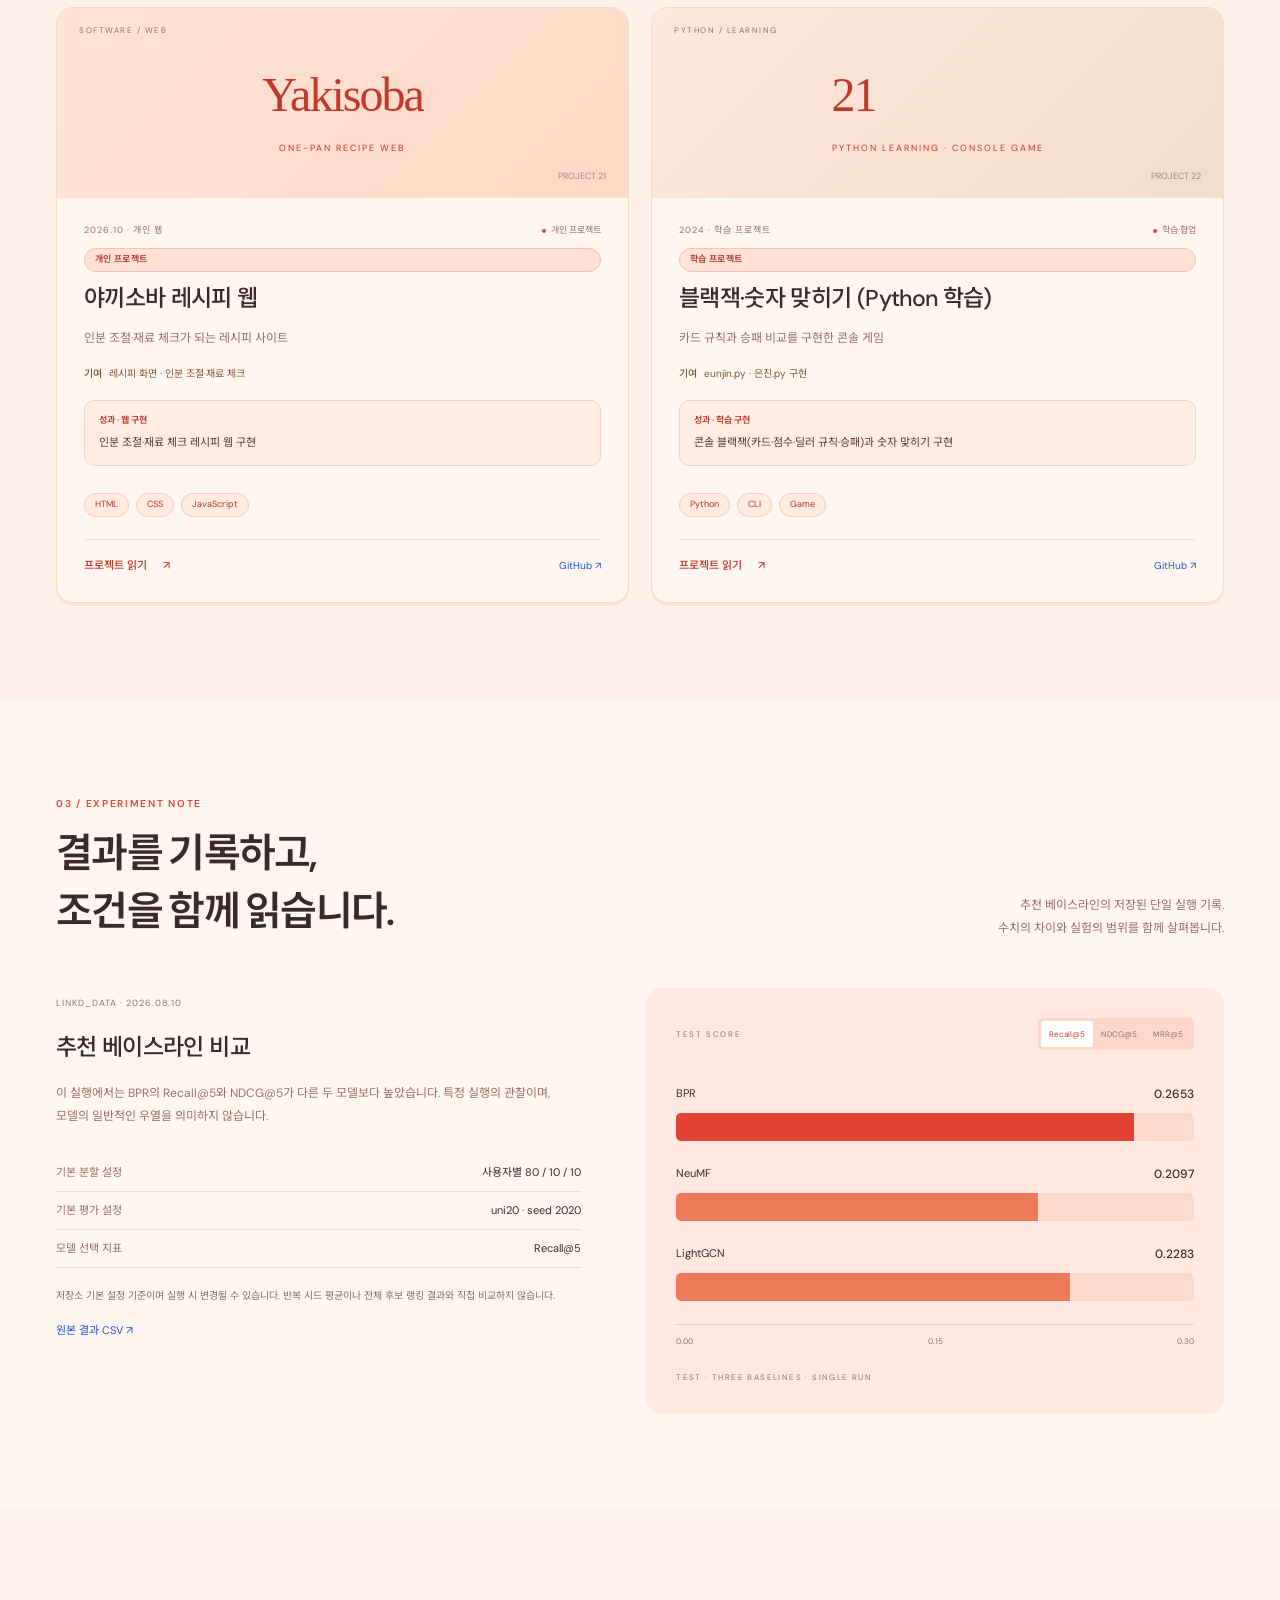
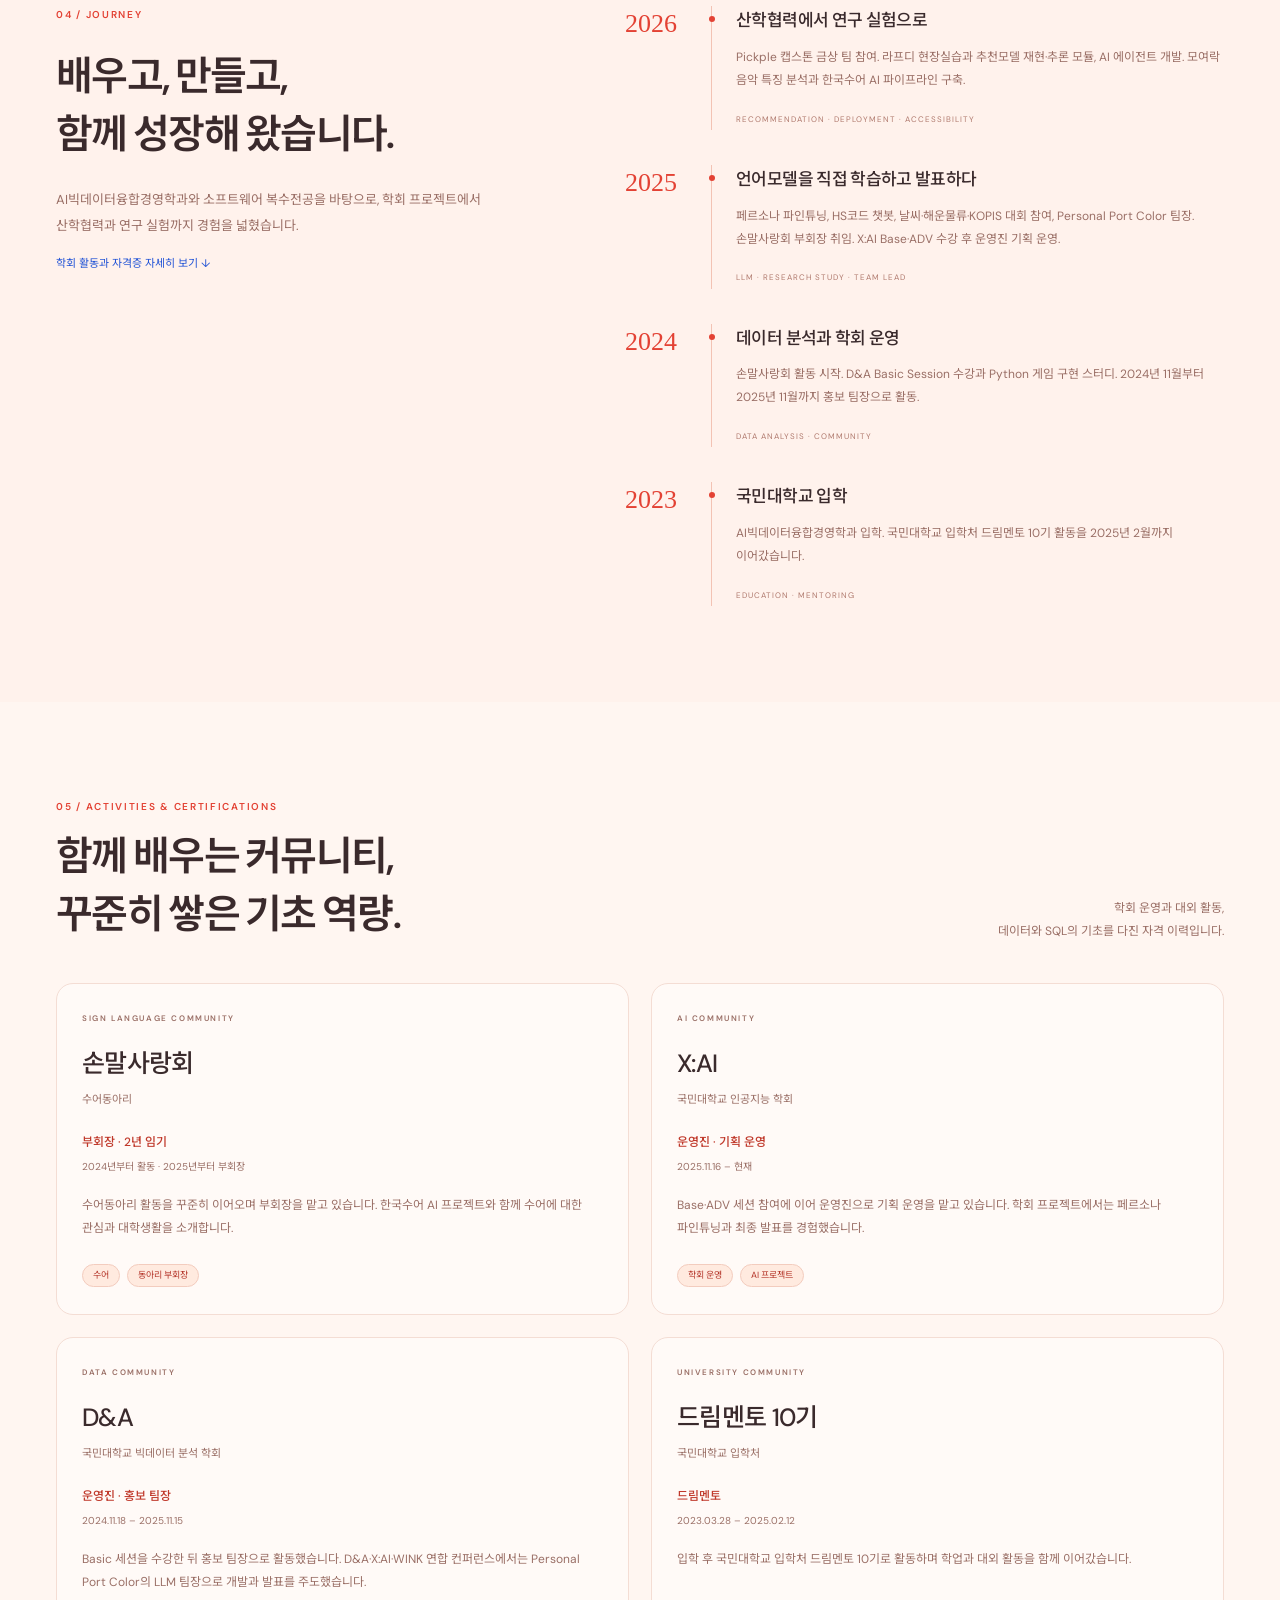
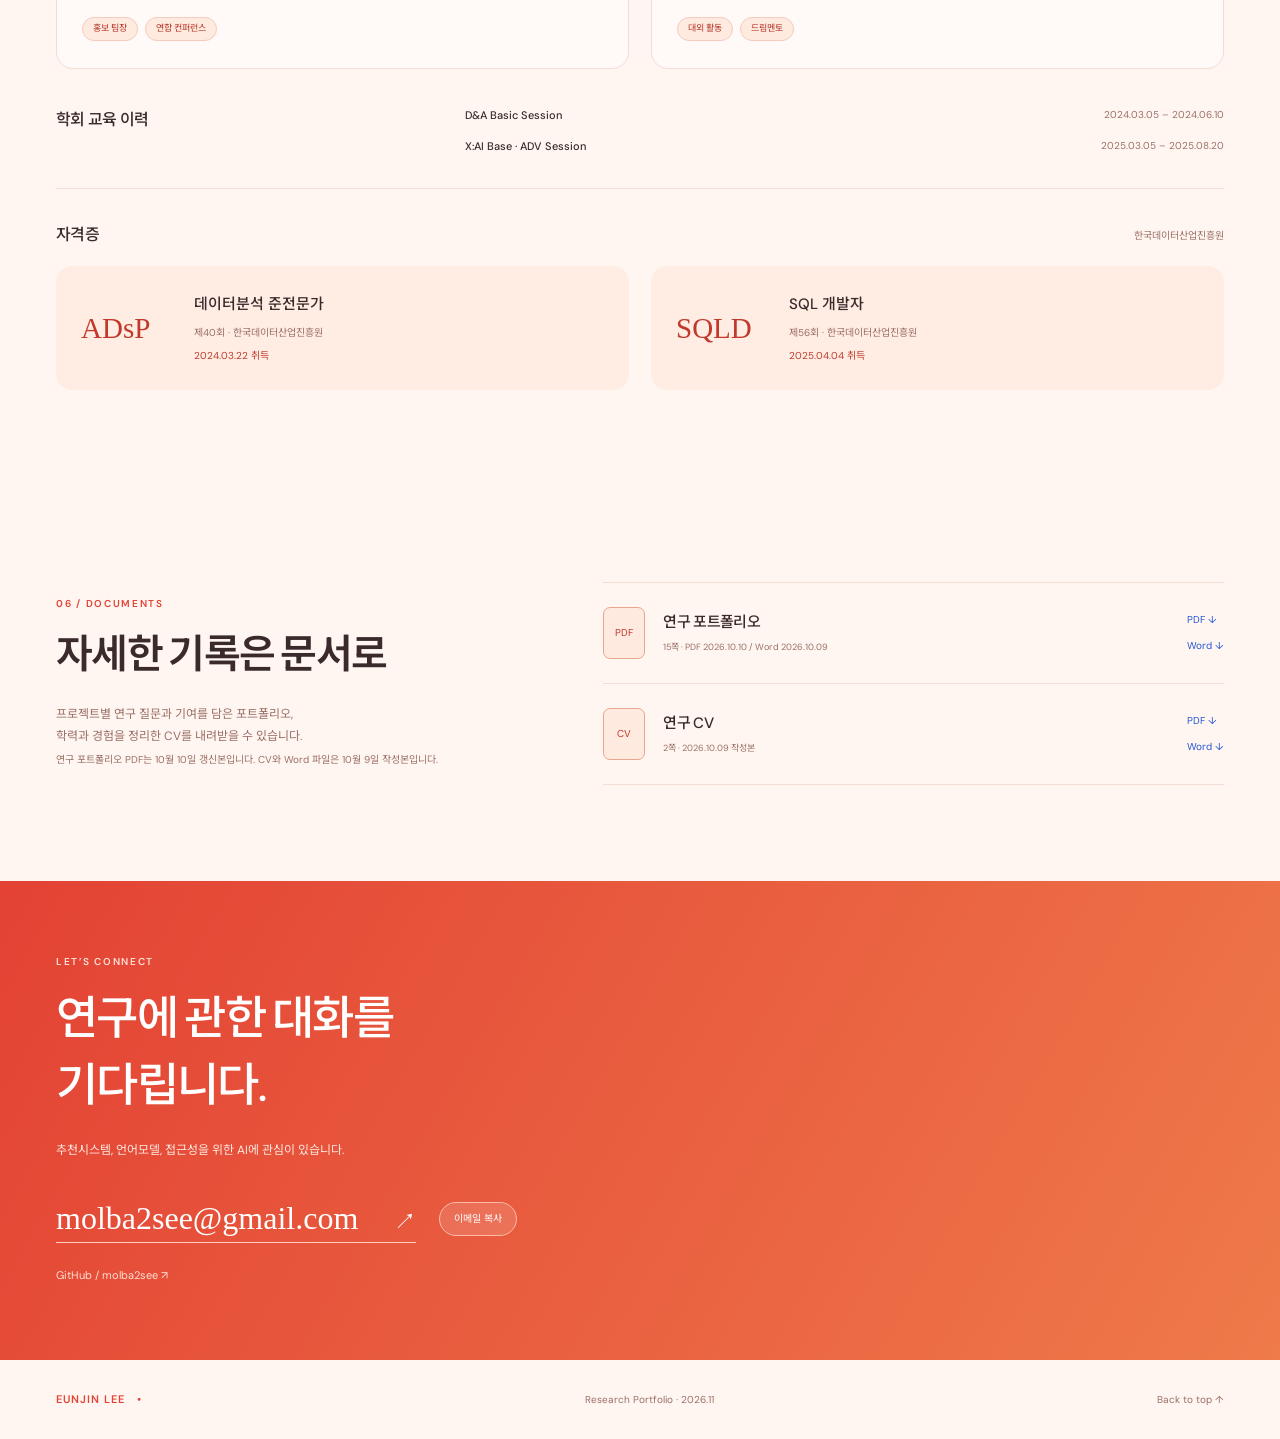
==== commit 861ccfae: "Rebrand portfolio to Vermilion theme and researcher positioning Full Vermilion (#E34234) re-theme ac" ====
--- a/index.html
+++ b/index.html
@@ -3,7 +3,7 @@
 <head>
   <meta charset="utf-8">
   <meta name="viewport" content="width=device-width,initial-scale=1">
-  <meta name="theme-color" content="#f4b343">
+  <meta name="theme-color" content="#e34234">
   <meta name="description" content="이은진의 연구 포트폴리오. 추천시스템, 언어모델과 한국수어 AI 프로젝트 및 실험 기록을 소개합니다.">
   <title>이은진 · Research Portfolio</title>
   <link rel="icon" href="favicon.svg" type="image/svg+xml">
@@ -19,17 +19,17 @@
 </header>
 <main id="main">
  <section class="hero wrap" id="home">
-  <div class="hero-copy"><p class="eyebrow"><span class="dot"></span> KOOKMIN UNIVERSITY · AI & SOFTWARE</p>
+  <div class="hero-copy"><p class="eyebrow"><span class="dot"></span> AI ENGINEER · ASPIRING RESEARCHER</p>
    <h1>이은진<span class="english-name">Eunjin Lee</span></h1>
-   <p class="hero-statement">데이터의 관계를 읽고,<br><em>AI의 가능성을 검증합니다.</em></p>
-   <p class="hero-intro">추천시스템과 언어모델을 실제 데이터와 서비스에 적용해 왔습니다. 이제 개인화 모델의 일반화와 검색 기반 언어모델의 신뢰성을 연구하고자 합니다.</p>
+   <p class="hero-statement">가능성을 발견하고,<br><em>기술로 현실을 만듭니다.</em></p>
+   <p class="hero-intro">AI와 데이터로 여러 문제를 직접 구현하고 검증해 왔습니다. 이제 기술의 활용을 넘어 그 원리와 한계를 탐구하는 예비 AI 연구자로 나아가고자 합니다.</p>
    <div class="hero-actions"><a class="button primary" href="#projects">프로젝트 살펴보기 <span>↓</span></a><a class="button text-button" href="assets/research-portfolio.pdf" download="이은진_연구포트폴리오.pdf">CV 다운로드 <span>↗</span></a></div>
    <div class="hero-meta"><span>AI빅데이터융합경영학과<br><b>소프트웨어융합전공 복수전공</b></span><span>Undergraduate<br><b>2027.02 졸업 예정</b></span></div>
   </div>
   <div class="research-visual portrait-panel">
    <div class="visual-top"><span>HELLO, I’M EUNJIN</span><span>A CURIOUS MIND</span></div>
    <figure class="portrait-frame"><img src="assets/eunjin-portrait.jpg" alt="이은진 프로필 사진" width="2756" height="3543" fetchpriority="high"></figure>
-   <div class="visual-bottom"><span>Recommendation Systems<br>Language Models & Accessibility</span><span class="visual-arrow">↗</span></div>
+   <div class="visual-bottom"><span>AI Agents · LLM & RAG<br>Recommendation · Accessibility</span><span class="visual-arrow">↗</span></div>
   </div>
  </section>
  <div class="highlight-bar wrap"><div><span class="mini-label">RECOGNITION</span><p>2026 캡스톤 디자인 <b>금상</b></p><small>국민대학교 소프트웨어융합대학 · Pickple 팀</small></div><div><span class="mini-label">EXPERIENCE</span><p>모델 학습에서 <b>서비스 배포까지</b></p><small>LLM 파인튜닝 · 추천 로직 · AWS 운영</small></div><a href="https://github.com/molba2see" target="_blank" rel="noopener noreferrer"><span class="mini-label">CODE & RECORDS</span><p>GitHub / molba2see <span>↗</span></p><small>구현과 실험의 기록을 확인하세요</small></a></div>
--- a/style.css
+++ b/style.css
@@ -71,3 +71,103 @@
 .feature-list b{font-weight:600;color:#ad5720;margin-right:7px}
 .todo{display:inline-block;font-size:10px;color:#9a6a3a;background:#fde7c7;border:1px dashed #e2a94b;border-radius:6px;padding:3px 9px}
 @media(max-width:760px){.spec-grid{grid-template-columns:1fr}.work-tabs button{padding:11px 14px;font-size:13px}}
+
+/* ===================== Vermilion rebrand ===================== */
+:root{--paper:#fff6f1;--ink:#3a2a2c;--muted:#9a6f66;--green:#e34234;--lime:#f5c542;--line:#f4ddd4;--sun:#e34234;--apricot:#2455d6;--peach:#ffe0d4;--cobalt:#2455d6;--golden:#f5c542;--rose:#dc8b9d;--burgundy:#702638}
+body{background:var(--paper);color:var(--ink)}
+.monogram{color:#e34234}.monogram span{color:#f5c542}
+.site-header nav a:hover{color:#e34234}
+.menu-toggle{background:#ffe9e1;border-color:#f4cfc3}
+.dot{background:#e34234;box-shadow:0 0 0 4px #ffd8cf}
+.hero-statement em{color:#c0392b;background:linear-gradient(transparent 72%,#ffd1b9 72%)}
+.english-name{color:#a8766c}
+.primary{background:#e34234;color:#fff;box-shadow:0 5px 0 #b5362a}
+.primary:hover{background:#ef5647;box-shadow:0 7px 0 #b5362a}
+.text-button{color:#c0392b}
+.hero-meta b{color:#3a2a2c}
+.research-visual{background:linear-gradient(150deg,#ef6a4a,#e34234 58%,#c0392b);color:#fff2ee;box-shadow:8px 10px 0 #ffe0d6}
+.research-visual::after{color:#ffd9cf}
+.visual-top{color:#ffe3dc}
+.visual-bottom{border-top-color:#ffffff33}
+.portrait-frame{border-color:#fff4ef}
+.highlight-bar b{color:#c0392b}
+.highlight-bar a p span{color:#e34234}
+.research-number{color:#e34234}
+.research-grid article{border-top:3px solid #f3bcb0}
+.tags span{background:#ffeadf;border-color:#f3ccbe;color:#b5362a}
+.projects-section{background:#fff0e9}
+.work-tabs button.active{color:#e34234;border-bottom-color:#e34234}
+.work-tabs button:not(.active):hover{color:#c0392b}
+.filters .active{background:#e34234;color:#fff;box-shadow:0 2px 0 #b5362a}
+.filters button:not(.active):hover{border-color:#f3c3b4}
+.project-card{box-shadow:0 3px 0 rgba(227,66,52,.08)}
+.project-card:hover{box-shadow:0 9px 25px rgba(227,66,52,.14)}
+.project-bottom button{color:#c0392b}
+.project-bottom a{color:#2455d6}
+.card-cat{background:#ffe1d6;border-color:#f4c3b4;color:#b5362a}
+.project-art{background:linear-gradient(135deg,#ffe6dc,#ffd8cc)}
+.project-art.match{background:linear-gradient(135deg,#ef6a4a,#e34234);color:#fff}
+.project-art.research{background:linear-gradient(135deg,#ffe7b4,#f6d08a)}
+.project-art.mdae{background:linear-gradient(135deg,#ffe0d4,#f4c3b2)}
+.project-art.feduf{background:linear-gradient(135deg,#ffdccf,#e9d1f0)}
+.project-art.language{background:linear-gradient(135deg,#ffe2d8,#ffd3e0)}
+.project-art.financial{background:linear-gradient(135deg,#ffddcb,#ffe9bd)}
+.project-art.sign{background:linear-gradient(135deg,#ffe4d8,#ffe7bb)}
+.project-art.customs{background:linear-gradient(135deg,#ffded0,#ffe6c0)}
+.project-art.software{background:linear-gradient(135deg,#ffe8dd,#eef0f8)}
+.project-art.moa{background:linear-gradient(135deg,#ffe3d6,#e7eefb)}
+.project-art.vehicle{background:linear-gradient(135deg,#ffddce,#dbe6fb)}
+.project-art.musicrec{background:linear-gradient(135deg,#ffe6da,#ffd6e2)}
+.project-art.crawl{background:linear-gradient(135deg,#ffe7dc,#e9ecf7)}
+.project-art.timetable{background:linear-gradient(135deg,#ffe9df,#ffd9cc)}
+.project-art.recreation{background:linear-gradient(135deg,#ffe2d6,#ffd2c6)}
+.project-art.xai6{background:linear-gradient(135deg,#ffe4d6,#ebe0f6)}
+.project-art.xai7{background:linear-gradient(135deg,#ffe1d4,#e6e2f6)}
+.project-art.cicd{background:linear-gradient(135deg,#ffe8dd,#e6eef0)}
+.project-art.recipe{background:linear-gradient(135deg,#ffe4d4,#ffd7c6)}
+.project-art.blackjack{background:linear-gradient(135deg,#ffe8db,#f3dcc9)}
+.project-art .art-word{color:#c0392b!important}
+.project-art.match .art-word{color:#fff!important}
+.outcome-box{background:#ffece3;border-color:#f6d2c5}
+.outcome-box>span{color:#b5362a}.outcome-box p{color:#5a3b36}
+.spec-grid>div{background:#ffece3;border-color:#f6d2c5}
+.spec-grid>div>span{color:#b5362a}.spec-grid>div>p{color:#5a3b36}
+.spec-chip{background:#fff3ec;border-color:#f3cdbf;color:#b5362a}
+.feature-list b{color:#c0392b}
+.feature-list li:before{color:#e34234}
+.cat-badge{background:#ffe1d6;border-color:#f4c3b4;color:#b5362a}
+.cat-badge.alt{background:#dfe6ff;border-color:#b9c7f5;color:#2848b0}
+.dialog-benefit{color:#c0392b}
+.todo{background:#ffe6d0;border-color:#eca24b;color:#9a5a2a}
+.chart-panel{background:#ffe9e0}
+.metric-switch{background:#ffd7c9}
+.metric-switch button.active{background:#fff;color:#c0392b}
+.bar-fill{background:#ef7a5a}
+.bar-row:first-child .bar-fill{background:#e34234}
+.bar-track{background:#ffd9cb}
+.chart-axis{border-top-color:#f3c9ba}
+.journey-section{background:#fff2ec}
+.timeline time{color:#e34234}
+.timeline li>div{border-left-color:#f3c3b4}
+.timeline li>div:before{background:#e34234}
+.timeline li span{color:#b07a6e}
+.activity-card{background:#fffaf7;border-color:#f4ddd4}
+.activity-role{color:#c0392b}
+.qualification-card{background:#ffece3}
+.qualification-code{color:#c0392b}
+.qualification-card time{color:#c0392b}
+.file-icon{background:#ffeadf;border-color:#e8a68f;color:#c0392b}
+.inline-link{color:#2455d6}
+.document-list a{color:#2455d6}
+dialog .detail-links a{border-color:#bccbf5;color:#2455d6}
+.detail-note{background:#ffefe6;border-left:3px solid #e34234;color:#7a4a3f}
+.contact-section{background:linear-gradient(120deg,#e34234,#ef7a4a)}
+.contact-section h2{color:#fff}
+.contact-section .eyebrow{color:#ffe0d4}
+.contact-section p:not(.eyebrow){color:#ffe8e0}
+.contact-actions>a{border-color:#ffd0c2;color:#fff}
+.contact-actions button{color:#fff;border-color:#ffb9a6;background:#ffffff22}
+.contact-github{color:#ffe0d4}
+#copy-status{color:#ffe8c0}
+.status:before{background:#e34234}
+button:focus-visible,a:focus-visible,summary:focus-visible{outline-color:#e34234}
